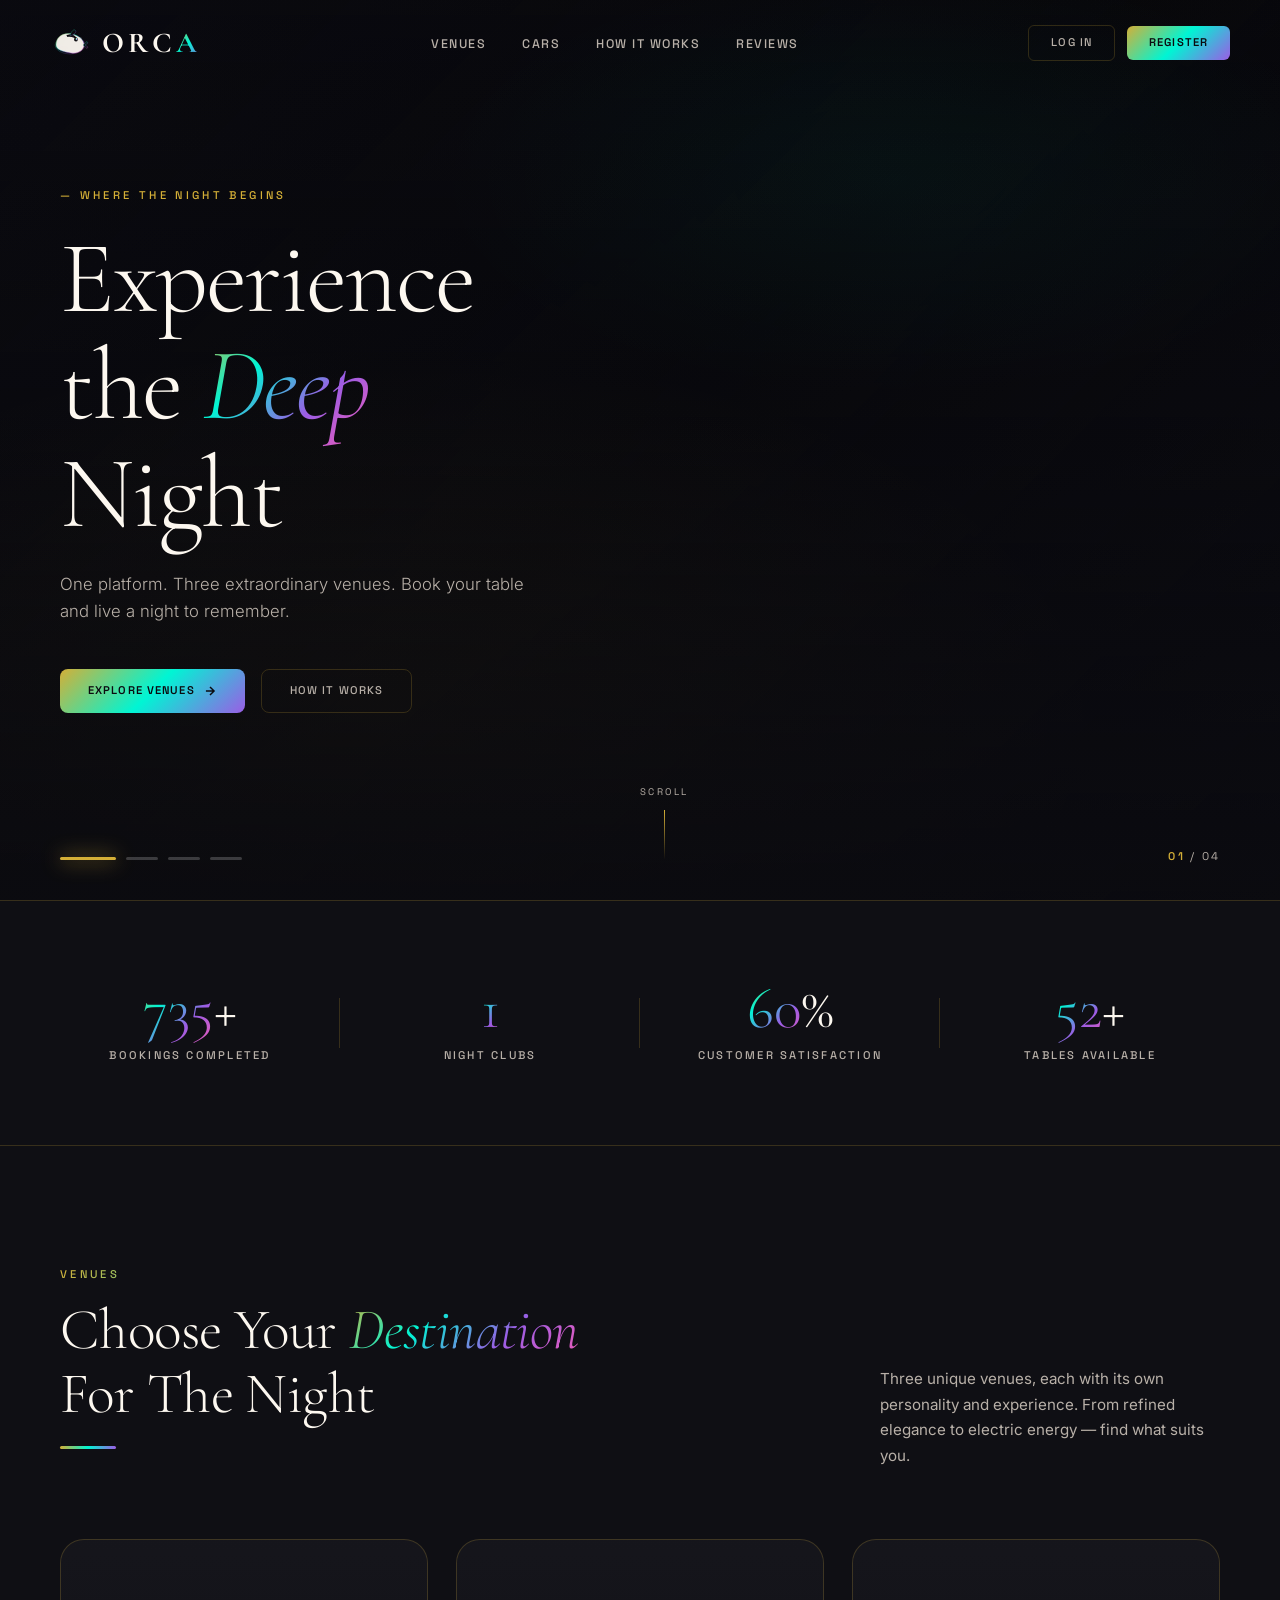
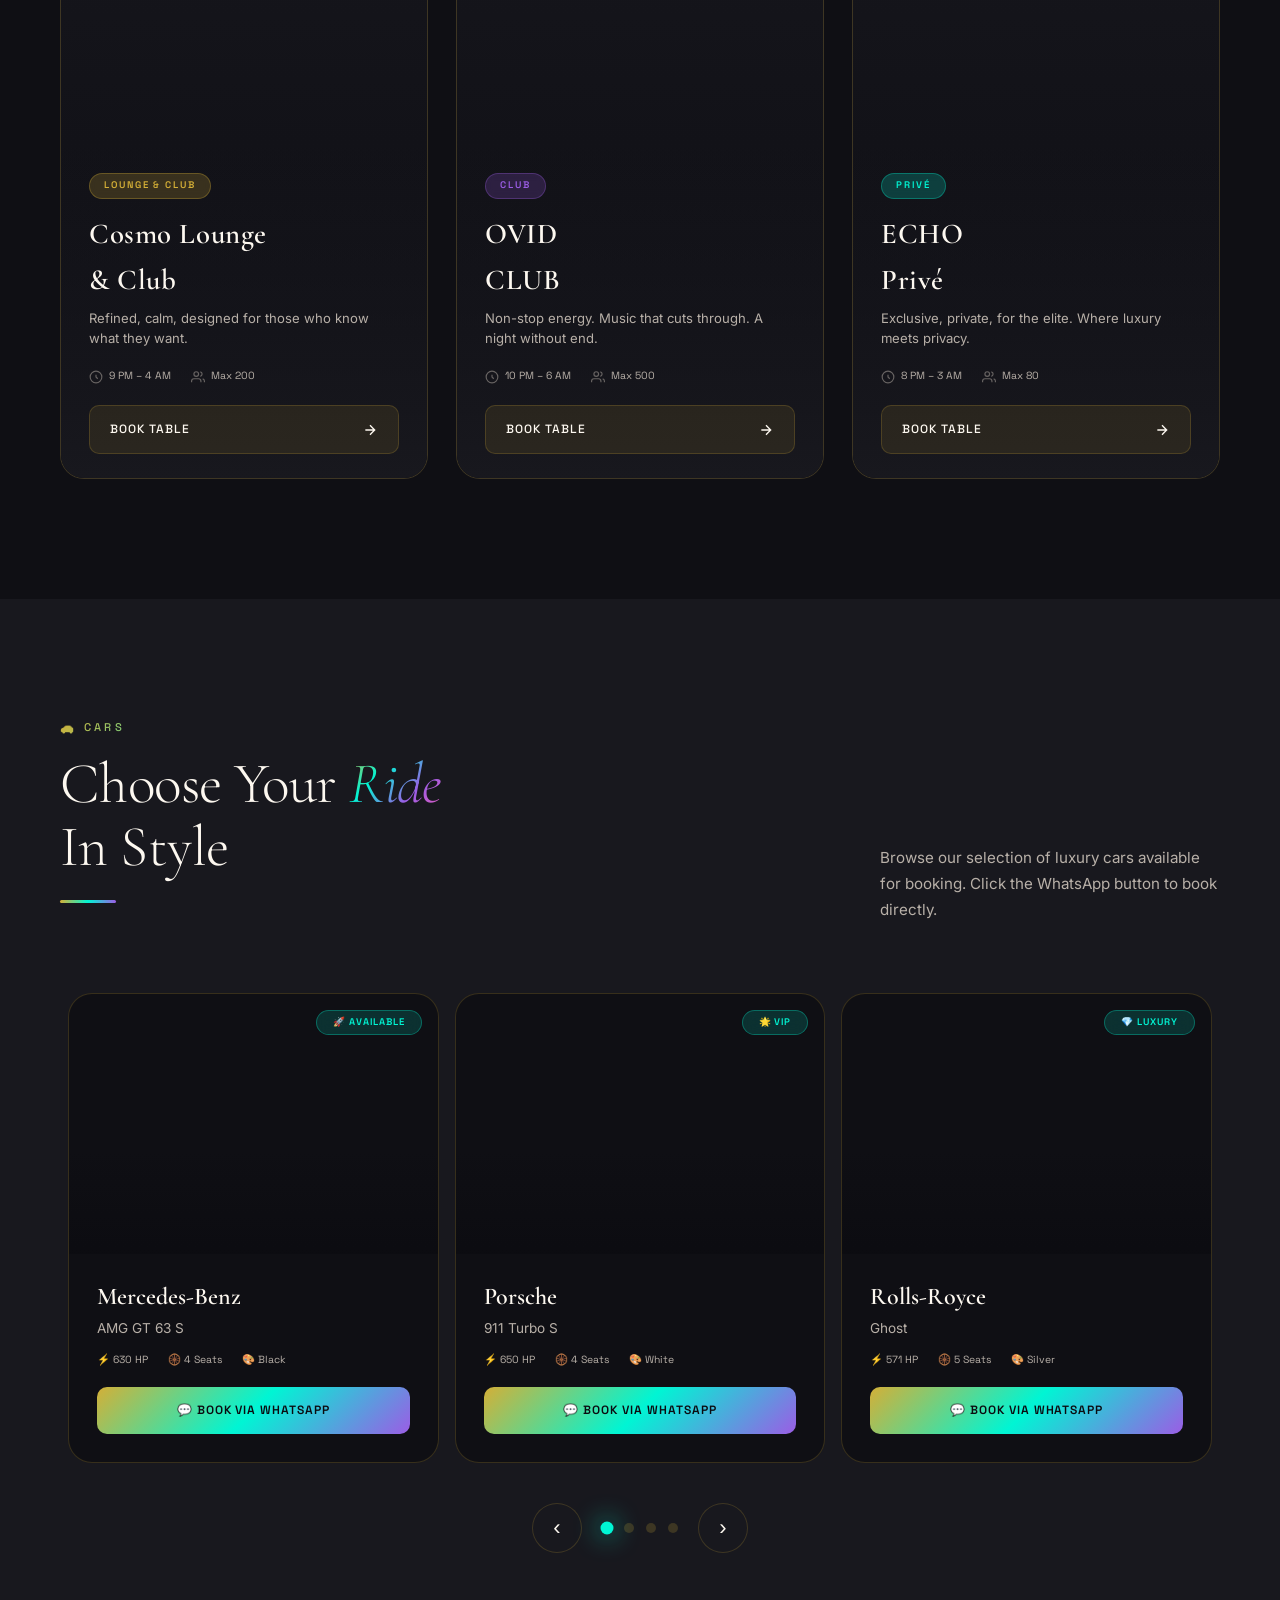
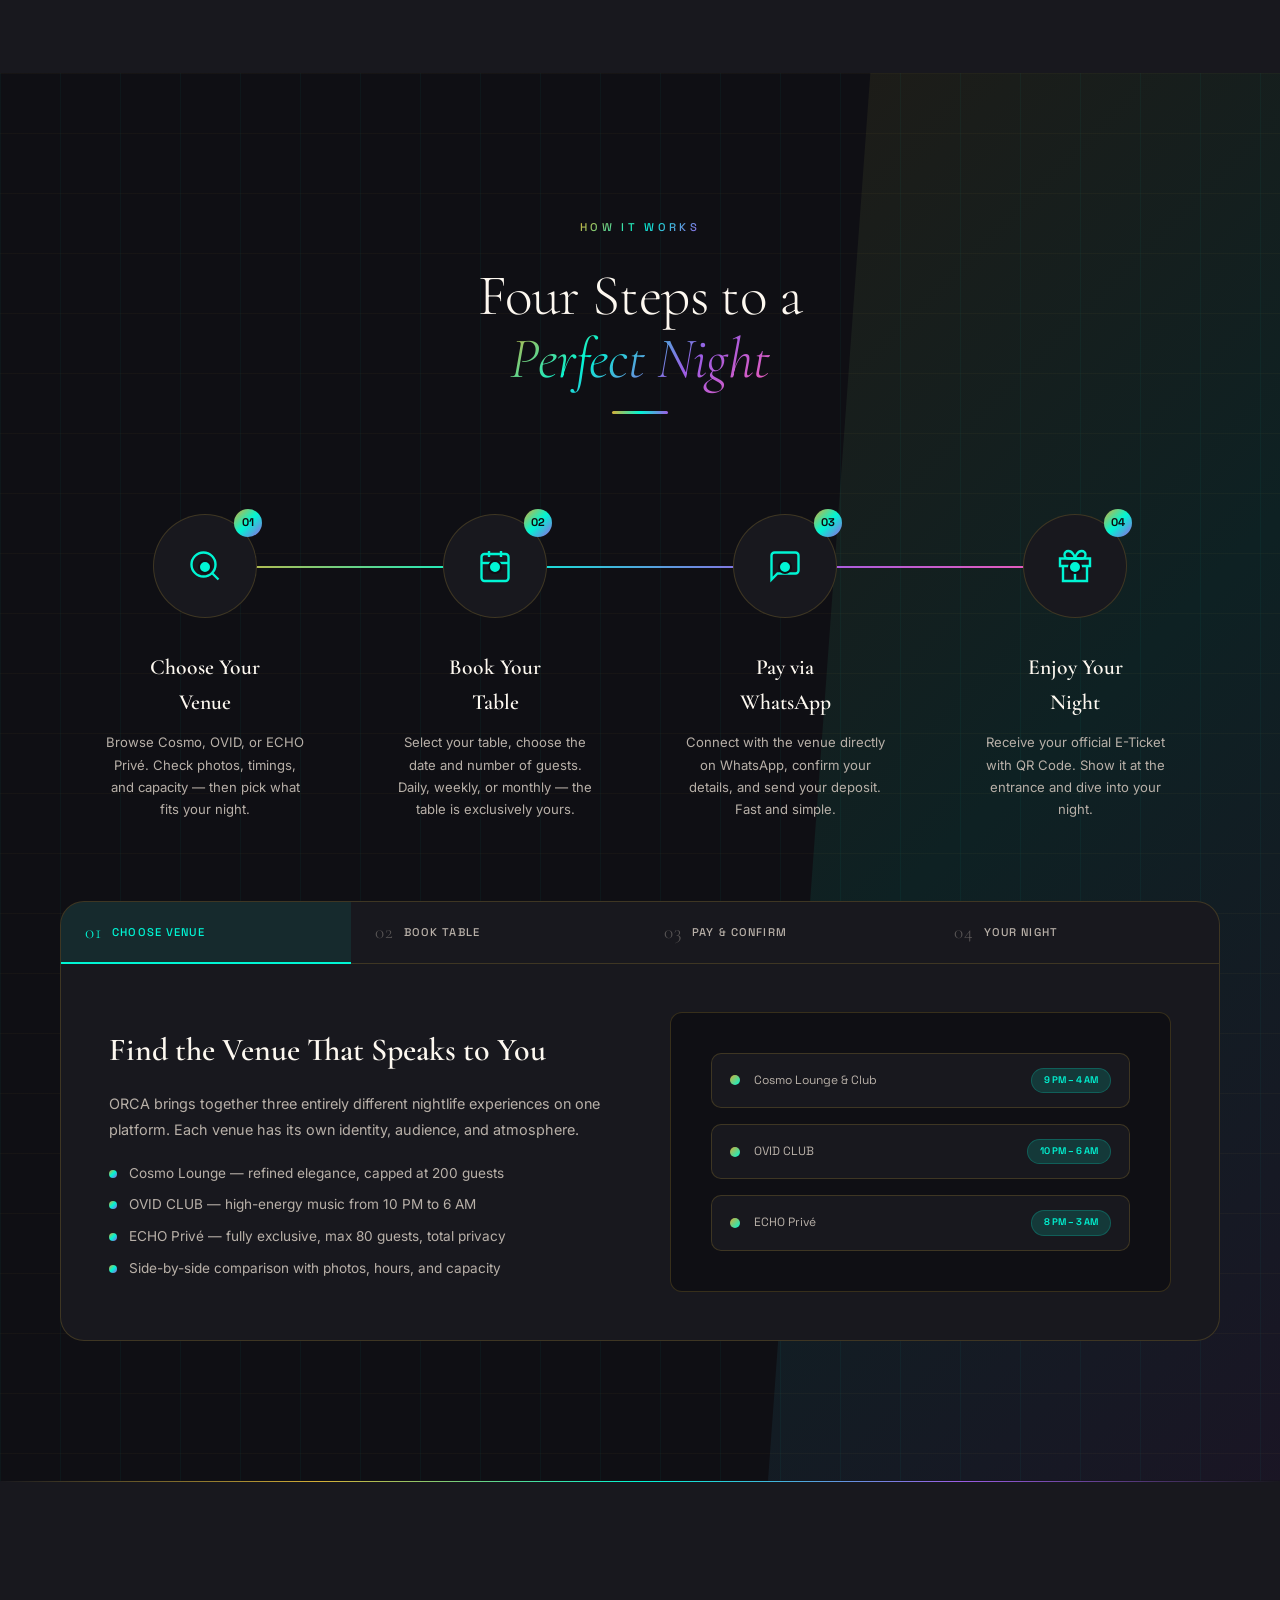
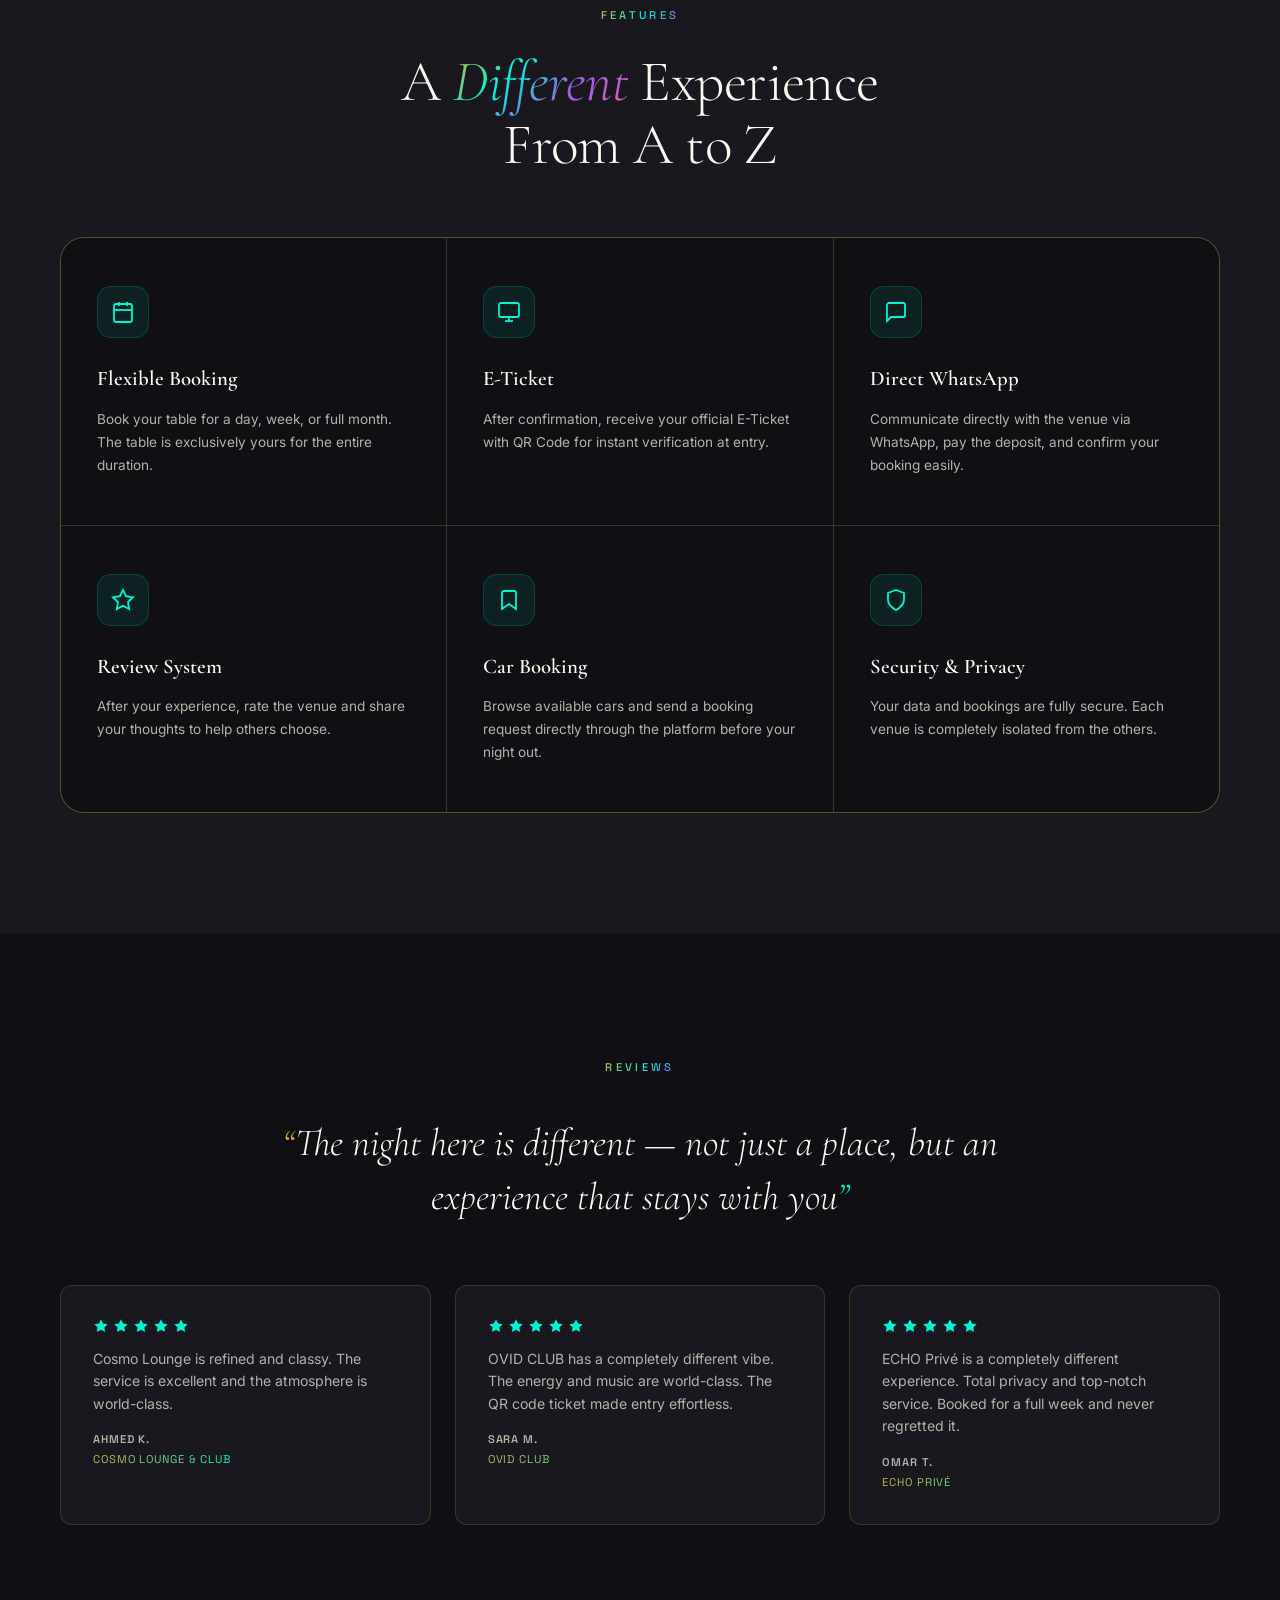
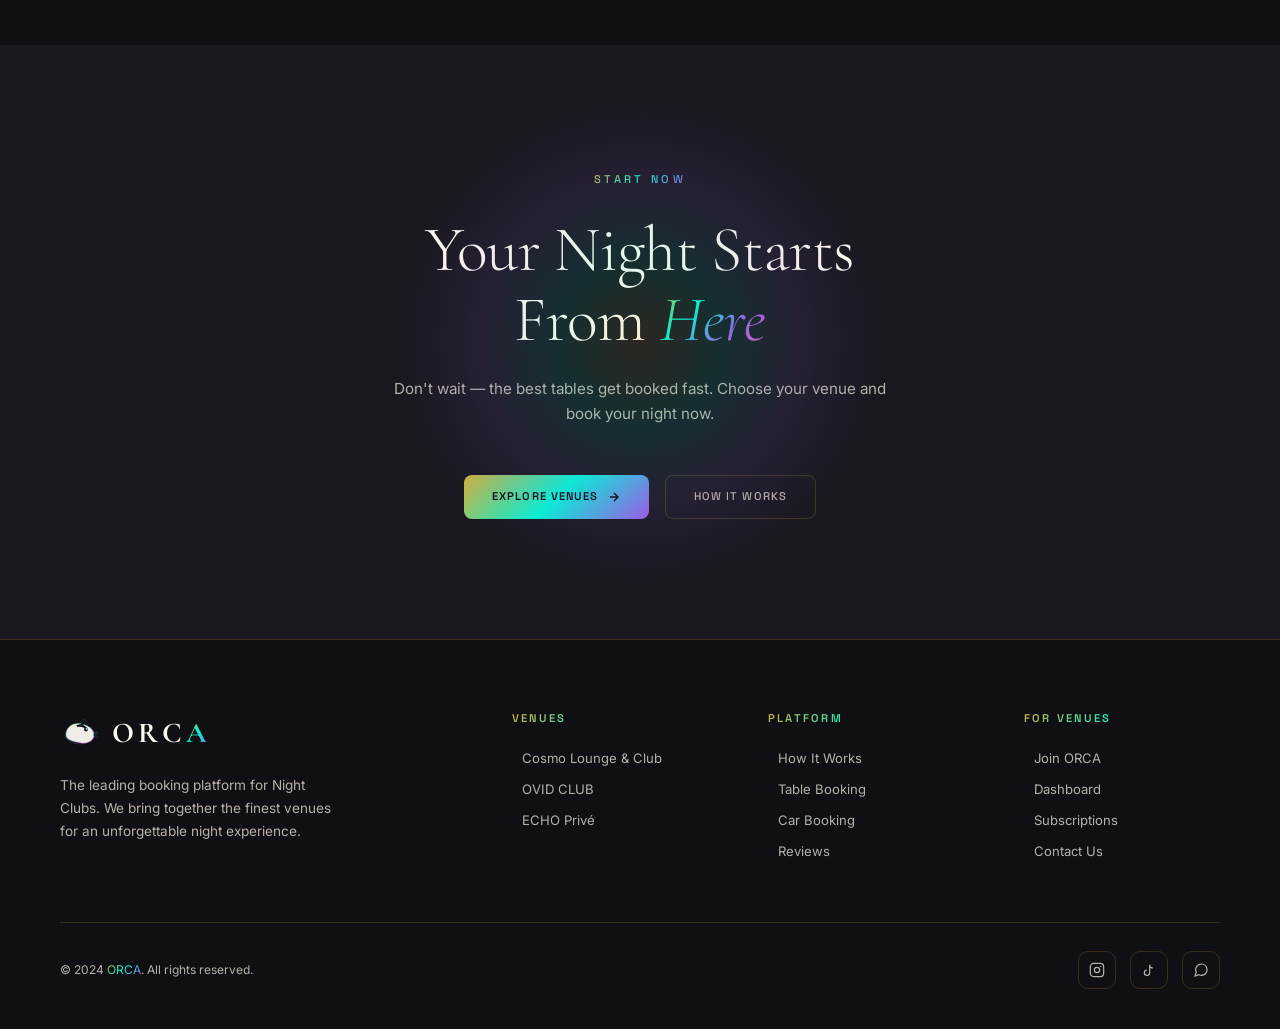
==== index.html @ ff44cca9 "Initial commit" ====
<!DOCTYPE html>
<html lang="en">
<head>
  <meta charset="UTF-8" />
  <meta name="viewport" content="width=device-width, initial-scale=1.0" />
  <title>🐋 ORCA – Night Club Platform</title>
  <link rel="preconnect" href="https://fonts.googleapis.com" />
  <link rel="preconnect" href="https://fonts.gstatic.com" crossorigin />
  <link href="https://fonts.googleapis.com/css2?family=Cormorant+Garamond:wght@300;400;600;700&family=Inter:wght@300;400;500;600&family=Space+Grotesk:wght@300;400;500;600;700&display=swap" rel="stylesheet" />
  <style>
    /* ─── RESET & BASE ─────────────────────────────── */
    * { margin: 0; padding: 0; box-sizing: border-box; }
    html { scroll-behavior: smooth; }
    body {
      background: #0b0b10;
      color: #f0ece6;
      font-family: 'Inter', sans-serif;
      overflow-x: hidden;
      line-height: 1.6;
    }
    ::-webkit-scrollbar { width: 6px; }
    ::-webkit-scrollbar-track { background: #0b0b10; }
    ::-webkit-scrollbar-thumb { background: #b8860b; border-radius: 8px; }

    /* ─── COLOR TOKENS ──────────────────────────────── */
    :root {
      --gold: #d4af37;
      --gold2: #f0c27a;
      --gold3: #b8860b;
      --rose: #e8a2b0;
      --teal: #2a9d8f;
      --teal2: #1b7a6e;
      --purple: #9b5de5;
      --purple2: #7b2cbf;
      --pink: #f15bb5;
      --orange: #fb8500;
      --blue: #00b4d8;
      --blue2: #0077b6;
      --neon: #00f5d4;
      --neon2: #00bb8c;
      --crimson: #9c1f3c;
      --cream: #fdf8f0;
      --grey: #b8b0a8;
      --dark: #0f0f14;
      --surface: #18181e;
      --surface2: #24242e;
      --border: rgba(212, 175, 55, 0.2);
      --border2: rgba(0, 245, 212, 0.15);
      --text: #f0ece6;
      --text-dim: #b8b0a8;
      --ff-display: 'Cormorant Garamond', serif;
      --ff-body: 'Inter', sans-serif;
      --ff-ui: 'Space Grotesk', sans-serif;
      --r: 12px;
      --r-lg: 24px;
    }

    /* ─── LOADER ────────────────────────────────────── */
    #loader {
      position: fixed;
      inset: 0;
      background: radial-gradient(circle at 30% 30%, #1a1a2e, #0b0b10);
      display: flex;
      flex-direction: column;
      align-items: center;
      justify-content: center;
      z-index: 99999;
      transition: opacity 0.8s ease, visibility 0.8s ease;
    }
    #loader.hidden {
      opacity: 0;
      visibility: hidden;
      pointer-events: none;
    }
    .loader-ring {
      width: 100px;
      height: 100px;
      border-radius: 50%;
      border: 3px solid transparent;
      border-top-color: var(--gold);
      border-right-color: var(--neon);
      border-bottom-color: var(--pink);
      border-left-color: var(--purple);
      animation: spinRing 1.6s cubic-bezier(0.45, 0.05, 0.55, 0.95) infinite;
      position: relative;
    }
    .loader-ring::after {
      content: '';
      position: absolute;
      inset: 10px;
      border-radius: 50%;
      border: 2px solid transparent;
      border-top-color: var(--gold2);
      border-right-color: var(--teal);
      animation: spinRing 2.2s linear infinite reverse;
    }
    .loader-ring::before {
      content: '✦';
      position: absolute;
      inset: 0;
      display: flex;
      align-items: center;
      justify-content: center;
      font-size: 2.8rem;
      color: var(--gold);
      animation: pulseStar 1.4s ease-in-out infinite;
    }
    @keyframes spinRing { to { transform: rotate(360deg); } }
    @keyframes pulseStar {
      0%, 100% { opacity: 0.4; transform: scale(0.9); }
      50% { opacity: 1; transform: scale(1.2); color: var(--neon); }
    }
    .loader-text {
      font-family: var(--ff-display);
      font-size: 2rem;
      font-weight: 300;
      letter-spacing: 0.3em;
      margin-top: 40px;
      background: linear-gradient(135deg, var(--gold), var(--neon), var(--purple), var(--pink));
      -webkit-background-clip: text;
      -webkit-text-fill-color: transparent;
      background-clip: text;
      animation: shimmer 2s ease-in-out infinite;
    }
    @keyframes shimmer { 0%, 100% { filter: brightness(1); } 50% { filter: brightness(1.4); } }
    .loader-dots {
      display: flex;
      gap: 14px;
      margin-top: 24px;
    }
    .loader-dot {
      width: 12px;
      height: 12px;
      border-radius: 50%;
      background: var(--gold);
      animation: dotJump 1.2s ease-in-out infinite;
    }
    .loader-dot:nth-child(2) { background: var(--neon); animation-delay: 0.15s; }
    .loader-dot:nth-child(3) { background: var(--purple); animation-delay: 0.3s; }
    .loader-dot:nth-child(4) { background: var(--pink); animation-delay: 0.45s; }
    .loader-dot:nth-child(5) { background: var(--teal); animation-delay: 0.6s; }
    @keyframes dotJump {
      0%, 80%, 100% { transform: translateY(0) scale(0.6); opacity: 0.3; }
      40% { transform: translateY(-20px) scale(1); opacity: 1; }
    }

    /* ─── NAVBAR ─────────────────────────────────────── */
    #navbar {
      position: fixed;
      top: 0; left: 0; right: 0;
      padding: 20px 50px;
      display: flex;
      align-items: center;
      justify-content: space-between;
      z-index: 1000;
      background: transparent;
      transition: background 0.4s, backdrop-filter 0.4s, padding 0.3s;
    }
    #navbar.scrolled {
      background: rgba(11, 11, 16, 0.92);
      backdrop-filter: blur(20px);
      padding: 12px 50px;
      border-bottom: 1px solid var(--border);
    }
    .orca-logo {
      display: flex;
      align-items: center;
      gap: 12px;
      text-decoration: none;
    }
    .orca-logo svg { width: 40px; height: 40px; flex-shrink: 0; }
    .orca-logo-text {
      font-family: var(--ff-display);
      font-size: 1.8rem;
      font-weight: 700;
      letter-spacing: 0.15em;
      color: var(--cream);
    }
    .orca-logo-text span { background: linear-gradient(135deg, var(--gold), var(--neon), var(--purple)); -webkit-background-clip: text; -webkit-text-fill-color: transparent; background-clip: text; }

    .nav-links {
      display: flex;
      align-items: center;
      gap: 36px;
      list-style: none;
    }
    .nav-links a {
      font-family: var(--ff-ui);
      font-size: 0.78rem;
      font-weight: 500;
      letter-spacing: 0.12em;
      text-transform: uppercase;
      color: var(--text-dim);
      text-decoration: none;
      position: relative;
      transition: color 0.3s;
    }
    .nav-links a::after {
      content: '';
      position: absolute;
      bottom: -4px;
      left: 0;
      width: 0;
      height: 2px;
      background: linear-gradient(90deg, var(--gold), var(--neon), var(--purple));
      transition: width 0.3s;
    }
    .nav-links a:hover { color: var(--cream); }
    .nav-links a:hover::after { width: 100%; }

    .nav-actions {
      display: flex;
      align-items: center;
      gap: 12px;
    }
    .nav-login {
      font-family: var(--ff-ui);
      font-size: 0.7rem;
      font-weight: 500;
      letter-spacing: 0.1em;
      text-transform: uppercase;
      color: var(--text-dim);
      background: transparent;
      border: 1px solid var(--border);
      border-radius: 6px;
      padding: 8px 22px;
      cursor: pointer;
      transition: all 0.3s;
      text-decoration: none;
    }
    .nav-login:hover { color: var(--neon); border-color: var(--neon); box-shadow: 0 0 20px rgba(0, 245, 212, 0.2); }
    .nav-register {
      font-family: var(--ff-ui);
      font-size: 0.7rem;
      font-weight: 600;
      letter-spacing: 0.1em;
      text-transform: uppercase;
      color: #0b0b10;
      background: linear-gradient(135deg, var(--gold), var(--neon), var(--purple));
      border: none;
      border-radius: 6px;
      padding: 8px 22px;
      cursor: pointer;
      transition: all 0.3s;
      text-decoration: none;
    }
    .nav-register:hover { transform: translateY(-2px); box-shadow: 0 8px 30px rgba(212, 175, 55, 0.3); }

    .hamburger {
      display: none;
      flex-direction: column;
      gap: 5px;
      cursor: pointer;
      padding: 4px;
    }
    .hamburger span {
      display: block;
      width: 26px;
      height: 2px;
      background: var(--cream);
      transition: all 0.3s;
    }

    /* ─── HERO ───────────────────────────────────────── */
    #hero {
      position: relative;
      width: 100%;
      height: 100vh;
      overflow: hidden;
    }
    .slide {
      position: absolute;
      inset: 0;
      background-size: cover;
      background-position: center;
      opacity: 0;
      transform: scale(1.08);
      transition: opacity 1.8s cubic-bezier(0.4, 0, 0.2, 1), transform 10s cubic-bezier(0.25, 0.46, 0.45, 0.94);
      will-change: opacity, transform;
    }
    .slide.active { opacity: 1; transform: scale(1); }
    .slide-1 { background: linear-gradient(135deg, rgba(10, 10, 16, 0.6), rgba(0, 0, 0, 0.3), rgba(10, 10, 16, 0.7)), url('https://images.unsplash.com/photo-1516450360452-9312f5e86fc7?w=1600&q=80') center/cover; }
    .slide-2 { background: linear-gradient(135deg, rgba(10, 10, 16, 0.6), rgba(0, 0, 0, 0.3), rgba(10, 10, 16, 0.7)), url('https://images.unsplash.com/photo-1566737236500-c8ac43014a67?w=1600&q=80') center/cover; }
    .slide-3 { background: linear-gradient(135deg, rgba(10, 10, 16, 0.6), rgba(0, 0, 0, 0.3), rgba(10, 10, 16, 0.7)), url('https://images.unsplash.com/photo-1524368535928-5b5e00ddc76b?w=1600&q=80') center/cover; }
    .slide-4 { background: linear-gradient(135deg, rgba(10, 10, 16, 0.6), rgba(0, 0, 0, 0.3), rgba(10, 10, 16, 0.7)), url('https://images.unsplash.com/photo-1516450360452-9312f5e86fc7?w=1600&q=80') center/cover; }
    .slide::after {
      content: '';
      position: absolute;
      inset: 0;
      background: radial-gradient(ellipse 80% 60% at 30% 80%, rgba(212, 175, 55, 0.08), transparent 70%),
                  radial-gradient(ellipse 60% 40% at 70% 20%, rgba(0, 245, 212, 0.05), transparent 60%);
      z-index: 0;
    }
    .hero-overlay {
      position: absolute;
      inset: 0;
      background: linear-gradient(to bottom, rgba(11, 11, 16, 0.1) 0%, rgba(11, 11, 16, 0.4) 50%, rgba(11, 11, 16, 0.9) 100%);
      z-index: 1;
    }
    .hero-content {
      position: absolute;
      inset: 0;
      z-index: 2;
      display: flex;
      flex-direction: column;
      justify-content: center;
      align-items: flex-start;
      padding: 0 60px;
      max-width: 800px;
    }
    .hero-eyebrow {
      font-family: var(--ff-ui);
      font-size: 0.7rem;
      font-weight: 500;
      letter-spacing: 0.3em;
      text-transform: uppercase;
      color: var(--gold);
      margin-bottom: 20px;
      opacity: 0;
      transform: translateY(20px);
      animation: fadeUp 0.8s 0.3s forwards;
    }
    .hero-title {
      font-family: var(--ff-display);
      font-size: clamp(3.2rem, 8vw, 6.5rem);
      font-weight: 300;
      line-height: 1.05;
      color: var(--cream);
      letter-spacing: -0.02em;
      margin-bottom: 24px;
      opacity: 0;
      transform: translateY(30px);
      animation: fadeUp 1s 0.5s forwards;
    }
    .hero-title em {
      font-style: italic;
      background: linear-gradient(135deg, var(--gold), var(--neon), var(--purple), var(--pink));
      -webkit-background-clip: text;
      -webkit-text-fill-color: transparent;
      background-clip: text;
    }
    .hero-subtitle {
      font-size: 1.05rem;
      font-weight: 300;
      color: var(--text-dim);
      max-width: 480px;
      margin-bottom: 44px;
      opacity: 0;
      transform: translateY(20px);
      animation: fadeUp 0.8s 0.7s forwards;
    }
    .hero-actions {
      display: flex;
      gap: 16px;
      opacity: 0;
      transform: translateY(20px);
      animation: fadeUp 0.8s 0.9s forwards;
    }
    @keyframes fadeUp { to { opacity: 1; transform: translateY(0); } }

    .btn-primary {
      font-family: var(--ff-ui);
      font-size: 0.7rem;
      font-weight: 600;
      letter-spacing: 0.1em;
      text-transform: uppercase;
      color: #0b0b10;
      background: linear-gradient(135deg, var(--gold), var(--neon), var(--purple));
      border: none;
      border-radius: 8px;
      padding: 12px 28px;
      cursor: pointer;
      text-decoration: none;
      display: inline-flex;
      align-items: center;
      gap: 8px;
      transition: all 0.3s;
    }
    .btn-primary:hover { transform: translateY(-3px); box-shadow: 0 12px 40px rgba(212, 175, 55, 0.35); }
    .btn-ghost {
      font-family: var(--ff-ui);
      font-size: 0.7rem;
      font-weight: 500;
      letter-spacing: 0.1em;
      text-transform: uppercase;
      color: var(--text-dim);
      background: transparent;
      border: 1px solid var(--border);
      border-radius: 8px;
      padding: 12px 28px;
      cursor: pointer;
      text-decoration: none;
      transition: all 0.3s;
      display: inline-flex;
      align-items: center;
      gap: 8px;
    }
    .btn-ghost:hover { color: var(--neon); border-color: var(--neon); box-shadow: 0 0 30px rgba(0, 245, 212, 0.15); }

    .slider-dots {
      position: absolute;
      bottom: 40px;
      left: 60px;
      z-index: 3;
      display: flex;
      gap: 10px;
      align-items: center;
    }
    .dot {
      width: 32px;
      height: 3px;
      background: rgba(255, 255, 255, 0.2);
      cursor: pointer;
      border-radius: 4px;
      transition: all 0.4s;
    }
    .dot.active { background: var(--gold); width: 56px; box-shadow: 0 0 20px var(--gold); }
    .slider-counter {
      position: absolute;
      bottom: 34px;
      right: 60px;
      z-index: 3;
      font-family: var(--ff-ui);
      font-size: 0.7rem;
      letter-spacing: 0.2em;
      color: var(--text-dim);
    }
    .slider-counter span { color: var(--gold); font-weight: 600; }
    .slide-progress {
      position: absolute;
      bottom: 0;
      left: 0;
      z-index: 4;
      height: 3px;
      background: linear-gradient(90deg, var(--gold), var(--neon), var(--purple));
      width: 0%;
      animation: progressBar 8s linear infinite;
    }
    @keyframes progressBar { from { width: 0%; } to { width: 100%; } }
    .scroll-indicator {
      position: absolute;
      bottom: 40px;
      left: 50%;
      transform: translateX(-50%);
      z-index: 3;
      display: flex;
      flex-direction: column;
      align-items: center;
      gap: 10px;
      opacity: 0;
      animation: fadeUp 1s 1.5s forwards;
    }
    .scroll-indicator span {
      font-family: var(--ff-ui);
      font-size: 0.6rem;
      letter-spacing: 0.25em;
      text-transform: uppercase;
      color: var(--text-dim);
    }
    .scroll-line {
      width: 1px;
      height: 50px;
      background: linear-gradient(to bottom, var(--gold), transparent);
      animation: scrollPulse 2s ease-in-out infinite;
    }
    @keyframes scrollPulse { 0%, 100% { opacity: 0.3; transform: scaleY(1); } 50% { opacity: 1; transform: scaleY(1.2); } }

    /* ─── SECTION BASE ───────────────────────────────── */
    section { position: relative; }
    .section-eyebrow {
      font-family: var(--ff-ui);
      font-size: 0.7rem;
      font-weight: 500;
      letter-spacing: 0.3em;
      text-transform: uppercase;
      background: linear-gradient(135deg, var(--gold), var(--neon), var(--purple));
      -webkit-background-clip: text;
      -webkit-text-fill-color: transparent;
      background-clip: text;
      margin-bottom: 16px;
    }
    .section-title {
      font-family: var(--ff-display);
      font-size: clamp(2.4rem, 4.5vw, 3.8rem);
      font-weight: 300;
      color: var(--cream);
      line-height: 1.1;
      letter-spacing: -0.01em;
    }
    .section-title em {
      font-style: italic;
      background: linear-gradient(135deg, var(--gold), var(--neon), var(--purple), var(--pink));
      -webkit-background-clip: text;
      -webkit-text-fill-color: transparent;
      background-clip: text;
    }
    .section-line {
      width: 56px;
      height: 3px;
      background: linear-gradient(90deg, var(--gold), var(--neon), var(--purple));
      margin-top: 20px;
      margin-bottom: 20px;
      border-radius: 4px;
    }

    /* ─── STATS ──────────────────────────────────────── */
    #stats {
      padding: 80px 60px;
      background: var(--dark);
      border-top: 1px solid var(--border);
      border-bottom: 1px solid var(--border);
    }
    .stats-grid {
      display: grid;
      grid-template-columns: repeat(4, 1fr);
      gap: 40px;
    }
    .stat-item {
      text-align: center;
      position: relative;
    }
    .stat-item::after {
      content: '';
      position: absolute;
      right: -20px;
      top: 20%;
      bottom: 20%;
      width: 1px;
      background: var(--border);
    }
    .stat-item:last-child::after { display: none; }
    .stat-num {
      font-family: var(--ff-display);
      font-size: 3.6rem;
      font-weight: 300;
      color: var(--cream);
      line-height: 1;
      margin-bottom: 8px;
    }
    .stat-num span {
      background: linear-gradient(135deg, var(--gold), var(--neon), var(--purple), var(--pink));
      -webkit-background-clip: text;
      -webkit-text-fill-color: transparent;
      background-clip: text;
    }
    .stat-label {
      font-family: var(--ff-ui);
      font-size: 0.7rem;
      font-weight: 500;
      letter-spacing: 0.2em;
      text-transform: uppercase;
      color: var(--grey);
    }

    /* ─── VENUES ─────────────────────────────────────── */
    #venues {
      padding: 120px 60px;
      background: var(--dark);
    }
    .venues-header {
      display: flex;
      justify-content: space-between;
      align-items: flex-end;
      margin-bottom: 70px;
    }
    .venues-intro {
      color: var(--grey);
      font-size: 0.95rem;
      max-width: 340px;
      line-height: 1.7;
    }
    .venues-grid {
      display: grid;
      grid-template-columns: repeat(3, 1fr);
      gap: 28px;
    }
    .venue-card {
      position: relative;
      border-radius: var(--r-lg);
      overflow: hidden;
      background: var(--surface);
      border: 1px solid var(--border);
      cursor: pointer;
      transition: transform 0.5s cubic-bezier(0.25, 0.46, 0.45, 0.94), box-shadow 0.5s, border-color 0.4s;
      height: 540px;
      display: flex;
      flex-direction: column;
    }
    .venue-card:hover {
      transform: translateY(-12px);
      box-shadow: 0 30px 80px rgba(0, 0, 0, 0.6), 0 0 0 1px var(--gold);
      border-color: var(--gold);
    }
    .venue-img {
      position: relative;
      flex: 1;
      overflow: hidden;
    }
    .venue-img-bg {
      position: absolute;
      inset: 0;
      background-size: cover;
      background-position: center;
      transition: transform 0.8s cubic-bezier(0.25, 0.46, 0.45, 0.94);
    }
    .venue-card:hover .venue-img-bg { transform: scale(1.06); }
    .cosmo-bg { background: linear-gradient(to bottom, rgba(10, 10, 16, 0.2), rgba(10, 10, 16, 0.8)), url('https://images.unsplash.com/photo-1566737236500-c8ac43014a67?w=800&q=80') center/cover; }
    .ovid-bg { background: linear-gradient(to bottom, rgba(10, 10, 16, 0.2), rgba(10, 10, 16, 0.8)), url('https://images.unsplash.com/photo-1516450360452-9312f5e86fc7?w=800&q=80') center/cover; }
    .echo-bg { background: linear-gradient(to bottom, rgba(10, 10, 16, 0.2), rgba(10, 10, 16, 0.8)), url('https://images.unsplash.com/photo-1524368535928-5b5e00ddc76b?w=800&q=80') center/cover; }
    .venue-glow {
      position: absolute;
      inset: 0;
      opacity: 0;
      transition: opacity 0.5s;
    }
    .venue-card:hover .venue-glow { opacity: 1; }
    .cosmo-glow { background: radial-gradient(ellipse 60% 50% at 50% 50%, rgba(212, 175, 55, 0.25), transparent 70%); }
    .ovid-glow { background: radial-gradient(ellipse 60% 50% at 50% 50%, rgba(155, 93, 229, 0.25), transparent 70%); }
    .echo-glow { background: radial-gradient(ellipse 60% 50% at 50% 50%, rgba(0, 245, 212, 0.25), transparent 70%); }
    .venue-info {
      padding: 28px 28px 24px;
      background: linear-gradient(to bottom, transparent, var(--surface));
      position: absolute;
      bottom: 0;
      left: 0;
      right: 0;
      z-index: 2;
    }
    .venue-tag {
      font-family: var(--ff-ui);
      font-size: 0.6rem;
      font-weight: 600;
      letter-spacing: 0.2em;
      text-transform: uppercase;
      padding: 4px 14px;
      border-radius: 50px;
      margin-bottom: 12px;
      display: inline-block;
      backdrop-filter: blur(4px);
    }
    .tag-cosmo { background: rgba(212, 175, 55, 0.2); color: var(--gold); border: 1px solid rgba(212, 175, 55, 0.3); }
    .tag-ovid { background: rgba(155, 93, 229, 0.2); color: var(--purple); border: 1px solid rgba(155, 93, 229, 0.3); }
    .tag-echo { background: rgba(0, 245, 212, 0.2); color: var(--neon); border: 1px solid rgba(0, 245, 212, 0.3); }
    .venue-name {
      font-family: var(--ff-display);
      font-size: 1.8rem;
      font-weight: 600;
      color: var(--cream);
      letter-spacing: 0.02em;
      margin-bottom: 6px;
    }
    .venue-desc {
      font-size: 0.82rem;
      color: var(--grey);
      margin-bottom: 20px;
      line-height: 1.5;
    }
    .venue-meta {
      display: flex;
      gap: 20px;
      margin-bottom: 20px;
    }
    .venue-meta-item {
      display: flex;
      align-items: center;
      gap: 6px;
      font-family: var(--ff-ui);
      font-size: 0.65rem;
      color: var(--grey);
    }
    .venue-meta-item svg { width: 14px; height: 14px; opacity: 0.5; }
    .venue-btn {
      width: 100%;
      display: flex;
      align-items: center;
      justify-content: space-between;
      padding: 14px 20px;
      background: rgba(212, 175, 55, 0.1);
      border: 1px solid var(--border);
      border-radius: 10px;
      color: var(--cream);
      font-family: var(--ff-ui);
      font-size: 0.75rem;
      font-weight: 500;
      letter-spacing: 0.08em;
      text-transform: uppercase;
      cursor: pointer;
      text-decoration: none;
      transition: all 0.3s;
    }
    .venue-btn:hover {
      background: linear-gradient(135deg, var(--gold), var(--neon), var(--purple));
      border-color: transparent;
      color: #0b0b10;
    }
    .venue-btn svg { width: 16px; height: 16px; transition: transform 0.3s; }
    .venue-btn:hover svg { transform: translateX(6px) rotate(-45deg); }

    /* ─── CARS ───────────────────────────────────────── */
    #cars {
      padding: 120px 60px;
      background: var(--surface);
    }
    .cars-header {
      display: flex;
      justify-content: space-between;
      align-items: flex-end;
      margin-bottom: 70px;
    }
    .cars-intro {
      color: var(--grey);
      font-size: 0.95rem;
      max-width: 340px;
      line-height: 1.7;
    }
    .cars-slider-wrapper {
      position: relative;
      overflow: hidden;
      border-radius: var(--r-lg);
    }
    .cars-track {
      display: flex;
      transition: transform 0.6s cubic-bezier(0.25, 0.46, 0.45, 0.94);
    }
    .car-card {
      min-width: calc(33.333% - 16px);
      margin: 0 8px;
      border-radius: var(--r-lg);
      overflow: hidden;
      background: var(--dark);
      border: 1px solid var(--border);
      transition: all 0.4s ease;
    }
    .car-card:hover {
      transform: translateY(-8px);
      border-color: var(--neon);
      box-shadow: 0 20px 60px rgba(0, 245, 212, 0.1);
    }
    .car-card .car-image {
      height: 260px;
      background-size: cover;
      background-position: center;
      position: relative;
    }
    .car-card .car-image .car-overlay {
      position: absolute;
      inset: 0;
      background: linear-gradient(to bottom, transparent 60%, rgba(11, 11, 16, 0.8) 100%);
    }
    .car-card .car-image .car-badge {
      position: absolute;
      top: 16px;
      right: 16px;
      padding: 4px 16px;
      border-radius: 50px;
      background: rgba(0, 245, 212, 0.15);
      border: 1px solid rgba(0, 245, 212, 0.3);
      color: var(--neon);
      font-family: var(--ff-ui);
      font-size: 0.6rem;
      font-weight: 600;
      letter-spacing: 0.1em;
      text-transform: uppercase;
      backdrop-filter: blur(8px);
    }
    .car-card .car-info { padding: 24px 28px 28px; }
    .car-card .car-info .car-name {
      font-family: var(--ff-display);
      font-size: 1.5rem;
      font-weight: 600;
      color: var(--cream);
      margin-bottom: 2px;
    }
    .car-card .car-info .car-model {
      font-size: 0.85rem;
      color: var(--grey);
      margin-bottom: 12px;
    }
    .car-card .car-info .car-specs {
      display: flex;
      gap: 20px;
      margin-bottom: 18px;
    }
    .car-card .car-info .car-specs span {
      font-family: var(--ff-ui);
      font-size: 0.65rem;
      color: var(--grey);
      display: flex;
      align-items: center;
      gap: 4px;
    }
    .car-card .car-info .car-whatsapp {
      width: 100%;
      padding: 14px;
      border: none;
      border-radius: 10px;
      background: linear-gradient(135deg, var(--gold), var(--neon), var(--purple));
      color: #0b0b10;
      font-family: var(--ff-ui);
      font-size: 0.75rem;
      font-weight: 600;
      letter-spacing: 0.08em;
      text-transform: uppercase;
      cursor: pointer;
      transition: all 0.3s;
      display: flex;
      align-items: center;
      justify-content: center;
      gap: 10px;
      text-decoration: none;
    }
    .car-card .car-info .car-whatsapp:hover {
      transform: translateY(-2px);
      box-shadow: 0 8px 30px rgba(212, 175, 55, 0.3);
    }
    .car-1 { background-image: url('https://images.unsplash.com/photo-1583121274602-3e2820c69888?w=800&q=80'); }
    .car-2 { background-image: url('https://images.unsplash.com/photo-1503376780353-7e6692767b70?w=800&q=80'); }
    .car-3 { background-image: url('https://images.unsplash.com/photo-1544636331-e26879cd4d9b?w=800&q=80'); }
    .car-4 { background-image: url('https://images.unsplash.com/photo-1580273916550-e323be2ae537?w=800&q=80'); }

    .cars-controls {
      display: flex;
      justify-content: center;
      gap: 20px;
      margin-top: 40px;
    }
    .cars-btn {
      width: 50px;
      height: 50px;
      border-radius: 50%;
      border: 1px solid var(--border);
      background: var(--surface);
      color: var(--cream);
      font-size: 22px;
      cursor: pointer;
      transition: all 0.3s;
      display: flex;
      align-items: center;
      justify-content: center;
    }
    .cars-btn:hover { border-color: var(--neon); background: rgba(0, 245, 212, 0.1); color: var(--neon); }
    .cars-dots {
      display: flex;
      gap: 12px;
      align-items: center;
    }
    .cars-dot {
      width: 10px;
      height: 10px;
      border-radius: 50%;
      background: var(--border);
      cursor: pointer;
      transition: all 0.3s;
    }
    .cars-dot.active { background: var(--neon); transform: scale(1.3); box-shadow: 0 0 20px var(--neon); }

    /* ─── HOW IT WORKS ────────────────────────────────── */
    #how {
      padding: 140px 60px;
      background: var(--dark);
      position: relative;
      overflow: hidden;
    }
    #how .how-diagonal {
      position: absolute;
      top: 0; right: 0; bottom: 0;
      width: 40%;
      background: linear-gradient(135deg, rgba(212, 175, 55, 0.08), rgba(0, 245, 212, 0.08), rgba(155, 93, 229, 0.08));
      clip-path: polygon(20% 0%, 100% 0%, 100% 100%, 0% 100%);
      pointer-events: none;
    }
    #how .how-grid-bg {
      position: absolute;
      inset: 0;
      background-image:
        linear-gradient(rgba(212, 175, 55, 0.04) 1px, transparent 1px),
        linear-gradient(90deg, rgba(0, 245, 212, 0.04) 1px, transparent 1px);
      background-size: 60px 60px;
      pointer-events: none;
    }
    .how-header { text-align: center; margin-bottom: 100px; position: relative; z-index: 1; }
    .how-timeline {
      position: relative;
      z-index: 1;
      display: grid;
      grid-template-columns: repeat(4, 1fr);
      gap: 0;
    }
    .how-timeline::before {
      content: '';
      position: absolute;
      top: 52px;
      left: 12.5%;
      right: 12.5%;
      height: 2px;
      background: linear-gradient(to right, var(--gold), var(--neon), var(--purple), var(--pink));
      z-index: 0;
      border-radius: 4px;
    }
    .how-step-card {
      display: flex;
      flex-direction: column;
      align-items: center;
      text-align: center;
      padding: 0 20px;
      position: relative;
    }
    .step-circle {
      width: 104px;
      height: 104px;
      border-radius: 50%;
      background: var(--surface);
      border: 1px solid var(--border);
      display: flex;
      align-items: center;
      justify-content: center;
      position: relative;
      z-index: 2;
      margin-bottom: 32px;
      transition: all 0.5s cubic-bezier(0.25, 0.46, 0.45, 0.94);
      flex-shrink: 0;
    }
    .step-circle::before {
      content: '';
      position: absolute;
      inset: -4px;
      border-radius: 50%;
      border: 1px solid transparent;
      transition: border-color 0.4s, transform 0.4s;
    }
    .how-step-card:hover .step-circle {
      border-color: var(--neon);
      background: var(--surface2);
      box-shadow: 0 0 50px rgba(0, 245, 212, 0.2), inset 0 0 30px rgba(212, 175, 55, 0.1);
      transform: translateY(-6px);
    }
    .how-step-card:hover .step-circle::before { border-color: var(--gold); transform: scale(1.1); }
    .step-circle svg {
      width: 36px;
      height: 36px;
      color: var(--neon);
      transition: transform 0.4s;
    }
    .how-step-card:hover .step-circle svg { transform: scale(1.2) rotate(4deg); }
    .step-circle-num {
      position: absolute;
      top: -6px; right: -6px;
      width: 28px; height: 28px;
      border-radius: 50%;
      background: linear-gradient(135deg, var(--gold), var(--neon), var(--purple));
      color: #0b0b10;
      font-family: var(--ff-ui);
      font-size: 0.7rem;
      font-weight: 700;
      display: flex;
      align-items: center;
      justify-content: center;
    }
    .step-line-dot {
      position: absolute;
      top: 46px;
      left: 50%;
      transform: translateX(-50%);
      width: 14px;
      height: 14px;
      border-radius: 50%;
      background: var(--neon);
      border: 2px solid var(--dark);
      z-index: 3;
      transition: transform 0.3s, box-shadow 0.3s;
    }
    .how-step-card:hover .step-line-dot {
      transform: translateX(-50%) scale(1.6);
      box-shadow: 0 0 30px var(--neon);
    }
    .step-card-title {
      font-family: var(--ff-display);
      font-size: 1.35rem;
      font-weight: 600;
      color: var(--cream);
      margin-bottom: 12px;
    }
    .step-card-desc {
      font-size: 0.82rem;
      color: var(--grey);
      line-height: 1.7;
      max-width: 200px;
      margin: 0 auto;
    }

    .how-detail {
      margin-top: 80px;
      position: relative;
      z-index: 1;
      border: 1px solid var(--border);
      border-radius: var(--r-lg);
      overflow: hidden;
      background: var(--surface);
    }
    .how-detail-tabs {
      display: flex;
      border-bottom: 1px solid var(--border);
    }
    .how-tab {
      flex: 1;
      padding: 18px 24px;
      font-family: var(--ff-ui);
      font-size: 0.7rem;
      font-weight: 500;
      letter-spacing: 0.1em;
      text-transform: uppercase;
      color: var(--grey);
      cursor: pointer;
      transition: all 0.3s;
      border-bottom: 2px solid transparent;
      margin-bottom: -1px;
      background: transparent;
      border-top: none; border-left: none; border-right: none;
      display: flex;
      align-items: center;
      gap: 10px;
    }
    .how-tab:hover { color: var(--neon); background: rgba(0, 245, 212, 0.05); }
    .how-tab.active { color: var(--neon); border-bottom-color: var(--neon); background: rgba(0, 245, 212, 0.08); }
    .how-tab .tab-num { font-family: var(--ff-display); font-size: 1.2rem; font-weight: 300; opacity: 0.4; }
    .how-tab.active .tab-num { opacity: 1; color: var(--neon); }
    .how-detail-content { display: none; padding: 48px; }
    .how-detail-content.active { display: grid; grid-template-columns: 1fr 1fr; gap: 60px; align-items: center; }
    .how-detail-text h3 {
      font-family: var(--ff-display);
      font-size: 2rem;
      font-weight: 600;
      color: var(--cream);
      margin-bottom: 16px;
    }
    .how-detail-text p { font-size: 0.9rem; color: var(--grey); line-height: 1.8; margin-bottom: 20px; }
    .how-detail-text ul { list-style: none; display: flex; flex-direction: column; gap: 10px; }
    .how-detail-text ul li {
      font-size: 0.85rem;
      color: var(--text-dim);
      display: flex;
      align-items: center;
      gap: 12px;
    }
    .how-detail-text ul li::before {
      content: '';
      width: 8px;
      height: 8px;
      border-radius: 50%;
      background: linear-gradient(135deg, var(--gold), var(--neon), var(--purple));
      flex-shrink: 0;
    }
    .how-detail-visual {
      background: var(--dark);
      border-radius: var(--r);
      border: 1px solid var(--border);
      padding: 40px;
      display: flex;
      flex-direction: column;
      gap: 16px;
      min-height: 240px;
      justify-content: center;
    }
    .mini-ui-row {
      display: flex;
      align-items: center;
      gap: 14px;
      padding: 14px 18px;
      background: var(--surface);
      border: 1px solid var(--border);
      border-radius: 10px;
      animation: miniFloat 3s ease-in-out infinite;
    }
    .mini-ui-row:nth-child(2) { animation-delay: 0.4s; }
    .mini-ui-row:nth-child(3) { animation-delay: 0.8s; }
    @keyframes miniFloat { 0%, 100% { transform: translateY(0); } 50% { transform: translateY(-4px); } }
    .mini-dot { width: 10px; height: 10px; border-radius: 50%; background: linear-gradient(135deg, var(--gold), var(--neon)); flex-shrink: 0; }
    .mini-label { font-family: var(--ff-ui); font-size: 0.75rem; color: var(--grey); flex: 1; }
    .mini-badge {
      font-family: var(--ff-ui);
      font-size: 0.6rem;
      font-weight: 600;
      padding: 4px 12px;
      border-radius: 50px;
      background: rgba(0, 245, 212, 0.15);
      color: var(--neon);
      border: 1px solid rgba(0, 245, 212, 0.2);
    }

    /* ─── EXPERIENCE ──────────────────────────────────── */
    #experience {
      padding: 120px 60px;
      background: var(--surface);
      position: relative;
    }
    #experience::after {
      content: '';
      position: absolute;
      top: 0;
      left: 0;
      right: 0;
      height: 1px;
      background: linear-gradient(to right, transparent, var(--gold), var(--neon), var(--purple), transparent);
    }
    .exp-grid {
      display: grid;
      grid-template-columns: repeat(3, 1fr);
      gap: 1px;
      background: var(--border);
      border: 1px solid var(--border);
      border-radius: var(--r-lg);
      overflow: hidden;
      margin-top: 60px;
      position: relative;
      z-index: 1;
    }
    .exp-item {
      background: var(--dark);
      padding: 48px 36px;
      transition: background 0.3s;
    }
    .exp-item:hover { background: var(--surface); }
    .exp-icon {
      width: 52px;
      height: 52px;
      border-radius: 14px;
      background: rgba(0, 245, 212, 0.08);
      border: 1px solid rgba(0, 245, 212, 0.15);
      display: flex;
      align-items: center;
      justify-content: center;
      margin-bottom: 24px;
    }
    .exp-icon svg { width: 24px; height: 24px; color: var(--neon); }
    .exp-item h3 {
      font-family: var(--ff-display);
      font-size: 1.3rem;
      font-weight: 600;
      color: var(--cream);
      margin-bottom: 12px;
    }
    .exp-item p { font-size: 0.85rem; color: var(--grey); line-height: 1.7; }

    /* ─── TESTIMONIALS ───────────────────────────────── */
    #vibe {
      padding: 120px 60px;
      background: var(--dark);
      text-align: center;
    }
    .vibe-quote {
      font-family: var(--ff-display);
      font-size: clamp(1.6rem, 3vw, 2.6rem);
      font-weight: 300;
      font-style: italic;
      color: var(--cream);
      max-width: 780px;
      margin: 0 auto 60px;
      line-height: 1.4;
    }
    .vibe-quote::before { content: '\201C'; color: var(--gold); }
    .vibe-quote::after { content: '\201D'; color: var(--neon); }
    .vibe-cards {
      display: grid;
      grid-template-columns: repeat(3, 1fr);
      gap: 24px;
      text-align: left;
    }
    .vibe-card {
      padding: 32px;
      background: var(--surface);
      border: 1px solid var(--border);
      border-radius: var(--r);
      transition: border-color 0.3s, transform 0.3s;
    }
    .vibe-card:hover {
      border-color: var(--gold);
      transform: translateY(-4px);
    }
    .vibe-stars { display: flex; gap: 4px; margin-bottom: 14px; }
    .vibe-stars svg { width: 16px; height: 16px; color: var(--neon); fill: var(--neon); }
    .vibe-text { font-size: 0.88rem; color: var(--grey); line-height: 1.6; margin-bottom: 16px; }
    .vibe-author {
      font-family: var(--ff-ui);
      font-size: 0.7rem;
      font-weight: 600;
      color: var(--grey);
      letter-spacing: 0.08em;
      text-transform: uppercase;
    }
    .vibe-author span {
      display: block;
      font-weight: 400;
      background: linear-gradient(135deg, var(--gold), var(--neon), var(--purple));
      -webkit-background-clip: text;
      -webkit-text-fill-color: transparent;
      background-clip: text;
      margin-top: 2px;
    }

    /* ─── CTA ─────────────────────────────────────────── */
    #cta {
      padding: 120px 60px;
      background: var(--surface);
      text-align: center;
      position: relative;
      overflow: hidden;
    }
    #cta::after {
      content: '';
      position: absolute;
      width: 500px;
      height: 500px;
      border-radius: 50%;
      background: radial-gradient(circle, rgba(212, 175, 55, 0.1), rgba(0, 245, 212, 0.1), rgba(155, 93, 229, 0.1), transparent 70%);
      top: 50%;
      left: 50%;
      transform: translate(-50%, -50%);
      pointer-events: none;
    }
    #cta .section-title { font-size: clamp(2.6rem, 5vw, 4.8rem); margin-bottom: 20px; position: relative; z-index: 1; }
    #cta p {
      color: var(--grey);
      max-width: 540px;
      margin: 0 auto 48px;
      font-size: 0.95rem;
      line-height: 1.7;
      position: relative;
      z-index: 1;
    }
    .cta-btns { display: flex; gap: 16px; justify-content: center; position: relative; z-index: 1; }

    /* ─── FOOTER ──────────────────────────────────────── */
    #footer {
      background: var(--dark);
      border-top: 1px solid var(--border);
      padding: 70px 60px 40px;
    }
    .footer-top {
      display: grid;
      grid-template-columns: 2fr 1fr 1fr 1fr;
      gap: 60px;
      margin-bottom: 60px;
    }
    .footer-brand p {
      font-size: 0.85rem;
      color: var(--grey);
      line-height: 1.7;
      margin-top: 18px;
      max-width: 280px;
    }
    .footer-col h4 {
      font-family: var(--ff-ui);
      font-size: 0.7rem;
      font-weight: 600;
      letter-spacing: 0.2em;
      text-transform: uppercase;
      background: linear-gradient(135deg, var(--gold), var(--neon), var(--purple));
      -webkit-background-clip: text;
      -webkit-text-fill-color: transparent;
      background-clip: text;
      margin-bottom: 20px;
    }
    .footer-links {
      list-style: none;
      display: flex;
      flex-direction: column;
      gap: 10px;
    }
    .footer-links a {
      font-size: 0.82rem;
      color: var(--grey);
      text-decoration: none;
      transition: color 0.3s;
      display: flex;
      align-items: center;
      gap: 6px;
    }
    .footer-links a::before {
      content: '';
      width: 4px;
      height: 2px;
      background: var(--neon);
      opacity: 0;
      transition: opacity 0.3s, width 0.3s;
    }
    .footer-links a:hover { color: var(--neon); }
    .footer-links a:hover::before { opacity: 1; width: 12px; }
    .footer-bottom {
      border-top: 1px solid var(--border);
      padding-top: 28px;
      display: flex;
      justify-content: space-between;
      align-items: center;
    }
    .footer-copy { font-size: 0.75rem; color: var(--grey); }
    .footer-copy span { background: linear-gradient(135deg, var(--gold), var(--neon), var(--purple)); -webkit-background-clip: text; -webkit-text-fill-color: transparent; background-clip: text; }
    .footer-social { display: flex; gap: 14px; }
    .social-btn {
      width: 38px;
      height: 38px;
      border: 1px solid var(--border);
      border-radius: 10px;
      display: flex;
      align-items: center;
      justify-content: center;
      color: var(--grey);
      cursor: pointer;
      transition: all 0.3s;
      background: transparent;
    }
    .social-btn:hover { border-color: var(--neon); color: var(--neon); background: rgba(0, 245, 212, 0.08); }
    .social-btn svg { width: 16px; height: 16px; }

    /* ─── REVEAL ANIMATIONS ──────────────────────────── */
    .reveal, .reveal-left, .reveal-right, .reveal-scale, .reveal-rotate {
      opacity: 0;
      transition: opacity 0.9s cubic-bezier(0.25, 0.46, 0.45, 0.94), transform 0.9s cubic-bezier(0.25, 0.46, 0.45, 0.94);
    }
    .reveal { transform: translateY(40px); }
    .reveal-left { transform: translateX(-60px); }
    .reveal-right { transform: translateX(60px); }
    .reveal-scale { transform: scale(0.88); }
    .reveal-rotate { transform: translateY(30px) rotate(-2deg); }
    .reveal.visible, .reveal-left.visible, .reveal-right.visible, .reveal-scale.visible, .reveal-rotate.visible {
      opacity: 1;
      transform: translateY(0) translateX(0) scale(1) rotate(0deg);
    }
    .reveal-delay-1 { transition-delay: 0.1s; }
    .reveal-delay-2 { transition-delay: 0.2s; }
    .reveal-delay-3 { transition-delay: 0.3s; }
    .reveal-delay-4 { transition-delay: 0.4s; }
    .reveal-delay-5 { transition-delay: 0.5s; }

    /* ─── RESPONSIVE ──────────────────────────────────── */
    @media (max-width: 1200px) {
      .how-timeline { grid-template-columns: repeat(2, 1fr); gap: 40px; }
      .how-timeline::before { display: none; }
      .step-line-dot { display: none; }
      .how-detail-content.active { grid-template-columns: 1fr; }
    }
    @media (max-width: 1024px) {
      #navbar { padding: 16px 30px; }
      #navbar.scrolled { padding: 10px 30px; }
      #hero .hero-content { padding: 0 30px; }
      #venues, #stats, #cars, #how, #experience, #vibe, #cta, #footer { padding-left: 30px; padding-right: 30px; }
      .venues-grid { grid-template-columns: 1fr 1fr; gap: 20px; }
      .stats-grid { grid-template-columns: repeat(2, 1fr); }
      .footer-top { grid-template-columns: 1fr 1fr; }
      .car-card { min-width: calc(50% - 16px); }
      .how-detail-tabs { flex-wrap: wrap; }
      .how-tab { flex: 1 1 50%; }
    }
    @media (max-width: 768px) {
      .nav-links, .nav-login { display: none; }
      .hamburger { display: flex; }
      .nav-links.mobile-open {
        display: flex !important;
        flex-direction: column;
        position: fixed;
        top: 70px;
        left: 0;
        right: 0;
        background: rgba(11, 11, 16, 0.97);
        backdrop-filter: blur(20px);
        padding: 30px;
        gap: 20px;
        border-bottom: 1px solid var(--border);
        z-index: 999;
        align-items: center;
      }
      .nav-links.mobile-open .mobile-auth {
        display: flex !important;
        flex-direction: column;
        gap: 14px;
        width: 100%;
        margin-top: 10px;
        padding-top: 20px;
        border-top: 1px solid var(--border);
      }
      .nav-links.mobile-open .mobile-auth a {
        width: 100%;
        text-align: center;
        padding: 14px;
        border-radius: 8px;
        text-decoration: none;
        font-family: var(--ff-ui);
        font-size: 0.75rem;
        font-weight: 500;
        letter-spacing: 0.08em;
        text-transform: uppercase;
        transition: all 0.3s;
      }
      .nav-links.mobile-open .mobile-auth .nav-login-mobile {
        border: 1px solid var(--border);
        color: var(--text-dim);
        background: transparent;
      }
      .nav-links.mobile-open .mobile-auth .nav-login-mobile:hover {
        border-color: var(--neon);
        background: rgba(0, 245, 212, 0.05);
        color: var(--neon);
      }
      .nav-links.mobile-open .mobile-auth .nav-register-mobile {
        background: linear-gradient(135deg, var(--gold), var(--neon), var(--purple));
        color: #0b0b10;
        border: none;
        font-weight: 600;
      }
      .nav-links.mobile-open .mobile-auth .nav-register-mobile:hover {
        transform: translateY(-2px);
        box-shadow: 0 8px 30px rgba(212, 175, 55, 0.3);
      }
      .venues-grid { grid-template-columns: 1fr; }
      .exp-grid { grid-template-columns: 1fr; }
      .vibe-cards { grid-template-columns: 1fr; }
      .footer-top { grid-template-columns: 1fr; }
      .cta-btns { flex-direction: column; align-items: center; }
      .hero-title { font-size: 2.6rem; }
      .slider-dots { left: 30px; }
      .slider-counter { right: 30px; }
      .car-card { min-width: calc(100% - 16px); }
      .cars-header { flex-direction: column; gap: 20px; align-items: flex-start; }
      .venues-header { flex-direction: column; gap: 20px; align-items: flex-start; }
      .how-timeline { grid-template-columns: 1fr; }
      .how-detail-content.active { grid-template-columns: 1fr; padding: 28px; gap: 30px; }
      .how-detail-tabs { flex-direction: column; }
      .how-tab { border-bottom: 1px solid var(--border); border-left: 2px solid transparent; }
      .how-tab.active { border-left-color: var(--neon); border-bottom-color: var(--border); background: rgba(0, 245, 212, 0.05); }
      .stats-grid { grid-template-columns: repeat(2, 1fr); }
      .step-circle { width: 80px; height: 80px; }
      .step-circle svg { width: 28px; height: 28px; }
      #how { padding: 80px 30px; }
      #how .how-header { margin-bottom: 60px; }
    }
    @media (max-width: 480px) {
      .stats-grid { grid-template-columns: 1fr 1fr; }
      .stat-item::after { display: none; }
      .hero-title { font-size: 2.2rem; }
      .section-title { font-size: 1.9rem; }
    }
    @media (prefers-reduced-motion: reduce) {
      .reveal, .reveal-left, .reveal-right, .reveal-scale, .reveal-rotate { transition: none; opacity: 1; transform: none; }
    }
  </style>
</head>
<body>

<!-- ═══════════ LOADER ═══════════ -->
<div id="loader">
  <div class="loader-ring"></div>
  <div class="loader-text">ORCA</div>
  <div class="loader-dots">
    <div class="loader-dot"></div>
    <div class="loader-dot"></div>
    <div class="loader-dot"></div>
    <div class="loader-dot"></div>
    <div class="loader-dot"></div>
  </div>
</div>

<!-- ═══════════ NAVBAR ═══════════ -->
<nav id="navbar">
  <a href="#" class="orca-logo">
    <svg viewBox="0 0 80 80" fill="none" xmlns="http://www.w3.org/2000/svg">
      <ellipse cx="40" cy="44" rx="30" ry="18" fill="#0b0b10" stroke="url(#navGrad)" stroke-width="1" opacity="0.4"/>
      <path d="M12 44 C12 28,26 18,44 22 C58 25,70 35,68 46 C66 56,54 62,42 60 C28 58,12 54,12 44Z" fill="#f0ece6" stroke="url(#navGrad)" stroke-width="0.8"/>
      <path d="M35 24 C42 20,52 25,56 34 C50 30,42 26,35 28 C32 25,33 23,35 24Z" fill="#0b0b10"/>
      <circle cx="52" cy="33" r="4" fill="#0b0b10"/>
      <circle cx="53" cy="32" r="1.8" fill="url(#navGrad)"/>
      <circle cx="53.5" cy="31.5" r="0.8" fill="#fff"/>
      <path d="M40 25 C43 15,50 9,52 18 C49 22,44 26,40 25Z" fill="#0b0b10" stroke="url(#navGrad)" stroke-width="0.5"/>
      <path d="M66 44 L74 37 L76 40 L70 44 L76 48 L74 51 L66 44Z" fill="#0b0b10" stroke="url(#navGrad)" stroke-width="0.5"/>
      <ellipse cx="22" cy="38" rx="7" ry="5" fill="#f0ece6" opacity="0.3"/>
      <ellipse cx="20" cy="46" rx="6" ry="4" fill="#f0ece6" opacity="0.2"/>
      <ellipse cx="28" cy="50" rx="8" ry="3.5" fill="#f0ece6" opacity="0.15"/>
      <ellipse cx="58" cy="32" rx="6" ry="4" fill="#f0ece6" opacity="0.25"/>
      <defs>
        <linearGradient id="navGrad" x1="0%" y1="0%" x2="100%" y2="100%">
          <stop offset="0%" stop-color="#d4af37"/>
          <stop offset="40%" stop-color="#00f5d4"/>
          <stop offset="70%" stop-color="#9b5de5"/>
          <stop offset="100%" stop-color="#f15bb5"/>
        </linearGradient>
      </defs>
    </svg>
    <span class="orca-logo-text">ORC<span>A</span></span>
  </a>
  <ul class="nav-links" id="navLinks">
    <li><a href="#venues">Venues</a></li>
    <li><a href="#cars">Cars</a></li>
    <li><a href="#how">How It Works</a></li>
    <li><a href="#vibe">Reviews</a></li>
    <!-- mobile-auth will be shown inside the menu on mobile -->
    <div class="mobile-auth" style="display:none; width:100%; flex-direction:column; gap:14px; margin-top:10px; padding-top:20px; border-top:1px solid rgba(212, 175, 55, 0.15);">
      <a href="#" class="nav-login-mobile">Log In</a>
      <a href="#" class="nav-register-mobile">Register</a>
    </div>
  </ul>
  <div class="nav-actions">
    <a href="#" class="nav-login">Log In</a>
    <a href="#" class="nav-register">Register</a>
    <div class="hamburger" onclick="toggleMenu()">
      <span></span><span></span><span></span>
    </div>
  </div>
</nav>

<!-- ═══════════ HERO ═══════════ -->
<section id="hero">
  <div class="slide slide-1 active"></div>
  <div class="slide slide-2"></div>
  <div class="slide slide-3"></div>
  <div class="slide slide-4"></div>
  <div class="hero-overlay"></div>
  <div class="hero-content">
    <p class="hero-eyebrow">— Where the Night Begins</p>
    <h1 class="hero-title">Experience<br>the <em>Deep</em><br>Night</h1>
    <p class="hero-subtitle">One platform. Three extraordinary venues. Book your table and live a night to remember.</p>
    <div class="hero-actions">
      <a href="#venues" class="btn-primary">
        Explore Venues
        <svg width="14" height="14" viewBox="0 0 24 24" fill="none" stroke="currentColor" stroke-width="2.5"><path d="M5 12h14M12 5l7 7-7 7"/></svg>
      </a>
      <a href="#how" class="btn-ghost">How It Works</a>
    </div>
  </div>
  <div class="slider-dots">
    <div class="dot active" onclick="goToSlide(0)"></div>
    <div class="dot" onclick="goToSlide(1)"></div>
    <div class="dot" onclick="goToSlide(2)"></div>
    <div class="dot" onclick="goToSlide(3)"></div>
  </div>
  <div class="slider-counter"><span id="slide-current">01</span> / 04</div>
  <div class="slide-progress" id="slide-progress"></div>
  <div class="scroll-indicator">
    <span>Scroll</span>
    <div class="scroll-line"></div>
  </div>
</section>

<!-- ═══════════ STATS ═══════════ -->
<section id="stats">
  <div class="stats-grid">
    <div class="stat-item reveal-left">
      <div class="stat-num"><span id="count1">0</span>+</div>
      <div class="stat-label">Bookings Completed</div>
    </div>
    <div class="stat-item reveal-left reveal-delay-1">
      <div class="stat-num"><span id="count2">0</span></div>
      <div class="stat-label">Night Clubs</div>
    </div>
    <div class="stat-item reveal-right reveal-delay-2">
      <div class="stat-num"><span id="count3">0</span>%</div>
      <div class="stat-label">Customer Satisfaction</div>
    </div>
    <div class="stat-item reveal-right reveal-delay-3">
      <div class="stat-num"><span id="count4">0</span>+</div>
      <div class="stat-label">Tables Available</div>
    </div>
  </div>
</section>

<!-- ═══════════ VENUES ═══════════ -->
<section id="venues">
  <div class="venues-header reveal">
    <div>
      <div class="section-eyebrow">Venues</div>
      <h2 class="section-title">Choose Your <em>Destination</em><br>For The Night</h2>
      <div class="section-line"></div>
    </div>
    <p class="venues-intro">Three unique venues, each with its own personality and experience. From refined elegance to electric energy — find what suits you.</p>
  </div>
  <div class="venues-grid">
    <div class="venue-card reveal-scale reveal-delay-1">
      <div class="venue-img">
        <div class="venue-img-bg cosmo-bg"></div>
        <div class="venue-glow cosmo-glow"></div>
        <div class="venue-info">
          <span class="venue-tag tag-cosmo">Lounge & Club</span>
          <div class="venue-name">Cosmo Lounge<br>&amp; Club</div>
          <div class="venue-desc">Refined, calm, designed for those who know what they want.</div>
          <div class="venue-meta">
            <div class="venue-meta-item"><svg viewBox="0 0 24 24" fill="none" stroke="currentColor" stroke-width="2"><circle cx="12" cy="12" r="10"/><path d="M12 8v4l3 3"/></svg>9 PM – 4 AM</div>
            <div class="venue-meta-item"><svg viewBox="0 0 24 24" fill="none" stroke="currentColor" stroke-width="2"><path d="M17 21v-2a4 4 0 0 0-4-4H5a4 4 0 0 0-4 4v2"/><circle cx="9" cy="7" r="4"/><path d="M23 21v-2a4 4 0 0 0-3-3.87"/><path d="M16 3.13a4 4 0 0 1 0 7.75"/></svg>Max 200</div>
          </div>
          <a href="#" class="venue-btn">Book Table <svg viewBox="0 0 24 24" fill="none" stroke="currentColor" stroke-width="2"><path d="M5 12h14M12 5l7 7-7 7"/></svg></a>
        </div>
      </div>
    </div>
    <div class="venue-card reveal-scale reveal-delay-2">
      <div class="venue-img">
        <div class="venue-img-bg ovid-bg"></div>
        <div class="venue-glow ovid-glow"></div>
        <div class="venue-info">
          <span class="venue-tag tag-ovid">Club</span>
          <div class="venue-name">OVID<br>CLUB</div>
          <div class="venue-desc">Non-stop energy. Music that cuts through. A night without end.</div>
          <div class="venue-meta">
            <div class="venue-meta-item"><svg viewBox="0 0 24 24" fill="none" stroke="currentColor" stroke-width="2"><circle cx="12" cy="12" r="10"/><path d="M12 8v4l3 3"/></svg>10 PM – 6 AM</div>
            <div class="venue-meta-item"><svg viewBox="0 0 24 24" fill="none" stroke="currentColor" stroke-width="2"><path d="M17 21v-2a4 4 0 0 0-4-4H5a4 4 0 0 0-4 4v2"/><circle cx="9" cy="7" r="4"/><path d="M23 21v-2a4 4 0 0 0-3-3.87"/><path d="M16 3.13a4 4 0 0 1 0 7.75"/></svg>Max 500</div>
          </div>
          <a href="#" class="venue-btn">Book Table <svg viewBox="0 0 24 24" fill="none" stroke="currentColor" stroke-width="2"><path d="M5 12h14M12 5l7 7-7 7"/></svg></a>
        </div>
      </div>
    </div>
    <div class="venue-card reveal-scale reveal-delay-3">
      <div class="venue-img">
        <div class="venue-img-bg echo-bg"></div>
        <div class="venue-glow echo-glow"></div>
        <div class="venue-info">
          <span class="venue-tag tag-echo">Privé</span>
          <div class="venue-name">ECHO<br>Privé</div>
          <div class="venue-desc">Exclusive, private, for the elite. Where luxury meets privacy.</div>
          <div class="venue-meta">
            <div class="venue-meta-item"><svg viewBox="0 0 24 24" fill="none" stroke="currentColor" stroke-width="2"><circle cx="12" cy="12" r="10"/><path d="M12 8v4l3 3"/></svg>8 PM – 3 AM</div>
            <div class="venue-meta-item"><svg viewBox="0 0 24 24" fill="none" stroke="currentColor" stroke-width="2"><path d="M17 21v-2a4 4 0 0 0-4-4H5a4 4 0 0 0-4 4v2"/><circle cx="9" cy="7" r="4"/><path d="M23 21v-2a4 4 0 0 0-3-3.87"/><path d="M16 3.13a4 4 0 0 1 0 7.75"/></svg>Max 80</div>
          </div>
          <a href="#" class="venue-btn">Book Table <svg viewBox="0 0 24 24" fill="none" stroke="currentColor" stroke-width="2"><path d="M5 12h14M12 5l7 7-7 7"/></svg></a>
        </div>
      </div>
    </div>
  </div>
</section>

<!-- ═══════════ CARS ═══════════ -->
<section id="cars">
  <div class="cars-header reveal-right">
    <div>
      <div class="section-eyebrow">🚗 Cars</div>
      <h2 class="section-title">Choose Your <em>Ride</em><br>In Style</h2>
      <div class="section-line"></div>
    </div>
    <p class="cars-intro">Browse our selection of luxury cars available for booking. Click the WhatsApp button to book directly.</p>
  </div>
  <div class="cars-slider-wrapper">
    <div class="cars-track" id="carsTrack">
      <div class="car-card">
        <div class="car-image car-1"><div class="car-overlay"></div><span class="car-badge">🚀 Available</span></div>
        <div class="car-info">
          <div class="car-name">Mercedes-Benz</div><div class="car-model">AMG GT 63 S</div>
          <div class="car-specs"><span>⚡ 630 HP</span><span>🛞 4 Seats</span><span>🎨 Black</span></div>
          <a href="https://wa.me/201234567890?text=I%20want%20to%20book%20Mercedes%20AMG%20GT" class="car-whatsapp" target="_blank">💬 Book via WhatsApp</a>
        </div>
      </div>
      <div class="car-card">
        <div class="car-image car-2"><div class="car-overlay"></div><span class="car-badge">🌟 VIP</span></div>
        <div class="car-info">
          <div class="car-name">Porsche</div><div class="car-model">911 Turbo S</div>
          <div class="car-specs"><span>⚡ 650 HP</span><span>🛞 4 Seats</span><span>🎨 White</span></div>
          <a href="https://wa.me/201234567890?text=I%20want%20to%20book%20Porsche%20911%20Turbo%20S" class="car-whatsapp" target="_blank">💬 Book via WhatsApp</a>
        </div>
      </div>
      <div class="car-card">
        <div class="car-image car-3"><div class="car-overlay"></div><span class="car-badge">💎 Luxury</span></div>
        <div class="car-info">
          <div class="car-name">Rolls-Royce</div><div class="car-model">Ghost</div>
          <div class="car-specs"><span>⚡ 571 HP</span><span>🛞 5 Seats</span><span>🎨 Silver</span></div>
          <a href="https://wa.me/201234567890?text=I%20want%20to%20book%20Rolls-Royce%20Ghost" class="car-whatsapp" target="_blank">💬 Book via WhatsApp</a>
        </div>
      </div>
      <div class="car-card">
        <div class="car-image car-4"><div class="car-overlay"></div><span class="car-badge">🔥 Exclusive</span></div>
        <div class="car-info">
          <div class="car-name">Lamborghini</div><div class="car-model">Huracán EVO</div>
          <div class="car-specs"><span>⚡ 640 HP</span><span>🛞 2 Seats</span><span>🎨 Green</span></div>
          <a href="https://wa.me/201234567890?text=I%20want%20to%20book%20Lamborghini%20Huracan%20EVO" class="car-whatsapp" target="_blank">💬 Book via WhatsApp</a>
        </div>
      </div>
    </div>
  </div>
  <div class="cars-controls">
    <button class="cars-btn" id="carsPrev">‹</button>
    <div class="cars-dots" id="carsDots">
      <span class="cars-dot active" data-index="0"></span>
      <span class="cars-dot" data-index="1"></span>
      <span class="cars-dot" data-index="2"></span>
      <span class="cars-dot" data-index="3"></span>
    </div>
    <button class="cars-btn" id="carsNext">›</button>
  </div>
</section>

<!-- ═══════════ HOW IT WORKS ═══════════ -->
<section id="how">
  <div class="how-diagonal"></div>
  <div class="how-grid-bg"></div>
  <div class="how-header">
    <div class="reveal">
      <div class="section-eyebrow" style="display:inline-block;">How It Works</div>
      <h2 class="section-title" style="margin-top:12px;">Four Steps to a<br><em>Perfect Night</em></h2>
      <div class="section-line" style="margin: 20px auto 0;"></div>
    </div>
  </div>
  <div class="how-timeline">
    <div class="how-step-card reveal reveal-delay-1">
      <div class="step-line-dot"></div>
      <div class="step-circle">
        <span class="step-circle-num">01</span>
        <svg viewBox="0 0 24 24" fill="none" stroke="currentColor" stroke-width="1.6"><circle cx="11" cy="11" r="8"/><path d="m21 21-4.35-4.35"/></svg>
      </div>
      <div class="step-card-title">Choose Your<br>Venue</div>
      <p class="step-card-desc">Browse Cosmo, OVID, or ECHO Privé. Check photos, timings, and capacity — then pick what fits your night.</p>
    </div>
    <div class="how-step-card reveal reveal-delay-2">
      <div class="step-line-dot"></div>
      <div class="step-circle">
        <span class="step-circle-num">02</span>
        <svg viewBox="0 0 24 24" fill="none" stroke="currentColor" stroke-width="1.6"><rect x="3" y="4" width="18" height="18" rx="2"/><line x1="16" y1="2" x2="16" y2="6"/><line x1="8" y1="2" x2="8" y2="6"/><line x1="3" y1="10" x2="21" y2="10"/></svg>
      </div>
      <div class="step-card-title">Book Your<br>Table</div>
      <p class="step-card-desc">Select your table, choose the date and number of guests. Daily, weekly, or monthly — the table is exclusively yours.</p>
    </div>
    <div class="how-step-card reveal reveal-delay-3">
      <div class="step-line-dot"></div>
      <div class="step-circle">
        <span class="step-circle-num">03</span>
        <svg viewBox="0 0 24 24" fill="none" stroke="currentColor" stroke-width="1.6"><path d="M21 15a2 2 0 0 1-2 2H7l-4 4V5a2 2 0 0 1 2-2h14a2 2 0 0 1 2 2z"/></svg>
      </div>
      <div class="step-card-title">Pay via<br>WhatsApp</div>
      <p class="step-card-desc">Connect with the venue directly on WhatsApp, confirm your details, and send your deposit. Fast and simple.</p>
    </div>
    <div class="how-step-card reveal reveal-delay-4">
      <div class="step-line-dot"></div>
      <div class="step-circle">
        <span class="step-circle-num">04</span>
        <svg viewBox="0 0 24 24" fill="none" stroke="currentColor" stroke-width="1.6"><path d="M20 12V22H4V12"/><path d="M22 7H2v5h20V7z"/><path d="M12 22V7"/><path d="M12 7H7.5a2.5 2.5 0 0 1 0-5C11 2 12 7 12 7z"/><path d="M12 7h4.5a2.5 2.5 0 0 0 0-5C13 2 12 7 12 7z"/></svg>
      </div>
      <div class="step-card-title">Enjoy Your<br>Night</div>
      <p class="step-card-desc">Receive your official E-Ticket with QR Code. Show it at the entrance and dive into your night.</p>
    </div>
  </div>

  <div class="how-detail reveal" style="margin-top:80px;">
    <div class="how-detail-tabs">
      <button class="how-tab active" onclick="switchTab(0)"><span class="tab-num">01</span> Choose Venue</button>
      <button class="how-tab" onclick="switchTab(1)"><span class="tab-num">02</span> Book Table</button>
      <button class="how-tab" onclick="switchTab(2)"><span class="tab-num">03</span> Pay & Confirm</button>
      <button class="how-tab" onclick="switchTab(3)"><span class="tab-num">04</span> Your Night</button>
    </div>
    <div class="how-detail-content active" id="tab-0">
      <div class="how-detail-text">
        <h3>Find the Venue That Speaks to You</h3>
        <p>ORCA brings together three entirely different nightlife experiences on one platform. Each venue has its own identity, audience, and atmosphere.</p>
        <ul>
          <li>Cosmo Lounge — refined elegance, capped at 200 guests</li>
          <li>OVID CLUB — high-energy music from 10 PM to 6 AM</li>
          <li>ECHO Privé — fully exclusive, max 80 guests, total privacy</li>
          <li>Side-by-side comparison with photos, hours, and capacity</li>
        </ul>
      </div>
      <div class="how-detail-visual">
        <div class="mini-ui-row"><div class="mini-dot"></div><span class="mini-label">Cosmo Lounge &amp; Club</span><span class="mini-badge">9 PM – 4 AM</span></div>
        <div class="mini-ui-row"><div class="mini-dot"></div><span class="mini-label">OVID CLUB</span><span class="mini-badge">10 PM – 6 AM</span></div>
        <div class="mini-ui-row"><div class="mini-dot"></div><span class="mini-label">ECHO Privé</span><span class="mini-badge">8 PM – 3 AM</span></div>
      </div>
    </div>
    <div class="how-detail-content" id="tab-1">
      <div class="how-detail-text">
        <h3>Your Table, Your Rules</h3>
        <p>Pick from available tables for the date you want. Every table is reserved exclusively for you — no surprises, no sharing.</p>
        <ul>
          <li>Choose any available date from the calendar</li>
          <li>Daily, weekly, or monthly bookings available</li>
          <li>Select number of guests up to table capacity</li>
          <li>Add special requests before confirming</li>
        </ul>
      </div>
      <div class="how-detail-visual">
        <div class="mini-ui-row"><div class="mini-dot"></div><span class="mini-label">Table 12 — VIP Area</span><span class="mini-badge">Available</span></div>
        <div class="mini-ui-row"><div class="mini-dot"></div><span class="mini-label">Sat 28 June — 4 Guests</span><span class="mini-badge">Selected</span></div>
        <div class="mini-ui-row"><div class="mini-dot"></div><span class="mini-label">Confirm via WhatsApp</span><span class="mini-badge">Next →</span></div>
      </div>
    </div>
    <div class="how-detail-content" id="tab-2">
      <div class="how-detail-text">
        <h3>Payment is Simple &amp; Instant</h3>
        <p>After selecting your table, you're connected directly to the venue on WhatsApp. No middlemen, no waiting — confirm and pay in minutes.</p>
        <ul>
          <li>Direct WhatsApp link opens automatically</li>
          <li>Send deposit to confirm your booking</li>
          <li>Venue confirms your reservation within minutes</li>
          <li>Remaining balance paid on arrival</li>
        </ul>
      </div>
      <div class="how-detail-visual">
        <div class="mini-ui-row"><div class="mini-dot"></div><span class="mini-label">WhatsApp Opened</span><span class="mini-badge">Connected</span></div>
        <div class="mini-ui-row"><div class="mini-dot"></div><span class="mini-label">Deposit Sent</span><span class="mini-badge">Processing</span></div>
        <div class="mini-ui-row"><div class="mini-dot"></div><span class="mini-label">Booking Confirmed ✓</span><span class="mini-badge">Done</span></div>
      </div>
    </div>
    <div class="how-detail-content" id="tab-3">
      <div class="how-detail-text">
        <h3>Walk In Like You Own the Night</h3>
        <p>Once confirmed, your E-Ticket arrives with a unique QR code. Show it at the entrance — no queues, no confusion.</p>
        <ul>
          <li>Official E-Ticket delivered instantly</li>
          <li>QR Code scanned at entry for instant verification</li>
          <li>Your table is waiting — no check-in hassle</li>
          <li>Leave a review after your experience</li>
        </ul>
      </div>
      <div class="how-detail-visual" style="align-items:center;">
        <div style="text-align:center;padding:20px;">
          <svg width="80" height="80" viewBox="0 0 80 80" fill="none" style="margin:0 auto 16px;display:block;">
            <rect x="4" y="4" width="28" height="28" rx="3" stroke="#d4af37" stroke-width="2" fill="none"/>
            <rect x="10" y="10" width="16" height="16" rx="1" fill="#d4af37" opacity="0.3"/>
            <rect x="48" y="4" width="28" height="28" rx="3" stroke="#d4af37" stroke-width="2" fill="none"/>
            <rect x="54" y="10" width="16" height="16" rx="1" fill="#d4af37" opacity="0.3"/>
            <rect x="4" y="48" width="28" height="28" rx="3" stroke="#d4af37" stroke-width="2" fill="none"/>
            <rect x="10" y="54" width="16" height="16" rx="1" fill="#d4af37" opacity="0.3"/>
            <rect x="48" y="48" width="8" height="8" rx="1" fill="#d4af37" opacity="0.5"/>
            <rect x="62" y="48" width="14" height="8" rx="1" fill="#d4af37" opacity="0.3"/>
            <rect x="48" y="62" width="28" height="14" rx="1" fill="#d4af37" opacity="0.2"/>
          </svg>
          <div style="font-family:var(--ff-ui);font-size:0.7rem;color:var(--gold);letter-spacing:0.1em;">YOUR E-TICKET QR CODE</div>
          <div style="font-family:var(--ff-ui);font-size:0.6rem;color:var(--grey);margin-top:6px;">Scan at entrance for instant access</div>
        </div>
      </div>
    </div>
  </div>
</section>

<!-- ═══════════ EXPERIENCE ═══════════ -->
<section id="experience">
  <div class="reveal" style="text-align:center;margin-bottom:0;position:relative;z-index:1;">
    <div class="section-eyebrow" style="display:inline-block;">Features</div>
    <h2 class="section-title" style="margin-top:10px;">A <em>Different</em> Experience<br>From A to Z</h2>
  </div>
  <div class="exp-grid">
    <div class="exp-item reveal reveal-delay-1">
      <div class="exp-icon"><svg viewBox="0 0 24 24" fill="none" stroke="currentColor" stroke-width="1.8"><rect x="3" y="4" width="18" height="18" rx="2"/><line x1="16" y1="2" x2="16" y2="6"/><line x1="8" y1="2" x2="8" y2="6"/><line x1="3" y1="10" x2="21" y2="10"/></svg></div>
      <h3>Flexible Booking</h3>
      <p>Book your table for a day, week, or full month. The table is exclusively yours for the entire duration.</p>
    </div>
    <div class="exp-item reveal reveal-delay-2">
      <div class="exp-icon"><svg viewBox="0 0 24 24" fill="none" stroke="currentColor" stroke-width="1.8"><rect x="2" y="3" width="20" height="14" rx="2"/><line x1="8" y1="21" x2="16" y2="21"/><line x1="12" y1="17" x2="12" y2="21"/></svg></div>
      <h3>E-Ticket</h3>
      <p>After confirmation, receive your official E-Ticket with QR Code for instant verification at entry.</p>
    </div>
    <div class="exp-item reveal reveal-delay-3">
      <div class="exp-icon"><svg viewBox="0 0 24 24" fill="none" stroke="currentColor" stroke-width="1.8"><path d="M21 15a2 2 0 0 1-2 2H7l-4 4V5a2 2 0 0 1 2-2h14a2 2 0 0 1 2 2z"/></svg></div>
      <h3>Direct WhatsApp</h3>
      <p>Communicate directly with the venue via WhatsApp, pay the deposit, and confirm your booking easily.</p>
    </div>
    <div class="exp-item reveal reveal-delay-1">
      <div class="exp-icon"><svg viewBox="0 0 24 24" fill="none" stroke="currentColor" stroke-width="1.8"><path d="M12 2l3.09 6.26L22 9.27l-5 4.87 1.18 6.88L12 17.77l-6.18 3.25L7 14.14 2 9.27l6.91-1.01L12 2z"/></svg></div>
      <h3>Review System</h3>
      <p>After your experience, rate the venue and share your thoughts to help others choose.</p>
    </div>
    <div class="exp-item reveal reveal-delay-2">
      <div class="exp-icon"><svg viewBox="0 0 24 24" fill="none" stroke="currentColor" stroke-width="1.8"><path d="M19 21l-7-5-7 5V5a2 2 0 0 1 2-2h10a2 2 0 0 1 2 2z"/></svg></div>
      <h3>Car Booking</h3>
      <p>Browse available cars and send a booking request directly through the platform before your night out.</p>
    </div>
    <div class="exp-item reveal reveal-delay-3">
      <div class="exp-icon"><svg viewBox="0 0 24 24" fill="none" stroke="currentColor" stroke-width="1.8"><path d="M12 22s8-4 8-10V5l-8-3-8 3v7c0 6 8 10 8 10z"/></svg></div>
      <h3>Security &amp; Privacy</h3>
      <p>Your data and bookings are fully secure. Each venue is completely isolated from the others.</p>
    </div>
  </div>
</section>

<!-- ═══════════ TESTIMONIALS ═══════════ -->
<section id="vibe">
  <div class="reveal">
    <div class="section-eyebrow" style="display:inline-block;">Reviews</div>
    <p class="vibe-quote" style="margin-top:24px;">The night here is different — not just a place, but an experience that stays with you</p>
  </div>
  <div class="vibe-cards">
    <div class="vibe-card reveal-rotate reveal-delay-1">
      <div class="vibe-stars"><svg viewBox="0 0 24 24"><path d="M12 2l3.09 6.26L22 9.27l-5 4.87 1.18 6.88L12 17.77l-6.18 3.25L7 14.14 2 9.27l6.91-1.01L12 2z"/></svg><svg viewBox="0 0 24 24"><path d="M12 2l3.09 6.26L22 9.27l-5 4.87 1.18 6.88L12 17.77l-6.18 3.25L7 14.14 2 9.27l6.91-1.01L12 2z"/></svg><svg viewBox="0 0 24 24"><path d="M12 2l3.09 6.26L22 9.27l-5 4.87 1.18 6.88L12 17.77l-6.18 3.25L7 14.14 2 9.27l6.91-1.01L12 2z"/></svg><svg viewBox="0 0 24 24"><path d="M12 2l3.09 6.26L22 9.27l-5 4.87 1.18 6.88L12 17.77l-6.18 3.25L7 14.14 2 9.27l6.91-1.01L12 2z"/></svg><svg viewBox="0 0 24 24"><path d="M12 2l3.09 6.26L22 9.27l-5 4.87 1.18 6.88L12 17.77l-6.18 3.25L7 14.14 2 9.27l6.91-1.01L12 2z"/></svg></div>
      <p class="vibe-text">Cosmo Lounge is refined and classy. The service is excellent and the atmosphere is world-class.</p>
      <div class="vibe-author">Ahmed K.<span>Cosmo Lounge &amp; Club</span></div>
    </div>
    <div class="vibe-card reveal-rotate reveal-delay-2">
      <div class="vibe-stars"><svg viewBox="0 0 24 24"><path d="M12 2l3.09 6.26L22 9.27l-5 4.87 1.18 6.88L12 17.77l-6.18 3.25L7 14.14 2 9.27l6.91-1.01L12 2z"/></svg><svg viewBox="0 0 24 24"><path d="M12 2l3.09 6.26L22 9.27l-5 4.87 1.18 6.88L12 17.77l-6.18 3.25L7 14.14 2 9.27l6.91-1.01L12 2z"/></svg><svg viewBox="0 0 24 24"><path d="M12 2l3.09 6.26L22 9.27l-5 4.87 1.18 6.88L12 17.77l-6.18 3.25L7 14.14 2 9.27l6.91-1.01L12 2z"/></svg><svg viewBox="0 0 24 24"><path d="M12 2l3.09 6.26L22 9.27l-5 4.87 1.18 6.88L12 17.77l-6.18 3.25L7 14.14 2 9.27l6.91-1.01L12 2z"/></svg><svg viewBox="0 0 24 24"><path d="M12 2l3.09 6.26L22 9.27l-5 4.87 1.18 6.88L12 17.77l-6.18 3.25L7 14.14 2 9.27l6.91-1.01L12 2z"/></svg></div>
      <p class="vibe-text">OVID CLUB has a completely different vibe. The energy and music are world-class. The QR code ticket made entry effortless.</p>
      <div class="vibe-author">Sara M.<span>OVID CLUB</span></div>
    </div>
    <div class="vibe-card reveal-rotate reveal-delay-3">
      <div class="vibe-stars"><svg viewBox="0 0 24 24"><path d="M12 2l3.09 6.26L22 9.27l-5 4.87 1.18 6.88L12 17.77l-6.18 3.25L7 14.14 2 9.27l6.91-1.01L12 2z"/></svg><svg viewBox="0 0 24 24"><path d="M12 2l3.09 6.26L22 9.27l-5 4.87 1.18 6.88L12 17.77l-6.18 3.25L7 14.14 2 9.27l6.91-1.01L12 2z"/></svg><svg viewBox="0 0 24 24"><path d="M12 2l3.09 6.26L22 9.27l-5 4.87 1.18 6.88L12 17.77l-6.18 3.25L7 14.14 2 9.27l6.91-1.01L12 2z"/></svg><svg viewBox="0 0 24 24"><path d="M12 2l3.09 6.26L22 9.27l-5 4.87 1.18 6.88L12 17.77l-6.18 3.25L7 14.14 2 9.27l6.91-1.01L12 2z"/></svg><svg viewBox="0 0 24 24"><path d="M12 2l3.09 6.26L22 9.27l-5 4.87 1.18 6.88L12 17.77l-6.18 3.25L7 14.14 2 9.27l6.91-1.01L12 2z"/></svg></div>
      <p class="vibe-text">ECHO Privé is a completely different experience. Total privacy and top-notch service. Booked for a full week and never regretted it.</p>
      <div class="vibe-author">Omar T.<span>ECHO Privé</span></div>
    </div>
  </div>
</section>

<!-- ═══════════ CTA ═══════════ -->
<section id="cta">
  <div class="reveal-scale">
    <div class="section-eyebrow" style="display:inline-block;">Start Now</div>
    <h2 class="section-title" style="margin-top:10px;">Your Night Starts<br>From <em>Here</em></h2>
    <p style="color:var(--grey);max-width:500px;margin:0 auto 48px;font-size:.95rem;line-height:1.7;position:relative;z-index:1;">Don't wait — the best tables get booked fast. Choose your venue and book your night now.</p>
    <div class="cta-btns">
      <a href="#venues" class="btn-primary">Explore Venues <svg width="14" height="14" viewBox="0 0 24 24" fill="none" stroke="currentColor" stroke-width="2.5"><path d="M5 12h14M12 5l7 7-7 7"/></svg></a>
      <a href="#how" class="btn-ghost">How It Works</a>
    </div>
  </div>
</section>

<!-- ═══════════ FOOTER ═══════════ -->
<footer id="footer">
  <div class="footer-top">
    <div class="footer-brand">
      <a href="#" class="orca-logo">
        <svg viewBox="0 0 80 80" fill="none" xmlns="http://www.w3.org/2000/svg" width="36" height="36">
          <ellipse cx="40" cy="44" rx="30" ry="18" fill="#0b0b10" stroke="url(#footerGrad)" stroke-width="1" opacity="0.4"/>
          <path d="M12 44 C12 28,26 18,44 22 C58 25,70 35,68 46 C66 56,54 62,42 60 C28 58,12 54,12 44Z" fill="#f0ece6" stroke="url(#footerGrad)" stroke-width="0.8"/>
          <path d="M35 24 C42 20,52 25,56 34 C50 30,42 26,35 28 C32 25,33 23,35 24Z" fill="#0b0b10"/>
          <circle cx="52" cy="33" r="4" fill="#0b0b10"/>
          <circle cx="53" cy="32" r="1.8" fill="url(#footerGrad)"/>
          <circle cx="53.5" cy="31.5" r="0.8" fill="#fff"/>
          <path d="M40 25 C43 15,50 9,52 18 C49 22,44 26,40 25Z" fill="#0b0b10" stroke="url(#footerGrad)" stroke-width="0.5"/>
          <path d="M66 44 L74 37 L76 40 L70 44 L76 48 L74 51 L66 44Z" fill="#0b0b10" stroke="url(#footerGrad)" stroke-width="0.5"/>
          <ellipse cx="22" cy="38" rx="7" ry="5" fill="#f0ece6" opacity="0.3"/>
          <ellipse cx="20" cy="46" rx="6" ry="4" fill="#f0ece6" opacity="0.2"/>
          <ellipse cx="28" cy="50" rx="8" ry="3.5" fill="#f0ece6" opacity="0.15"/>
          <ellipse cx="58" cy="32" rx="6" ry="4" fill="#f0ece6" opacity="0.25"/>
          <defs>
            <linearGradient id="footerGrad" x1="0%" y1="0%" x2="100%" y2="100%">
              <stop offset="0%" stop-color="#d4af37"/>
              <stop offset="40%" stop-color="#00f5d4"/>
              <stop offset="70%" stop-color="#9b5de5"/>
              <stop offset="100%" stop-color="#f15bb5"/>
            </linearGradient>
          </defs>
        </svg>
        <span class="orca-logo-text">ORC<span>A</span></span>
      </a>
      <p>The leading booking platform for Night Clubs. We bring together the finest venues for an unforgettable night experience.</p>
    </div>
    <div class="footer-col"><h4>Venues</h4><ul class="footer-links"><li><a href="#">Cosmo Lounge &amp; Club</a></li><li><a href="#">OVID CLUB</a></li><li><a href="#">ECHO Privé</a></li></ul></div>
    <div class="footer-col"><h4>Platform</h4><ul class="footer-links"><li><a href="#">How It Works</a></li><li><a href="#">Table Booking</a></li><li><a href="#">Car Booking</a></li><li><a href="#">Reviews</a></li></ul></div>
    <div class="footer-col"><h4>For Venues</h4><ul class="footer-links"><li><a href="#">Join ORCA</a></li><li><a href="#">Dashboard</a></li><li><a href="#">Subscriptions</a></li><li><a href="#">Contact Us</a></li></ul></div>
  </div>
  <div class="footer-bottom">
    <p class="footer-copy">© 2024 <span>ORCA</span>. All rights reserved.</p>
    <div class="footer-social">
      <button class="social-btn" aria-label="Instagram"><svg viewBox="0 0 24 24" fill="none" stroke="currentColor" stroke-width="1.8"><rect x="2" y="2" width="20" height="20" rx="5"/><circle cx="12" cy="12" r="4"/><circle cx="17.5" cy="6.5" r="1" fill="currentColor" stroke="none"/></svg></button>
      <button class="social-btn" aria-label="TikTok"><svg viewBox="0 0 24 24" fill="none" stroke="currentColor" stroke-width="1.8"><path d="M9 12a4 4 0 1 0 4 4V4a5 5 0 0 0 5 5"/></svg></button>
      <button class="social-btn" aria-label="WhatsApp"><svg viewBox="0 0 24 24" fill="none" stroke="currentColor" stroke-width="1.8"><path d="M21 11.5a8.38 8.38 0 0 1-.9 3.8 8.5 8.5 0 0 1-7.6 4.7 8.38 8.38 0 0 1-3.8-.9L3 21l1.9-5.7a8.38 8.38 0 0 1-.9-3.8 8.5 8.5 0 0 1 4.7-7.6 8.38 8.38 0 0 1 3.8-.9h.5a8.48 8.48 0 0 1 8 8v.5z"/></svg></button>
    </div>
  </div>
</footer>

<!-- ═══════════ JAVASCRIPT ═══════════ -->
<script>
  // ─── HIDE LOADER ─────────────────────────────────────
  window.addEventListener('load', function() {
    setTimeout(() => document.getElementById('loader').classList.add('hidden'), 1800);
  });

  // ─── HERO SLIDER ─────────────────────────────────────
  const slides = document.querySelectorAll('.slide');
  const dots = document.querySelectorAll('.dot');
  const counter = document.getElementById('slide-current');
  const progress = document.getElementById('slide-progress');
  let current = 0, timer = null;
  const slideTexts = [
    { eyebrow: '— Where the Night Begins', title: 'Experience<br>the <em>Deep</em><br>Night', sub: 'One platform. Three extraordinary venues. Book your table and live a night to remember.' },
    { eyebrow: '— Feel the Pulse', title: 'Let the<br><em>Music</em><br>Move You', sub: 'OVID CLUB — Non-stop energy, music that cuts through, a night without end.' },
    { eyebrow: '— Coastal Elegance', title: 'Where <em>Ocean</em><br>Meets<br>Night', sub: 'Cosmo Lounge — Refined elegance and calm in one place.' },
    { eyebrow: '— Exclusive Access', title: 'The <em>Private</em><br>World<br>Awaits', sub: 'ECHO Privé — Exclusive, private, for the elite. Where luxury meets privacy.' }
  ];
  function goToSlide(n) {
    slides[current].classList.remove('active'); slides[current].classList.add('prev');
    dots[current].classList.remove('active');
    setTimeout(() => slides[current].classList.remove('prev'), 1800);
    current = (n + slides.length) % slides.length;
    slides[current].classList.add('active'); dots[current].classList.add('active');
    counter.textContent = (current + 1).toString().padStart(2, '0');
    document.querySelector('.hero-eyebrow').textContent = slideTexts[current].eyebrow;
    document.querySelector('.hero-title').innerHTML = slideTexts[current].title;
    document.querySelector('.hero-subtitle').textContent = slideTexts[current].sub.replace(/<[^>]+>/g, '');
    progress.style.animation = 'none'; progress.offsetHeight;
    progress.style.animation = 'progressBar 8s linear infinite';
    resetTimer();
  }
  function resetTimer(){ clearInterval(timer); timer = setInterval(() => goToSlide(current + 1), 8000); }
  resetTimer();

  // ─── NAVBAR SCROLL ───────────────────────────────────
  const navbar = document.getElementById('navbar');
  window.addEventListener('scroll', () => navbar.classList.toggle('scrolled', window.scrollY > 60));

  // ─── MOBILE MENU ─────────────────────────────────────
  function toggleMenu() {
    const links = document.getElementById('navLinks');
    const mobileAuth = links.querySelector('.mobile-auth');
    if (links.classList.contains('mobile-open')) {
      links.classList.remove('mobile-open');
      mobileAuth.style.display = 'none';
    } else {
      links.classList.add('mobile-open');
      mobileAuth.style.display = 'flex';
    }
  }

  // ─── REVEAL OBSERVER ────────────────────────────────
  const allReveal = document.querySelectorAll('.reveal, .reveal-left, .reveal-right, .reveal-scale, .reveal-rotate');
  const obs = new IntersectionObserver((entries) => {
    entries.forEach(e => { if (e.isIntersecting) { e.target.classList.add('visible'); obs.unobserve(e.target); } });
  }, { threshold: 0.12 });
  allReveal.forEach(el => obs.observe(el));

  // ─── COUNT UP ────────────────────────────────────────
  function countUp(el, target, duration = 1800) {
    let start = 0; const step = target / (duration / 16);
    const run = () => { start += step; if (start >= target) { el.textContent = target; return; } el.textContent = Math.floor(start); requestAnimationFrame(run); };
    requestAnimationFrame(run);
  }
  const statsObs = new IntersectionObserver((entries) => {
    entries.forEach(e => {
      if (e.isIntersecting) {
        countUp(document.getElementById('count1'), 1200);
        countUp(document.getElementById('count2'), 3);
        countUp(document.getElementById('count3'), 98);
        countUp(document.getElementById('count4'), 85);
        statsObs.disconnect();
      }
    });
  }, { threshold: 0.3 });
  statsObs.observe(document.getElementById('stats'));

  // ─── VENUE CARD 3D ──────────────────────────────────
  document.querySelectorAll('.venue-card').forEach(card => {
    card.addEventListener('mousemove', (e) => {
      const r = card.getBoundingClientRect();
      const x = ((e.clientX - r.left) / r.width - 0.5) * 14;
      const y = ((e.clientY - r.top) / r.height - 0.5) * 14;
      card.style.transform = `translateY(-10px) perspective(800px) rotateY(${x}deg) rotateX(${-y}deg)`;
    });
    card.addEventListener('mouseleave', () => card.style.transform = '');
  });

  // ─── CARS SLIDER ─────────────────────────────────────
  const track = document.getElementById('carsTrack');
  const carCards = document.querySelectorAll('.car-card');
  const carDots = document.querySelectorAll('.cars-dot');
  const prevBtn = document.getElementById('carsPrev');
  const nextBtn = document.getElementById('carsNext');
  let carIndex = 0, carsPerView = 3, totalCars = carCards.length;
  function updateCarSlider() {
    carsPerView = window.innerWidth <= 768 ? 1 : window.innerWidth <= 1024 ? 2 : 3;
    const maxIndex = Math.max(0, totalCars - carsPerView);
    if (carIndex > maxIndex) carIndex = maxIndex;
    track.style.transform = `translateX(-${carIndex * (100 / carsPerView)}%)`;
    carDots.forEach((d, i) => d.classList.toggle('active', i === carIndex));
  }
  function nextCar() { const max = Math.max(0, totalCars - carsPerView); carIndex = carIndex < max ? carIndex + 1 : 0; updateCarSlider(); }
  function prevCar() { const max = Math.max(0, totalCars - carsPerView); carIndex = carIndex > 0 ? carIndex - 1 : max; updateCarSlider(); }
  carDots.forEach((d, i) => d.addEventListener('click', () => { carIndex = i; updateCarSlider(); }));
  prevBtn.addEventListener('click', prevCar);
  nextBtn.addEventListener('click', nextCar);
  window.addEventListener('resize', updateCarSlider);
  updateCarSlider();
  let carTimer = setInterval(nextCar, 6000);
  document.getElementById('cars').addEventListener('mouseenter', () => clearInterval(carTimer));
  document.getElementById('cars').addEventListener('mouseleave', () => { carTimer = setInterval(nextCar, 6000); });

  // ─── HOW IT WORKS TABS ──────────────────────────────
  function switchTab(index) {
    document.querySelectorAll('.how-tab').forEach((t, i) => t.classList.toggle('active', i === index));
    document.querySelectorAll('.how-detail-content').forEach((c, i) => c.classList.toggle('active', i === index));
  }
</script>
</body>
</html>
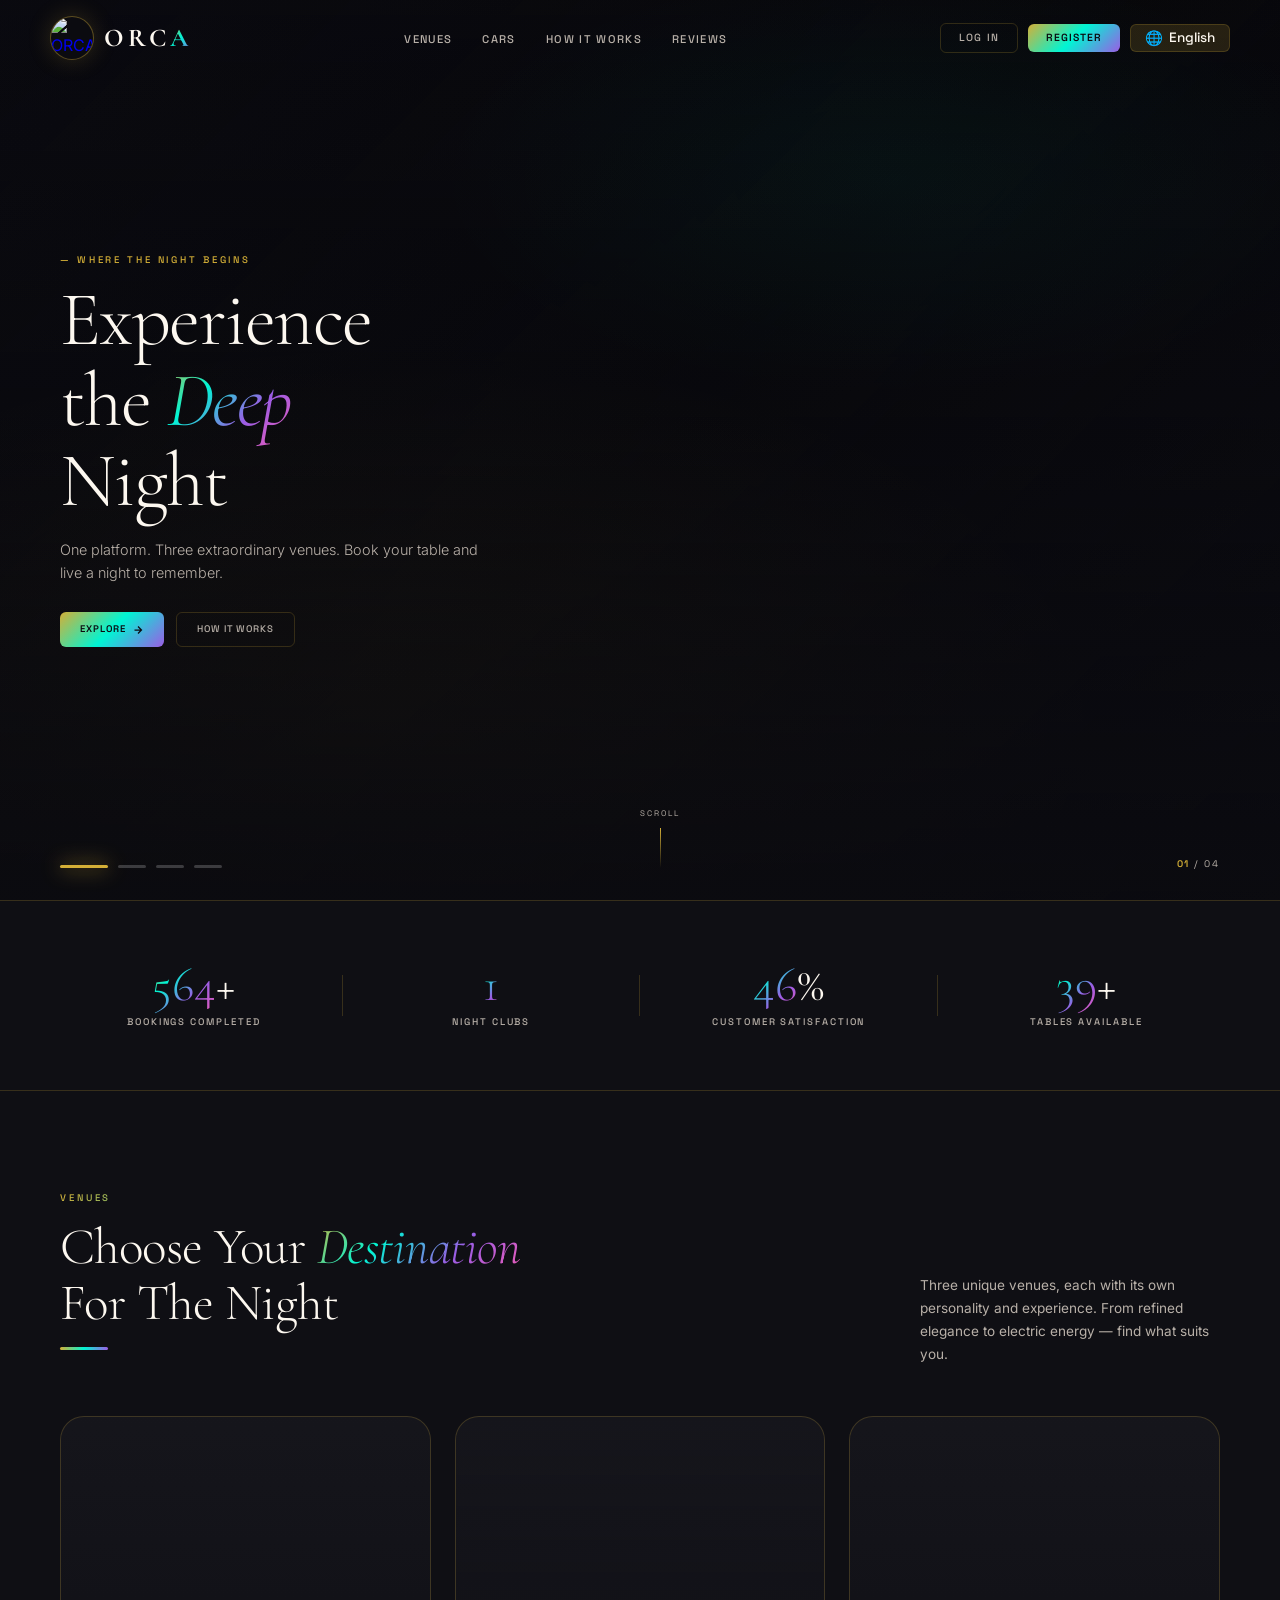
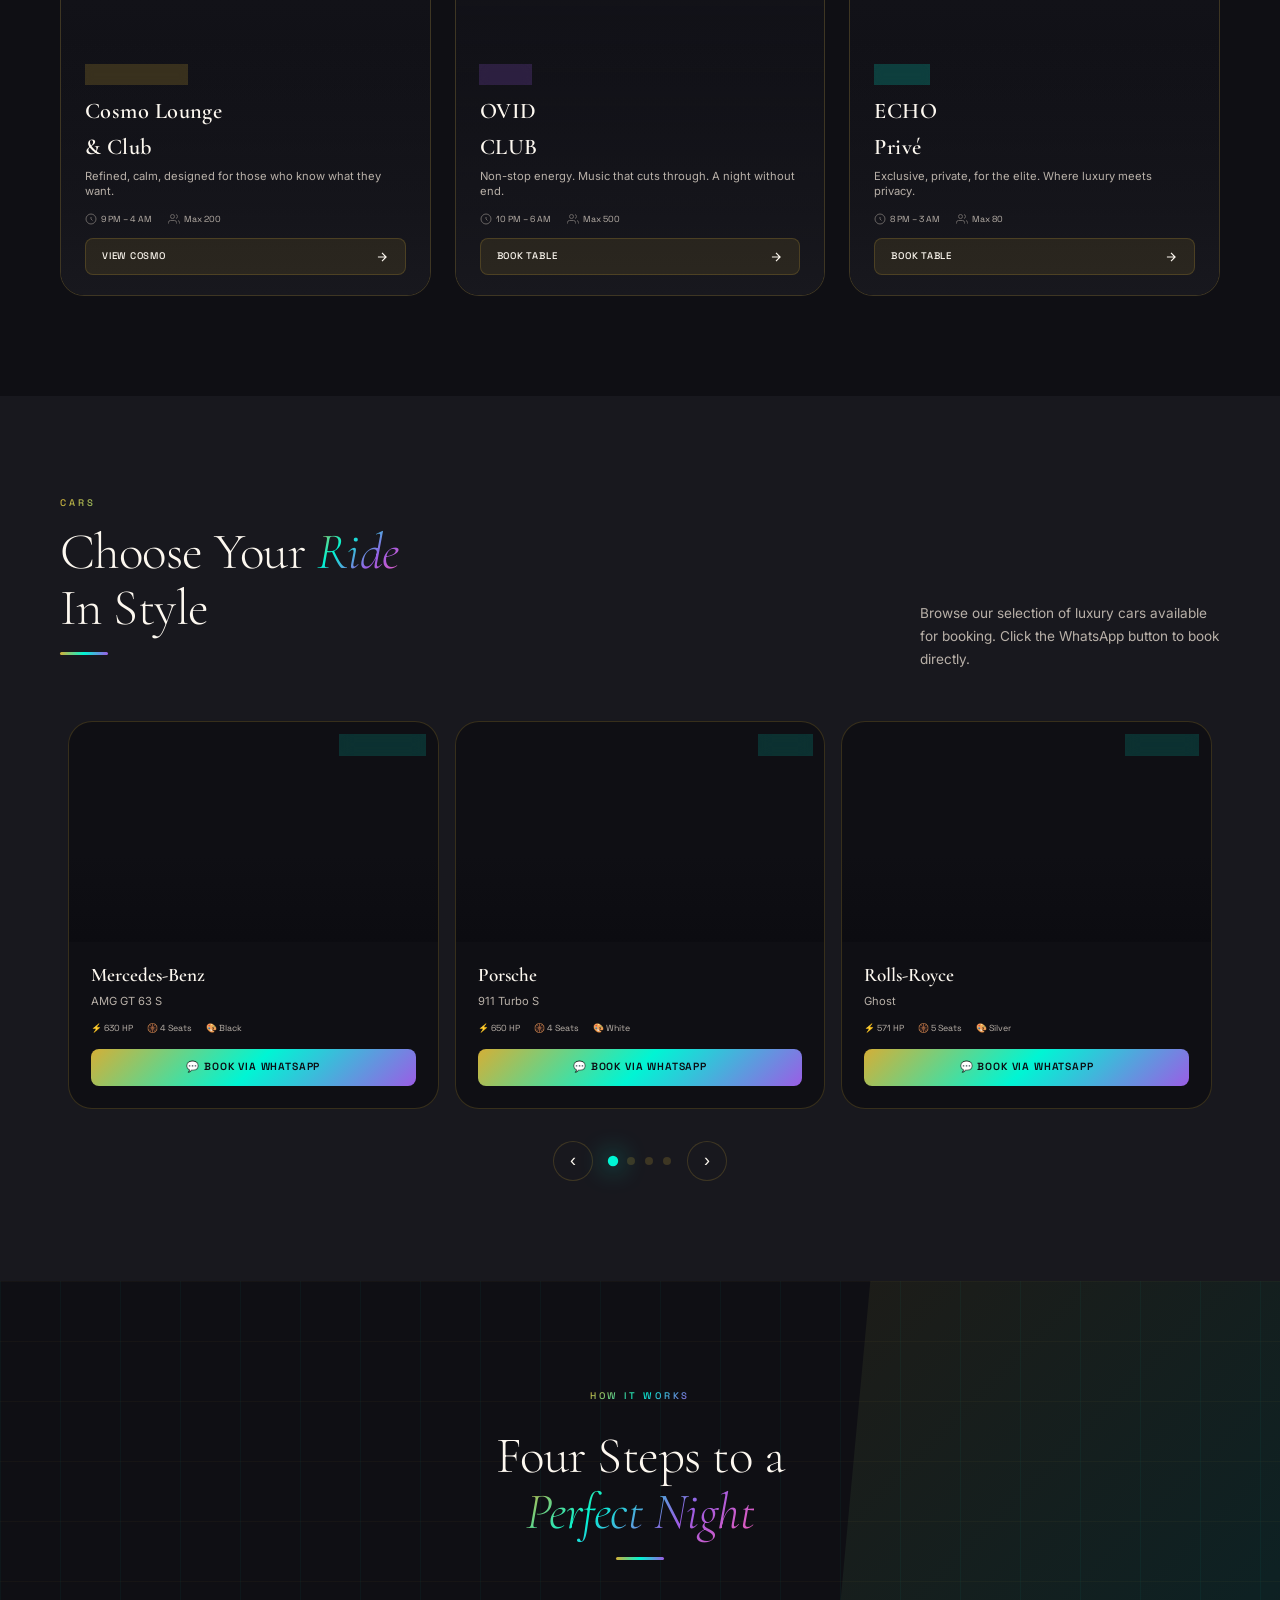
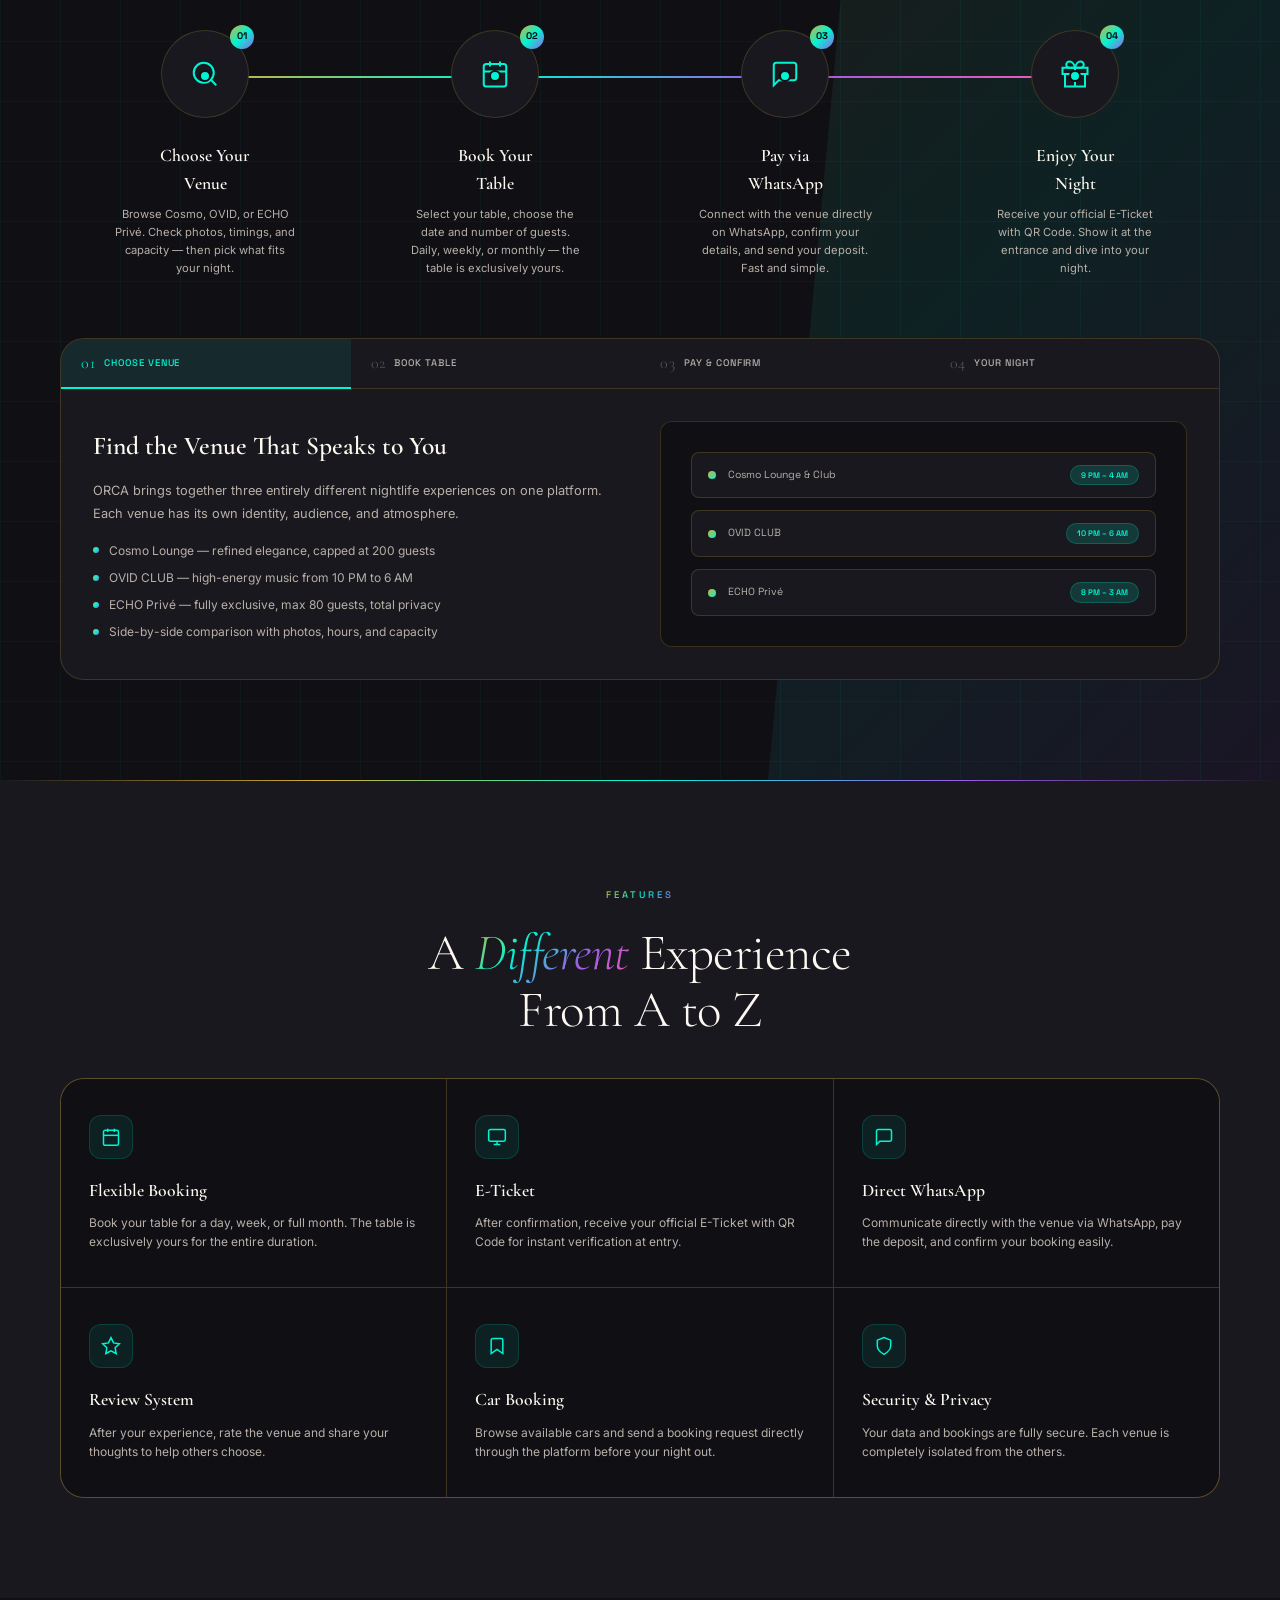
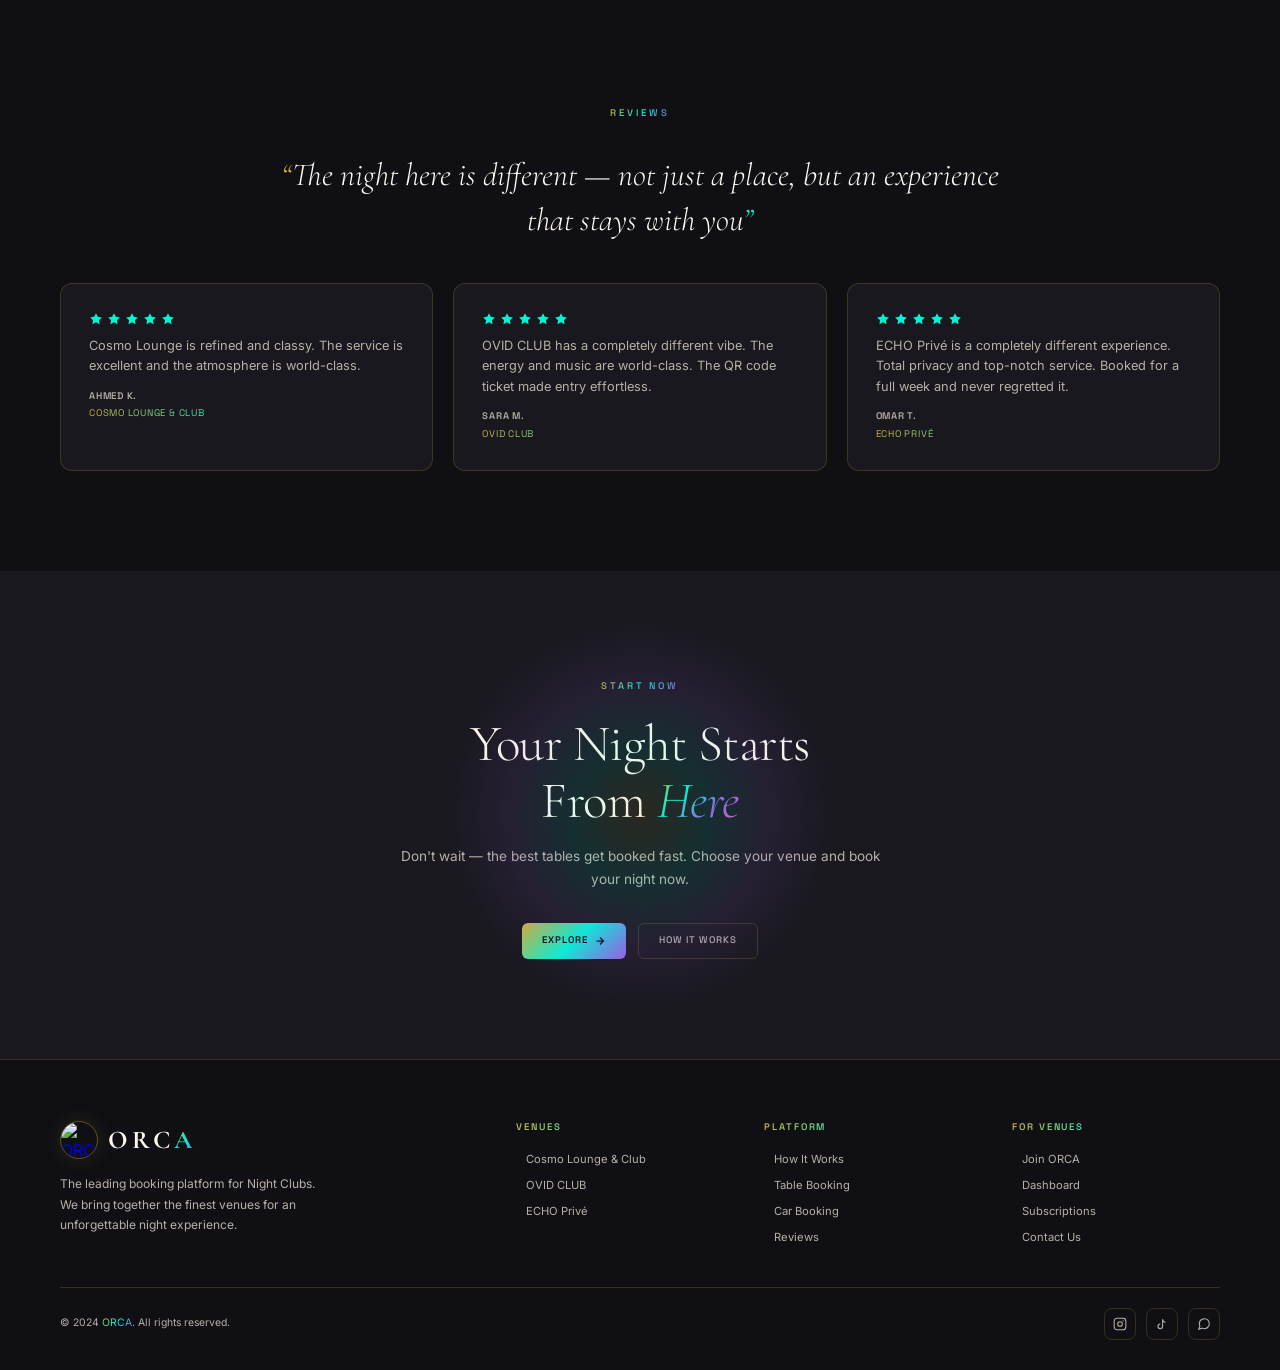
==== commit ea7c5e5b: "Update project" ====
--- a/index.html
+++ b/index.html
@@ -8,7 +8,6 @@
   <link rel="preconnect" href="https://fonts.gstatic.com" crossorigin />
   <link href="https://fonts.googleapis.com/css2?family=Cormorant+Garamond:wght@300;400;600;700&family=Inter:wght@300;400;500;600&family=Space+Grotesk:wght@300;400;500;600;700&display=swap" rel="stylesheet" />
   <style>
-    /* ─── RESET & BASE ─────────────────────────────── */
     * { margin: 0; padding: 0; box-sizing: border-box; }
     html { scroll-behavior: smooth; }
     body {
@@ -22,7 +21,6 @@
     ::-webkit-scrollbar-track { background: #0b0b10; }
     ::-webkit-scrollbar-thumb { background: #b8860b; border-radius: 8px; }
 
-    /* ─── COLOR TOKENS ──────────────────────────────── */
     :root {
       --gold: #d4af37;
       --gold2: #f0c27a;
@@ -55,7 +53,7 @@
       --r-lg: 24px;
     }
 
-    /* ─── LOADER ────────────────────────────────────── */
+    /* ─── LOADER (circular orca + spin) ────────────── */
     #loader {
       position: fixed;
       inset: 0;
@@ -73,60 +71,49 @@
       pointer-events: none;
     }
     .loader-ring {
-      width: 100px;
-      height: 100px;
+      position: relative;
+      width: 150px;
+      height: 150px;
       border-radius: 50%;
-      border: 3px solid transparent;
-      border-top-color: var(--gold);
-      border-right-color: var(--neon);
-      border-bottom-color: var(--pink);
-      border-left-color: var(--purple);
-      animation: spinRing 1.6s cubic-bezier(0.45, 0.05, 0.55, 0.95) infinite;
-      position: relative;
-    }
-    .loader-ring::after {
+      display: flex;
+      align-items: center;
+      justify-content: center;
+    }
+    .loader-ring::before {
       content: '';
       position: absolute;
-      inset: 10px;
+      inset: 0;
       border-radius: 50%;
-      border: 2px solid transparent;
-      border-top-color: var(--gold2);
-      border-right-color: var(--teal);
-      animation: spinRing 2.2s linear infinite reverse;
-    }
-    .loader-ring::before {
-      content: '✦';
-      position: absolute;
-      inset: 0;
-      display: flex;
-      align-items: center;
-      justify-content: center;
-      font-size: 2.8rem;
-      color: var(--gold);
-      animation: pulseStar 1.4s ease-in-out infinite;
-    }
-    @keyframes spinRing { to { transform: rotate(360deg); } }
-    @keyframes pulseStar {
-      0%, 100% { opacity: 0.4; transform: scale(0.9); }
-      50% { opacity: 1; transform: scale(1.2); color: var(--neon); }
-    }
-    .loader-text {
-      font-family: var(--ff-display);
-      font-size: 2rem;
-      font-weight: 300;
-      letter-spacing: 0.3em;
-      margin-top: 40px;
-      background: linear-gradient(135deg, var(--gold), var(--neon), var(--purple), var(--pink));
-      -webkit-background-clip: text;
-      -webkit-text-fill-color: transparent;
-      background-clip: text;
-      animation: shimmer 2s ease-in-out infinite;
-    }
-    @keyframes shimmer { 0%, 100% { filter: brightness(1); } 50% { filter: brightness(1.4); } }
+      padding: 4px;
+      background: conic-gradient(from 0deg, transparent, var(--gold), var(--neon), var(--purple), var(--pink), transparent);
+      -webkit-mask: linear-gradient(#fff 0 0) content-box, linear-gradient(#fff 0 0);
+      mask: linear-gradient(#fff 0 0) content-box, linear-gradient(#fff 0 0);
+      -webkit-mask-composite: xor;
+      mask-composite: exclude;
+      animation: spinRing 2.4s cubic-bezier(0.65, 0, 0.35, 1) infinite;
+    }
+    @keyframes spinRing {
+      0% { transform: rotate(0deg); }
+      100% { transform: rotate(360deg); }
+    }
+    .loader-ring img {
+      width: 90px;
+      height: 90px;
+      border-radius: 50%;
+      object-fit: cover;
+      border: 2px solid rgba(212, 175, 55, 0.25);
+      box-shadow: 0 0 40px rgba(212, 175, 55, 0.25);
+      animation: pulseOrca 2.2s ease-in-out infinite;
+      z-index: 2;
+    }
+    @keyframes pulseOrca {
+      0%, 100% { transform: scale(1); box-shadow: 0 0 30px rgba(212,175,55,0.2); }
+      50% { transform: scale(1.05); box-shadow: 0 0 60px rgba(212,175,55,0.4), 0 0 100px rgba(0,245,212,0.15); }
+    }
     .loader-dots {
       display: flex;
       gap: 14px;
-      margin-top: 24px;
+      margin-top: 30px;
     }
     .loader-dot {
       width: 12px;
@@ -143,12 +130,25 @@
       0%, 80%, 100% { transform: translateY(0) scale(0.6); opacity: 0.3; }
       40% { transform: translateY(-20px) scale(1); opacity: 1; }
     }
+    .loader-text {
+      font-family: var(--ff-display);
+      font-size: 1.8rem;
+      font-weight: 300;
+      letter-spacing: 0.4em;
+      margin-top: 24px;
+      background: linear-gradient(135deg, var(--gold), var(--neon), var(--purple), var(--pink));
+      -webkit-background-clip: text;
+      -webkit-text-fill-color: transparent;
+      background-clip: text;
+      animation: shimmer 2s ease-in-out infinite;
+    }
+    @keyframes shimmer { 0%, 100% { filter: brightness(1); } 50% { filter: brightness(1.5); } }
 
     /* ─── NAVBAR ─────────────────────────────────────── */
     #navbar {
       position: fixed;
       top: 0; left: 0; right: 0;
-      padding: 20px 50px;
+      padding: 16px 50px;
       display: flex;
       align-items: center;
       justify-content: space-between;
@@ -159,19 +159,33 @@
     #navbar.scrolled {
       background: rgba(11, 11, 16, 0.92);
       backdrop-filter: blur(20px);
-      padding: 12px 50px;
+      padding: 10px 50px;
       border-bottom: 1px solid var(--border);
     }
     .orca-logo {
       display: flex;
       align-items: center;
-      gap: 12px;
+      gap: 10px;
       text-decoration: none;
     }
-    .orca-logo svg { width: 40px; height: 40px; flex-shrink: 0; }
+    .orca-logo .logo-img {
+      width: 44px;
+      height: 44px;
+      border-radius: 50%;
+      object-fit: cover;
+      border: 1px solid rgba(212,175,55,0.4);
+      box-shadow: 0 0 25px rgba(212,175,55,0.2);
+      transition: transform 0.3s, box-shadow 0.3s;
+      image-rendering: auto;
+      background: #0b0b10;
+    }
+    .orca-logo:hover .logo-img {
+      transform: scale(1.06) rotate(-2deg);
+      box-shadow: 0 0 40px rgba(212,175,55,0.35);
+    }
     .orca-logo-text {
       font-family: var(--ff-display);
-      font-size: 1.8rem;
+      font-size: 1.6rem;
       font-weight: 700;
       letter-spacing: 0.15em;
       color: var(--cream);
@@ -181,12 +195,12 @@
     .nav-links {
       display: flex;
       align-items: center;
-      gap: 36px;
+      gap: 30px;
       list-style: none;
     }
     .nav-links a {
       font-family: var(--ff-ui);
-      font-size: 0.78rem;
+      font-size: 0.7rem;
       font-weight: 500;
       letter-spacing: 0.12em;
       text-transform: uppercase;
@@ -211,11 +225,11 @@
     .nav-actions {
       display: flex;
       align-items: center;
-      gap: 12px;
+      gap: 10px;
     }
     .nav-login {
       font-family: var(--ff-ui);
-      font-size: 0.7rem;
+      font-size: 0.65rem;
       font-weight: 500;
       letter-spacing: 0.1em;
       text-transform: uppercase;
@@ -223,7 +237,7 @@
       background: transparent;
       border: 1px solid var(--border);
       border-radius: 6px;
-      padding: 8px 22px;
+      padding: 6px 18px;
       cursor: pointer;
       transition: all 0.3s;
       text-decoration: none;
@@ -231,7 +245,7 @@
     .nav-login:hover { color: var(--neon); border-color: var(--neon); box-shadow: 0 0 20px rgba(0, 245, 212, 0.2); }
     .nav-register {
       font-family: var(--ff-ui);
-      font-size: 0.7rem;
+      font-size: 0.65rem;
       font-weight: 600;
       letter-spacing: 0.1em;
       text-transform: uppercase;
@@ -239,12 +253,38 @@
       background: linear-gradient(135deg, var(--gold), var(--neon), var(--purple));
       border: none;
       border-radius: 6px;
-      padding: 8px 22px;
+      padding: 6px 18px;
       cursor: pointer;
       transition: all 0.3s;
       text-decoration: none;
     }
     .nav-register:hover { transform: translateY(-2px); box-shadow: 0 8px 30px rgba(212, 175, 55, 0.3); }
+
+    /* ─── TRANSLATION BUTTON ─────────────────────────── */
+    .translate-btn {
+      font-family: var(--ff-ui);
+      font-size: 0.85rem;
+      font-weight: 500;
+      color: var(--cream);
+      background: rgba(212, 175, 55, 0.15);
+      border: 1px solid var(--border);
+      border-radius: 6px;
+      padding: 4px 14px;
+      cursor: pointer;
+      transition: all 0.3s;
+      display: flex;
+      align-items: center;
+      gap: 6px;
+      text-decoration: none;
+    }
+    .translate-btn:hover {
+      background: rgba(212, 175, 55, 0.25);
+      border-color: var(--gold);
+      box-shadow: 0 0 20px rgba(212, 175, 55, 0.15);
+    }
+    .translate-btn .lang-icon {
+      font-size: 0.9rem;
+    }
 
     .hamburger {
       display: none;
@@ -306,28 +346,28 @@
       justify-content: center;
       align-items: flex-start;
       padding: 0 60px;
-      max-width: 800px;
+      max-width: 700px;
     }
     .hero-eyebrow {
       font-family: var(--ff-ui);
-      font-size: 0.7rem;
+      font-size: 0.6rem;
       font-weight: 500;
       letter-spacing: 0.3em;
       text-transform: uppercase;
       color: var(--gold);
-      margin-bottom: 20px;
+      margin-bottom: 12px;
       opacity: 0;
       transform: translateY(20px);
       animation: fadeUp 0.8s 0.3s forwards;
     }
     .hero-title {
       font-family: var(--ff-display);
-      font-size: clamp(3.2rem, 8vw, 6.5rem);
+      font-size: clamp(2.6rem, 6vw, 4.8rem);
       font-weight: 300;
       line-height: 1.05;
       color: var(--cream);
       letter-spacing: -0.02em;
-      margin-bottom: 24px;
+      margin-bottom: 16px;
       opacity: 0;
       transform: translateY(30px);
       animation: fadeUp 1s 0.5s forwards;
@@ -340,18 +380,18 @@
       background-clip: text;
     }
     .hero-subtitle {
-      font-size: 1.05rem;
+      font-size: 0.9rem;
       font-weight: 300;
       color: var(--text-dim);
-      max-width: 480px;
-      margin-bottom: 44px;
+      max-width: 420px;
+      margin-bottom: 28px;
       opacity: 0;
       transform: translateY(20px);
       animation: fadeUp 0.8s 0.7s forwards;
     }
     .hero-actions {
       display: flex;
-      gap: 16px;
+      gap: 12px;
       opacity: 0;
       transform: translateY(20px);
       animation: fadeUp 0.8s 0.9s forwards;
@@ -360,46 +400,46 @@
 
     .btn-primary {
       font-family: var(--ff-ui);
-      font-size: 0.7rem;
+      font-size: 0.6rem;
       font-weight: 600;
       letter-spacing: 0.1em;
       text-transform: uppercase;
       color: #0b0b10;
       background: linear-gradient(135deg, var(--gold), var(--neon), var(--purple));
       border: none;
-      border-radius: 8px;
-      padding: 12px 28px;
+      border-radius: 6px;
+      padding: 9px 20px;
       cursor: pointer;
       text-decoration: none;
       display: inline-flex;
       align-items: center;
-      gap: 8px;
+      gap: 6px;
       transition: all 0.3s;
     }
-    .btn-primary:hover { transform: translateY(-3px); box-shadow: 0 12px 40px rgba(212, 175, 55, 0.35); }
+    .btn-primary:hover { transform: translateY(-2px); box-shadow: 0 10px 30px rgba(212, 175, 55, 0.35); }
     .btn-ghost {
       font-family: var(--ff-ui);
-      font-size: 0.7rem;
+      font-size: 0.6rem;
       font-weight: 500;
       letter-spacing: 0.1em;
       text-transform: uppercase;
       color: var(--text-dim);
       background: transparent;
       border: 1px solid var(--border);
-      border-radius: 8px;
-      padding: 12px 28px;
+      border-radius: 6px;
+      padding: 9px 20px;
       cursor: pointer;
       text-decoration: none;
       transition: all 0.3s;
       display: inline-flex;
       align-items: center;
-      gap: 8px;
+      gap: 6px;
     }
     .btn-ghost:hover { color: var(--neon); border-color: var(--neon); box-shadow: 0 0 30px rgba(0, 245, 212, 0.15); }
 
     .slider-dots {
       position: absolute;
-      bottom: 40px;
+      bottom: 32px;
       left: 60px;
       z-index: 3;
       display: flex;
@@ -407,21 +447,21 @@
       align-items: center;
     }
     .dot {
-      width: 32px;
+      width: 28px;
       height: 3px;
       background: rgba(255, 255, 255, 0.2);
       cursor: pointer;
       border-radius: 4px;
       transition: all 0.4s;
     }
-    .dot.active { background: var(--gold); width: 56px; box-shadow: 0 0 20px var(--gold); }
+    .dot.active { background: var(--gold); width: 48px; box-shadow: 0 0 20px var(--gold); }
     .slider-counter {
       position: absolute;
-      bottom: 34px;
+      bottom: 28px;
       right: 60px;
       z-index: 3;
       font-family: var(--ff-ui);
-      font-size: 0.7rem;
+      font-size: 0.6rem;
       letter-spacing: 0.2em;
       color: var(--text-dim);
     }
@@ -439,27 +479,27 @@
     @keyframes progressBar { from { width: 0%; } to { width: 100%; } }
     .scroll-indicator {
       position: absolute;
-      bottom: 40px;
+      bottom: 32px;
       left: 50%;
       transform: translateX(-50%);
       z-index: 3;
       display: flex;
       flex-direction: column;
       align-items: center;
-      gap: 10px;
+      gap: 8px;
       opacity: 0;
       animation: fadeUp 1s 1.5s forwards;
     }
     .scroll-indicator span {
       font-family: var(--ff-ui);
-      font-size: 0.6rem;
+      font-size: 0.5rem;
       letter-spacing: 0.25em;
       text-transform: uppercase;
       color: var(--text-dim);
     }
     .scroll-line {
       width: 1px;
-      height: 50px;
+      height: 40px;
       background: linear-gradient(to bottom, var(--gold), transparent);
       animation: scrollPulse 2s ease-in-out infinite;
     }
@@ -469,7 +509,7 @@
     section { position: relative; }
     .section-eyebrow {
       font-family: var(--ff-ui);
-      font-size: 0.7rem;
+      font-size: 0.6rem;
       font-weight: 500;
       letter-spacing: 0.3em;
       text-transform: uppercase;
@@ -477,11 +517,11 @@
       -webkit-background-clip: text;
       -webkit-text-fill-color: transparent;
       background-clip: text;
-      margin-bottom: 16px;
+      margin-bottom: 12px;
     }
     .section-title {
       font-family: var(--ff-display);
-      font-size: clamp(2.4rem, 4.5vw, 3.8rem);
+      font-size: clamp(2rem, 4vw, 3.2rem);
       font-weight: 300;
       color: var(--cream);
       line-height: 1.1;
@@ -495,17 +535,17 @@
       background-clip: text;
     }
     .section-line {
-      width: 56px;
+      width: 48px;
       height: 3px;
       background: linear-gradient(90deg, var(--gold), var(--neon), var(--purple));
-      margin-top: 20px;
-      margin-bottom: 20px;
+      margin-top: 16px;
+      margin-bottom: 16px;
       border-radius: 4px;
     }
 
     /* ─── STATS ──────────────────────────────────────── */
     #stats {
-      padding: 80px 60px;
+      padding: 60px 60px;
       background: var(--dark);
       border-top: 1px solid var(--border);
       border-bottom: 1px solid var(--border);
@@ -513,7 +553,7 @@
     .stats-grid {
       display: grid;
       grid-template-columns: repeat(4, 1fr);
-      gap: 40px;
+      gap: 30px;
     }
     .stat-item {
       text-align: center;
@@ -522,7 +562,7 @@
     .stat-item::after {
       content: '';
       position: absolute;
-      right: -20px;
+      right: -15px;
       top: 20%;
       bottom: 20%;
       width: 1px;
@@ -531,11 +571,11 @@
     .stat-item:last-child::after { display: none; }
     .stat-num {
       font-family: var(--ff-display);
-      font-size: 3.6rem;
+      font-size: 3rem;
       font-weight: 300;
       color: var(--cream);
       line-height: 1;
-      margin-bottom: 8px;
+      margin-bottom: 6px;
     }
     .stat-num span {
       background: linear-gradient(135deg, var(--gold), var(--neon), var(--purple), var(--pink));
@@ -545,7 +585,7 @@
     }
     .stat-label {
       font-family: var(--ff-ui);
-      font-size: 0.7rem;
+      font-size: 0.6rem;
       font-weight: 500;
       letter-spacing: 0.2em;
       text-transform: uppercase;
@@ -554,25 +594,25 @@
 
     /* ─── VENUES ─────────────────────────────────────── */
     #venues {
-      padding: 120px 60px;
+      padding: 100px 60px;
       background: var(--dark);
     }
     .venues-header {
       display: flex;
       justify-content: space-between;
       align-items: flex-end;
-      margin-bottom: 70px;
+      margin-bottom: 50px;
     }
     .venues-intro {
       color: var(--grey);
-      font-size: 0.95rem;
-      max-width: 340px;
+      font-size: 0.85rem;
+      max-width: 300px;
       line-height: 1.7;
     }
     .venues-grid {
       display: grid;
       grid-template-columns: repeat(3, 1fr);
-      gap: 28px;
+      gap: 24px;
     }
     .venue-card {
       position: relative;
@@ -582,12 +622,12 @@
       border: 1px solid var(--border);
       cursor: pointer;
       transition: transform 0.5s cubic-bezier(0.25, 0.46, 0.45, 0.94), box-shadow 0.5s, border-color 0.4s;
-      height: 540px;
+      height: 480px;
       display: flex;
       flex-direction: column;
     }
     .venue-card:hover {
-      transform: translateY(-12px);
+      transform: translateY(-10px);
       box-shadow: 0 30px 80px rgba(0, 0, 0, 0.6), 0 0 0 1px var(--gold);
       border-color: var(--gold);
     }
@@ -603,7 +643,7 @@
       background-position: center;
       transition: transform 0.8s cubic-bezier(0.25, 0.46, 0.45, 0.94);
     }
-    .venue-card:hover .venue-img-bg { transform: scale(1.06); }
+    .venue-card:hover .venue-img-bg { transform: scale(1.05); }
     .cosmo-bg { background: linear-gradient(to bottom, rgba(10, 10, 16, 0.2), rgba(10, 10, 16, 0.8)), url('https://images.unsplash.com/photo-1566737236500-c8ac43014a67?w=800&q=80') center/cover; }
     .ovid-bg { background: linear-gradient(to bottom, rgba(10, 10, 16, 0.2), rgba(10, 10, 16, 0.8)), url('https://images.unsplash.com/photo-1516450360452-9312f5e86fc7?w=800&q=80') center/cover; }
     .echo-bg { background: linear-gradient(to bottom, rgba(10, 10, 16, 0.2), rgba(10, 10, 16, 0.8)), url('https://images.unsplash.com/photo-1524368535928-5b5e00ddc76b?w=800&q=80') center/cover; }
@@ -614,11 +654,11 @@
       transition: opacity 0.5s;
     }
     .venue-card:hover .venue-glow { opacity: 1; }
-    .cosmo-glow { background: radial-gradient(ellipse 60% 50% at 50% 50%, rgba(212, 175, 55, 0.25), transparent 70%); }
-    .ovid-glow { background: radial-gradient(ellipse 60% 50% at 50% 50%, rgba(155, 93, 229, 0.25), transparent 70%); }
-    .echo-glow { background: radial-gradient(ellipse 60% 50% at 50% 50%, rgba(0, 245, 212, 0.25), transparent 70%); }
+    .cosmo-glow { background: radial-gradient(ellipse 60% 50% at 50% 50%, rgba(212, 175, 55, 0.2), transparent 70%); }
+    .ovid-glow { background: radial-gradient(ellipse 60% 50% at 50% 50%, rgba(155, 93, 229, 0.2), transparent 70%); }
+    .echo-glow { background: radial-gradient(ellipse 60% 50% at 50% 50%, rgba(0, 245, 212, 0.2), transparent 70%); }
     .venue-info {
-      padding: 28px 28px 24px;
+      padding: 20px 24px 20px;
       background: linear-gradient(to bottom, transparent, var(--surface));
       position: absolute;
       bottom: 0;
@@ -628,13 +668,13 @@
     }
     .venue-tag {
       font-family: var(--ff-ui);
-      font-size: 0.6rem;
+      font-size: 0.5rem;
       font-weight: 600;
       letter-spacing: 0.2em;
       text-transform: uppercase;
-      padding: 4px 14px;
+      padding: 3px 12px;
       border-radius: 50px;
-      margin-bottom: 12px;
+      margin-bottom: 8px;
       display: inline-block;
       backdrop-filter: blur(4px);
     }
@@ -643,44 +683,44 @@
     .tag-echo { background: rgba(0, 245, 212, 0.2); color: var(--neon); border: 1px solid rgba(0, 245, 212, 0.3); }
     .venue-name {
       font-family: var(--ff-display);
-      font-size: 1.8rem;
+      font-size: 1.4rem;
       font-weight: 600;
       color: var(--cream);
       letter-spacing: 0.02em;
-      margin-bottom: 6px;
+      margin-bottom: 4px;
     }
     .venue-desc {
-      font-size: 0.82rem;
+      font-size: 0.7rem;
       color: var(--grey);
-      margin-bottom: 20px;
-      line-height: 1.5;
+      margin-bottom: 12px;
+      line-height: 1.4;
     }
     .venue-meta {
       display: flex;
-      gap: 20px;
-      margin-bottom: 20px;
+      gap: 16px;
+      margin-bottom: 12px;
     }
     .venue-meta-item {
       display: flex;
       align-items: center;
-      gap: 6px;
+      gap: 4px;
       font-family: var(--ff-ui);
-      font-size: 0.65rem;
+      font-size: 0.55rem;
       color: var(--grey);
     }
-    .venue-meta-item svg { width: 14px; height: 14px; opacity: 0.5; }
+    .venue-meta-item svg { width: 12px; height: 12px; opacity: 0.5; }
     .venue-btn {
       width: 100%;
       display: flex;
       align-items: center;
       justify-content: space-between;
-      padding: 14px 20px;
+      padding: 10px 16px;
       background: rgba(212, 175, 55, 0.1);
       border: 1px solid var(--border);
-      border-radius: 10px;
+      border-radius: 8px;
       color: var(--cream);
       font-family: var(--ff-ui);
-      font-size: 0.75rem;
+      font-size: 0.6rem;
       font-weight: 500;
       letter-spacing: 0.08em;
       text-transform: uppercase;
@@ -693,24 +733,24 @@
       border-color: transparent;
       color: #0b0b10;
     }
-    .venue-btn svg { width: 16px; height: 16px; transition: transform 0.3s; }
+    .venue-btn svg { width: 14px; height: 14px; transition: transform 0.3s; }
     .venue-btn:hover svg { transform: translateX(6px) rotate(-45deg); }
 
     /* ─── CARS ───────────────────────────────────────── */
     #cars {
-      padding: 120px 60px;
+      padding: 100px 60px;
       background: var(--surface);
     }
     .cars-header {
       display: flex;
       justify-content: space-between;
       align-items: flex-end;
-      margin-bottom: 70px;
+      margin-bottom: 50px;
     }
     .cars-intro {
       color: var(--grey);
-      font-size: 0.95rem;
-      max-width: 340px;
+      font-size: 0.85rem;
+      max-width: 300px;
       line-height: 1.7;
     }
     .cars-slider-wrapper {
@@ -732,12 +772,12 @@
       transition: all 0.4s ease;
     }
     .car-card:hover {
-      transform: translateY(-8px);
+      transform: translateY(-6px);
       border-color: var(--neon);
       box-shadow: 0 20px 60px rgba(0, 245, 212, 0.1);
     }
     .car-card .car-image {
-      height: 260px;
+      height: 220px;
       background-size: cover;
       background-position: center;
       position: relative;
@@ -749,41 +789,41 @@
     }
     .car-card .car-image .car-badge {
       position: absolute;
-      top: 16px;
-      right: 16px;
-      padding: 4px 16px;
+      top: 12px;
+      right: 12px;
+      padding: 3px 12px;
       border-radius: 50px;
       background: rgba(0, 245, 212, 0.15);
       border: 1px solid rgba(0, 245, 212, 0.3);
       color: var(--neon);
       font-family: var(--ff-ui);
-      font-size: 0.6rem;
+      font-size: 0.5rem;
       font-weight: 600;
       letter-spacing: 0.1em;
       text-transform: uppercase;
       backdrop-filter: blur(8px);
     }
-    .car-card .car-info { padding: 24px 28px 28px; }
+    .car-card .car-info { padding: 18px 22px 22px; }
     .car-card .car-info .car-name {
       font-family: var(--ff-display);
-      font-size: 1.5rem;
+      font-size: 1.2rem;
       font-weight: 600;
       color: var(--cream);
       margin-bottom: 2px;
     }
     .car-card .car-info .car-model {
-      font-size: 0.85rem;
+      font-size: 0.7rem;
       color: var(--grey);
-      margin-bottom: 12px;
+      margin-bottom: 10px;
     }
     .car-card .car-info .car-specs {
       display: flex;
-      gap: 20px;
-      margin-bottom: 18px;
+      gap: 14px;
+      margin-bottom: 14px;
     }
     .car-card .car-info .car-specs span {
       font-family: var(--ff-ui);
-      font-size: 0.65rem;
+      font-size: 0.55rem;
       color: var(--grey);
       display: flex;
       align-items: center;
@@ -791,13 +831,13 @@
     }
     .car-card .car-info .car-whatsapp {
       width: 100%;
-      padding: 14px;
+      padding: 10px;
       border: none;
-      border-radius: 10px;
+      border-radius: 8px;
       background: linear-gradient(135deg, var(--gold), var(--neon), var(--purple));
       color: #0b0b10;
       font-family: var(--ff-ui);
-      font-size: 0.75rem;
+      font-size: 0.65rem;
       font-weight: 600;
       letter-spacing: 0.08em;
       text-transform: uppercase;
@@ -806,7 +846,7 @@
       display: flex;
       align-items: center;
       justify-content: center;
-      gap: 10px;
+      gap: 8px;
       text-decoration: none;
     }
     .car-card .car-info .car-whatsapp:hover {
@@ -821,17 +861,17 @@
     .cars-controls {
       display: flex;
       justify-content: center;
-      gap: 20px;
-      margin-top: 40px;
+      gap: 16px;
+      margin-top: 32px;
     }
     .cars-btn {
-      width: 50px;
-      height: 50px;
+      width: 40px;
+      height: 40px;
       border-radius: 50%;
       border: 1px solid var(--border);
       background: var(--surface);
       color: var(--cream);
-      font-size: 22px;
+      font-size: 18px;
       cursor: pointer;
       transition: all 0.3s;
       display: flex;
@@ -841,12 +881,12 @@
     .cars-btn:hover { border-color: var(--neon); background: rgba(0, 245, 212, 0.1); color: var(--neon); }
     .cars-dots {
       display: flex;
-      gap: 12px;
+      gap: 10px;
       align-items: center;
     }
     .cars-dot {
-      width: 10px;
-      height: 10px;
+      width: 8px;
+      height: 8px;
       border-radius: 50%;
       background: var(--border);
       cursor: pointer;
@@ -856,7 +896,7 @@
 
     /* ─── HOW IT WORKS ────────────────────────────────── */
     #how {
-      padding: 140px 60px;
+      padding: 100px 60px;
       background: var(--dark);
       position: relative;
       overflow: hidden;
@@ -878,7 +918,7 @@
       background-size: 60px 60px;
       pointer-events: none;
     }
-    .how-header { text-align: center; margin-bottom: 100px; position: relative; z-index: 1; }
+    .how-header { text-align: center; margin-bottom: 70px; position: relative; z-index: 1; }
     .how-timeline {
       position: relative;
       z-index: 1;
@@ -889,7 +929,7 @@
     .how-timeline::before {
       content: '';
       position: absolute;
-      top: 52px;
+      top: 46px;
       left: 12.5%;
       right: 12.5%;
       height: 2px;
@@ -902,12 +942,12 @@
       flex-direction: column;
       align-items: center;
       text-align: center;
-      padding: 0 20px;
+      padding: 0 16px;
       position: relative;
     }
     .step-circle {
-      width: 104px;
-      height: 104px;
+      width: 88px;
+      height: 88px;
       border-radius: 50%;
       background: var(--surface);
       border: 1px solid var(--border);
@@ -916,7 +956,7 @@
       justify-content: center;
       position: relative;
       z-index: 2;
-      margin-bottom: 32px;
+      margin-bottom: 24px;
       transition: all 0.5s cubic-bezier(0.25, 0.46, 0.45, 0.94);
       flex-shrink: 0;
     }
@@ -932,12 +972,12 @@
       border-color: var(--neon);
       background: var(--surface2);
       box-shadow: 0 0 50px rgba(0, 245, 212, 0.2), inset 0 0 30px rgba(212, 175, 55, 0.1);
-      transform: translateY(-6px);
+      transform: translateY(-4px);
     }
     .how-step-card:hover .step-circle::before { border-color: var(--gold); transform: scale(1.1); }
     .step-circle svg {
-      width: 36px;
-      height: 36px;
+      width: 30px;
+      height: 30px;
       color: var(--neon);
       transition: transform 0.4s;
     }
@@ -945,12 +985,12 @@
     .step-circle-num {
       position: absolute;
       top: -6px; right: -6px;
-      width: 28px; height: 28px;
+      width: 24px; height: 24px;
       border-radius: 50%;
       background: linear-gradient(135deg, var(--gold), var(--neon), var(--purple));
       color: #0b0b10;
       font-family: var(--ff-ui);
-      font-size: 0.7rem;
+      font-size: 0.6rem;
       font-weight: 700;
       display: flex;
       align-items: center;
@@ -958,11 +998,11 @@
     }
     .step-line-dot {
       position: absolute;
-      top: 46px;
+      top: 40px;
       left: 50%;
       transform: translateX(-50%);
-      width: 14px;
-      height: 14px;
+      width: 12px;
+      height: 12px;
       border-radius: 50%;
       background: var(--neon);
       border: 2px solid var(--dark);
@@ -970,26 +1010,26 @@
       transition: transform 0.3s, box-shadow 0.3s;
     }
     .how-step-card:hover .step-line-dot {
-      transform: translateX(-50%) scale(1.6);
+      transform: translateX(-50%) scale(1.5);
       box-shadow: 0 0 30px var(--neon);
     }
     .step-card-title {
       font-family: var(--ff-display);
-      font-size: 1.35rem;
+      font-size: 1.1rem;
       font-weight: 600;
       color: var(--cream);
-      margin-bottom: 12px;
+      margin-bottom: 8px;
     }
     .step-card-desc {
-      font-size: 0.82rem;
+      font-size: 0.7rem;
       color: var(--grey);
-      line-height: 1.7;
-      max-width: 200px;
+      line-height: 1.6;
+      max-width: 180px;
       margin: 0 auto;
     }
 
     .how-detail {
-      margin-top: 80px;
+      margin-top: 60px;
       position: relative;
       z-index: 1;
       border: 1px solid var(--border);
@@ -1003,9 +1043,9 @@
     }
     .how-tab {
       flex: 1;
-      padding: 18px 24px;
+      padding: 14px 20px;
       font-family: var(--ff-ui);
-      font-size: 0.7rem;
+      font-size: 0.6rem;
       font-weight: 500;
       letter-spacing: 0.1em;
       text-transform: uppercase;
@@ -1018,34 +1058,34 @@
       border-top: none; border-left: none; border-right: none;
       display: flex;
       align-items: center;
-      gap: 10px;
+      gap: 8px;
     }
     .how-tab:hover { color: var(--neon); background: rgba(0, 245, 212, 0.05); }
     .how-tab.active { color: var(--neon); border-bottom-color: var(--neon); background: rgba(0, 245, 212, 0.08); }
-    .how-tab .tab-num { font-family: var(--ff-display); font-size: 1.2rem; font-weight: 300; opacity: 0.4; }
+    .how-tab .tab-num { font-family: var(--ff-display); font-size: 1rem; font-weight: 300; opacity: 0.4; }
     .how-tab.active .tab-num { opacity: 1; color: var(--neon); }
-    .how-detail-content { display: none; padding: 48px; }
-    .how-detail-content.active { display: grid; grid-template-columns: 1fr 1fr; gap: 60px; align-items: center; }
+    .how-detail-content { display: none; padding: 32px; }
+    .how-detail-content.active { display: grid; grid-template-columns: 1fr 1fr; gap: 40px; align-items: center; }
     .how-detail-text h3 {
       font-family: var(--ff-display);
-      font-size: 2rem;
+      font-size: 1.6rem;
       font-weight: 600;
       color: var(--cream);
-      margin-bottom: 16px;
-    }
-    .how-detail-text p { font-size: 0.9rem; color: var(--grey); line-height: 1.8; margin-bottom: 20px; }
-    .how-detail-text ul { list-style: none; display: flex; flex-direction: column; gap: 10px; }
+      margin-bottom: 12px;
+    }
+    .how-detail-text p { font-size: 0.8rem; color: var(--grey); line-height: 1.8; margin-bottom: 16px; }
+    .how-detail-text ul { list-style: none; display: flex; flex-direction: column; gap: 8px; }
     .how-detail-text ul li {
-      font-size: 0.85rem;
+      font-size: 0.75rem;
       color: var(--text-dim);
       display: flex;
       align-items: center;
-      gap: 12px;
+      gap: 10px;
     }
     .how-detail-text ul li::before {
       content: '';
-      width: 8px;
-      height: 8px;
+      width: 6px;
+      height: 6px;
       border-radius: 50%;
       background: linear-gradient(135deg, var(--gold), var(--neon), var(--purple));
       flex-shrink: 0;
@@ -1054,33 +1094,33 @@
       background: var(--dark);
       border-radius: var(--r);
       border: 1px solid var(--border);
-      padding: 40px;
+      padding: 30px;
       display: flex;
       flex-direction: column;
-      gap: 16px;
-      min-height: 240px;
+      gap: 12px;
+      min-height: 200px;
       justify-content: center;
     }
     .mini-ui-row {
       display: flex;
       align-items: center;
-      gap: 14px;
-      padding: 14px 18px;
+      gap: 12px;
+      padding: 12px 16px;
       background: var(--surface);
       border: 1px solid var(--border);
-      border-radius: 10px;
+      border-radius: 8px;
       animation: miniFloat 3s ease-in-out infinite;
     }
     .mini-ui-row:nth-child(2) { animation-delay: 0.4s; }
     .mini-ui-row:nth-child(3) { animation-delay: 0.8s; }
-    @keyframes miniFloat { 0%, 100% { transform: translateY(0); } 50% { transform: translateY(-4px); } }
-    .mini-dot { width: 10px; height: 10px; border-radius: 50%; background: linear-gradient(135deg, var(--gold), var(--neon)); flex-shrink: 0; }
-    .mini-label { font-family: var(--ff-ui); font-size: 0.75rem; color: var(--grey); flex: 1; }
+    @keyframes miniFloat { 0%, 100% { transform: translateY(0); } 50% { transform: translateY(-3px); } }
+    .mini-dot { width: 8px; height: 8px; border-radius: 50%; background: linear-gradient(135deg, var(--gold), var(--neon)); flex-shrink: 0; }
+    .mini-label { font-family: var(--ff-ui); font-size: 0.65rem; color: var(--grey); flex: 1; }
     .mini-badge {
       font-family: var(--ff-ui);
-      font-size: 0.6rem;
+      font-size: 0.5rem;
       font-weight: 600;
-      padding: 4px 12px;
+      padding: 3px 10px;
       border-radius: 50px;
       background: rgba(0, 245, 212, 0.15);
       color: var(--neon);
@@ -1089,7 +1129,7 @@
 
     /* ─── EXPERIENCE ──────────────────────────────────── */
     #experience {
-      padding: 120px 60px;
+      padding: 100px 60px;
       background: var(--surface);
       position: relative;
     }
@@ -1110,51 +1150,51 @@
       border: 1px solid var(--border);
       border-radius: var(--r-lg);
       overflow: hidden;
-      margin-top: 60px;
+      margin-top: 40px;
       position: relative;
       z-index: 1;
     }
     .exp-item {
       background: var(--dark);
-      padding: 48px 36px;
+      padding: 36px 28px;
       transition: background 0.3s;
     }
     .exp-item:hover { background: var(--surface); }
     .exp-icon {
-      width: 52px;
-      height: 52px;
-      border-radius: 14px;
+      width: 44px;
+      height: 44px;
+      border-radius: 12px;
       background: rgba(0, 245, 212, 0.08);
       border: 1px solid rgba(0, 245, 212, 0.15);
       display: flex;
       align-items: center;
       justify-content: center;
-      margin-bottom: 24px;
-    }
-    .exp-icon svg { width: 24px; height: 24px; color: var(--neon); }
+      margin-bottom: 18px;
+    }
+    .exp-icon svg { width: 20px; height: 20px; color: var(--neon); }
     .exp-item h3 {
       font-family: var(--ff-display);
-      font-size: 1.3rem;
+      font-size: 1.1rem;
       font-weight: 600;
       color: var(--cream);
-      margin-bottom: 12px;
-    }
-    .exp-item p { font-size: 0.85rem; color: var(--grey); line-height: 1.7; }
+      margin-bottom: 8px;
+    }
+    .exp-item p { font-size: 0.75rem; color: var(--grey); line-height: 1.6; }
 
     /* ─── TESTIMONIALS ───────────────────────────────── */
     #vibe {
-      padding: 120px 60px;
+      padding: 100px 60px;
       background: var(--dark);
       text-align: center;
     }
     .vibe-quote {
       font-family: var(--ff-display);
-      font-size: clamp(1.6rem, 3vw, 2.6rem);
+      font-size: clamp(1.4rem, 2.5vw, 2.2rem);
       font-weight: 300;
       font-style: italic;
       color: var(--cream);
-      max-width: 780px;
-      margin: 0 auto 60px;
+      max-width: 720px;
+      margin: 0 auto 40px;
       line-height: 1.4;
     }
     .vibe-quote::before { content: '\201C'; color: var(--gold); }
@@ -1162,11 +1202,11 @@
     .vibe-cards {
       display: grid;
       grid-template-columns: repeat(3, 1fr);
-      gap: 24px;
+      gap: 20px;
       text-align: left;
     }
     .vibe-card {
-      padding: 32px;
+      padding: 28px;
       background: var(--surface);
       border: 1px solid var(--border);
       border-radius: var(--r);
@@ -1174,14 +1214,14 @@
     }
     .vibe-card:hover {
       border-color: var(--gold);
-      transform: translateY(-4px);
-    }
-    .vibe-stars { display: flex; gap: 4px; margin-bottom: 14px; }
-    .vibe-stars svg { width: 16px; height: 16px; color: var(--neon); fill: var(--neon); }
-    .vibe-text { font-size: 0.88rem; color: var(--grey); line-height: 1.6; margin-bottom: 16px; }
+      transform: translateY(-3px);
+    }
+    .vibe-stars { display: flex; gap: 4px; margin-bottom: 10px; }
+    .vibe-stars svg { width: 14px; height: 14px; color: var(--neon); fill: var(--neon); }
+    .vibe-text { font-size: 0.8rem; color: var(--grey); line-height: 1.6; margin-bottom: 12px; }
     .vibe-author {
       font-family: var(--ff-ui);
-      font-size: 0.7rem;
+      font-size: 0.6rem;
       font-weight: 600;
       color: var(--grey);
       letter-spacing: 0.08em;
@@ -1199,7 +1239,7 @@
 
     /* ─── CTA ─────────────────────────────────────────── */
     #cta {
-      padding: 120px 60px;
+      padding: 100px 60px;
       background: var(--surface);
       text-align: center;
       position: relative;
@@ -1208,8 +1248,8 @@
     #cta::after {
       content: '';
       position: absolute;
-      width: 500px;
-      height: 500px;
+      width: 400px;
+      height: 400px;
       border-radius: 50%;
       background: radial-gradient(circle, rgba(212, 175, 55, 0.1), rgba(0, 245, 212, 0.1), rgba(155, 93, 229, 0.1), transparent 70%);
       top: 50%;
@@ -1217,40 +1257,40 @@
       transform: translate(-50%, -50%);
       pointer-events: none;
     }
-    #cta .section-title { font-size: clamp(2.6rem, 5vw, 4.8rem); margin-bottom: 20px; position: relative; z-index: 1; }
+    #cta .section-title { font-size: clamp(2.2rem, 4vw, 4rem); margin-bottom: 16px; position: relative; z-index: 1; }
     #cta p {
       color: var(--grey);
-      max-width: 540px;
-      margin: 0 auto 48px;
-      font-size: 0.95rem;
+      max-width: 480px;
+      margin: 0 auto 32px;
+      font-size: 0.85rem;
       line-height: 1.7;
       position: relative;
       z-index: 1;
     }
-    .cta-btns { display: flex; gap: 16px; justify-content: center; position: relative; z-index: 1; }
+    .cta-btns { display: flex; gap: 12px; justify-content: center; position: relative; z-index: 1; }
 
     /* ─── FOOTER ──────────────────────────────────────── */
     #footer {
       background: var(--dark);
       border-top: 1px solid var(--border);
-      padding: 70px 60px 40px;
+      padding: 60px 60px 30px;
     }
     .footer-top {
       display: grid;
       grid-template-columns: 2fr 1fr 1fr 1fr;
-      gap: 60px;
-      margin-bottom: 60px;
+      gap: 40px;
+      margin-bottom: 40px;
     }
     .footer-brand p {
-      font-size: 0.85rem;
+      font-size: 0.75rem;
       color: var(--grey);
       line-height: 1.7;
-      margin-top: 18px;
-      max-width: 280px;
+      margin-top: 14px;
+      max-width: 260px;
     }
     .footer-col h4 {
       font-family: var(--ff-ui);
-      font-size: 0.7rem;
+      font-size: 0.6rem;
       font-weight: 600;
       letter-spacing: 0.2em;
       text-transform: uppercase;
@@ -1258,16 +1298,16 @@
       -webkit-background-clip: text;
       -webkit-text-fill-color: transparent;
       background-clip: text;
-      margin-bottom: 20px;
+      margin-bottom: 16px;
     }
     .footer-links {
       list-style: none;
       display: flex;
       flex-direction: column;
-      gap: 10px;
+      gap: 8px;
     }
     .footer-links a {
-      font-size: 0.82rem;
+      font-size: 0.7rem;
       color: var(--grey);
       text-decoration: none;
       transition: color 0.3s;
@@ -1284,22 +1324,22 @@
       transition: opacity 0.3s, width 0.3s;
     }
     .footer-links a:hover { color: var(--neon); }
-    .footer-links a:hover::before { opacity: 1; width: 12px; }
+    .footer-links a:hover::before { opacity: 1; width: 10px; }
     .footer-bottom {
       border-top: 1px solid var(--border);
-      padding-top: 28px;
+      padding-top: 20px;
       display: flex;
       justify-content: space-between;
       align-items: center;
     }
-    .footer-copy { font-size: 0.75rem; color: var(--grey); }
+    .footer-copy { font-size: 0.65rem; color: var(--grey); }
     .footer-copy span { background: linear-gradient(135deg, var(--gold), var(--neon), var(--purple)); -webkit-background-clip: text; -webkit-text-fill-color: transparent; background-clip: text; }
-    .footer-social { display: flex; gap: 14px; }
+    .footer-social { display: flex; gap: 10px; }
     .social-btn {
-      width: 38px;
-      height: 38px;
+      width: 32px;
+      height: 32px;
       border: 1px solid var(--border);
-      border-radius: 10px;
+      border-radius: 8px;
       display: flex;
       align-items: center;
       justify-content: center;
@@ -1309,7 +1349,7 @@
       background: transparent;
     }
     .social-btn:hover { border-color: var(--neon); color: var(--neon); background: rgba(0, 245, 212, 0.08); }
-    .social-btn svg { width: 16px; height: 16px; }
+    .social-btn svg { width: 14px; height: 14px; }
 
     /* ─── REVEAL ANIMATIONS ──────────────────────────── */
     .reveal, .reveal-left, .reveal-right, .reveal-scale, .reveal-rotate {
@@ -1339,8 +1379,8 @@
       .how-detail-content.active { grid-template-columns: 1fr; }
     }
     @media (max-width: 1024px) {
-      #navbar { padding: 16px 30px; }
-      #navbar.scrolled { padding: 10px 30px; }
+      #navbar { padding: 14px 30px; }
+      #navbar.scrolled { padding: 8px 30px; }
       #hero .hero-content { padding: 0 30px; }
       #venues, #stats, #cars, #how, #experience, #vibe, #cta, #footer { padding-left: 30px; padding-right: 30px; }
       .venues-grid { grid-template-columns: 1fr 1fr; gap: 20px; }
@@ -1357,13 +1397,13 @@
         display: flex !important;
         flex-direction: column;
         position: fixed;
-        top: 70px;
+        top: 64px;
         left: 0;
         right: 0;
         background: rgba(11, 11, 16, 0.97);
         backdrop-filter: blur(20px);
-        padding: 30px;
-        gap: 20px;
+        padding: 24px;
+        gap: 16px;
         border-bottom: 1px solid var(--border);
         z-index: 999;
         align-items: center;
@@ -1371,20 +1411,20 @@
       .nav-links.mobile-open .mobile-auth {
         display: flex !important;
         flex-direction: column;
-        gap: 14px;
+        gap: 12px;
         width: 100%;
-        margin-top: 10px;
-        padding-top: 20px;
+        margin-top: 8px;
+        padding-top: 16px;
         border-top: 1px solid var(--border);
       }
       .nav-links.mobile-open .mobile-auth a {
         width: 100%;
         text-align: center;
-        padding: 14px;
+        padding: 12px;
         border-radius: 8px;
         text-decoration: none;
         font-family: var(--ff-ui);
-        font-size: 0.75rem;
+        font-size: 0.7rem;
         font-weight: 500;
         letter-spacing: 0.08em;
         text-transform: uppercase;
@@ -1415,28 +1455,28 @@
       .vibe-cards { grid-template-columns: 1fr; }
       .footer-top { grid-template-columns: 1fr; }
       .cta-btns { flex-direction: column; align-items: center; }
-      .hero-title { font-size: 2.6rem; }
+      .hero-title { font-size: 2.2rem; }
       .slider-dots { left: 30px; }
       .slider-counter { right: 30px; }
       .car-card { min-width: calc(100% - 16px); }
-      .cars-header { flex-direction: column; gap: 20px; align-items: flex-start; }
-      .venues-header { flex-direction: column; gap: 20px; align-items: flex-start; }
+      .cars-header { flex-direction: column; gap: 16px; align-items: flex-start; }
+      .venues-header { flex-direction: column; gap: 16px; align-items: flex-start; }
       .how-timeline { grid-template-columns: 1fr; }
-      .how-detail-content.active { grid-template-columns: 1fr; padding: 28px; gap: 30px; }
+      .how-detail-content.active { grid-template-columns: 1fr; padding: 24px; gap: 24px; }
       .how-detail-tabs { flex-direction: column; }
       .how-tab { border-bottom: 1px solid var(--border); border-left: 2px solid transparent; }
       .how-tab.active { border-left-color: var(--neon); border-bottom-color: var(--border); background: rgba(0, 245, 212, 0.05); }
       .stats-grid { grid-template-columns: repeat(2, 1fr); }
-      .step-circle { width: 80px; height: 80px; }
-      .step-circle svg { width: 28px; height: 28px; }
-      #how { padding: 80px 30px; }
-      #how .how-header { margin-bottom: 60px; }
+      .step-circle { width: 72px; height: 72px; }
+      .step-circle svg { width: 24px; height: 24px; }
+      #how { padding: 60px 30px; }
+      #how .how-header { margin-bottom: 40px; }
     }
     @media (max-width: 480px) {
       .stats-grid { grid-template-columns: 1fr 1fr; }
       .stat-item::after { display: none; }
-      .hero-title { font-size: 2.2rem; }
-      .section-title { font-size: 1.9rem; }
+      .hero-title { font-size: 1.8rem; }
+      .section-title { font-size: 1.6rem; }
     }
     @media (prefers-reduced-motion: reduce) {
       .reveal, .reveal-left, .reveal-right, .reveal-scale, .reveal-rotate { transition: none; opacity: 1; transform: none; }
@@ -1445,9 +1485,11 @@
 </head>
 <body>
 
-<!-- ═══════════ LOADER ═══════════ -->
+<!-- ═══════════ LOADER (circular orca with spin) ═══════════ -->
 <div id="loader">
-  <div class="loader-ring"></div>
+  <div class="loader-ring">
+    <img src="img/7f5b4615-e644-46d6-a93b-3c5192e1a5cf.jfif" alt="ORCA" />
+  </div>
   <div class="loader-text">ORCA</div>
   <div class="loader-dots">
     <div class="loader-dot"></div>
@@ -1461,44 +1503,26 @@
 <!-- ═══════════ NAVBAR ═══════════ -->
 <nav id="navbar">
   <a href="#" class="orca-logo">
-    <svg viewBox="0 0 80 80" fill="none" xmlns="http://www.w3.org/2000/svg">
-      <ellipse cx="40" cy="44" rx="30" ry="18" fill="#0b0b10" stroke="url(#navGrad)" stroke-width="1" opacity="0.4"/>
-      <path d="M12 44 C12 28,26 18,44 22 C58 25,70 35,68 46 C66 56,54 62,42 60 C28 58,12 54,12 44Z" fill="#f0ece6" stroke="url(#navGrad)" stroke-width="0.8"/>
-      <path d="M35 24 C42 20,52 25,56 34 C50 30,42 26,35 28 C32 25,33 23,35 24Z" fill="#0b0b10"/>
-      <circle cx="52" cy="33" r="4" fill="#0b0b10"/>
-      <circle cx="53" cy="32" r="1.8" fill="url(#navGrad)"/>
-      <circle cx="53.5" cy="31.5" r="0.8" fill="#fff"/>
-      <path d="M40 25 C43 15,50 9,52 18 C49 22,44 26,40 25Z" fill="#0b0b10" stroke="url(#navGrad)" stroke-width="0.5"/>
-      <path d="M66 44 L74 37 L76 40 L70 44 L76 48 L74 51 L66 44Z" fill="#0b0b10" stroke="url(#navGrad)" stroke-width="0.5"/>
-      <ellipse cx="22" cy="38" rx="7" ry="5" fill="#f0ece6" opacity="0.3"/>
-      <ellipse cx="20" cy="46" rx="6" ry="4" fill="#f0ece6" opacity="0.2"/>
-      <ellipse cx="28" cy="50" rx="8" ry="3.5" fill="#f0ece6" opacity="0.15"/>
-      <ellipse cx="58" cy="32" rx="6" ry="4" fill="#f0ece6" opacity="0.25"/>
-      <defs>
-        <linearGradient id="navGrad" x1="0%" y1="0%" x2="100%" y2="100%">
-          <stop offset="0%" stop-color="#d4af37"/>
-          <stop offset="40%" stop-color="#00f5d4"/>
-          <stop offset="70%" stop-color="#9b5de5"/>
-          <stop offset="100%" stop-color="#f15bb5"/>
-        </linearGradient>
-      </defs>
-    </svg>
+    <img src="img/7f5b4615-e644-46d6-a93b-3c5192e1a5cf.jfif" alt="ORCA Logo" class="logo-img" />
     <span class="orca-logo-text">ORC<span>A</span></span>
   </a>
   <ul class="nav-links" id="navLinks">
-    <li><a href="#venues">Venues</a></li>
-    <li><a href="#cars">Cars</a></li>
-    <li><a href="#how">How It Works</a></li>
-    <li><a href="#vibe">Reviews</a></li>
-    <!-- mobile-auth will be shown inside the menu on mobile -->
-    <div class="mobile-auth" style="display:none; width:100%; flex-direction:column; gap:14px; margin-top:10px; padding-top:20px; border-top:1px solid rgba(212, 175, 55, 0.15);">
-      <a href="#" class="nav-login-mobile">Log In</a>
-      <a href="#" class="nav-register-mobile">Register</a>
+    <li><a href="#venues" data-en="Venues" data-ar="الأماكن">Venues</a></li>
+    <li><a href="#cars" data-en="Cars" data-ar="السيارات">Cars</a></li>
+    <li><a href="#how" data-en="How It Works" data-ar="طريقة العمل">How It Works</a></li>
+    <li><a href="#vibe" data-en="Reviews" data-ar="التقييمات">Reviews</a></li>
+    <div class="mobile-auth" style="display:none; width:100%; flex-direction:column; gap:12px; margin-top:8px; padding-top:16px; border-top:1px solid rgba(212, 175, 55, 0.15);">
+      <a href="#" class="nav-login-mobile" data-en="Log In" data-ar="تسجيل الدخول">Log In</a>
+      <a href="#" class="nav-register-mobile" data-en="Register" data-ar="إنشاء حساب">Register</a>
     </div>
   </ul>
   <div class="nav-actions">
-    <a href="#" class="nav-login">Log In</a>
-    <a href="#" class="nav-register">Register</a>
+    <a href="#" class="nav-login" data-en="Log In" data-ar="تسجيل الدخول">Log In</a>
+    <a href="#" class="nav-register" data-en="Register" data-ar="إنشاء حساب">Register</a>
+    <button class="translate-btn" id="translateBtn" onclick="toggleTranslation()">
+      <span class="lang-icon">🌐</span>
+      <span id="langLabel">English</span>
+    </button>
     <div class="hamburger" onclick="toggleMenu()">
       <span></span><span></span><span></span>
     </div>
@@ -1513,15 +1537,15 @@
   <div class="slide slide-4"></div>
   <div class="hero-overlay"></div>
   <div class="hero-content">
-    <p class="hero-eyebrow">— Where the Night Begins</p>
-    <h1 class="hero-title">Experience<br>the <em>Deep</em><br>Night</h1>
-    <p class="hero-subtitle">One platform. Three extraordinary venues. Book your table and live a night to remember.</p>
+    <p class="hero-eyebrow" data-en="— Where the Night Begins" data-ar="— حيث يبدأ الليل">— Where the Night Begins</p>
+    <h1 class="hero-title" data-en="Experience<br>the <em>Deep</em><br>Night" data-ar="اختبر<br><em>الليل</em><br>العميق">Experience<br>the <em>Deep</em><br>Night</h1>
+    <p class="hero-subtitle" data-en="One platform. Three extraordinary venues. Book your table and live a night to remember." data-ar="منصة واحدة. ثلاث أماكن استثنائية. احجز طاولتك وعش ليلة لا تُنسى.">One platform. Three extraordinary venues. Book your table and live a night to remember.</p>
     <div class="hero-actions">
-      <a href="#venues" class="btn-primary">
-        Explore Venues
-        <svg width="14" height="14" viewBox="0 0 24 24" fill="none" stroke="currentColor" stroke-width="2.5"><path d="M5 12h14M12 5l7 7-7 7"/></svg>
+      <a href="#venues" class="btn-primary" data-en="Explore" data-ar="استكشف">
+        Explore
+        <svg width="12" height="12" viewBox="0 0 24 24" fill="none" stroke="currentColor" stroke-width="2.5"><path d="M5 12h14M12 5l7 7-7 7"/></svg>
       </a>
-      <a href="#how" class="btn-ghost">How It Works</a>
+      <a href="#how" class="btn-ghost" data-en="How It Works" data-ar="طريقة العمل">How It Works</a>
     </div>
   </div>
   <div class="slider-dots">
@@ -1533,7 +1557,7 @@
   <div class="slider-counter"><span id="slide-current">01</span> / 04</div>
   <div class="slide-progress" id="slide-progress"></div>
   <div class="scroll-indicator">
-    <span>Scroll</span>
+    <span data-en="Scroll" data-ar="تمرير">Scroll</span>
     <div class="scroll-line"></div>
   </div>
 </section>
@@ -1543,19 +1567,19 @@
   <div class="stats-grid">
     <div class="stat-item reveal-left">
       <div class="stat-num"><span id="count1">0</span>+</div>
-      <div class="stat-label">Bookings Completed</div>
+      <div class="stat-label" data-en="Bookings Completed" data-ar="حجوزات مكتملة">Bookings Completed</div>
     </div>
     <div class="stat-item reveal-left reveal-delay-1">
       <div class="stat-num"><span id="count2">0</span></div>
-      <div class="stat-label">Night Clubs</div>
+      <div class="stat-label" data-en="Night Clubs" data-ar="نوادي ليلية">Night Clubs</div>
     </div>
     <div class="stat-item reveal-right reveal-delay-2">
       <div class="stat-num"><span id="count3">0</span>%</div>
-      <div class="stat-label">Customer Satisfaction</div>
+      <div class="stat-label" data-en="Customer Satisfaction" data-ar="رضا العملاء">Customer Satisfaction</div>
     </div>
     <div class="stat-item reveal-right reveal-delay-3">
       <div class="stat-num"><span id="count4">0</span>+</div>
-      <div class="stat-label">Tables Available</div>
+      <div class="stat-label" data-en="Tables Available" data-ar="طاولات متاحة">Tables Available</div>
     </div>
   </div>
 </section>
@@ -1564,11 +1588,11 @@
 <section id="venues">
   <div class="venues-header reveal">
     <div>
-      <div class="section-eyebrow">Venues</div>
-      <h2 class="section-title">Choose Your <em>Destination</em><br>For The Night</h2>
+      <div class="section-eyebrow" data-en="Venues" data-ar="الأماكن">Venues</div>
+      <h2 class="section-title" data-en="Choose Your <em>Destination</em><br>For The Night" data-ar="اختر <em>وجهتك</em><br>لهذه الليلة">Choose Your <em>Destination</em><br>For The Night</h2>
       <div class="section-line"></div>
     </div>
-    <p class="venues-intro">Three unique venues, each with its own personality and experience. From refined elegance to electric energy — find what suits you.</p>
+    <p class="venues-intro" data-en="Three unique venues, each with its own personality and experience. From refined elegance to electric energy — find what suits you." data-ar="ثلاثة أماكن فريدة، لكل منها شخصيتها وتجربتها الخاصة. من الأناقة الراقية إلى الطاقة الكهربائية — ابحث عن ما يناسبك.">Three unique venues, each with its own personality and experience. From refined elegance to electric energy — find what suits you.</p>
   </div>
   <div class="venues-grid">
     <div class="venue-card reveal-scale reveal-delay-1">
@@ -1576,30 +1600,31 @@
         <div class="venue-img-bg cosmo-bg"></div>
         <div class="venue-glow cosmo-glow"></div>
         <div class="venue-info">
-          <span class="venue-tag tag-cosmo">Lounge & Club</span>
+          <span class="venue-tag tag-cosmo" data-en="Lounge & Club" data-ar="لاونج ونادي">Lounge & Club</span>
           <div class="venue-name">Cosmo Lounge<br>&amp; Club</div>
-          <div class="venue-desc">Refined, calm, designed for those who know what they want.</div>
+          <div class="venue-desc" data-en="Refined, calm, designed for those who know what they want." data-ar="راقي، هادئ، مصمم لأولئك الذين يعرفون ما يريدون.">Refined, calm, designed for those who know what they want.</div>
           <div class="venue-meta">
             <div class="venue-meta-item"><svg viewBox="0 0 24 24" fill="none" stroke="currentColor" stroke-width="2"><circle cx="12" cy="12" r="10"/><path d="M12 8v4l3 3"/></svg>9 PM – 4 AM</div>
             <div class="venue-meta-item"><svg viewBox="0 0 24 24" fill="none" stroke="currentColor" stroke-width="2"><path d="M17 21v-2a4 4 0 0 0-4-4H5a4 4 0 0 0-4 4v2"/><circle cx="9" cy="7" r="4"/><path d="M23 21v-2a4 4 0 0 0-3-3.87"/><path d="M16 3.13a4 4 0 0 1 0 7.75"/></svg>Max 200</div>
           </div>
-          <a href="#" class="venue-btn">Book Table <svg viewBox="0 0 24 24" fill="none" stroke="currentColor" stroke-width="2"><path d="M5 12h14M12 5l7 7-7 7"/></svg></a>
+          <a href="COSMO.html" class="venue-btn" data-en="View Cosmo" data-ar="عرض كوزمو">View Cosmo <svg viewBox="0 0 24 24" fill="none" stroke="currentColor" stroke-width="2"><path d="M5 12h14M12 5l7 7-7 7"/></svg></a>
         </div>
       </div>
     </div>
+
     <div class="venue-card reveal-scale reveal-delay-2">
       <div class="venue-img">
         <div class="venue-img-bg ovid-bg"></div>
         <div class="venue-glow ovid-glow"></div>
         <div class="venue-info">
-          <span class="venue-tag tag-ovid">Club</span>
+          <span class="venue-tag tag-ovid" data-en="Club" data-ar="نادي">Club</span>
           <div class="venue-name">OVID<br>CLUB</div>
-          <div class="venue-desc">Non-stop energy. Music that cuts through. A night without end.</div>
+          <div class="venue-desc" data-en="Non-stop energy. Music that cuts through. A night without end." data-ar="طاقة لا تتوقف. موسيقى تخترق القلب. ليلة بلا نهاية.">Non-stop energy. Music that cuts through. A night without end.</div>
           <div class="venue-meta">
             <div class="venue-meta-item"><svg viewBox="0 0 24 24" fill="none" stroke="currentColor" stroke-width="2"><circle cx="12" cy="12" r="10"/><path d="M12 8v4l3 3"/></svg>10 PM – 6 AM</div>
             <div class="venue-meta-item"><svg viewBox="0 0 24 24" fill="none" stroke="currentColor" stroke-width="2"><path d="M17 21v-2a4 4 0 0 0-4-4H5a4 4 0 0 0-4 4v2"/><circle cx="9" cy="7" r="4"/><path d="M23 21v-2a4 4 0 0 0-3-3.87"/><path d="M16 3.13a4 4 0 0 1 0 7.75"/></svg>Max 500</div>
           </div>
-          <a href="#" class="venue-btn">Book Table <svg viewBox="0 0 24 24" fill="none" stroke="currentColor" stroke-width="2"><path d="M5 12h14M12 5l7 7-7 7"/></svg></a>
+          <a href="#" class="venue-btn" data-en="Book Table" data-ar="احجز طاولة">Book Table <svg viewBox="0 0 24 24" fill="none" stroke="currentColor" stroke-width="2"><path d="M5 12h14M12 5l7 7-7 7"/></svg></a>
         </div>
       </div>
     </div>
@@ -1608,14 +1633,14 @@
         <div class="venue-img-bg echo-bg"></div>
         <div class="venue-glow echo-glow"></div>
         <div class="venue-info">
-          <span class="venue-tag tag-echo">Privé</span>
+          <span class="venue-tag tag-echo" data-en="Privé" data-ar="خاص">Privé</span>
           <div class="venue-name">ECHO<br>Privé</div>
-          <div class="venue-desc">Exclusive, private, for the elite. Where luxury meets privacy.</div>
+          <div class="venue-desc" data-en="Exclusive, private, for the elite. Where luxury meets privacy." data-ar="حصري، خاص، للنخبة. حيث يلتقي الفخامة بالخصوصية.">Exclusive, private, for the elite. Where luxury meets privacy.</div>
           <div class="venue-meta">
             <div class="venue-meta-item"><svg viewBox="0 0 24 24" fill="none" stroke="currentColor" stroke-width="2"><circle cx="12" cy="12" r="10"/><path d="M12 8v4l3 3"/></svg>8 PM – 3 AM</div>
             <div class="venue-meta-item"><svg viewBox="0 0 24 24" fill="none" stroke="currentColor" stroke-width="2"><path d="M17 21v-2a4 4 0 0 0-4-4H5a4 4 0 0 0-4 4v2"/><circle cx="9" cy="7" r="4"/><path d="M23 21v-2a4 4 0 0 0-3-3.87"/><path d="M16 3.13a4 4 0 0 1 0 7.75"/></svg>Max 80</div>
           </div>
-          <a href="#" class="venue-btn">Book Table <svg viewBox="0 0 24 24" fill="none" stroke="currentColor" stroke-width="2"><path d="M5 12h14M12 5l7 7-7 7"/></svg></a>
+          <a href="#" class="venue-btn" data-en="Book Table" data-ar="احجز طاولة">Book Table <svg viewBox="0 0 24 24" fill="none" stroke="currentColor" stroke-width="2"><path d="M5 12h14M12 5l7 7-7 7"/></svg></a>
         </div>
       </div>
     </div>
@@ -1626,44 +1651,44 @@
 <section id="cars">
   <div class="cars-header reveal-right">
     <div>
-      <div class="section-eyebrow">🚗 Cars</div>
-      <h2 class="section-title">Choose Your <em>Ride</em><br>In Style</h2>
+      <div class="section-eyebrow" data-en="Cars" data-ar="السيارات">Cars</div>
+      <h2 class="section-title" data-en="Choose Your <em>Ride</em><br>In Style" data-ar="اختر <em>رحلتك</em><br>بأناقة">Choose Your <em>Ride</em><br>In Style</h2>
       <div class="section-line"></div>
     </div>
-    <p class="cars-intro">Browse our selection of luxury cars available for booking. Click the WhatsApp button to book directly.</p>
+    <p class="cars-intro" data-en="Browse our selection of luxury cars available for booking. Click the WhatsApp button to book directly." data-ar="تصفح مجموعتنا من السيارات الفاخرة المتاحة للحجز. انقر على زر واتساب للحجز مباشرة.">Browse our selection of luxury cars available for booking. Click the WhatsApp button to book directly.</p>
   </div>
   <div class="cars-slider-wrapper">
     <div class="cars-track" id="carsTrack">
       <div class="car-card">
-        <div class="car-image car-1"><div class="car-overlay"></div><span class="car-badge">🚀 Available</span></div>
+        <div class="car-image car-1"><div class="car-overlay"></div><span class="car-badge" data-en="🚀 Available" data-ar="🚀 متاحة">🚀 Available</span></div>
         <div class="car-info">
           <div class="car-name">Mercedes-Benz</div><div class="car-model">AMG GT 63 S</div>
           <div class="car-specs"><span>⚡ 630 HP</span><span>🛞 4 Seats</span><span>🎨 Black</span></div>
-          <a href="https://wa.me/201234567890?text=I%20want%20to%20book%20Mercedes%20AMG%20GT" class="car-whatsapp" target="_blank">💬 Book via WhatsApp</a>
+          <a href="https://wa.me/201234567890?text=I%20want%20to%20book%20Mercedes%20AMG%20GT" class="car-whatsapp" target="_blank" data-en="💬 Book via WhatsApp" data-ar="💬 احجز عبر واتساب">💬 Book via WhatsApp</a>
         </div>
       </div>
       <div class="car-card">
-        <div class="car-image car-2"><div class="car-overlay"></div><span class="car-badge">🌟 VIP</span></div>
+        <div class="car-image car-2"><div class="car-overlay"></div><span class="car-badge" data-en="🌟 VIP" data-ar="🌟 كبار الشخصيات">🌟 VIP</span></div>
         <div class="car-info">
           <div class="car-name">Porsche</div><div class="car-model">911 Turbo S</div>
           <div class="car-specs"><span>⚡ 650 HP</span><span>🛞 4 Seats</span><span>🎨 White</span></div>
-          <a href="https://wa.me/201234567890?text=I%20want%20to%20book%20Porsche%20911%20Turbo%20S" class="car-whatsapp" target="_blank">💬 Book via WhatsApp</a>
+          <a href="https://wa.me/201234567890?text=I%20want%20to%20book%20Porsche%20911%20Turbo%20S" class="car-whatsapp" target="_blank" data-en="💬 Book via WhatsApp" data-ar="💬 احجز عبر واتساب">💬 Book via WhatsApp</a>
         </div>
       </div>
       <div class="car-card">
-        <div class="car-image car-3"><div class="car-overlay"></div><span class="car-badge">💎 Luxury</span></div>
+        <div class="car-image car-3"><div class="car-overlay"></div><span class="car-badge" data-en="💎 Luxury" data-ar="💎 فاخرة">💎 Luxury</span></div>
         <div class="car-info">
           <div class="car-name">Rolls-Royce</div><div class="car-model">Ghost</div>
           <div class="car-specs"><span>⚡ 571 HP</span><span>🛞 5 Seats</span><span>🎨 Silver</span></div>
-          <a href="https://wa.me/201234567890?text=I%20want%20to%20book%20Rolls-Royce%20Ghost" class="car-whatsapp" target="_blank">💬 Book via WhatsApp</a>
+          <a href="https://wa.me/201234567890?text=I%20want%20to%20book%20Rolls-Royce%20Ghost" class="car-whatsapp" target="_blank" data-en="💬 Book via WhatsApp" data-ar="💬 احجز عبر واتساب">💬 Book via WhatsApp</a>
         </div>
       </div>
       <div class="car-card">
-        <div class="car-image car-4"><div class="car-overlay"></div><span class="car-badge">🔥 Exclusive</span></div>
+        <div class="car-image car-4"><div class="car-overlay"></div><span class="car-badge" data-en="🔥 Exclusive" data-ar="🔥 حصرية">🔥 Exclusive</span></div>
         <div class="car-info">
           <div class="car-name">Lamborghini</div><div class="car-model">Huracán EVO</div>
           <div class="car-specs"><span>⚡ 640 HP</span><span>🛞 2 Seats</span><span>🎨 Green</span></div>
-          <a href="https://wa.me/201234567890?text=I%20want%20to%20book%20Lamborghini%20Huracan%20EVO" class="car-whatsapp" target="_blank">💬 Book via WhatsApp</a>
+          <a href="https://wa.me/201234567890?text=I%20want%20to%20book%20Lamborghini%20Huracan%20EVO" class="car-whatsapp" target="_blank" data-en="💬 Book via WhatsApp" data-ar="💬 احجز عبر واتساب">💬 Book via WhatsApp</a>
         </div>
       </div>
     </div>
@@ -1686,9 +1711,9 @@
   <div class="how-grid-bg"></div>
   <div class="how-header">
     <div class="reveal">
-      <div class="section-eyebrow" style="display:inline-block;">How It Works</div>
-      <h2 class="section-title" style="margin-top:12px;">Four Steps to a<br><em>Perfect Night</em></h2>
-      <div class="section-line" style="margin: 20px auto 0;"></div>
+      <div class="section-eyebrow" style="display:inline-block;" data-en="How It Works" data-ar="طريقة العمل">How It Works</div>
+      <h2 class="section-title" style="margin-top:12px;" data-en="Four Steps to a<br><em>Perfect Night</em>" data-ar="أربع خطوات<br>لـ<em>ليلة مثالية</em>">Four Steps to a<br><em>Perfect Night</em></h2>
+      <div class="section-line" style="margin: 16px auto 0;"></div>
     </div>
   </div>
   <div class="how-timeline">
@@ -1698,8 +1723,8 @@
         <span class="step-circle-num">01</span>
         <svg viewBox="0 0 24 24" fill="none" stroke="currentColor" stroke-width="1.6"><circle cx="11" cy="11" r="8"/><path d="m21 21-4.35-4.35"/></svg>
       </div>
-      <div class="step-card-title">Choose Your<br>Venue</div>
-      <p class="step-card-desc">Browse Cosmo, OVID, or ECHO Privé. Check photos, timings, and capacity — then pick what fits your night.</p>
+      <div class="step-card-title" data-en="Choose Your<br>Venue" data-ar="اختر<br>مكانك">Choose Your<br>Venue</div>
+      <p class="step-card-desc" data-en="Browse Cosmo, OVID, or ECHO Privé. Check photos, timings, and capacity — then pick what fits your night." data-ar="تصفح كوزمو، أوفيد، أو إيكو بريفيه. تحقق من الصور، المواعيد، والسعة — ثم اختر ما يناسب ليلتك.">Browse Cosmo, OVID, or ECHO Privé. Check photos, timings, and capacity — then pick what fits your night.</p>
     </div>
     <div class="how-step-card reveal reveal-delay-2">
       <div class="step-line-dot"></div>
@@ -1707,8 +1732,8 @@
         <span class="step-circle-num">02</span>
         <svg viewBox="0 0 24 24" fill="none" stroke="currentColor" stroke-width="1.6"><rect x="3" y="4" width="18" height="18" rx="2"/><line x1="16" y1="2" x2="16" y2="6"/><line x1="8" y1="2" x2="8" y2="6"/><line x1="3" y1="10" x2="21" y2="10"/></svg>
       </div>
-      <div class="step-card-title">Book Your<br>Table</div>
-      <p class="step-card-desc">Select your table, choose the date and number of guests. Daily, weekly, or monthly — the table is exclusively yours.</p>
+      <div class="step-card-title" data-en="Book Your<br>Table" data-ar="احجز<br>طاولتك">Book Your<br>Table</div>
+      <p class="step-card-desc" data-en="Select your table, choose the date and number of guests. Daily, weekly, or monthly — the table is exclusively yours." data-ar="اختر طاولتك، حدد التاريخ وعدد الضيوف. يوميًا، أسبوعيًا، أو شهريًا — الطاولة ملكك حصريًا.">Select your table, choose the date and number of guests. Daily, weekly, or monthly — the table is exclusively yours.</p>
     </div>
     <div class="how-step-card reveal reveal-delay-3">
       <div class="step-line-dot"></div>
@@ -1716,8 +1741,8 @@
         <span class="step-circle-num">03</span>
         <svg viewBox="0 0 24 24" fill="none" stroke="currentColor" stroke-width="1.6"><path d="M21 15a2 2 0 0 1-2 2H7l-4 4V5a2 2 0 0 1 2-2h14a2 2 0 0 1 2 2z"/></svg>
       </div>
-      <div class="step-card-title">Pay via<br>WhatsApp</div>
-      <p class="step-card-desc">Connect with the venue directly on WhatsApp, confirm your details, and send your deposit. Fast and simple.</p>
+      <div class="step-card-title" data-en="Pay via<br>WhatsApp" data-ar="ادفع عبر<br>واتساب">Pay via<br>WhatsApp</div>
+      <p class="step-card-desc" data-en="Connect with the venue directly on WhatsApp, confirm your details, and send your deposit. Fast and simple." data-ar="تواصل مع المكان مباشرة عبر واتساب، أكد تفاصيلك، وأرسل الإيداع. سريع وبسيط.">Connect with the venue directly on WhatsApp, confirm your details, and send your deposit. Fast and simple.</p>
     </div>
     <div class="how-step-card reveal reveal-delay-4">
       <div class="step-line-dot"></div>
@@ -1725,83 +1750,83 @@
         <span class="step-circle-num">04</span>
         <svg viewBox="0 0 24 24" fill="none" stroke="currentColor" stroke-width="1.6"><path d="M20 12V22H4V12"/><path d="M22 7H2v5h20V7z"/><path d="M12 22V7"/><path d="M12 7H7.5a2.5 2.5 0 0 1 0-5C11 2 12 7 12 7z"/><path d="M12 7h4.5a2.5 2.5 0 0 0 0-5C13 2 12 7 12 7z"/></svg>
       </div>
-      <div class="step-card-title">Enjoy Your<br>Night</div>
-      <p class="step-card-desc">Receive your official E-Ticket with QR Code. Show it at the entrance and dive into your night.</p>
+      <div class="step-card-title" data-en="Enjoy Your<br>Night" data-ar="استمتع<br>بليلتك">Enjoy Your<br>Night</div>
+      <p class="step-card-desc" data-en="Receive your official E-Ticket with QR Code. Show it at the entrance and dive into your night." data-ar="استلم تذكرتك الإلكترونية الرسمية مع رمز QR. اعرضها عند المدخل وانطلق في ليلتك.">Receive your official E-Ticket with QR Code. Show it at the entrance and dive into your night.</p>
     </div>
   </div>
 
-  <div class="how-detail reveal" style="margin-top:80px;">
+  <div class="how-detail reveal" style="margin-top:60px;">
     <div class="how-detail-tabs">
-      <button class="how-tab active" onclick="switchTab(0)"><span class="tab-num">01</span> Choose Venue</button>
-      <button class="how-tab" onclick="switchTab(1)"><span class="tab-num">02</span> Book Table</button>
-      <button class="how-tab" onclick="switchTab(2)"><span class="tab-num">03</span> Pay & Confirm</button>
-      <button class="how-tab" onclick="switchTab(3)"><span class="tab-num">04</span> Your Night</button>
+      <button class="how-tab active" onclick="switchTab(0)"><span class="tab-num">01</span> <span data-en="Choose Venue" data-ar="اختر مكان">Choose Venue</span></button>
+      <button class="how-tab" onclick="switchTab(1)"><span class="tab-num">02</span> <span data-en="Book Table" data-ar="احجز طاولة">Book Table</span></button>
+      <button class="how-tab" onclick="switchTab(2)"><span class="tab-num">03</span> <span data-en="Pay & Confirm" data-ar="ادفع وأكد">Pay & Confirm</span></button>
+      <button class="how-tab" onclick="switchTab(3)"><span class="tab-num">04</span> <span data-en="Your Night" data-ar="ليلتك">Your Night</span></button>
     </div>
     <div class="how-detail-content active" id="tab-0">
       <div class="how-detail-text">
-        <h3>Find the Venue That Speaks to You</h3>
-        <p>ORCA brings together three entirely different nightlife experiences on one platform. Each venue has its own identity, audience, and atmosphere.</p>
+        <h3 data-en="Find the Venue That Speaks to You" data-ar="ابحث عن المكان الذي يناسبك">Find the Venue That Speaks to You</h3>
+        <p data-en="ORCA brings together three entirely different nightlife experiences on one platform. Each venue has its own identity, audience, and atmosphere." data-ar="تجمع ORCA ثلاث تجارب حياة ليلية مختلفة تمامًا على منصة واحدة. لكل مكان هويته وجمهوره وأجوائه الخاصة.">ORCA brings together three entirely different nightlife experiences on one platform. Each venue has its own identity, audience, and atmosphere.</p>
         <ul>
-          <li>Cosmo Lounge — refined elegance, capped at 200 guests</li>
-          <li>OVID CLUB — high-energy music from 10 PM to 6 AM</li>
-          <li>ECHO Privé — fully exclusive, max 80 guests, total privacy</li>
-          <li>Side-by-side comparison with photos, hours, and capacity</li>
+          <li data-en="Cosmo Lounge — refined elegance, capped at 200 guests" data-ar="كوزمو لاونج — أناقة راقية، بسعة 200 ضيف">Cosmo Lounge — refined elegance, capped at 200 guests</li>
+          <li data-en="OVID CLUB — high-energy music from 10 PM to 6 AM" data-ar="أوفيد كلوب — موسيقى عالية الطاقة من 10 مساءً إلى 6 صباحًا">OVID CLUB — high-energy music from 10 PM to 6 AM</li>
+          <li data-en="ECHO Privé — fully exclusive, max 80 guests, total privacy" data-ar="إيكو بريفيه — حصري بالكامل، حد أقصى 80 ضيف، خصوصية تامة">ECHO Privé — fully exclusive, max 80 guests, total privacy</li>
+          <li data-en="Side-by-side comparison with photos, hours, and capacity" data-ar="مقارنة جنبًا إلى جنب مع الصور، الساعات، والسعة">Side-by-side comparison with photos, hours, and capacity</li>
         </ul>
       </div>
       <div class="how-detail-visual">
-        <div class="mini-ui-row"><div class="mini-dot"></div><span class="mini-label">Cosmo Lounge &amp; Club</span><span class="mini-badge">9 PM – 4 AM</span></div>
-        <div class="mini-ui-row"><div class="mini-dot"></div><span class="mini-label">OVID CLUB</span><span class="mini-badge">10 PM – 6 AM</span></div>
-        <div class="mini-ui-row"><div class="mini-dot"></div><span class="mini-label">ECHO Privé</span><span class="mini-badge">8 PM – 3 AM</span></div>
+        <div class="mini-ui-row"><div class="mini-dot"></div><span class="mini-label" data-en="Cosmo Lounge &amp; Club" data-ar="كوزمو لاونج ونادي">Cosmo Lounge &amp; Club</span><span class="mini-badge">9 PM – 4 AM</span></div>
+        <div class="mini-ui-row"><div class="mini-dot"></div><span class="mini-label" data-en="OVID CLUB" data-ar="أوفيد كلوب">OVID CLUB</span><span class="mini-badge">10 PM – 6 AM</span></div>
+        <div class="mini-ui-row"><div class="mini-dot"></div><span class="mini-label" data-en="ECHO Privé" data-ar="إيكو بريفيه">ECHO Privé</span><span class="mini-badge">8 PM – 3 AM</span></div>
       </div>
     </div>
     <div class="how-detail-content" id="tab-1">
       <div class="how-detail-text">
-        <h3>Your Table, Your Rules</h3>
-        <p>Pick from available tables for the date you want. Every table is reserved exclusively for you — no surprises, no sharing.</p>
+        <h3 data-en="Your Table, Your Rules" data-ar="طاولتك، قواعدك">Your Table, Your Rules</h3>
+        <p data-en="Pick from available tables for the date you want. Every table is reserved exclusively for you — no surprises, no sharing." data-ar="اختر من الطاولات المتاحة للتاريخ الذي تريده. كل طاولة محجوزة لك حصريًا — لا مفاجآت، لا مشاركة.">Pick from available tables for the date you want. Every table is reserved exclusively for you — no surprises, no sharing.</p>
         <ul>
-          <li>Choose any available date from the calendar</li>
-          <li>Daily, weekly, or monthly bookings available</li>
-          <li>Select number of guests up to table capacity</li>
-          <li>Add special requests before confirming</li>
+          <li data-en="Choose any available date from the calendar" data-ar="اختر أي تاريخ متاح من التقويم">Choose any available date from the calendar</li>
+          <li data-en="Daily, weekly, or monthly bookings available" data-ar="حجوزات يومية، أسبوعية، أو شهرية متاحة">Daily, weekly, or monthly bookings available</li>
+          <li data-en="Select number of guests up to table capacity" data-ar="حدد عدد الضيوف حتى سعة الطاولة">Select number of guests up to table capacity</li>
+          <li data-en="Add special requests before confirming" data-ar="أضف طلبات خاصة قبل التأكيد">Add special requests before confirming</li>
         </ul>
       </div>
       <div class="how-detail-visual">
-        <div class="mini-ui-row"><div class="mini-dot"></div><span class="mini-label">Table 12 — VIP Area</span><span class="mini-badge">Available</span></div>
-        <div class="mini-ui-row"><div class="mini-dot"></div><span class="mini-label">Sat 28 June — 4 Guests</span><span class="mini-badge">Selected</span></div>
-        <div class="mini-ui-row"><div class="mini-dot"></div><span class="mini-label">Confirm via WhatsApp</span><span class="mini-badge">Next →</span></div>
+        <div class="mini-ui-row"><div class="mini-dot"></div><span class="mini-label" data-en="Table 12 — VIP Area" data-ar="طاولة 12 — منطقة كبار الشخصيات">Table 12 — VIP Area</span><span class="mini-badge" data-en="Available" data-ar="متاحة">Available</span></div>
+        <div class="mini-ui-row"><div class="mini-dot"></div><span class="mini-label" data-en="Sat 28 June — 4 Guests" data-ar="السبت 28 يونيو — 4 ضيوف">Sat 28 June — 4 Guests</span><span class="mini-badge" data-en="Selected" data-ar="مختارة">Selected</span></div>
+        <div class="mini-ui-row"><div class="mini-dot"></div><span class="mini-label" data-en="Confirm via WhatsApp" data-ar="أكد عبر واتساب">Confirm via WhatsApp</span><span class="mini-badge" data-en="Next →" data-ar="التالي ←">Next →</span></div>
       </div>
     </div>
     <div class="how-detail-content" id="tab-2">
       <div class="how-detail-text">
-        <h3>Payment is Simple &amp; Instant</h3>
-        <p>After selecting your table, you're connected directly to the venue on WhatsApp. No middlemen, no waiting — confirm and pay in minutes.</p>
+        <h3 data-en="Payment is Simple &amp; Instant" data-ar="الدفع سهل وفوري">Payment is Simple &amp; Instant</h3>
+        <p data-en="After selecting your table, you're connected directly to the venue on WhatsApp. No middlemen, no waiting — confirm and pay in minutes." data-ar="بعد اختيار طاولتك، يتم توصيلك مباشرة بالمكان عبر واتساب. لا وسطاء، لا انتظار — أكد وادفع في دقائق.">After selecting your table, you're connected directly to the venue on WhatsApp. No middlemen, no waiting — confirm and pay in minutes.</p>
         <ul>
-          <li>Direct WhatsApp link opens automatically</li>
-          <li>Send deposit to confirm your booking</li>
-          <li>Venue confirms your reservation within minutes</li>
-          <li>Remaining balance paid on arrival</li>
+          <li data-en="Direct WhatsApp link opens automatically" data-ar="رابط واتساب المباشر يفتح تلقائيًا">Direct WhatsApp link opens automatically</li>
+          <li data-en="Send deposit to confirm your booking" data-ar="أرسل الإيداع لتأكيد حجزك">Send deposit to confirm your booking</li>
+          <li data-en="Venue confirms your reservation within minutes" data-ar="يؤكد المكان حجزك في دقائق">Venue confirms your reservation within minutes</li>
+          <li data-en="Remaining balance paid on arrival" data-ar="الرصيد المتبقي يُدفع عند الوصول">Remaining balance paid on arrival</li>
         </ul>
       </div>
       <div class="how-detail-visual">
-        <div class="mini-ui-row"><div class="mini-dot"></div><span class="mini-label">WhatsApp Opened</span><span class="mini-badge">Connected</span></div>
-        <div class="mini-ui-row"><div class="mini-dot"></div><span class="mini-label">Deposit Sent</span><span class="mini-badge">Processing</span></div>
-        <div class="mini-ui-row"><div class="mini-dot"></div><span class="mini-label">Booking Confirmed ✓</span><span class="mini-badge">Done</span></div>
+        <div class="mini-ui-row"><div class="mini-dot"></div><span class="mini-label" data-en="WhatsApp Opened" data-ar="تم فتح واتساب">WhatsApp Opened</span><span class="mini-badge" data-en="Connected" data-ar="متصل">Connected</span></div>
+        <div class="mini-ui-row"><div class="mini-dot"></div><span class="mini-label" data-en="Deposit Sent" data-ar="تم إرسال الإيداع">Deposit Sent</span><span class="mini-badge" data-en="Processing" data-ar="قيد المعالجة">Processing</span></div>
+        <div class="mini-ui-row"><div class="mini-dot"></div><span class="mini-label" data-en="Booking Confirmed ✓" data-ar="تم تأكيد الحجز ✓">Booking Confirmed ✓</span><span class="mini-badge" data-en="Done" data-ar="تم">Done</span></div>
       </div>
     </div>
     <div class="how-detail-content" id="tab-3">
       <div class="how-detail-text">
-        <h3>Walk In Like You Own the Night</h3>
-        <p>Once confirmed, your E-Ticket arrives with a unique QR code. Show it at the entrance — no queues, no confusion.</p>
+        <h3 data-en="Walk In Like You Own the Night" data-ar="ادخل وكأنك تملك الليل">Walk In Like You Own the Night</h3>
+        <p data-en="Once confirmed, your E-Ticket arrives with a unique QR code. Show it at the entrance — no queues, no confusion." data-ar="بمجرد التأكيد، تصل تذكرتك الإلكترونية مع رمز QR فريد. اعرضها عند المدخل — لا طوابير، لا ارتباك.">Once confirmed, your E-Ticket arrives with a unique QR code. Show it at the entrance — no queues, no confusion.</p>
         <ul>
-          <li>Official E-Ticket delivered instantly</li>
-          <li>QR Code scanned at entry for instant verification</li>
-          <li>Your table is waiting — no check-in hassle</li>
-          <li>Leave a review after your experience</li>
+          <li data-en="Official E-Ticket delivered instantly" data-ar="تذكرة إلكترونية رسمية يتم تسليمها فورًا">Official E-Ticket delivered instantly</li>
+          <li data-en="QR Code scanned at entry for instant verification" data-ar="يتم مسح رمز QR عند الدخول للتحقق الفوري">QR Code scanned at entry for instant verification</li>
+          <li data-en="Your table is waiting — no check-in hassle" data-ar="طاولتك في انتظارك — لا عناء تسجيل الدخول">Your table is waiting — no check-in hassle</li>
+          <li data-en="Leave a review after your experience" data-ar="اترك تقييمًا بعد تجربتك">Leave a review after your experience</li>
         </ul>
       </div>
       <div class="how-detail-visual" style="align-items:center;">
-        <div style="text-align:center;padding:20px;">
-          <svg width="80" height="80" viewBox="0 0 80 80" fill="none" style="margin:0 auto 16px;display:block;">
+        <div style="text-align:center;padding:16px;">
+          <svg width="72" height="72" viewBox="0 0 80 80" fill="none" style="margin:0 auto 12px;display:block;">
             <rect x="4" y="4" width="28" height="28" rx="3" stroke="#d4af37" stroke-width="2" fill="none"/>
             <rect x="10" y="10" width="16" height="16" rx="1" fill="#d4af37" opacity="0.3"/>
             <rect x="48" y="4" width="28" height="28" rx="3" stroke="#d4af37" stroke-width="2" fill="none"/>
@@ -1812,8 +1837,8 @@
             <rect x="62" y="48" width="14" height="8" rx="1" fill="#d4af37" opacity="0.3"/>
             <rect x="48" y="62" width="28" height="14" rx="1" fill="#d4af37" opacity="0.2"/>
           </svg>
-          <div style="font-family:var(--ff-ui);font-size:0.7rem;color:var(--gold);letter-spacing:0.1em;">YOUR E-TICKET QR CODE</div>
-          <div style="font-family:var(--ff-ui);font-size:0.6rem;color:var(--grey);margin-top:6px;">Scan at entrance for instant access</div>
+          <div style="font-family:var(--ff-ui);font-size:0.6rem;color:var(--gold);letter-spacing:0.1em;" data-en="YOUR E-TICKET QR CODE" data-ar="رمز QR للتذكرتك الإلكترونية">YOUR E-TICKET QR CODE</div>
+          <div style="font-family:var(--ff-ui);font-size:0.5rem;color:var(--grey);margin-top:4px;" data-en="Scan at entrance for instant access" data-ar="امسح عند المدخل للدخول الفوري">Scan at entrance for instant access</div>
         </div>
       </div>
     </div>
@@ -1823,39 +1848,39 @@
 <!-- ═══════════ EXPERIENCE ═══════════ -->
 <section id="experience">
   <div class="reveal" style="text-align:center;margin-bottom:0;position:relative;z-index:1;">
-    <div class="section-eyebrow" style="display:inline-block;">Features</div>
-    <h2 class="section-title" style="margin-top:10px;">A <em>Different</em> Experience<br>From A to Z</h2>
+    <div class="section-eyebrow" style="display:inline-block;" data-en="Features" data-ar="المميزات">Features</div>
+    <h2 class="section-title" style="margin-top:10px;" data-en="A <em>Different</em> Experience<br>From A to Z" data-ar="تجربة <em>مختلفة</em><br>من الألف إلى الياء">A <em>Different</em> Experience<br>From A to Z</h2>
   </div>
   <div class="exp-grid">
     <div class="exp-item reveal reveal-delay-1">
       <div class="exp-icon"><svg viewBox="0 0 24 24" fill="none" stroke="currentColor" stroke-width="1.8"><rect x="3" y="4" width="18" height="18" rx="2"/><line x1="16" y1="2" x2="16" y2="6"/><line x1="8" y1="2" x2="8" y2="6"/><line x1="3" y1="10" x2="21" y2="10"/></svg></div>
-      <h3>Flexible Booking</h3>
-      <p>Book your table for a day, week, or full month. The table is exclusively yours for the entire duration.</p>
+      <h3 data-en="Flexible Booking" data-ar="حجز مرن">Flexible Booking</h3>
+      <p data-en="Book your table for a day, week, or full month. The table is exclusively yours for the entire duration." data-ar="احجز طاولتك ليوم، أسبوع، أو شهر كامل. الطاولة ملكك حصريًا طوال المدة.">Book your table for a day, week, or full month. The table is exclusively yours for the entire duration.</p>
     </div>
     <div class="exp-item reveal reveal-delay-2">
       <div class="exp-icon"><svg viewBox="0 0 24 24" fill="none" stroke="currentColor" stroke-width="1.8"><rect x="2" y="3" width="20" height="14" rx="2"/><line x1="8" y1="21" x2="16" y2="21"/><line x1="12" y1="17" x2="12" y2="21"/></svg></div>
-      <h3>E-Ticket</h3>
-      <p>After confirmation, receive your official E-Ticket with QR Code for instant verification at entry.</p>
+      <h3 data-en="E-Ticket" data-ar="تذكرة إلكترونية">E-Ticket</h3>
+      <p data-en="After confirmation, receive your official E-Ticket with QR Code for instant verification at entry." data-ar="بعد التأكيد، استلم تذكرتك الإلكترونية الرسمية مع رمز QR للتحقق الفوري عند الدخول.">After confirmation, receive your official E-Ticket with QR Code for instant verification at entry.</p>
     </div>
     <div class="exp-item reveal reveal-delay-3">
       <div class="exp-icon"><svg viewBox="0 0 24 24" fill="none" stroke="currentColor" stroke-width="1.8"><path d="M21 15a2 2 0 0 1-2 2H7l-4 4V5a2 2 0 0 1 2-2h14a2 2 0 0 1 2 2z"/></svg></div>
-      <h3>Direct WhatsApp</h3>
-      <p>Communicate directly with the venue via WhatsApp, pay the deposit, and confirm your booking easily.</p>
+      <h3 data-en="Direct WhatsApp" data-ar="واتساب مباشر">Direct WhatsApp</h3>
+      <p data-en="Communicate directly with the venue via WhatsApp, pay the deposit, and confirm your booking easily." data-ar="تواصل مباشرة مع المكان عبر واتساب، ادفع الإيداع، وأكد حجزك بسهولة.">Communicate directly with the venue via WhatsApp, pay the deposit, and confirm your booking easily.</p>
     </div>
     <div class="exp-item reveal reveal-delay-1">
       <div class="exp-icon"><svg viewBox="0 0 24 24" fill="none" stroke="currentColor" stroke-width="1.8"><path d="M12 2l3.09 6.26L22 9.27l-5 4.87 1.18 6.88L12 17.77l-6.18 3.25L7 14.14 2 9.27l6.91-1.01L12 2z"/></svg></div>
-      <h3>Review System</h3>
-      <p>After your experience, rate the venue and share your thoughts to help others choose.</p>
+      <h3 data-en="Review System" data-ar="نظام التقييم">Review System</h3>
+      <p data-en="After your experience, rate the venue and share your thoughts to help others choose." data-ar="بعد تجربتك، قيم المكان وشارك رأيك لمساعدة الآخرين في الاختيار.">After your experience, rate the venue and share your thoughts to help others choose.</p>
     </div>
     <div class="exp-item reveal reveal-delay-2">
       <div class="exp-icon"><svg viewBox="0 0 24 24" fill="none" stroke="currentColor" stroke-width="1.8"><path d="M19 21l-7-5-7 5V5a2 2 0 0 1 2-2h10a2 2 0 0 1 2 2z"/></svg></div>
-      <h3>Car Booking</h3>
-      <p>Browse available cars and send a booking request directly through the platform before your night out.</p>
+      <h3 data-en="Car Booking" data-ar="حجز سيارة">Car Booking</h3>
+      <p data-en="Browse available cars and send a booking request directly through the platform before your night out." data-ar="تصفح السيارات المتاحة وأرسل طلب حجز مباشر عبر المنصة قبل خروجك ليلاً.">Browse available cars and send a booking request directly through the platform before your night out.</p>
     </div>
     <div class="exp-item reveal reveal-delay-3">
       <div class="exp-icon"><svg viewBox="0 0 24 24" fill="none" stroke="currentColor" stroke-width="1.8"><path d="M12 22s8-4 8-10V5l-8-3-8 3v7c0 6 8 10 8 10z"/></svg></div>
-      <h3>Security &amp; Privacy</h3>
-      <p>Your data and bookings are fully secure. Each venue is completely isolated from the others.</p>
+      <h3 data-en="Security &amp; Privacy" data-ar="الأمان والخصوصية">Security &amp; Privacy</h3>
+      <p data-en="Your data and bookings are fully secure. Each venue is completely isolated from the others." data-ar="بياناتك وحجوزاتك آمنة بالكامل. كل مكان معزول تمامًا عن الآخرين.">Your data and bookings are fully secure. Each venue is completely isolated from the others.</p>
     </div>
   </div>
 </section>
@@ -1863,24 +1888,24 @@
 <!-- ═══════════ TESTIMONIALS ═══════════ -->
 <section id="vibe">
   <div class="reveal">
-    <div class="section-eyebrow" style="display:inline-block;">Reviews</div>
-    <p class="vibe-quote" style="margin-top:24px;">The night here is different — not just a place, but an experience that stays with you</p>
+    <div class="section-eyebrow" style="display:inline-block;" data-en="Reviews" data-ar="التقييمات">Reviews</div>
+    <p class="vibe-quote" style="margin-top:20px;" data-en="The night here is different — not just a place, but an experience that stays with you" data-ar="الليل هنا مختلف — ليس مجرد مكان، بل تجربة تبقى معك">The night here is different — not just a place, but an experience that stays with you</p>
   </div>
   <div class="vibe-cards">
     <div class="vibe-card reveal-rotate reveal-delay-1">
       <div class="vibe-stars"><svg viewBox="0 0 24 24"><path d="M12 2l3.09 6.26L22 9.27l-5 4.87 1.18 6.88L12 17.77l-6.18 3.25L7 14.14 2 9.27l6.91-1.01L12 2z"/></svg><svg viewBox="0 0 24 24"><path d="M12 2l3.09 6.26L22 9.27l-5 4.87 1.18 6.88L12 17.77l-6.18 3.25L7 14.14 2 9.27l6.91-1.01L12 2z"/></svg><svg viewBox="0 0 24 24"><path d="M12 2l3.09 6.26L22 9.27l-5 4.87 1.18 6.88L12 17.77l-6.18 3.25L7 14.14 2 9.27l6.91-1.01L12 2z"/></svg><svg viewBox="0 0 24 24"><path d="M12 2l3.09 6.26L22 9.27l-5 4.87 1.18 6.88L12 17.77l-6.18 3.25L7 14.14 2 9.27l6.91-1.01L12 2z"/></svg><svg viewBox="0 0 24 24"><path d="M12 2l3.09 6.26L22 9.27l-5 4.87 1.18 6.88L12 17.77l-6.18 3.25L7 14.14 2 9.27l6.91-1.01L12 2z"/></svg></div>
-      <p class="vibe-text">Cosmo Lounge is refined and classy. The service is excellent and the atmosphere is world-class.</p>
-      <div class="vibe-author">Ahmed K.<span>Cosmo Lounge &amp; Club</span></div>
+      <p class="vibe-text" data-en="Cosmo Lounge is refined and classy. The service is excellent and the atmosphere is world-class." data-ar="كوزمو لاونج راقي وأنيق. الخدمة ممتازة والأجواء عالمية المستوى.">Cosmo Lounge is refined and classy. The service is excellent and the atmosphere is world-class.</p>
+      <div class="vibe-author">Ahmed K.<span data-en="Cosmo Lounge &amp; Club" data-ar="كوزمو لاونج ونادي">Cosmo Lounge &amp; Club</span></div>
     </div>
     <div class="vibe-card reveal-rotate reveal-delay-2">
       <div class="vibe-stars"><svg viewBox="0 0 24 24"><path d="M12 2l3.09 6.26L22 9.27l-5 4.87 1.18 6.88L12 17.77l-6.18 3.25L7 14.14 2 9.27l6.91-1.01L12 2z"/></svg><svg viewBox="0 0 24 24"><path d="M12 2l3.09 6.26L22 9.27l-5 4.87 1.18 6.88L12 17.77l-6.18 3.25L7 14.14 2 9.27l6.91-1.01L12 2z"/></svg><svg viewBox="0 0 24 24"><path d="M12 2l3.09 6.26L22 9.27l-5 4.87 1.18 6.88L12 17.77l-6.18 3.25L7 14.14 2 9.27l6.91-1.01L12 2z"/></svg><svg viewBox="0 0 24 24"><path d="M12 2l3.09 6.26L22 9.27l-5 4.87 1.18 6.88L12 17.77l-6.18 3.25L7 14.14 2 9.27l6.91-1.01L12 2z"/></svg><svg viewBox="0 0 24 24"><path d="M12 2l3.09 6.26L22 9.27l-5 4.87 1.18 6.88L12 17.77l-6.18 3.25L7 14.14 2 9.27l6.91-1.01L12 2z"/></svg></div>
-      <p class="vibe-text">OVID CLUB has a completely different vibe. The energy and music are world-class. The QR code ticket made entry effortless.</p>
-      <div class="vibe-author">Sara M.<span>OVID CLUB</span></div>
+      <p class="vibe-text" data-en="OVID CLUB has a completely different vibe. The energy and music are world-class. The QR code ticket made entry effortless." data-ar="أوفيد كلوب لديه أجواء مختلفة تمامًا. الطاقة والموسيقى عالمية المستوى. جعلت التذكرة برمز QR الدخول سلسًا.">OVID CLUB has a completely different vibe. The energy and music are world-class. The QR code ticket made entry effortless.</p>
+      <div class="vibe-author">Sara M.<span data-en="OVID CLUB" data-ar="أوفيد كلوب">OVID CLUB</span></div>
     </div>
     <div class="vibe-card reveal-rotate reveal-delay-3">
       <div class="vibe-stars"><svg viewBox="0 0 24 24"><path d="M12 2l3.09 6.26L22 9.27l-5 4.87 1.18 6.88L12 17.77l-6.18 3.25L7 14.14 2 9.27l6.91-1.01L12 2z"/></svg><svg viewBox="0 0 24 24"><path d="M12 2l3.09 6.26L22 9.27l-5 4.87 1.18 6.88L12 17.77l-6.18 3.25L7 14.14 2 9.27l6.91-1.01L12 2z"/></svg><svg viewBox="0 0 24 24"><path d="M12 2l3.09 6.26L22 9.27l-5 4.87 1.18 6.88L12 17.77l-6.18 3.25L7 14.14 2 9.27l6.91-1.01L12 2z"/></svg><svg viewBox="0 0 24 24"><path d="M12 2l3.09 6.26L22 9.27l-5 4.87 1.18 6.88L12 17.77l-6.18 3.25L7 14.14 2 9.27l6.91-1.01L12 2z"/></svg><svg viewBox="0 0 24 24"><path d="M12 2l3.09 6.26L22 9.27l-5 4.87 1.18 6.88L12 17.77l-6.18 3.25L7 14.14 2 9.27l6.91-1.01L12 2z"/></svg></div>
-      <p class="vibe-text">ECHO Privé is a completely different experience. Total privacy and top-notch service. Booked for a full week and never regretted it.</p>
-      <div class="vibe-author">Omar T.<span>ECHO Privé</span></div>
+      <p class="vibe-text" data-en="ECHO Privé is a completely different experience. Total privacy and top-notch service. Booked for a full week and never regretted it." data-ar="إيكو بريفيه تجربة مختلفة تمامًا. خصوصية تامة وخدمة من الدرجة الأولى. حجزت لمدة أسبوع كامل ولم أندم أبدًا.">ECHO Privé is a completely different experience. Total privacy and top-notch service. Booked for a full week and never regretted it.</p>
+      <div class="vibe-author">Omar T.<span data-en="ECHO Privé" data-ar="إيكو بريفيه">ECHO Privé</span></div>
     </div>
   </div>
 </section>
@@ -1888,12 +1913,12 @@
 <!-- ═══════════ CTA ═══════════ -->
 <section id="cta">
   <div class="reveal-scale">
-    <div class="section-eyebrow" style="display:inline-block;">Start Now</div>
-    <h2 class="section-title" style="margin-top:10px;">Your Night Starts<br>From <em>Here</em></h2>
-    <p style="color:var(--grey);max-width:500px;margin:0 auto 48px;font-size:.95rem;line-height:1.7;position:relative;z-index:1;">Don't wait — the best tables get booked fast. Choose your venue and book your night now.</p>
+    <div class="section-eyebrow" style="display:inline-block;" data-en="Start Now" data-ar="ابدأ الآن">Start Now</div>
+    <h2 class="section-title" style="margin-top:10px;" data-en="Your Night Starts<br>From <em>Here</em>" data-ar="ليلتك تبدأ<br>من <em>هنا</em>">Your Night Starts<br>From <em>Here</em></h2>
+    <p data-en="Don't wait — the best tables get booked fast. Choose your venue and book your night now." data-ar="لا تنتظر — أفضل الطاولات يتم حجزها بسرعة. اختر مكانك واحجز ليلتك الآن.">Don't wait — the best tables get booked fast. Choose your venue and book your night now.</p>
     <div class="cta-btns">
-      <a href="#venues" class="btn-primary">Explore Venues <svg width="14" height="14" viewBox="0 0 24 24" fill="none" stroke="currentColor" stroke-width="2.5"><path d="M5 12h14M12 5l7 7-7 7"/></svg></a>
-      <a href="#how" class="btn-ghost">How It Works</a>
+      <a href="#venues" class="btn-primary" data-en="Explore" data-ar="استكشف">Explore <svg width="12" height="12" viewBox="0 0 24 24" fill="none" stroke="currentColor" stroke-width="2.5"><path d="M5 12h14M12 5l7 7-7 7"/></svg></a>
+      <a href="#how" class="btn-ghost" data-en="How It Works" data-ar="طريقة العمل">How It Works</a>
     </div>
   </div>
 </section>
@@ -1903,35 +1928,14 @@
   <div class="footer-top">
     <div class="footer-brand">
       <a href="#" class="orca-logo">
-        <svg viewBox="0 0 80 80" fill="none" xmlns="http://www.w3.org/2000/svg" width="36" height="36">
-          <ellipse cx="40" cy="44" rx="30" ry="18" fill="#0b0b10" stroke="url(#footerGrad)" stroke-width="1" opacity="0.4"/>
-          <path d="M12 44 C12 28,26 18,44 22 C58 25,70 35,68 46 C66 56,54 62,42 60 C28 58,12 54,12 44Z" fill="#f0ece6" stroke="url(#footerGrad)" stroke-width="0.8"/>
-          <path d="M35 24 C42 20,52 25,56 34 C50 30,42 26,35 28 C32 25,33 23,35 24Z" fill="#0b0b10"/>
-          <circle cx="52" cy="33" r="4" fill="#0b0b10"/>
-          <circle cx="53" cy="32" r="1.8" fill="url(#footerGrad)"/>
-          <circle cx="53.5" cy="31.5" r="0.8" fill="#fff"/>
-          <path d="M40 25 C43 15,50 9,52 18 C49 22,44 26,40 25Z" fill="#0b0b10" stroke="url(#footerGrad)" stroke-width="0.5"/>
-          <path d="M66 44 L74 37 L76 40 L70 44 L76 48 L74 51 L66 44Z" fill="#0b0b10" stroke="url(#footerGrad)" stroke-width="0.5"/>
-          <ellipse cx="22" cy="38" rx="7" ry="5" fill="#f0ece6" opacity="0.3"/>
-          <ellipse cx="20" cy="46" rx="6" ry="4" fill="#f0ece6" opacity="0.2"/>
-          <ellipse cx="28" cy="50" rx="8" ry="3.5" fill="#f0ece6" opacity="0.15"/>
-          <ellipse cx="58" cy="32" rx="6" ry="4" fill="#f0ece6" opacity="0.25"/>
-          <defs>
-            <linearGradient id="footerGrad" x1="0%" y1="0%" x2="100%" y2="100%">
-              <stop offset="0%" stop-color="#d4af37"/>
-              <stop offset="40%" stop-color="#00f5d4"/>
-              <stop offset="70%" stop-color="#9b5de5"/>
-              <stop offset="100%" stop-color="#f15bb5"/>
-            </linearGradient>
-          </defs>
-        </svg>
+        <img src="img/7f5b4615-e644-46d6-a93b-3c5192e1a5cf.jfif" alt="ORCA" style="width:38px;height:38px;border-radius:50%;object-fit:cover;border:1px solid rgba(212,175,55,0.4);box-shadow:0 0 20px rgba(212,175,55,0.15);">
         <span class="orca-logo-text">ORC<span>A</span></span>
       </a>
-      <p>The leading booking platform for Night Clubs. We bring together the finest venues for an unforgettable night experience.</p>
-    </div>
-    <div class="footer-col"><h4>Venues</h4><ul class="footer-links"><li><a href="#">Cosmo Lounge &amp; Club</a></li><li><a href="#">OVID CLUB</a></li><li><a href="#">ECHO Privé</a></li></ul></div>
-    <div class="footer-col"><h4>Platform</h4><ul class="footer-links"><li><a href="#">How It Works</a></li><li><a href="#">Table Booking</a></li><li><a href="#">Car Booking</a></li><li><a href="#">Reviews</a></li></ul></div>
-    <div class="footer-col"><h4>For Venues</h4><ul class="footer-links"><li><a href="#">Join ORCA</a></li><li><a href="#">Dashboard</a></li><li><a href="#">Subscriptions</a></li><li><a href="#">Contact Us</a></li></ul></div>
+      <p data-en="The leading booking platform for Night Clubs. We bring together the finest venues for an unforgettable night experience." data-ar="منصة الحجز الرائدة للنوادي الليلية. نجمع أفضل الأماكن لتجربة ليلة لا تُنسى.">The leading booking platform for Night Clubs. We bring together the finest venues for an unforgettable night experience.</p>
+    </div>
+    <div class="footer-col"><h4 data-en="Venues" data-ar="الأماكن">Venues</h4><ul class="footer-links"><li><a href="#" data-en="Cosmo Lounge &amp; Club" data-ar="كوزمو لاونج ونادي">Cosmo Lounge &amp; Club</a></li><li><a href="#" data-en="OVID CLUB" data-ar="أوفيد كلوب">OVID CLUB</a></li><li><a href="#" data-en="ECHO Privé" data-ar="إيكو بريفيه">ECHO Privé</a></li></ul></div>
+    <div class="footer-col"><h4 data-en="Platform" data-ar="المنصة">Platform</h4><ul class="footer-links"><li><a href="#" data-en="How It Works" data-ar="طريقة العمل">How It Works</a></li><li><a href="#" data-en="Table Booking" data-ar="حجز طاولة">Table Booking</a></li><li><a href="#" data-en="Car Booking" data-ar="حجز سيارة">Car Booking</a></li><li><a href="#" data-en="Reviews" data-ar="التقييمات">Reviews</a></li></ul></div>
+    <div class="footer-col"><h4 data-en="For Venues" data-ar="للأماكن">For Venues</h4><ul class="footer-links"><li><a href="#" data-en="Join ORCA" data-ar="انضم إلى ORCA">Join ORCA</a></li><li><a href="#" data-en="Dashboard" data-ar="لوحة التحكم">Dashboard</a></li><li><a href="#" data-en="Subscriptions" data-ar="الاشتراكات">Subscriptions</a></li><li><a href="#" data-en="Contact Us" data-ar="اتصل بنا">Contact Us</a></li></ul></div>
   </div>
   <div class="footer-bottom">
     <p class="footer-copy">© 2024 <span>ORCA</span>. All rights reserved.</p>
@@ -2004,7 +2008,7 @@
   allReveal.forEach(el => obs.observe(el));
 
   // ─── COUNT UP ────────────────────────────────────────
-  function countUp(el, target, duration = 1800) {
+  function countUp(el, target, duration = 1600) {
     let start = 0; const step = target / (duration / 16);
     const run = () => { start += step; if (start >= target) { el.textContent = target; return; } el.textContent = Math.floor(start); requestAnimationFrame(run); };
     requestAnimationFrame(run);
@@ -2026,9 +2030,9 @@
   document.querySelectorAll('.venue-card').forEach(card => {
     card.addEventListener('mousemove', (e) => {
       const r = card.getBoundingClientRect();
-      const x = ((e.clientX - r.left) / r.width - 0.5) * 14;
-      const y = ((e.clientY - r.top) / r.height - 0.5) * 14;
-      card.style.transform = `translateY(-10px) perspective(800px) rotateY(${x}deg) rotateX(${-y}deg)`;
+      const x = ((e.clientX - r.left) / r.width - 0.5) * 12;
+      const y = ((e.clientY - r.top) / r.height - 0.5) * 12;
+      card.style.transform = `translateY(-8px) perspective(800px) rotateY(${x}deg) rotateX(${-y}deg)`;
     });
     card.addEventListener('mouseleave', () => card.style.transform = '');
   });
@@ -2063,6 +2067,49 @@
     document.querySelectorAll('.how-tab').forEach((t, i) => t.classList.toggle('active', i === index));
     document.querySelectorAll('.how-detail-content').forEach((c, i) => c.classList.toggle('active', i === index));
   }
+
+  // ─── TRANSLATION TOGGLE ─────────────────────────────
+  let isArabic = false;
+
+  function toggleTranslation() {
+    isArabic = !isArabic;
+    const langLabel = document.getElementById('langLabel');
+    langLabel.textContent = isArabic ? 'عربي' : 'English';
+    
+    // ترجمة جميع العناصر التي تحتوي على data-en و data-ar
+    document.querySelectorAll('[data-en][data-ar]').forEach(el => {
+      if (isArabic) {
+        el.textContent = el.getAttribute('data-ar');
+      } else {
+        el.textContent = el.getAttribute('data-en');
+      }
+    });
+
+    // ترجمة العناصر التي تحتوي على innerHTML (مثل hero-title و section-title)
+    document.querySelectorAll('[data-en][data-ar]').forEach(el => {
+      if (el.innerHTML.includes('<br>') || el.innerHTML.includes('<em>')) {
+        if (isArabic) {
+          el.innerHTML = el.getAttribute('data-ar');
+        } else {
+          el.innerHTML = el.getAttribute('data-en');
+        }
+      }
+    });
+
+    // تحديث اتجاه النص للعربية
+    document.body.style.direction = isArabic ? 'rtl' : 'ltr';
+    document.body.style.textAlign = isArabic ? 'right' : 'left';
+    
+    // تحديث hero-title بشكل خاص
+    const heroTitle = document.querySelector('.hero-title');
+    if (heroTitle) {
+      if (isArabic) {
+        heroTitle.innerHTML = heroTitle.getAttribute('data-ar');
+      } else {
+        heroTitle.innerHTML = heroTitle.getAttribute('data-en');
+      }
+    }
+  }
 </script>
 </body>
 </html>
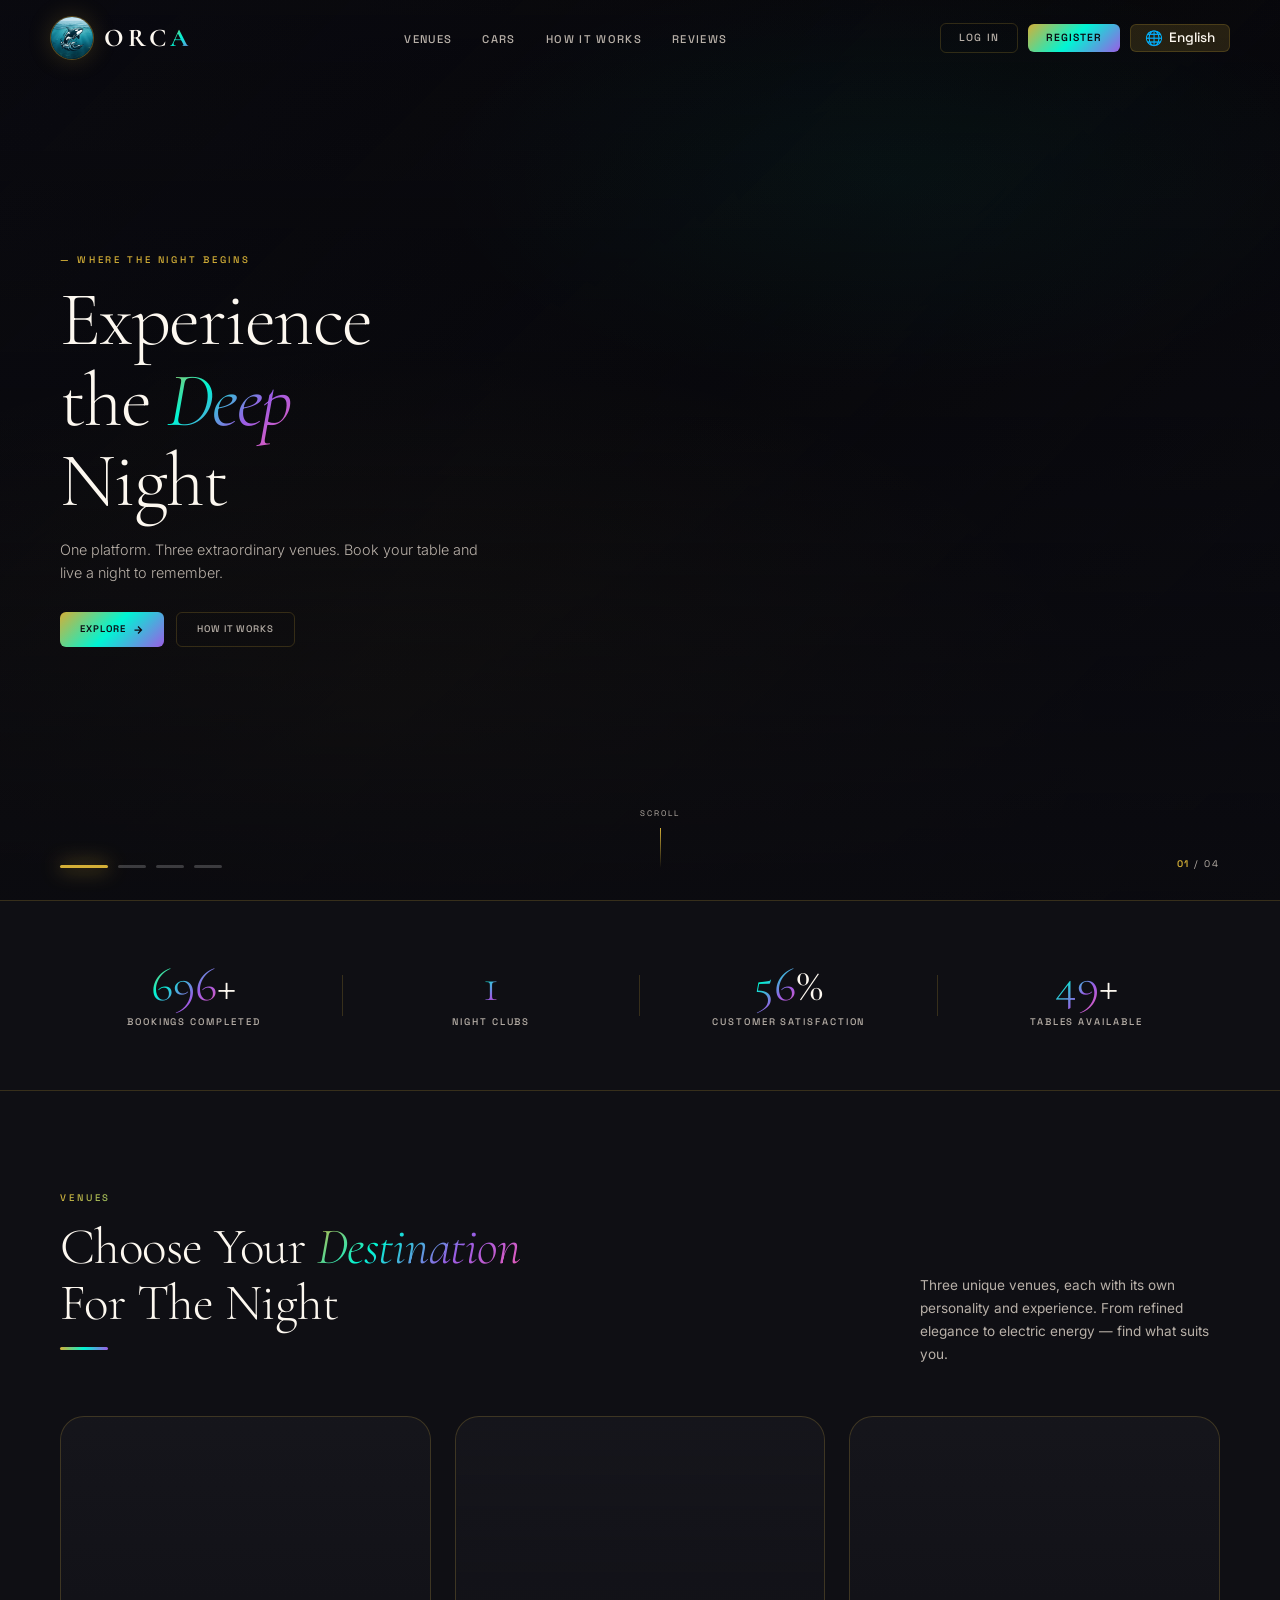
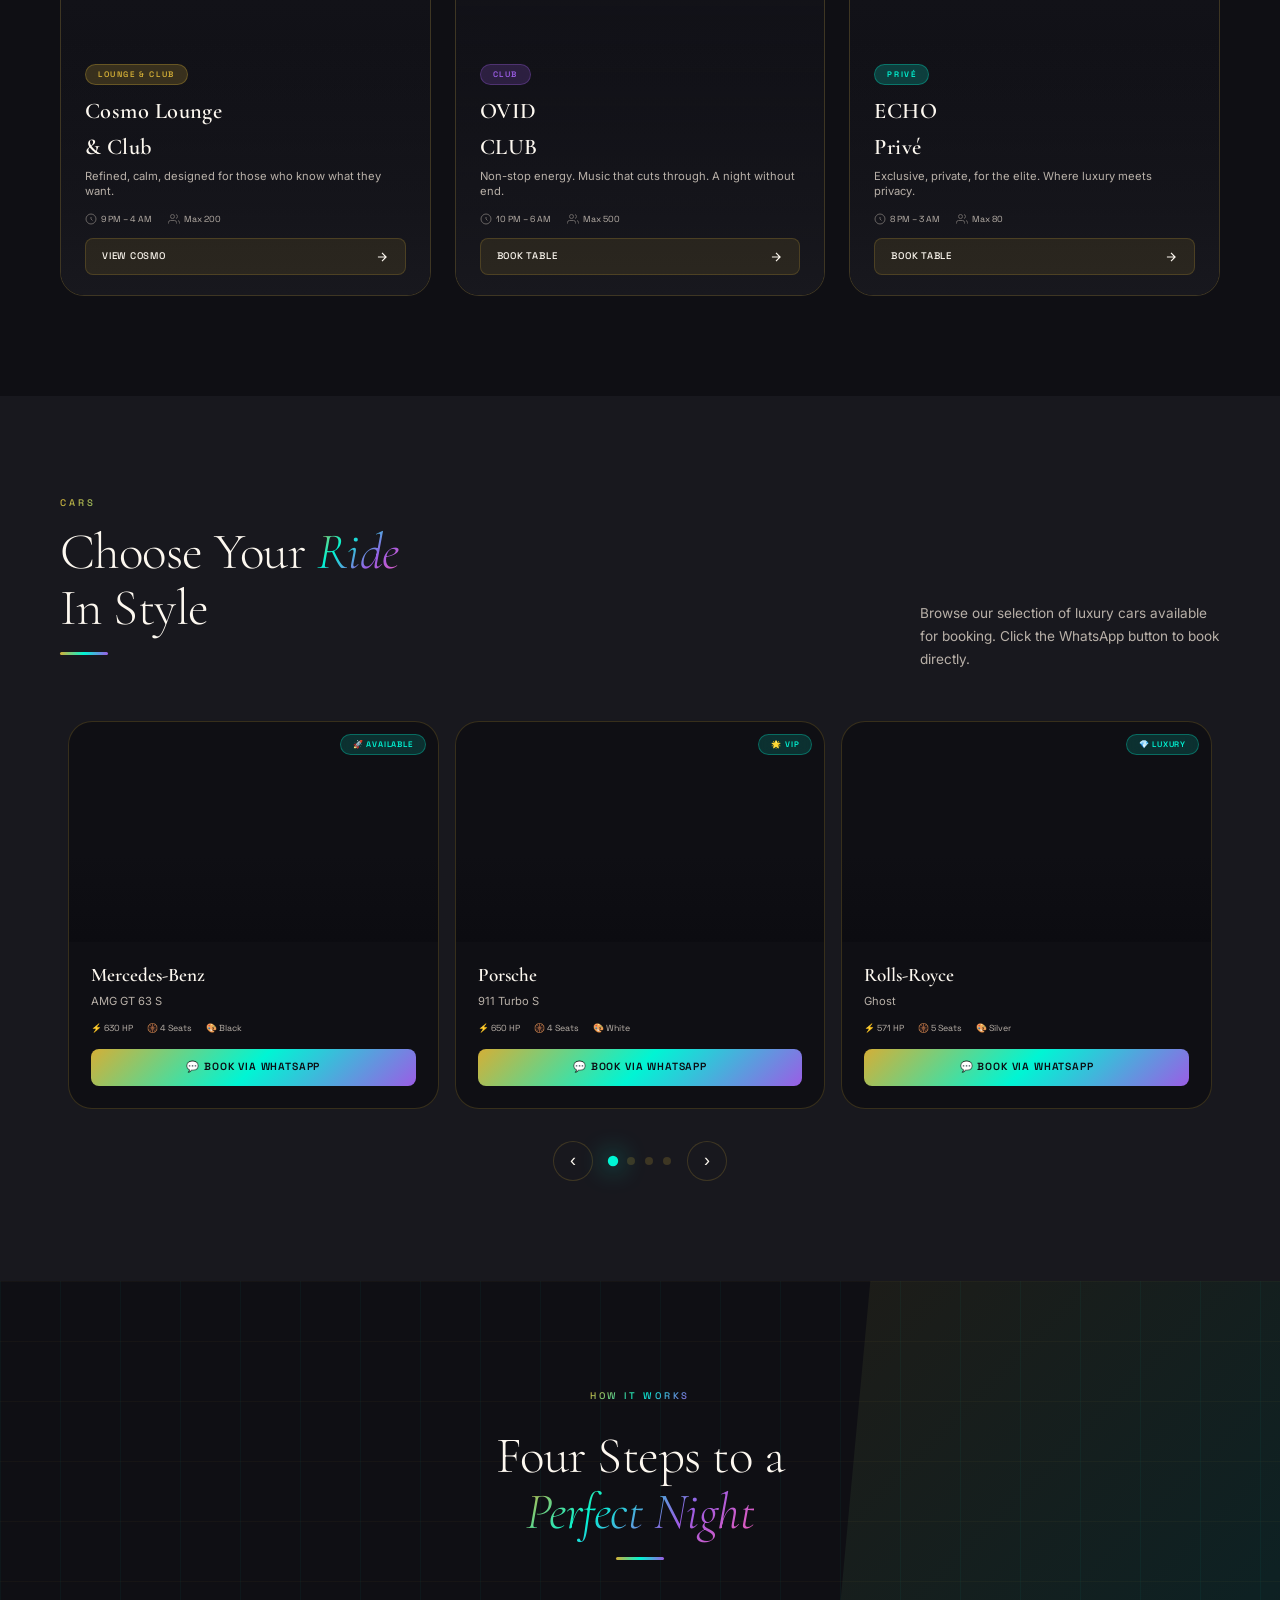
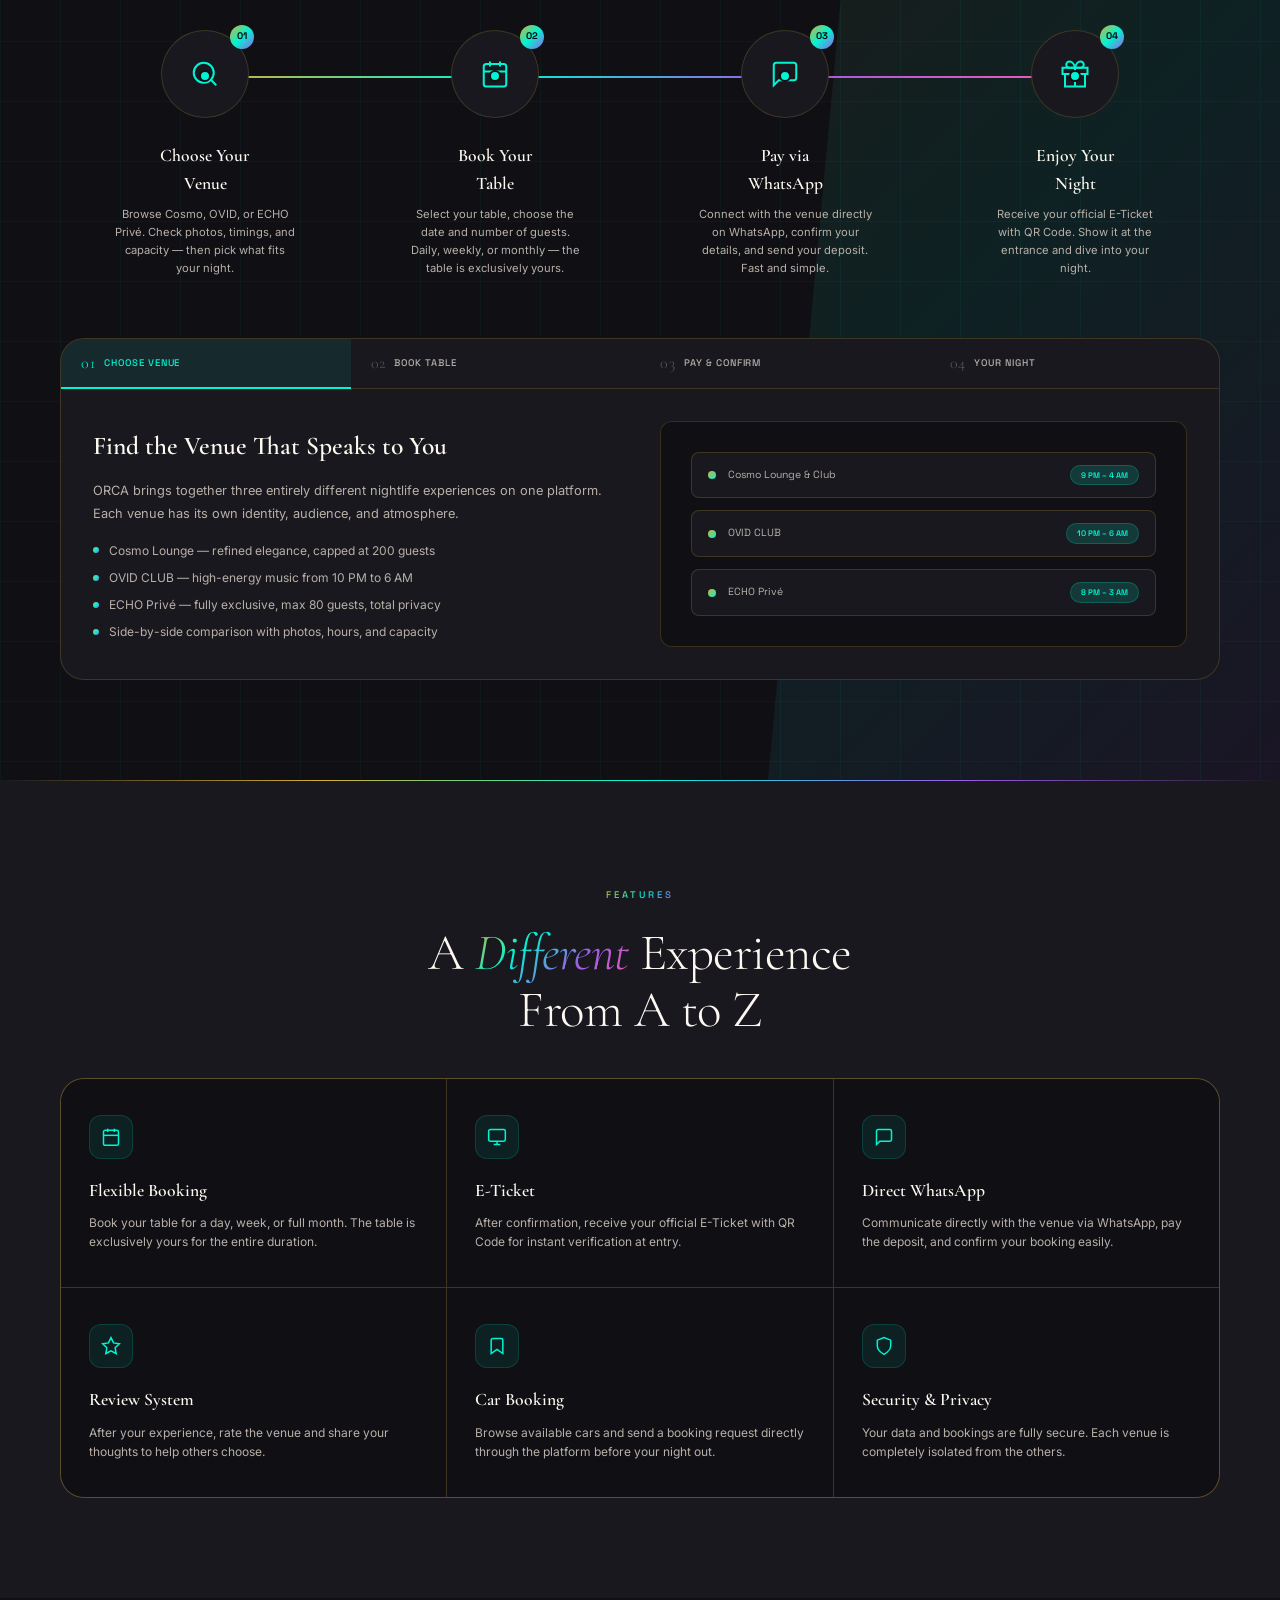
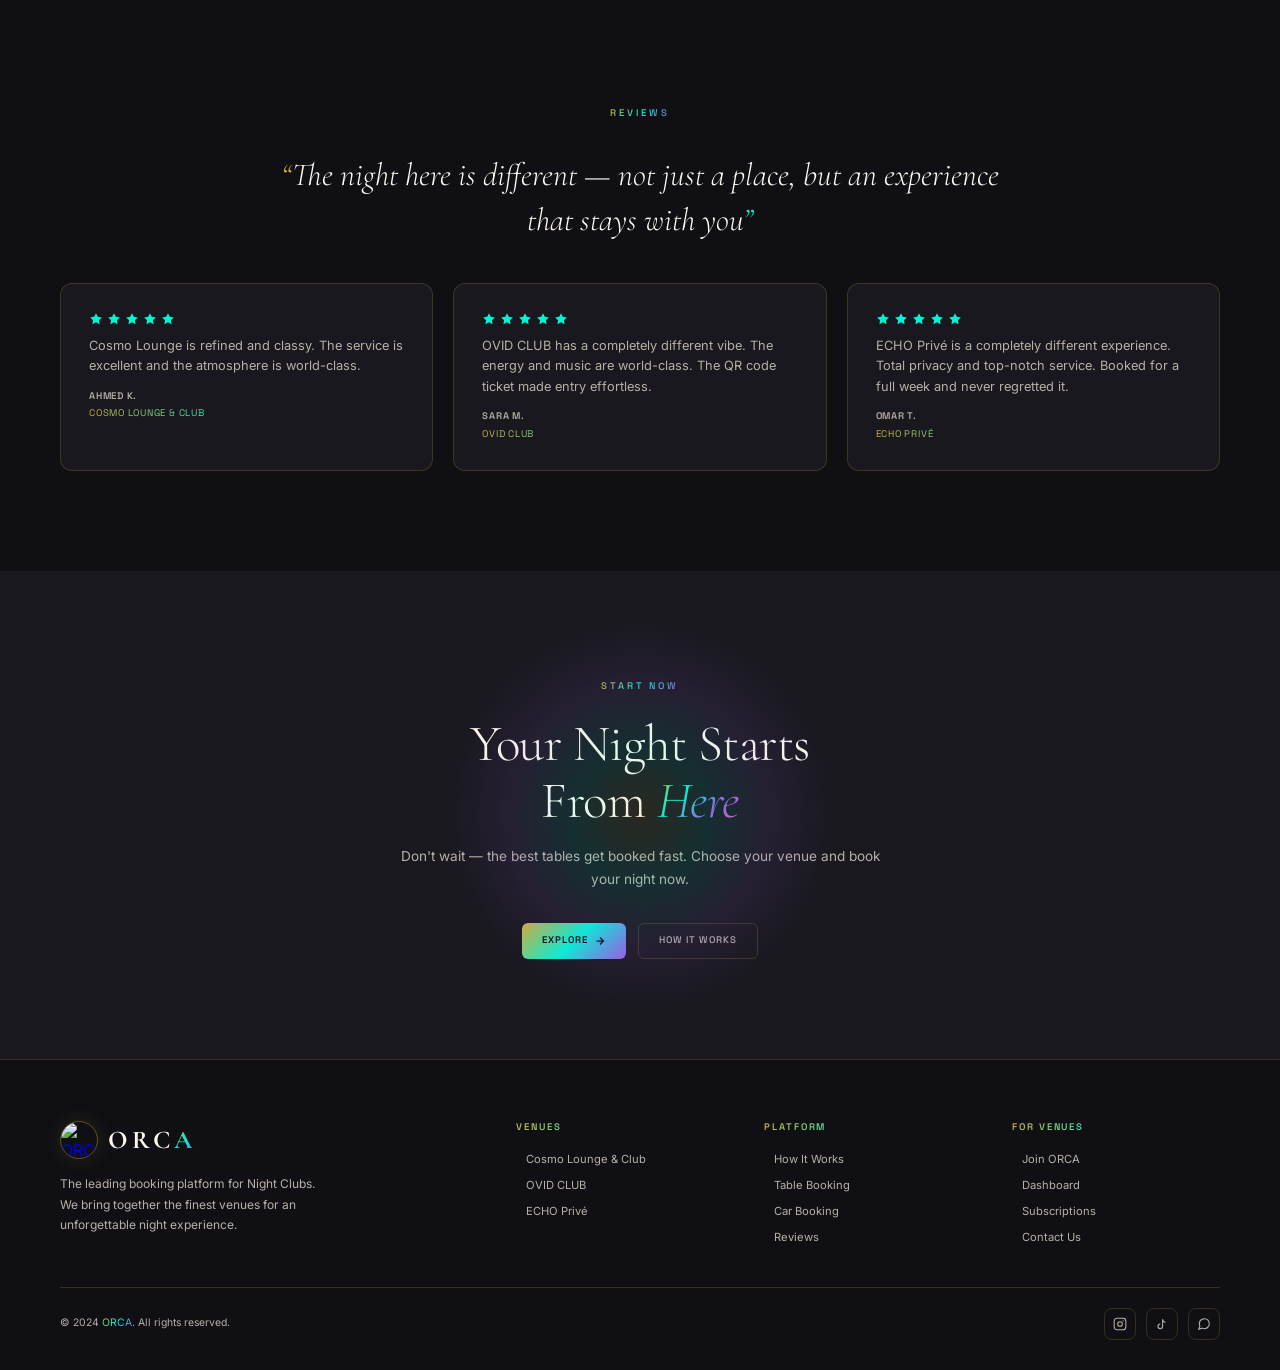
==== commit 58cdbace: "Update project with images" ====
--- a/index.html
+++ b/index.html
@@ -1503,7 +1503,7 @@
 <!-- ═══════════ NAVBAR ═══════════ -->
 <nav id="navbar">
   <a href="#" class="orca-logo">
-    <img src="img/7f5b4615-e644-46d6-a93b-3c5192e1a5cf.jfif" alt="ORCA Logo" class="logo-img" />
+    <img src="IMG/logo.png" alt="ORCA Logo" class="logo-img" />
     <span class="orca-logo-text">ORC<span>A</span></span>
   </a>
   <ul class="nav-links" id="navLinks">
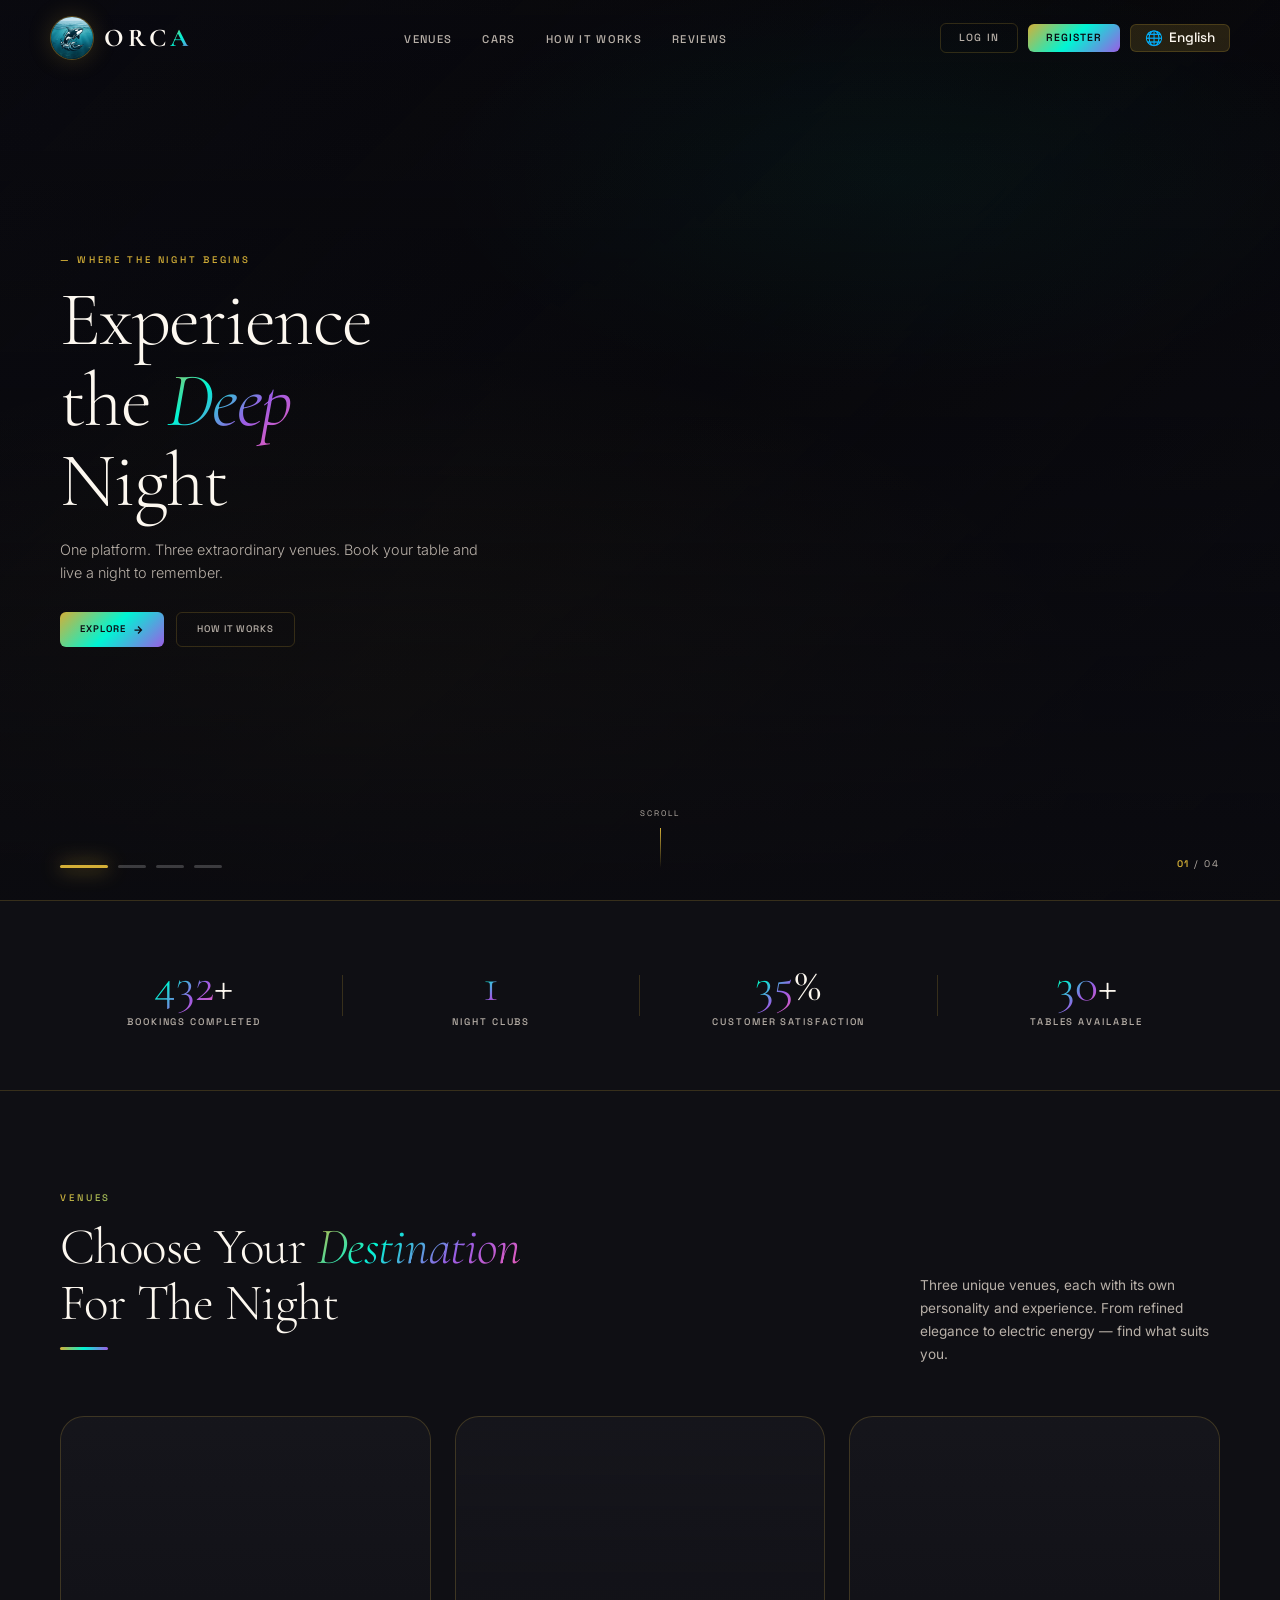
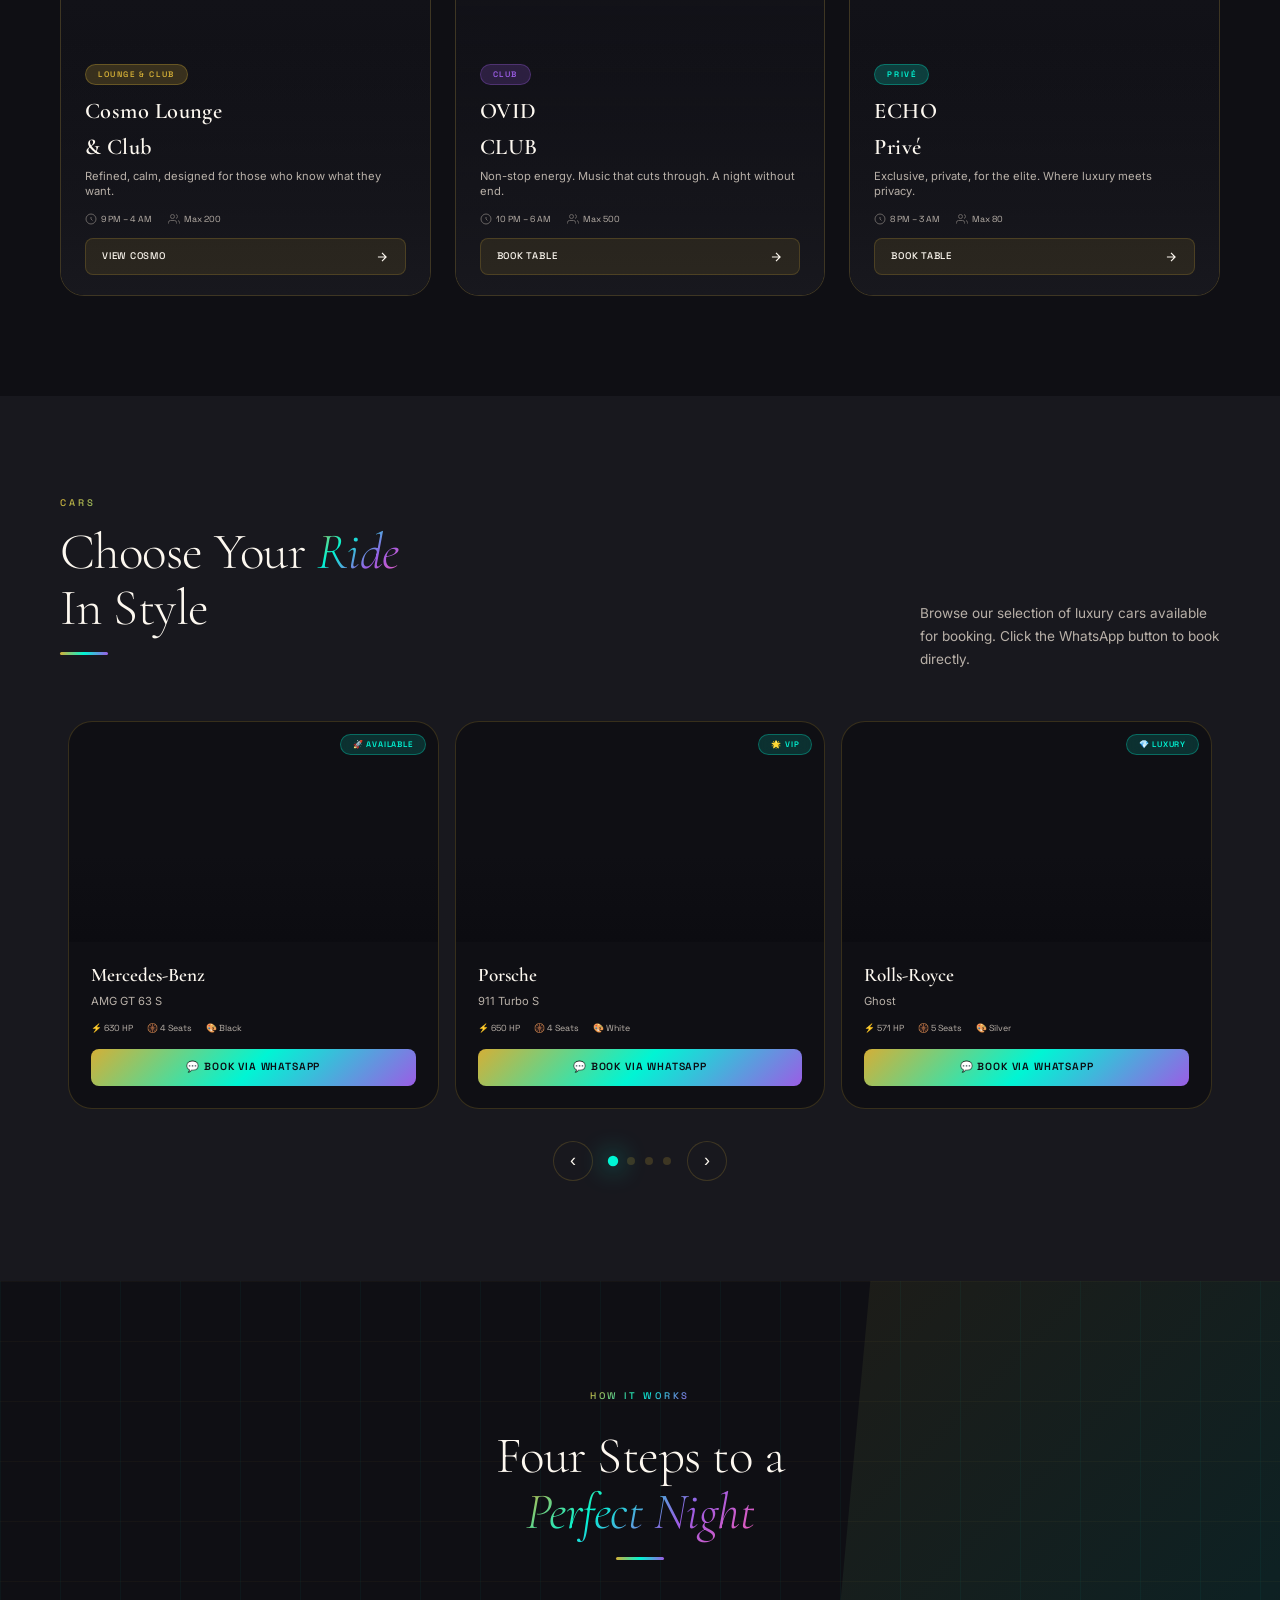
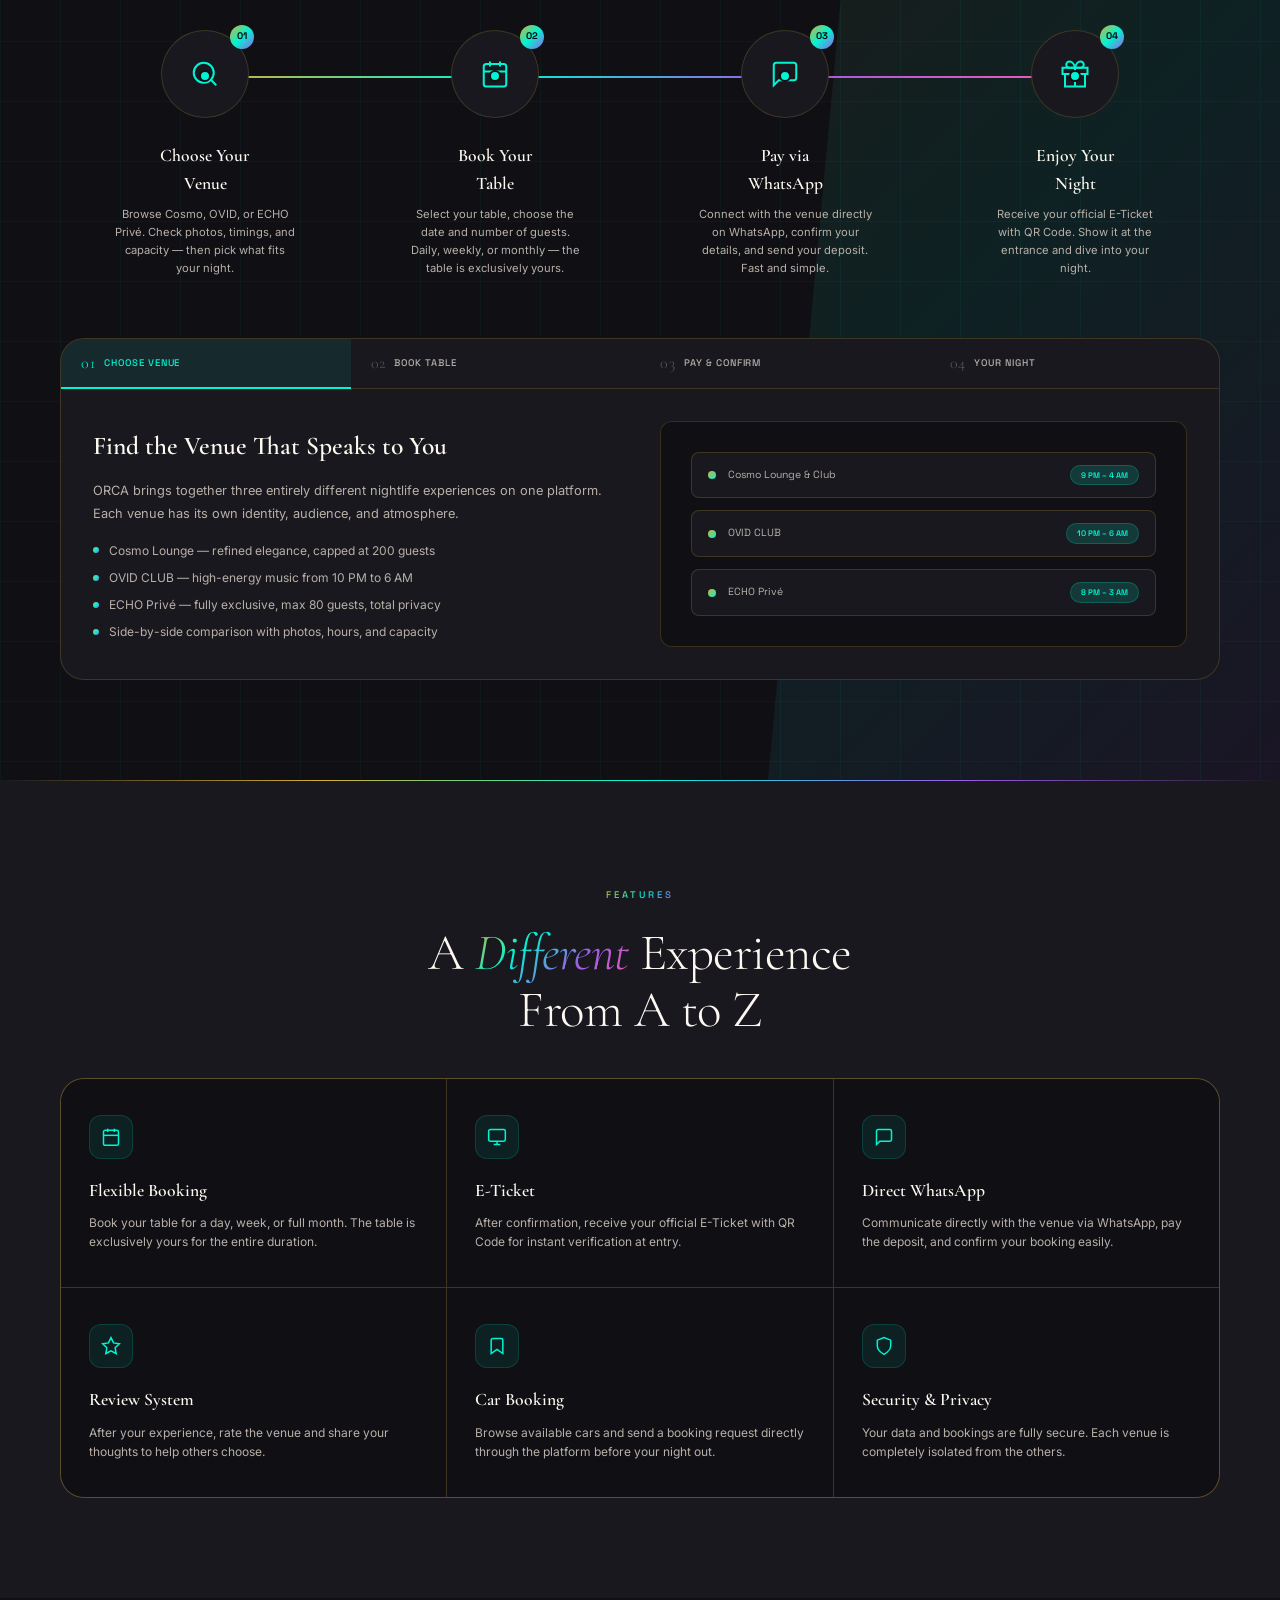
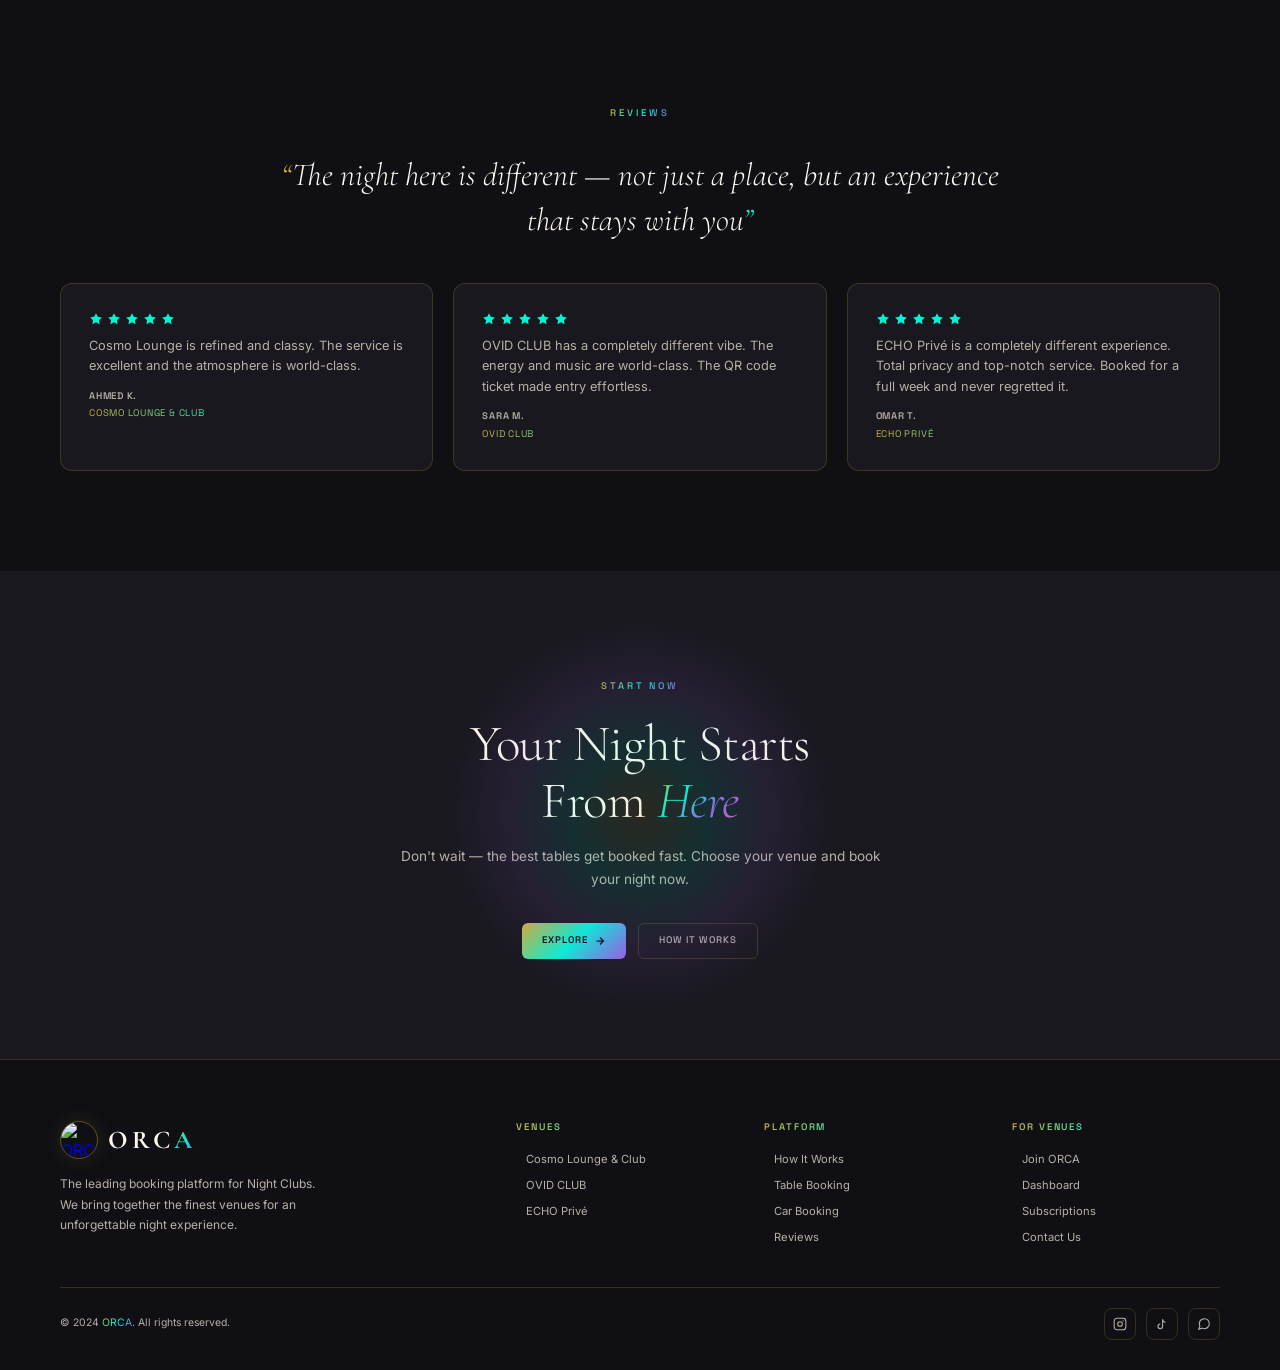
==== commit eac56900: "Update project with images" ====
--- a/index.html
+++ b/index.html
@@ -1488,7 +1488,7 @@
 <!-- ═══════════ LOADER (circular orca with spin) ═══════════ -->
 <div id="loader">
   <div class="loader-ring">
-    <img src="img/7f5b4615-e644-46d6-a93b-3c5192e1a5cf.jfif" alt="ORCA" />
+    <img src="IMG/logo.png" alt="ORCA" />
   </div>
   <div class="loader-text">ORCA</div>
   <div class="loader-dots">
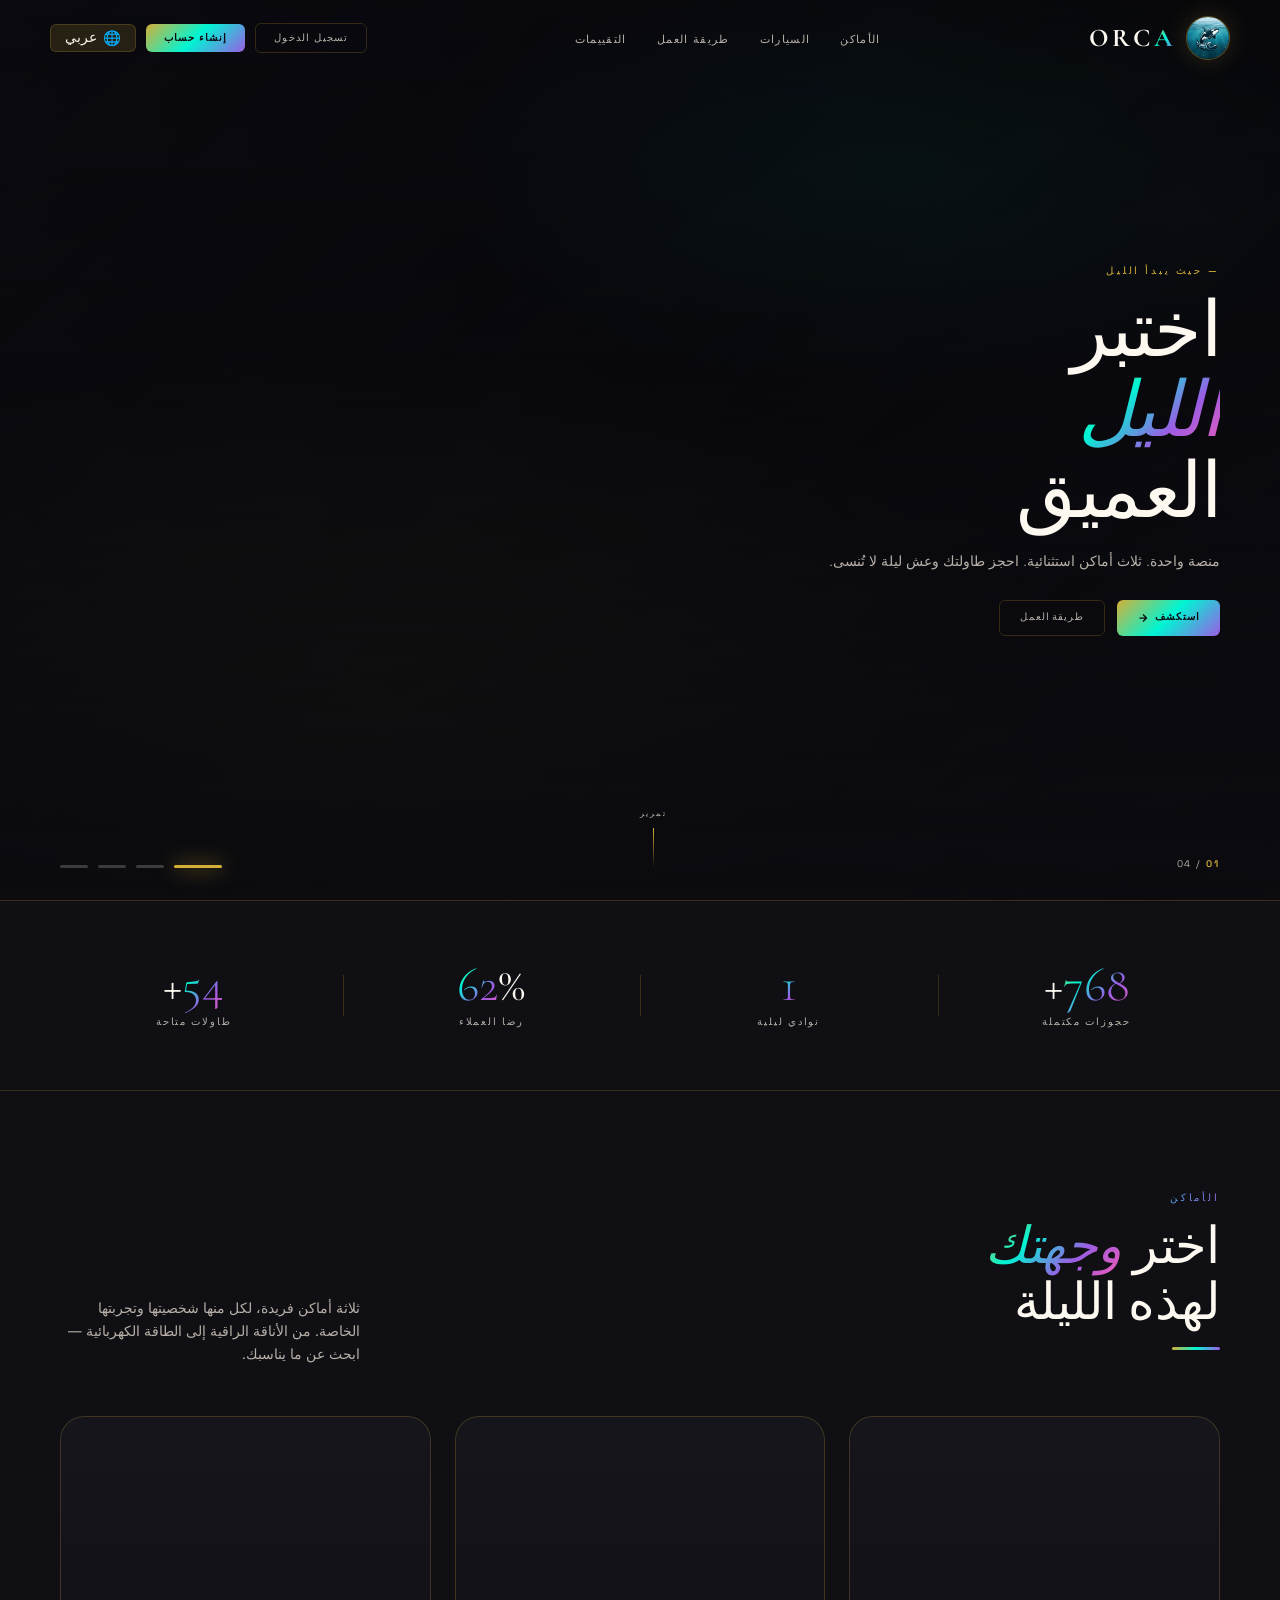
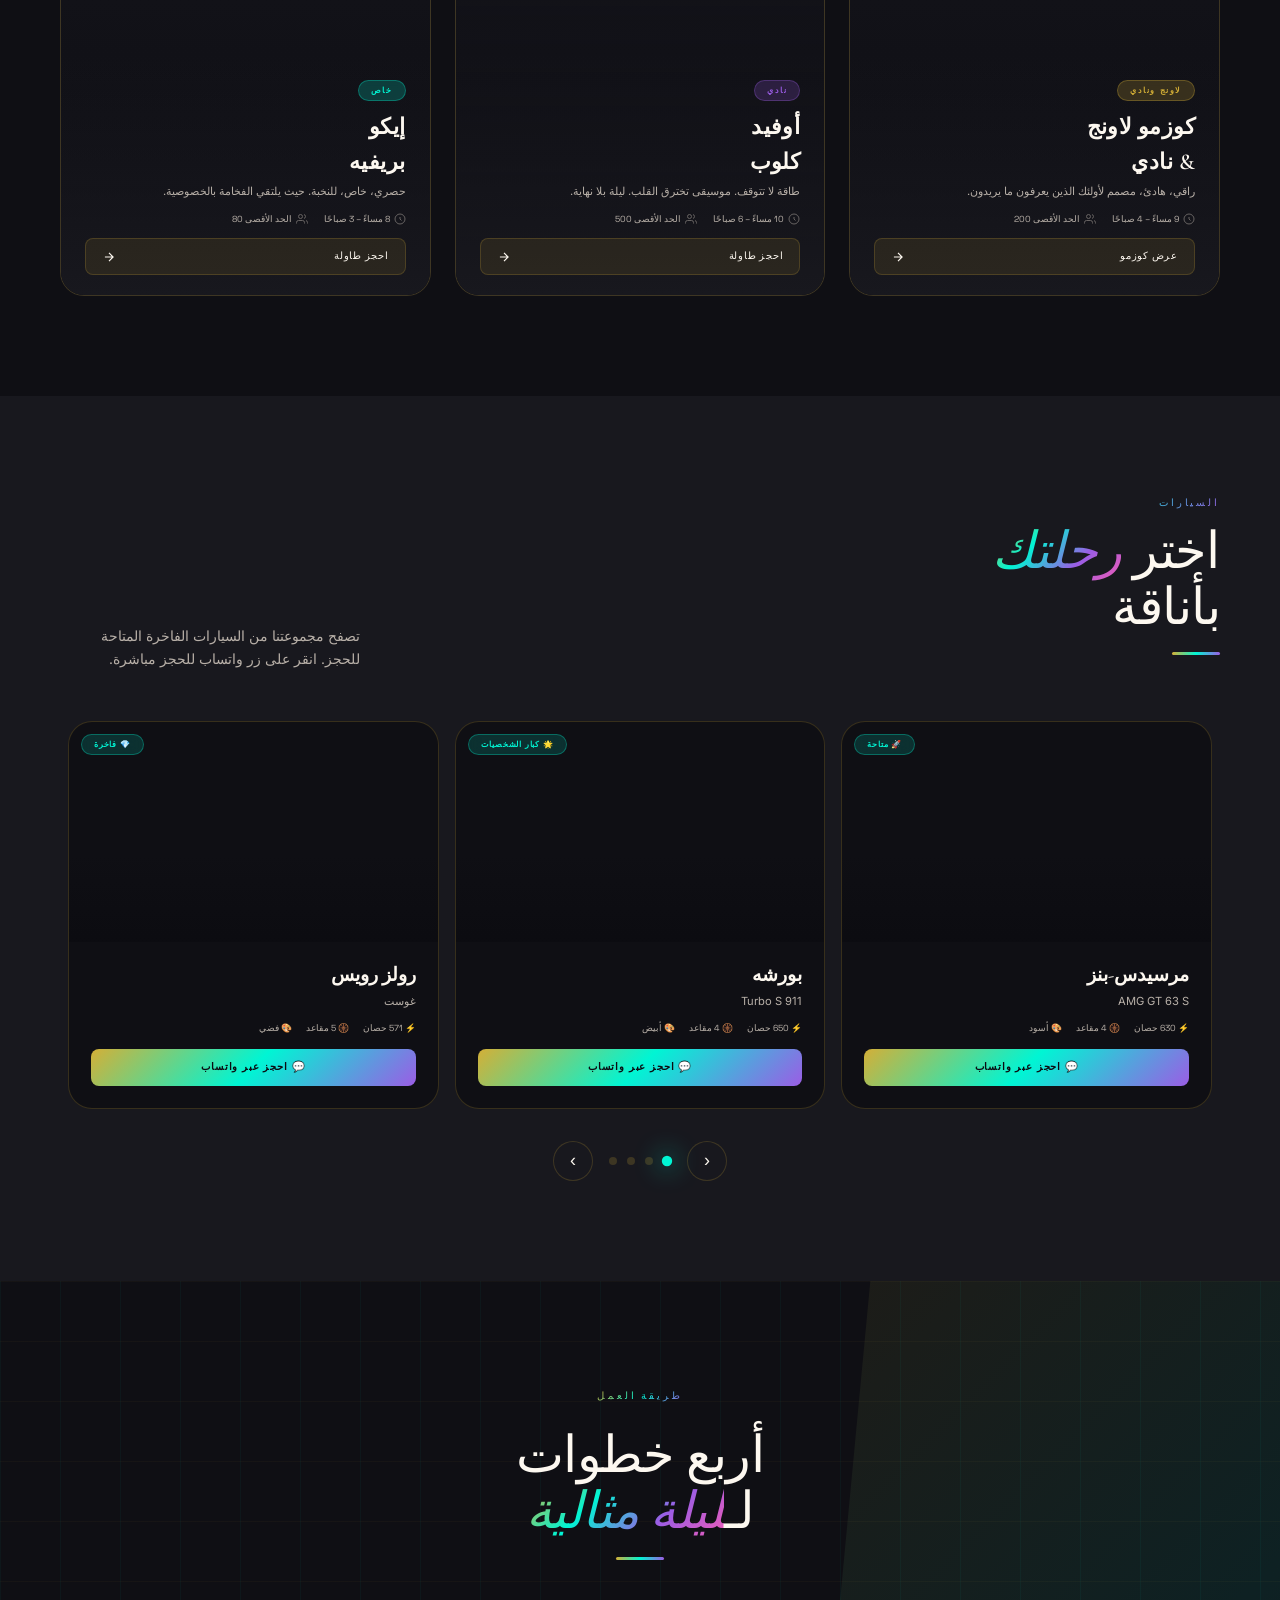
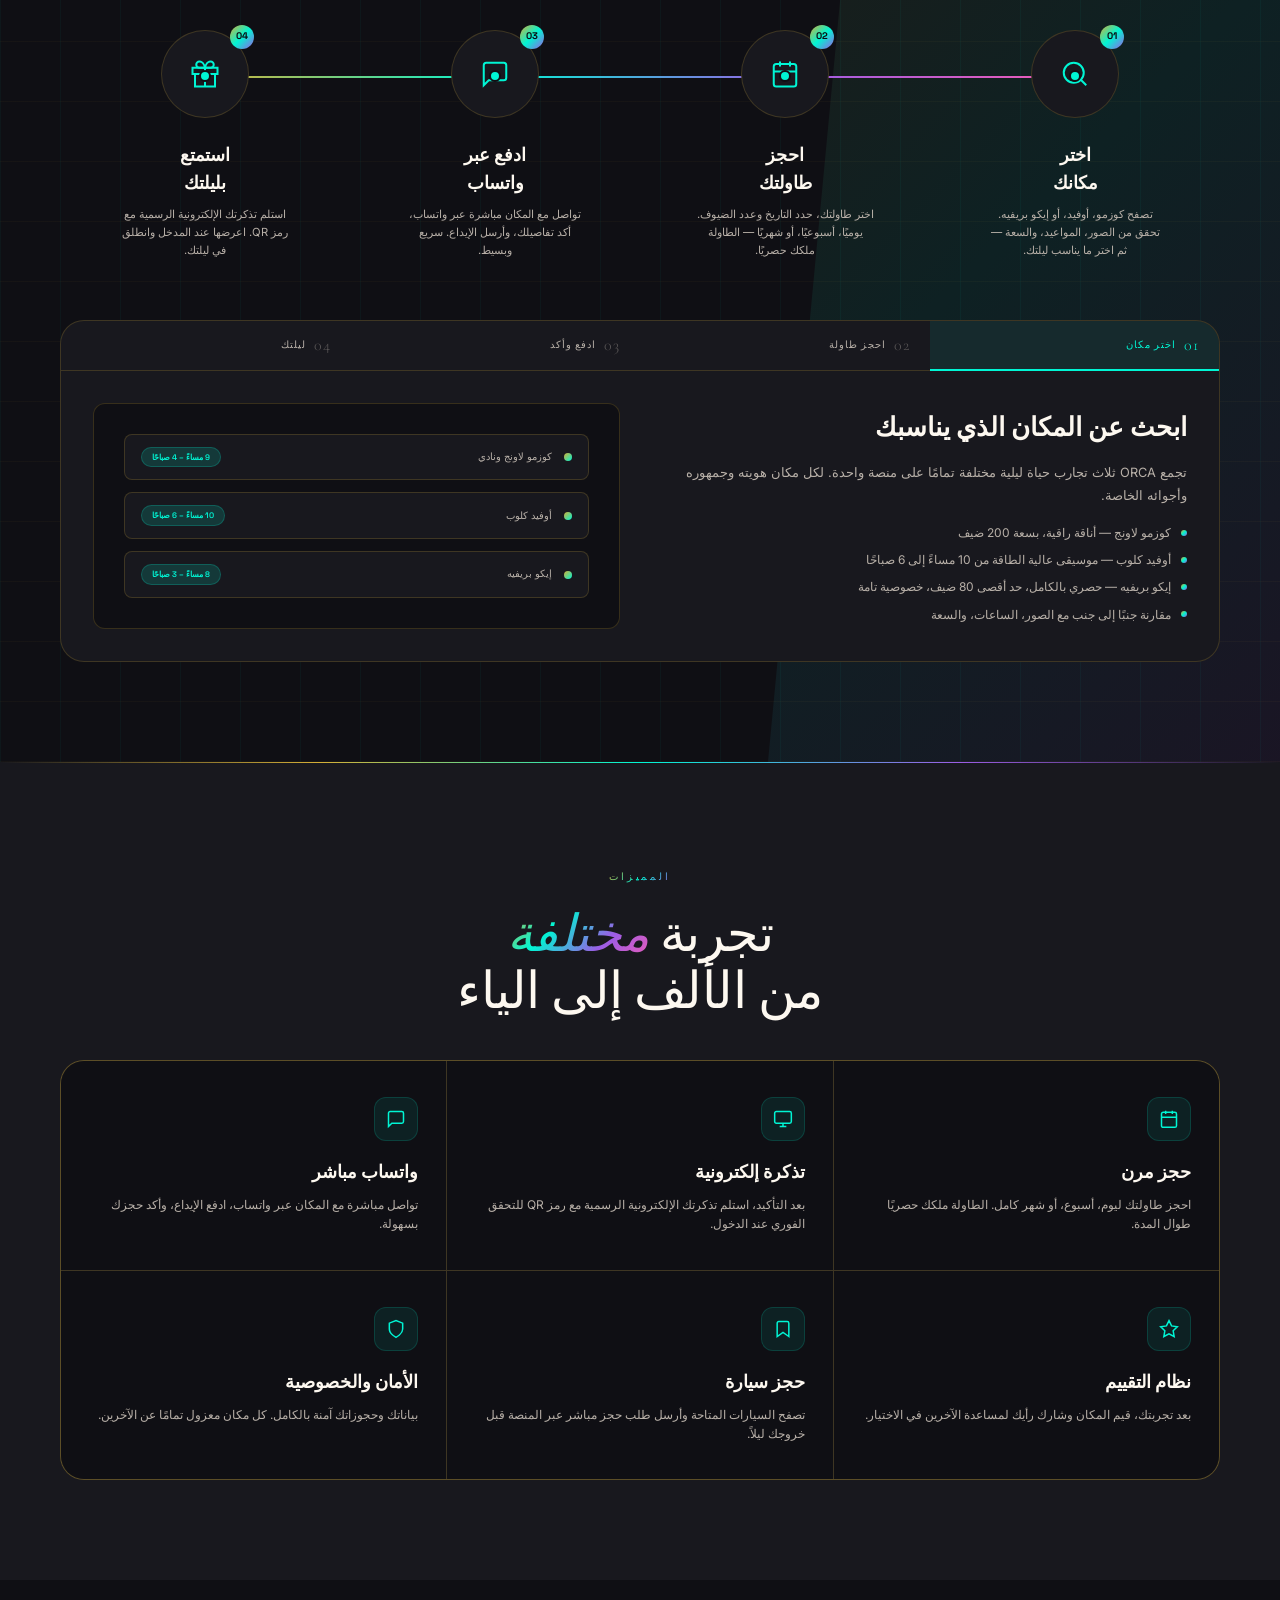
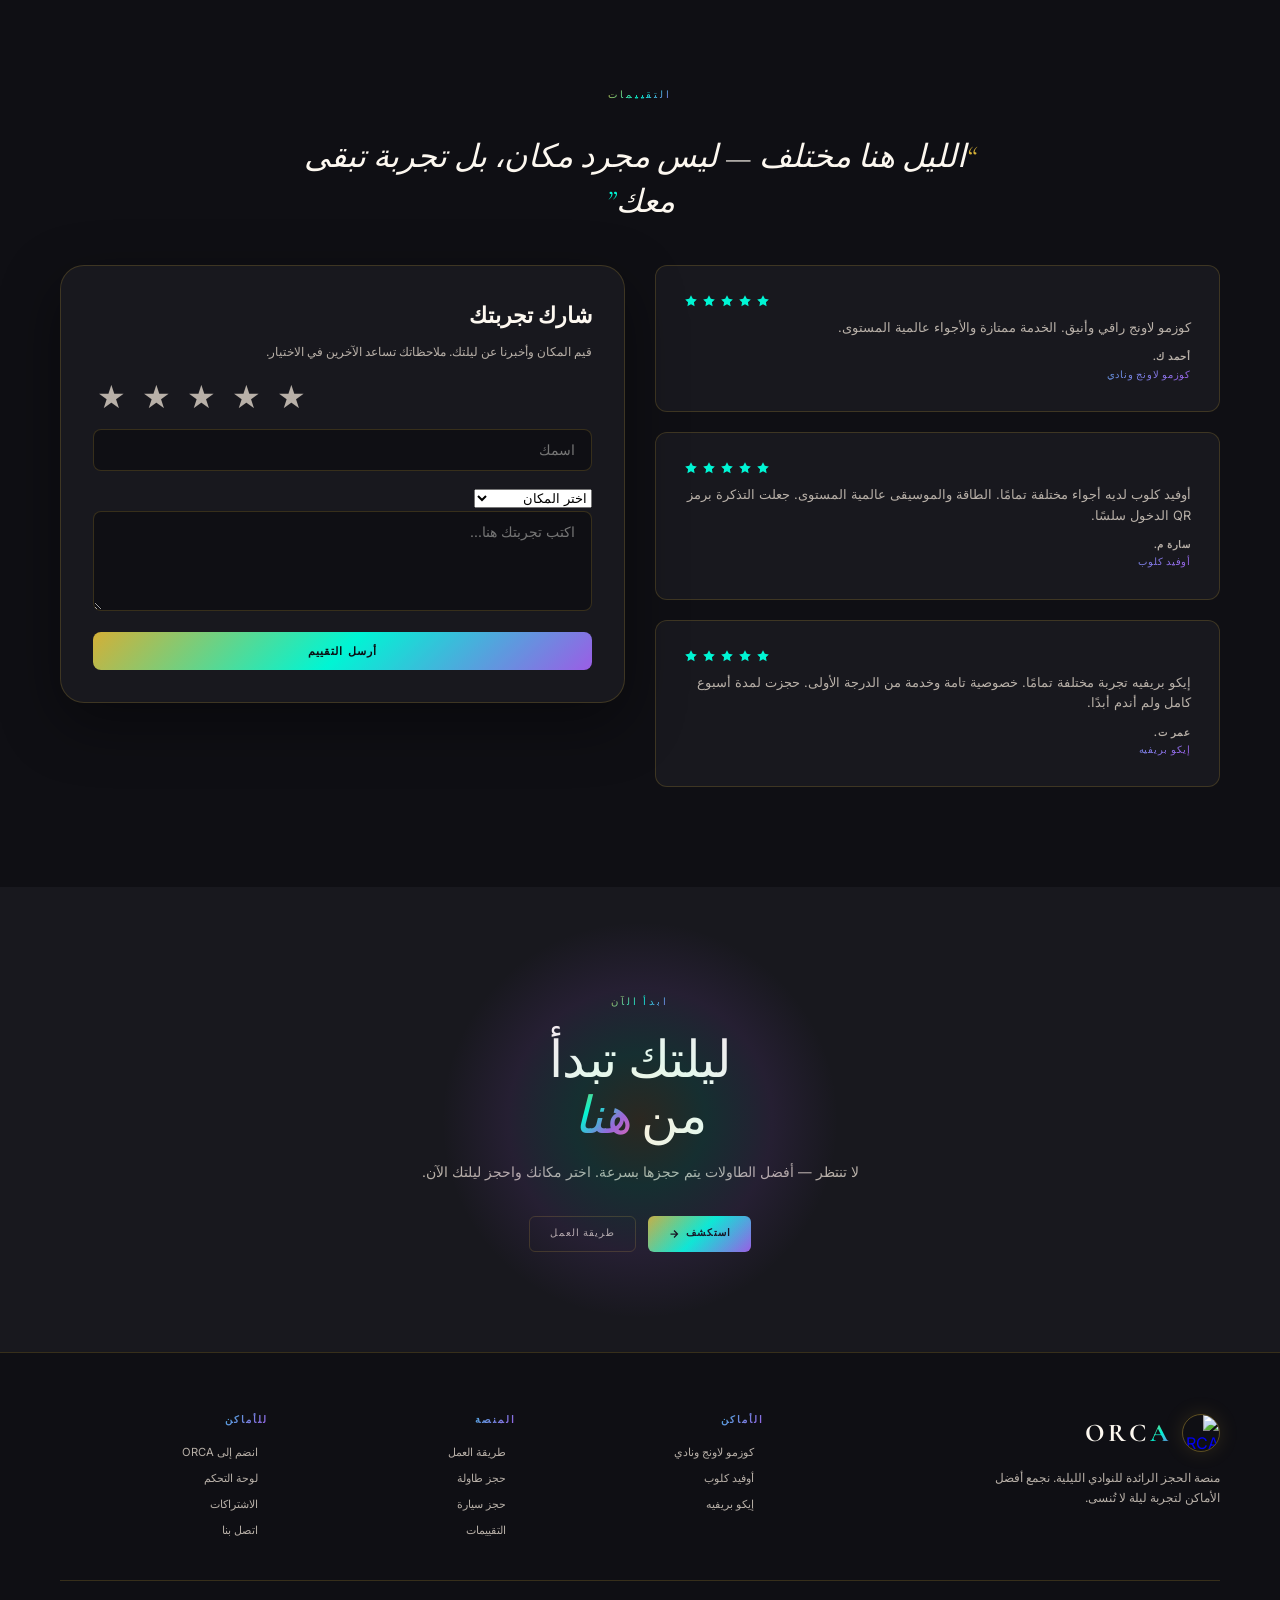
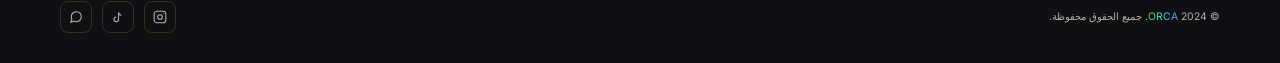
==== commit 58e03e88: "Update project" ====
--- a/index.html
+++ b/index.html
@@ -1,9 +1,9 @@
 <!DOCTYPE html>
-<html lang="en">
+<html lang="ar" dir="rtl">
 <head>
   <meta charset="UTF-8" />
   <meta name="viewport" content="width=device-width, initial-scale=1.0" />
-  <title>🐋 ORCA – Night Club Platform</title>
+  <title>🐋 ORCA – منصة النوادي الليلية</title>
   <link rel="preconnect" href="https://fonts.googleapis.com" />
   <link rel="preconnect" href="https://fonts.gstatic.com" crossorigin />
   <link href="https://fonts.googleapis.com/css2?family=Cormorant+Garamond:wght@300;400;600;700&family=Inter:wght@300;400;500;600&family=Space+Grotesk:wght@300;400;500;600;700&display=swap" rel="stylesheet" />
@@ -16,6 +16,8 @@
       font-family: 'Inter', sans-serif;
       overflow-x: hidden;
       line-height: 1.6;
+      direction: rtl;
+      text-align: right;
     }
     ::-webkit-scrollbar { width: 6px; }
     ::-webkit-scrollbar-track { background: #0b0b10; }
@@ -53,7 +55,7 @@
       --r-lg: 24px;
     }
 
-    /* ─── LOADER (circular orca + spin) ────────────── */
+    /* ─── LOADER ────────────────────────────── */
     #loader {
       position: fixed;
       inset: 0;
@@ -65,1127 +67,237 @@
       z-index: 99999;
       transition: opacity 0.8s ease, visibility 0.8s ease;
     }
-    #loader.hidden {
-      opacity: 0;
-      visibility: hidden;
-      pointer-events: none;
-    }
-    .loader-ring {
-      position: relative;
-      width: 150px;
-      height: 150px;
-      border-radius: 50%;
-      display: flex;
-      align-items: center;
-      justify-content: center;
-    }
+    #loader.hidden { opacity: 0; visibility: hidden; pointer-events: none; }
+    .loader-ring { position: relative; width: 150px; height: 150px; border-radius: 50%; display: flex; align-items: center; justify-content: center; }
     .loader-ring::before {
-      content: '';
-      position: absolute;
-      inset: 0;
-      border-radius: 50%;
-      padding: 4px;
+      content: ''; position: absolute; inset: 0; border-radius: 50%; padding: 4px;
       background: conic-gradient(from 0deg, transparent, var(--gold), var(--neon), var(--purple), var(--pink), transparent);
       -webkit-mask: linear-gradient(#fff 0 0) content-box, linear-gradient(#fff 0 0);
       mask: linear-gradient(#fff 0 0) content-box, linear-gradient(#fff 0 0);
-      -webkit-mask-composite: xor;
-      mask-composite: exclude;
+      -webkit-mask-composite: xor; mask-composite: exclude;
       animation: spinRing 2.4s cubic-bezier(0.65, 0, 0.35, 1) infinite;
     }
-    @keyframes spinRing {
-      0% { transform: rotate(0deg); }
-      100% { transform: rotate(360deg); }
-    }
-    .loader-ring img {
-      width: 90px;
-      height: 90px;
-      border-radius: 50%;
-      object-fit: cover;
-      border: 2px solid rgba(212, 175, 55, 0.25);
-      box-shadow: 0 0 40px rgba(212, 175, 55, 0.25);
-      animation: pulseOrca 2.2s ease-in-out infinite;
-      z-index: 2;
-    }
-    @keyframes pulseOrca {
-      0%, 100% { transform: scale(1); box-shadow: 0 0 30px rgba(212,175,55,0.2); }
-      50% { transform: scale(1.05); box-shadow: 0 0 60px rgba(212,175,55,0.4), 0 0 100px rgba(0,245,212,0.15); }
-    }
-    .loader-dots {
-      display: flex;
-      gap: 14px;
-      margin-top: 30px;
-    }
-    .loader-dot {
-      width: 12px;
-      height: 12px;
-      border-radius: 50%;
-      background: var(--gold);
-      animation: dotJump 1.2s ease-in-out infinite;
-    }
+    @keyframes spinRing { 0% { transform: rotate(0deg); } 100% { transform: rotate(360deg); } }
+    .loader-ring img { width: 90px; height: 90px; border-radius: 50%; object-fit: cover; border: 2px solid rgba(212, 175, 55, 0.25); box-shadow: 0 0 40px rgba(212, 175, 55, 0.25); animation: pulseOrca 2.2s ease-in-out infinite; z-index: 2; }
+    @keyframes pulseOrca { 0%, 100% { transform: scale(1); box-shadow: 0 0 30px rgba(212,175,55,0.2); } 50% { transform: scale(1.05); box-shadow: 0 0 60px rgba(212,175,55,0.4), 0 0 100px rgba(0,245,212,0.15); } }
+    .loader-dots { display: flex; gap: 14px; margin-top: 30px; }
+    .loader-dot { width: 12px; height: 12px; border-radius: 50%; background: var(--gold); animation: dotJump 1.2s ease-in-out infinite; }
     .loader-dot:nth-child(2) { background: var(--neon); animation-delay: 0.15s; }
     .loader-dot:nth-child(3) { background: var(--purple); animation-delay: 0.3s; }
     .loader-dot:nth-child(4) { background: var(--pink); animation-delay: 0.45s; }
     .loader-dot:nth-child(5) { background: var(--teal); animation-delay: 0.6s; }
-    @keyframes dotJump {
-      0%, 80%, 100% { transform: translateY(0) scale(0.6); opacity: 0.3; }
-      40% { transform: translateY(-20px) scale(1); opacity: 1; }
-    }
-    .loader-text {
-      font-family: var(--ff-display);
-      font-size: 1.8rem;
-      font-weight: 300;
-      letter-spacing: 0.4em;
-      margin-top: 24px;
-      background: linear-gradient(135deg, var(--gold), var(--neon), var(--purple), var(--pink));
-      -webkit-background-clip: text;
-      -webkit-text-fill-color: transparent;
-      background-clip: text;
-      animation: shimmer 2s ease-in-out infinite;
-    }
+    @keyframes dotJump { 0%, 80%, 100% { transform: translateY(0) scale(0.6); opacity: 0.3; } 40% { transform: translateY(-20px) scale(1); opacity: 1; } }
+    .loader-text { font-family: var(--ff-display); font-size: 1.8rem; font-weight: 300; letter-spacing: 0.4em; margin-top: 24px; background: linear-gradient(135deg, var(--gold), var(--neon), var(--purple), var(--pink)); -webkit-background-clip: text; -webkit-text-fill-color: transparent; background-clip: text; animation: shimmer 2s ease-in-out infinite; }
     @keyframes shimmer { 0%, 100% { filter: brightness(1); } 50% { filter: brightness(1.5); } }
 
     /* ─── NAVBAR ─────────────────────────────────────── */
     #navbar {
-      position: fixed;
-      top: 0; left: 0; right: 0;
+      position: fixed; top: 0; left: 0; right: 0;
       padding: 16px 50px;
-      display: flex;
-      align-items: center;
-      justify-content: space-between;
+      display: flex; align-items: center; justify-content: space-between;
       z-index: 1000;
       background: transparent;
       transition: background 0.4s, backdrop-filter 0.4s, padding 0.3s;
     }
-    #navbar.scrolled {
-      background: rgba(11, 11, 16, 0.92);
-      backdrop-filter: blur(20px);
-      padding: 10px 50px;
-      border-bottom: 1px solid var(--border);
-    }
-    .orca-logo {
-      display: flex;
-      align-items: center;
-      gap: 10px;
-      text-decoration: none;
-    }
-    .orca-logo .logo-img {
-      width: 44px;
-      height: 44px;
-      border-radius: 50%;
-      object-fit: cover;
-      border: 1px solid rgba(212,175,55,0.4);
-      box-shadow: 0 0 25px rgba(212,175,55,0.2);
-      transition: transform 0.3s, box-shadow 0.3s;
-      image-rendering: auto;
-      background: #0b0b10;
-    }
-    .orca-logo:hover .logo-img {
-      transform: scale(1.06) rotate(-2deg);
-      box-shadow: 0 0 40px rgba(212,175,55,0.35);
-    }
-    .orca-logo-text {
-      font-family: var(--ff-display);
-      font-size: 1.6rem;
-      font-weight: 700;
-      letter-spacing: 0.15em;
-      color: var(--cream);
-    }
+    #navbar.scrolled { background: rgba(11, 11, 16, 0.92); backdrop-filter: blur(20px); padding: 10px 50px; border-bottom: 1px solid var(--border); }
+    .orca-logo { display: flex; align-items: center; gap: 10px; text-decoration: none; }
+    .orca-logo .logo-img { width: 44px; height: 44px; border-radius: 50%; object-fit: cover; border: 1px solid rgba(212,175,55,0.4); box-shadow: 0 0 25px rgba(212,175,55,0.2); transition: transform 0.3s, box-shadow 0.3s; background: #0b0b10; }
+    .orca-logo:hover .logo-img { transform: scale(1.06) rotate(-2deg); box-shadow: 0 0 40px rgba(212,175,55,0.35); }
+    .orca-logo-text { font-family: var(--ff-display); font-size: 1.6rem; font-weight: 700; letter-spacing: 0.15em; color: var(--cream); }
     .orca-logo-text span { background: linear-gradient(135deg, var(--gold), var(--neon), var(--purple)); -webkit-background-clip: text; -webkit-text-fill-color: transparent; background-clip: text; }
 
-    .nav-links {
-      display: flex;
-      align-items: center;
-      gap: 30px;
-      list-style: none;
-    }
-    .nav-links a {
-      font-family: var(--ff-ui);
-      font-size: 0.7rem;
-      font-weight: 500;
-      letter-spacing: 0.12em;
-      text-transform: uppercase;
-      color: var(--text-dim);
-      text-decoration: none;
-      position: relative;
-      transition: color 0.3s;
-    }
-    .nav-links a::after {
-      content: '';
-      position: absolute;
-      bottom: -4px;
-      left: 0;
-      width: 0;
-      height: 2px;
-      background: linear-gradient(90deg, var(--gold), var(--neon), var(--purple));
-      transition: width 0.3s;
-    }
+    .nav-links { display: flex; align-items: center; gap: 30px; list-style: none; }
+    .nav-links a { font-family: var(--ff-ui); font-size: 0.7rem; font-weight: 500; letter-spacing: 0.12em; text-transform: uppercase; color: var(--text-dim); text-decoration: none; position: relative; transition: color 0.3s; }
+    .nav-links a::after { content: ''; position: absolute; bottom: -4px; left: 0; width: 0; height: 2px; background: linear-gradient(90deg, var(--gold), var(--neon), var(--purple)); transition: width 0.3s; }
     .nav-links a:hover { color: var(--cream); }
     .nav-links a:hover::after { width: 100%; }
 
-    .nav-actions {
-      display: flex;
-      align-items: center;
-      gap: 10px;
-    }
-    .nav-login {
-      font-family: var(--ff-ui);
-      font-size: 0.65rem;
-      font-weight: 500;
-      letter-spacing: 0.1em;
-      text-transform: uppercase;
-      color: var(--text-dim);
-      background: transparent;
-      border: 1px solid var(--border);
-      border-radius: 6px;
-      padding: 6px 18px;
-      cursor: pointer;
-      transition: all 0.3s;
-      text-decoration: none;
-    }
+    .nav-actions { display: flex; align-items: center; gap: 10px; }
+    .nav-login { font-family: var(--ff-ui); font-size: 0.65rem; font-weight: 500; letter-spacing: 0.1em; text-transform: uppercase; color: var(--text-dim); background: transparent; border: 1px solid var(--border); border-radius: 6px; padding: 6px 18px; cursor: pointer; transition: all 0.3s; text-decoration: none; }
     .nav-login:hover { color: var(--neon); border-color: var(--neon); box-shadow: 0 0 20px rgba(0, 245, 212, 0.2); }
-    .nav-register {
-      font-family: var(--ff-ui);
-      font-size: 0.65rem;
-      font-weight: 600;
-      letter-spacing: 0.1em;
-      text-transform: uppercase;
-      color: #0b0b10;
-      background: linear-gradient(135deg, var(--gold), var(--neon), var(--purple));
-      border: none;
-      border-radius: 6px;
-      padding: 6px 18px;
-      cursor: pointer;
-      transition: all 0.3s;
-      text-decoration: none;
-    }
+    .nav-register { font-family: var(--ff-ui); font-size: 0.65rem; font-weight: 600; letter-spacing: 0.1em; text-transform: uppercase; color: #0b0b10; background: linear-gradient(135deg, var(--gold), var(--neon), var(--purple)); border: none; border-radius: 6px; padding: 6px 18px; cursor: pointer; transition: all 0.3s; text-decoration: none; }
     .nav-register:hover { transform: translateY(-2px); box-shadow: 0 8px 30px rgba(212, 175, 55, 0.3); }
 
-    /* ─── TRANSLATION BUTTON ─────────────────────────── */
-    .translate-btn {
-      font-family: var(--ff-ui);
-      font-size: 0.85rem;
-      font-weight: 500;
-      color: var(--cream);
-      background: rgba(212, 175, 55, 0.15);
-      border: 1px solid var(--border);
-      border-radius: 6px;
-      padding: 4px 14px;
-      cursor: pointer;
-      transition: all 0.3s;
-      display: flex;
-      align-items: center;
-      gap: 6px;
-      text-decoration: none;
-    }
-    .translate-btn:hover {
-      background: rgba(212, 175, 55, 0.25);
-      border-color: var(--gold);
-      box-shadow: 0 0 20px rgba(212, 175, 55, 0.15);
-    }
-    .translate-btn .lang-icon {
-      font-size: 0.9rem;
-    }
-
-    .hamburger {
-      display: none;
-      flex-direction: column;
-      gap: 5px;
-      cursor: pointer;
-      padding: 4px;
-    }
-    .hamburger span {
-      display: block;
-      width: 26px;
-      height: 2px;
-      background: var(--cream);
-      transition: all 0.3s;
-    }
+    .translate-btn { font-family: var(--ff-ui); font-size: 0.85rem; font-weight: 500; color: var(--cream); background: rgba(212, 175, 55, 0.15); border: 1px solid var(--border); border-radius: 6px; padding: 4px 14px; cursor: pointer; transition: all 0.3s; display: flex; align-items: center; gap: 6px; text-decoration: none; }
+    .translate-btn:hover { background: rgba(212, 175, 55, 0.25); border-color: var(--gold); box-shadow: 0 0 20px rgba(212, 175, 55, 0.15); }
+    .translate-btn .lang-icon { font-size: 0.9rem; }
+
+    .hamburger { display: none; flex-direction: column; gap: 5px; cursor: pointer; padding: 4px; }
+    .hamburger span { display: block; width: 26px; height: 2px; background: var(--cream); transition: all 0.3s; }
 
     /* ─── HERO ───────────────────────────────────────── */
-    #hero {
-      position: relative;
-      width: 100%;
-      height: 100vh;
-      overflow: hidden;
-    }
-    .slide {
-      position: absolute;
-      inset: 0;
-      background-size: cover;
-      background-position: center;
-      opacity: 0;
-      transform: scale(1.08);
-      transition: opacity 1.8s cubic-bezier(0.4, 0, 0.2, 1), transform 10s cubic-bezier(0.25, 0.46, 0.45, 0.94);
-      will-change: opacity, transform;
-    }
+    #hero { position: relative; width: 100%; height: 100vh; overflow: hidden; }
+    .slide { position: absolute; inset: 0; background-size: cover; background-position: center; opacity: 0; transform: scale(1.08); transition: opacity 1.8s cubic-bezier(0.4, 0, 0.2, 1), transform 10s cubic-bezier(0.25, 0.46, 0.45, 0.94); will-change: opacity, transform; }
     .slide.active { opacity: 1; transform: scale(1); }
     .slide-1 { background: linear-gradient(135deg, rgba(10, 10, 16, 0.6), rgba(0, 0, 0, 0.3), rgba(10, 10, 16, 0.7)), url('https://images.unsplash.com/photo-1516450360452-9312f5e86fc7?w=1600&q=80') center/cover; }
     .slide-2 { background: linear-gradient(135deg, rgba(10, 10, 16, 0.6), rgba(0, 0, 0, 0.3), rgba(10, 10, 16, 0.7)), url('https://images.unsplash.com/photo-1566737236500-c8ac43014a67?w=1600&q=80') center/cover; }
     .slide-3 { background: linear-gradient(135deg, rgba(10, 10, 16, 0.6), rgba(0, 0, 0, 0.3), rgba(10, 10, 16, 0.7)), url('https://images.unsplash.com/photo-1524368535928-5b5e00ddc76b?w=1600&q=80') center/cover; }
     .slide-4 { background: linear-gradient(135deg, rgba(10, 10, 16, 0.6), rgba(0, 0, 0, 0.3), rgba(10, 10, 16, 0.7)), url('https://images.unsplash.com/photo-1516450360452-9312f5e86fc7?w=1600&q=80') center/cover; }
-    .slide::after {
-      content: '';
-      position: absolute;
-      inset: 0;
-      background: radial-gradient(ellipse 80% 60% at 30% 80%, rgba(212, 175, 55, 0.08), transparent 70%),
-                  radial-gradient(ellipse 60% 40% at 70% 20%, rgba(0, 245, 212, 0.05), transparent 60%);
-      z-index: 0;
-    }
-    .hero-overlay {
-      position: absolute;
-      inset: 0;
-      background: linear-gradient(to bottom, rgba(11, 11, 16, 0.1) 0%, rgba(11, 11, 16, 0.4) 50%, rgba(11, 11, 16, 0.9) 100%);
-      z-index: 1;
-    }
-    .hero-content {
-      position: absolute;
-      inset: 0;
-      z-index: 2;
-      display: flex;
-      flex-direction: column;
-      justify-content: center;
-      align-items: flex-start;
-      padding: 0 60px;
-      max-width: 700px;
-    }
-    .hero-eyebrow {
-      font-family: var(--ff-ui);
-      font-size: 0.6rem;
-      font-weight: 500;
-      letter-spacing: 0.3em;
-      text-transform: uppercase;
-      color: var(--gold);
-      margin-bottom: 12px;
-      opacity: 0;
-      transform: translateY(20px);
-      animation: fadeUp 0.8s 0.3s forwards;
-    }
-    .hero-title {
-      font-family: var(--ff-display);
-      font-size: clamp(2.6rem, 6vw, 4.8rem);
-      font-weight: 300;
-      line-height: 1.05;
-      color: var(--cream);
-      letter-spacing: -0.02em;
-      margin-bottom: 16px;
-      opacity: 0;
-      transform: translateY(30px);
-      animation: fadeUp 1s 0.5s forwards;
-    }
-    .hero-title em {
-      font-style: italic;
-      background: linear-gradient(135deg, var(--gold), var(--neon), var(--purple), var(--pink));
-      -webkit-background-clip: text;
-      -webkit-text-fill-color: transparent;
-      background-clip: text;
-    }
-    .hero-subtitle {
-      font-size: 0.9rem;
-      font-weight: 300;
-      color: var(--text-dim);
-      max-width: 420px;
-      margin-bottom: 28px;
-      opacity: 0;
-      transform: translateY(20px);
-      animation: fadeUp 0.8s 0.7s forwards;
-    }
-    .hero-actions {
-      display: flex;
-      gap: 12px;
-      opacity: 0;
-      transform: translateY(20px);
-      animation: fadeUp 0.8s 0.9s forwards;
-    }
+    .slide::after { content: ''; position: absolute; inset: 0; background: radial-gradient(ellipse 80% 60% at 30% 80%, rgba(212, 175, 55, 0.08), transparent 70%), radial-gradient(ellipse 60% 40% at 70% 20%, rgba(0, 245, 212, 0.05), transparent 60%); z-index: 0; }
+    .hero-overlay { position: absolute; inset: 0; background: linear-gradient(to bottom, rgba(11, 11, 16, 0.1) 0%, rgba(11, 11, 16, 0.4) 50%, rgba(11, 11, 16, 0.9) 100%); z-index: 1; }
+    .hero-content { position: absolute; inset: 0; z-index: 2; display: flex; flex-direction: column; justify-content: center; align-items: flex-start; padding: 0 60px; max-width: 700px; }
+    .hero-eyebrow { font-family: var(--ff-ui); font-size: 0.6rem; font-weight: 500; letter-spacing: 0.3em; text-transform: uppercase; color: var(--gold); margin-bottom: 12px; opacity: 0; transform: translateY(20px); animation: fadeUp 0.8s 0.3s forwards; }
+    .hero-title { font-family: var(--ff-display); font-size: clamp(2.6rem, 6vw, 4.8rem); font-weight: 300; line-height: 1.05; color: var(--cream); letter-spacing: -0.02em; margin-bottom: 16px; opacity: 0; transform: translateY(30px); animation: fadeUp 1s 0.5s forwards; }
+    .hero-title em { font-style: italic; background: linear-gradient(135deg, var(--gold), var(--neon), var(--purple), var(--pink)); -webkit-background-clip: text; -webkit-text-fill-color: transparent; background-clip: text; }
+    .hero-subtitle { font-size: 0.9rem; font-weight: 300; color: var(--text-dim); max-width: 420px; margin-bottom: 28px; opacity: 0; transform: translateY(20px); animation: fadeUp 0.8s 0.7s forwards; }
+    .hero-actions { display: flex; gap: 12px; opacity: 0; transform: translateY(20px); animation: fadeUp 0.8s 0.9s forwards; }
     @keyframes fadeUp { to { opacity: 1; transform: translateY(0); } }
 
-    .btn-primary {
-      font-family: var(--ff-ui);
-      font-size: 0.6rem;
-      font-weight: 600;
-      letter-spacing: 0.1em;
-      text-transform: uppercase;
-      color: #0b0b10;
-      background: linear-gradient(135deg, var(--gold), var(--neon), var(--purple));
-      border: none;
-      border-radius: 6px;
-      padding: 9px 20px;
-      cursor: pointer;
-      text-decoration: none;
-      display: inline-flex;
-      align-items: center;
-      gap: 6px;
-      transition: all 0.3s;
-    }
+    .btn-primary { font-family: var(--ff-ui); font-size: 0.6rem; font-weight: 600; letter-spacing: 0.1em; text-transform: uppercase; color: #0b0b10; background: linear-gradient(135deg, var(--gold), var(--neon), var(--purple)); border: none; border-radius: 6px; padding: 9px 20px; cursor: pointer; text-decoration: none; display: inline-flex; align-items: center; gap: 6px; transition: all 0.3s; }
     .btn-primary:hover { transform: translateY(-2px); box-shadow: 0 10px 30px rgba(212, 175, 55, 0.35); }
-    .btn-ghost {
-      font-family: var(--ff-ui);
-      font-size: 0.6rem;
-      font-weight: 500;
-      letter-spacing: 0.1em;
-      text-transform: uppercase;
-      color: var(--text-dim);
-      background: transparent;
-      border: 1px solid var(--border);
-      border-radius: 6px;
-      padding: 9px 20px;
-      cursor: pointer;
-      text-decoration: none;
-      transition: all 0.3s;
-      display: inline-flex;
-      align-items: center;
-      gap: 6px;
-    }
+    .btn-ghost { font-family: var(--ff-ui); font-size: 0.6rem; font-weight: 500; letter-spacing: 0.1em; text-transform: uppercase; color: var(--text-dim); background: transparent; border: 1px solid var(--border); border-radius: 6px; padding: 9px 20px; cursor: pointer; text-decoration: none; transition: all 0.3s; display: inline-flex; align-items: center; gap: 6px; }
     .btn-ghost:hover { color: var(--neon); border-color: var(--neon); box-shadow: 0 0 30px rgba(0, 245, 212, 0.15); }
 
-    .slider-dots {
-      position: absolute;
-      bottom: 32px;
-      left: 60px;
-      z-index: 3;
-      display: flex;
-      gap: 10px;
-      align-items: center;
-    }
-    .dot {
-      width: 28px;
-      height: 3px;
-      background: rgba(255, 255, 255, 0.2);
-      cursor: pointer;
-      border-radius: 4px;
-      transition: all 0.4s;
-    }
+    .slider-dots { position: absolute; bottom: 32px; left: 60px; z-index: 3; display: flex; gap: 10px; align-items: center; }
+    .dot { width: 28px; height: 3px; background: rgba(255, 255, 255, 0.2); cursor: pointer; border-radius: 4px; transition: all 0.4s; }
     .dot.active { background: var(--gold); width: 48px; box-shadow: 0 0 20px var(--gold); }
-    .slider-counter {
-      position: absolute;
-      bottom: 28px;
-      right: 60px;
-      z-index: 3;
-      font-family: var(--ff-ui);
-      font-size: 0.6rem;
-      letter-spacing: 0.2em;
-      color: var(--text-dim);
-    }
+    .slider-counter { position: absolute; bottom: 28px; right: 60px; z-index: 3; font-family: var(--ff-ui); font-size: 0.6rem; letter-spacing: 0.2em; color: var(--text-dim); }
     .slider-counter span { color: var(--gold); font-weight: 600; }
-    .slide-progress {
-      position: absolute;
-      bottom: 0;
-      left: 0;
-      z-index: 4;
-      height: 3px;
-      background: linear-gradient(90deg, var(--gold), var(--neon), var(--purple));
-      width: 0%;
-      animation: progressBar 8s linear infinite;
-    }
+    .slide-progress { position: absolute; bottom: 0; left: 0; z-index: 4; height: 3px; background: linear-gradient(90deg, var(--gold), var(--neon), var(--purple)); width: 0%; animation: progressBar 8s linear infinite; }
     @keyframes progressBar { from { width: 0%; } to { width: 100%; } }
-    .scroll-indicator {
-      position: absolute;
-      bottom: 32px;
-      left: 50%;
-      transform: translateX(-50%);
-      z-index: 3;
-      display: flex;
-      flex-direction: column;
-      align-items: center;
-      gap: 8px;
-      opacity: 0;
-      animation: fadeUp 1s 1.5s forwards;
-    }
-    .scroll-indicator span {
-      font-family: var(--ff-ui);
-      font-size: 0.5rem;
-      letter-spacing: 0.25em;
-      text-transform: uppercase;
-      color: var(--text-dim);
-    }
-    .scroll-line {
-      width: 1px;
-      height: 40px;
-      background: linear-gradient(to bottom, var(--gold), transparent);
-      animation: scrollPulse 2s ease-in-out infinite;
-    }
+    .scroll-indicator { position: absolute; bottom: 32px; left: 50%; transform: translateX(-50%); z-index: 3; display: flex; flex-direction: column; align-items: center; gap: 8px; opacity: 0; animation: fadeUp 1s 1.5s forwards; }
+    .scroll-indicator span { font-family: var(--ff-ui); font-size: 0.5rem; letter-spacing: 0.25em; text-transform: uppercase; color: var(--text-dim); }
+    .scroll-line { width: 1px; height: 40px; background: linear-gradient(to bottom, var(--gold), transparent); animation: scrollPulse 2s ease-in-out infinite; }
     @keyframes scrollPulse { 0%, 100% { opacity: 0.3; transform: scaleY(1); } 50% { opacity: 1; transform: scaleY(1.2); } }
 
     /* ─── SECTION BASE ───────────────────────────────── */
     section { position: relative; }
-    .section-eyebrow {
-      font-family: var(--ff-ui);
-      font-size: 0.6rem;
-      font-weight: 500;
-      letter-spacing: 0.3em;
-      text-transform: uppercase;
-      background: linear-gradient(135deg, var(--gold), var(--neon), var(--purple));
-      -webkit-background-clip: text;
-      -webkit-text-fill-color: transparent;
-      background-clip: text;
-      margin-bottom: 12px;
-    }
-    .section-title {
-      font-family: var(--ff-display);
-      font-size: clamp(2rem, 4vw, 3.2rem);
-      font-weight: 300;
-      color: var(--cream);
-      line-height: 1.1;
-      letter-spacing: -0.01em;
-    }
-    .section-title em {
-      font-style: italic;
-      background: linear-gradient(135deg, var(--gold), var(--neon), var(--purple), var(--pink));
-      -webkit-background-clip: text;
-      -webkit-text-fill-color: transparent;
-      background-clip: text;
-    }
-    .section-line {
-      width: 48px;
-      height: 3px;
-      background: linear-gradient(90deg, var(--gold), var(--neon), var(--purple));
-      margin-top: 16px;
-      margin-bottom: 16px;
-      border-radius: 4px;
-    }
+    .section-eyebrow { font-family: var(--ff-ui); font-size: 0.6rem; font-weight: 500; letter-spacing: 0.3em; text-transform: uppercase; background: linear-gradient(135deg, var(--gold), var(--neon), var(--purple)); -webkit-background-clip: text; -webkit-text-fill-color: transparent; background-clip: text; margin-bottom: 12px; }
+    .section-title { font-family: var(--ff-display); font-size: clamp(2rem, 4vw, 3.2rem); font-weight: 300; color: var(--cream); line-height: 1.1; letter-spacing: -0.01em; }
+    .section-title em { font-style: italic; background: linear-gradient(135deg, var(--gold), var(--neon), var(--purple), var(--pink)); -webkit-background-clip: text; -webkit-text-fill-color: transparent; background-clip: text; }
+    .section-line { width: 48px; height: 3px; background: linear-gradient(90deg, var(--gold), var(--neon), var(--purple)); margin-top: 16px; margin-bottom: 16px; border-radius: 4px; }
 
     /* ─── STATS ──────────────────────────────────────── */
-    #stats {
-      padding: 60px 60px;
-      background: var(--dark);
-      border-top: 1px solid var(--border);
-      border-bottom: 1px solid var(--border);
-    }
-    .stats-grid {
-      display: grid;
-      grid-template-columns: repeat(4, 1fr);
-      gap: 30px;
-    }
-    .stat-item {
-      text-align: center;
-      position: relative;
-    }
-    .stat-item::after {
-      content: '';
-      position: absolute;
-      right: -15px;
-      top: 20%;
-      bottom: 20%;
-      width: 1px;
-      background: var(--border);
-    }
+    #stats { padding: 60px 60px; background: var(--dark); border-top: 1px solid var(--border); border-bottom: 1px solid var(--border); }
+    .stats-grid { display: grid; grid-template-columns: repeat(4, 1fr); gap: 30px; }
+    .stat-item { text-align: center; position: relative; }
+    .stat-item::after { content: ''; position: absolute; left: -15px; top: 20%; bottom: 20%; width: 1px; background: var(--border); }
     .stat-item:last-child::after { display: none; }
-    .stat-num {
-      font-family: var(--ff-display);
-      font-size: 3rem;
-      font-weight: 300;
-      color: var(--cream);
-      line-height: 1;
-      margin-bottom: 6px;
-    }
-    .stat-num span {
-      background: linear-gradient(135deg, var(--gold), var(--neon), var(--purple), var(--pink));
-      -webkit-background-clip: text;
-      -webkit-text-fill-color: transparent;
-      background-clip: text;
-    }
-    .stat-label {
-      font-family: var(--ff-ui);
-      font-size: 0.6rem;
-      font-weight: 500;
-      letter-spacing: 0.2em;
-      text-transform: uppercase;
-      color: var(--grey);
-    }
+    .stat-num { font-family: var(--ff-display); font-size: 3rem; font-weight: 300; color: var(--cream); line-height: 1; margin-bottom: 6px; }
+    .stat-num span { background: linear-gradient(135deg, var(--gold), var(--neon), var(--purple), var(--pink)); -webkit-background-clip: text; -webkit-text-fill-color: transparent; background-clip: text; }
+    .stat-label { font-family: var(--ff-ui); font-size: 0.6rem; font-weight: 500; letter-spacing: 0.2em; text-transform: uppercase; color: var(--grey); }
 
     /* ─── VENUES ─────────────────────────────────────── */
-    #venues {
-      padding: 100px 60px;
-      background: var(--dark);
-    }
-    .venues-header {
-      display: flex;
-      justify-content: space-between;
-      align-items: flex-end;
-      margin-bottom: 50px;
-    }
-    .venues-intro {
-      color: var(--grey);
-      font-size: 0.85rem;
-      max-width: 300px;
-      line-height: 1.7;
-    }
-    .venues-grid {
-      display: grid;
-      grid-template-columns: repeat(3, 1fr);
-      gap: 24px;
-    }
-    .venue-card {
-      position: relative;
-      border-radius: var(--r-lg);
-      overflow: hidden;
-      background: var(--surface);
-      border: 1px solid var(--border);
-      cursor: pointer;
-      transition: transform 0.5s cubic-bezier(0.25, 0.46, 0.45, 0.94), box-shadow 0.5s, border-color 0.4s;
-      height: 480px;
-      display: flex;
-      flex-direction: column;
-    }
-    .venue-card:hover {
-      transform: translateY(-10px);
-      box-shadow: 0 30px 80px rgba(0, 0, 0, 0.6), 0 0 0 1px var(--gold);
-      border-color: var(--gold);
-    }
-    .venue-img {
-      position: relative;
-      flex: 1;
-      overflow: hidden;
-    }
-    .venue-img-bg {
-      position: absolute;
-      inset: 0;
-      background-size: cover;
-      background-position: center;
-      transition: transform 0.8s cubic-bezier(0.25, 0.46, 0.45, 0.94);
-    }
+    #venues { padding: 100px 60px; background: var(--dark); }
+    .venues-header { display: flex; justify-content: space-between; align-items: flex-end; margin-bottom: 50px; }
+    .venues-intro { color: var(--grey); font-size: 0.85rem; max-width: 300px; line-height: 1.7; }
+    .venues-grid { display: grid; grid-template-columns: repeat(3, 1fr); gap: 24px; }
+    .venue-card { position: relative; border-radius: var(--r-lg); overflow: hidden; background: var(--surface); border: 1px solid var(--border); cursor: pointer; transition: transform 0.5s cubic-bezier(0.25, 0.46, 0.45, 0.94), box-shadow 0.5s, border-color 0.4s; height: 480px; display: flex; flex-direction: column; }
+    .venue-card:hover { transform: translateY(-10px); box-shadow: 0 30px 80px rgba(0, 0, 0, 0.6), 0 0 0 1px var(--gold); border-color: var(--gold); }
+    .venue-img { position: relative; flex: 1; overflow: hidden; }
+    .venue-img-bg { position: absolute; inset: 0; background-size: cover; background-position: center; transition: transform 0.8s cubic-bezier(0.25, 0.46, 0.45, 0.94); }
     .venue-card:hover .venue-img-bg { transform: scale(1.05); }
     .cosmo-bg { background: linear-gradient(to bottom, rgba(10, 10, 16, 0.2), rgba(10, 10, 16, 0.8)), url('https://images.unsplash.com/photo-1566737236500-c8ac43014a67?w=800&q=80') center/cover; }
     .ovid-bg { background: linear-gradient(to bottom, rgba(10, 10, 16, 0.2), rgba(10, 10, 16, 0.8)), url('https://images.unsplash.com/photo-1516450360452-9312f5e86fc7?w=800&q=80') center/cover; }
     .echo-bg { background: linear-gradient(to bottom, rgba(10, 10, 16, 0.2), rgba(10, 10, 16, 0.8)), url('https://images.unsplash.com/photo-1524368535928-5b5e00ddc76b?w=800&q=80') center/cover; }
-    .venue-glow {
-      position: absolute;
-      inset: 0;
-      opacity: 0;
-      transition: opacity 0.5s;
-    }
+    .venue-glow { position: absolute; inset: 0; opacity: 0; transition: opacity 0.5s; }
     .venue-card:hover .venue-glow { opacity: 1; }
     .cosmo-glow { background: radial-gradient(ellipse 60% 50% at 50% 50%, rgba(212, 175, 55, 0.2), transparent 70%); }
     .ovid-glow { background: radial-gradient(ellipse 60% 50% at 50% 50%, rgba(155, 93, 229, 0.2), transparent 70%); }
     .echo-glow { background: radial-gradient(ellipse 60% 50% at 50% 50%, rgba(0, 245, 212, 0.2), transparent 70%); }
-    .venue-info {
-      padding: 20px 24px 20px;
-      background: linear-gradient(to bottom, transparent, var(--surface));
-      position: absolute;
-      bottom: 0;
-      left: 0;
-      right: 0;
-      z-index: 2;
-    }
-    .venue-tag {
-      font-family: var(--ff-ui);
-      font-size: 0.5rem;
-      font-weight: 600;
-      letter-spacing: 0.2em;
-      text-transform: uppercase;
-      padding: 3px 12px;
-      border-radius: 50px;
-      margin-bottom: 8px;
-      display: inline-block;
-      backdrop-filter: blur(4px);
-    }
+    .venue-info { padding: 20px 24px 20px; background: linear-gradient(to bottom, transparent, var(--surface)); position: absolute; bottom: 0; left: 0; right: 0; z-index: 2; }
+    .venue-tag { font-family: var(--ff-ui); font-size: 0.5rem; font-weight: 600; letter-spacing: 0.2em; text-transform: uppercase; padding: 3px 12px; border-radius: 50px; margin-bottom: 8px; display: inline-block; backdrop-filter: blur(4px); }
     .tag-cosmo { background: rgba(212, 175, 55, 0.2); color: var(--gold); border: 1px solid rgba(212, 175, 55, 0.3); }
     .tag-ovid { background: rgba(155, 93, 229, 0.2); color: var(--purple); border: 1px solid rgba(155, 93, 229, 0.3); }
     .tag-echo { background: rgba(0, 245, 212, 0.2); color: var(--neon); border: 1px solid rgba(0, 245, 212, 0.3); }
-    .venue-name {
-      font-family: var(--ff-display);
-      font-size: 1.4rem;
-      font-weight: 600;
-      color: var(--cream);
-      letter-spacing: 0.02em;
-      margin-bottom: 4px;
-    }
-    .venue-desc {
-      font-size: 0.7rem;
-      color: var(--grey);
-      margin-bottom: 12px;
-      line-height: 1.4;
-    }
-    .venue-meta {
-      display: flex;
-      gap: 16px;
-      margin-bottom: 12px;
-    }
-    .venue-meta-item {
-      display: flex;
-      align-items: center;
-      gap: 4px;
-      font-family: var(--ff-ui);
-      font-size: 0.55rem;
-      color: var(--grey);
-    }
+    .venue-name { font-family: var(--ff-display); font-size: 1.4rem; font-weight: 600; color: var(--cream); letter-spacing: 0.02em; margin-bottom: 4px; }
+    .venue-desc { font-size: 0.7rem; color: var(--grey); margin-bottom: 12px; line-height: 1.4; }
+    .venue-meta { display: flex; gap: 16px; margin-bottom: 12px; }
+    .venue-meta-item { display: flex; align-items: center; gap: 4px; font-family: var(--ff-ui); font-size: 0.55rem; color: var(--grey); }
     .venue-meta-item svg { width: 12px; height: 12px; opacity: 0.5; }
-    .venue-btn {
-      width: 100%;
-      display: flex;
-      align-items: center;
-      justify-content: space-between;
-      padding: 10px 16px;
-      background: rgba(212, 175, 55, 0.1);
-      border: 1px solid var(--border);
-      border-radius: 8px;
-      color: var(--cream);
-      font-family: var(--ff-ui);
-      font-size: 0.6rem;
-      font-weight: 500;
-      letter-spacing: 0.08em;
-      text-transform: uppercase;
-      cursor: pointer;
-      text-decoration: none;
-      transition: all 0.3s;
-    }
-    .venue-btn:hover {
-      background: linear-gradient(135deg, var(--gold), var(--neon), var(--purple));
-      border-color: transparent;
-      color: #0b0b10;
-    }
+    .venue-btn { width: 100%; display: flex; align-items: center; justify-content: space-between; padding: 10px 16px; background: rgba(212, 175, 55, 0.1); border: 1px solid var(--border); border-radius: 8px; color: var(--cream); font-family: var(--ff-ui); font-size: 0.6rem; font-weight: 500; letter-spacing: 0.08em; text-transform: uppercase; cursor: pointer; text-decoration: none; transition: all 0.3s; }
+    .venue-btn:hover { background: linear-gradient(135deg, var(--gold), var(--neon), var(--purple)); border-color: transparent; color: #0b0b10; }
     .venue-btn svg { width: 14px; height: 14px; transition: transform 0.3s; }
     .venue-btn:hover svg { transform: translateX(6px) rotate(-45deg); }
 
     /* ─── CARS ───────────────────────────────────────── */
-    #cars {
-      padding: 100px 60px;
-      background: var(--surface);
-    }
-    .cars-header {
-      display: flex;
-      justify-content: space-between;
-      align-items: flex-end;
-      margin-bottom: 50px;
-    }
-    .cars-intro {
-      color: var(--grey);
-      font-size: 0.85rem;
-      max-width: 300px;
-      line-height: 1.7;
-    }
-    .cars-slider-wrapper {
-      position: relative;
-      overflow: hidden;
-      border-radius: var(--r-lg);
-    }
-    .cars-track {
-      display: flex;
-      transition: transform 0.6s cubic-bezier(0.25, 0.46, 0.45, 0.94);
-    }
-    .car-card {
-      min-width: calc(33.333% - 16px);
-      margin: 0 8px;
-      border-radius: var(--r-lg);
-      overflow: hidden;
-      background: var(--dark);
-      border: 1px solid var(--border);
-      transition: all 0.4s ease;
-    }
-    .car-card:hover {
-      transform: translateY(-6px);
-      border-color: var(--neon);
-      box-shadow: 0 20px 60px rgba(0, 245, 212, 0.1);
-    }
-    .car-card .car-image {
-      height: 220px;
-      background-size: cover;
-      background-position: center;
-      position: relative;
-    }
-    .car-card .car-image .car-overlay {
-      position: absolute;
-      inset: 0;
-      background: linear-gradient(to bottom, transparent 60%, rgba(11, 11, 16, 0.8) 100%);
-    }
-    .car-card .car-image .car-badge {
-      position: absolute;
-      top: 12px;
-      right: 12px;
-      padding: 3px 12px;
-      border-radius: 50px;
-      background: rgba(0, 245, 212, 0.15);
-      border: 1px solid rgba(0, 245, 212, 0.3);
-      color: var(--neon);
-      font-family: var(--ff-ui);
-      font-size: 0.5rem;
-      font-weight: 600;
-      letter-spacing: 0.1em;
-      text-transform: uppercase;
-      backdrop-filter: blur(8px);
-    }
+    #cars { padding: 100px 60px; background: var(--surface); }
+    .cars-header { display: flex; justify-content: space-between; align-items: flex-end; margin-bottom: 50px; }
+    .cars-intro { color: var(--grey); font-size: 0.85rem; max-width: 300px; line-height: 1.7; }
+    .cars-slider-wrapper { position: relative; overflow: hidden; border-radius: var(--r-lg); }
+    .cars-track { display: flex; transition: transform 0.6s cubic-bezier(0.25, 0.46, 0.45, 0.94); }
+    .car-card { min-width: calc(33.333% - 16px); margin: 0 8px; border-radius: var(--r-lg); overflow: hidden; background: var(--dark); border: 1px solid var(--border); transition: all 0.4s ease; }
+    .car-card:hover { transform: translateY(-6px); border-color: var(--neon); box-shadow: 0 20px 60px rgba(0, 245, 212, 0.1); }
+    .car-card .car-image { height: 220px; background-size: cover; background-position: center; position: relative; }
+    .car-card .car-image .car-overlay { position: absolute; inset: 0; background: linear-gradient(to bottom, transparent 60%, rgba(11, 11, 16, 0.8) 100%); }
+    .car-card .car-image .car-badge { position: absolute; top: 12px; left: 12px; padding: 3px 12px; border-radius: 50px; background: rgba(0, 245, 212, 0.15); border: 1px solid rgba(0, 245, 212, 0.3); color: var(--neon); font-family: var(--ff-ui); font-size: 0.5rem; font-weight: 600; letter-spacing: 0.1em; text-transform: uppercase; backdrop-filter: blur(8px); }
     .car-card .car-info { padding: 18px 22px 22px; }
-    .car-card .car-info .car-name {
-      font-family: var(--ff-display);
-      font-size: 1.2rem;
-      font-weight: 600;
-      color: var(--cream);
-      margin-bottom: 2px;
-    }
-    .car-card .car-info .car-model {
-      font-size: 0.7rem;
-      color: var(--grey);
-      margin-bottom: 10px;
-    }
-    .car-card .car-info .car-specs {
-      display: flex;
-      gap: 14px;
-      margin-bottom: 14px;
-    }
-    .car-card .car-info .car-specs span {
-      font-family: var(--ff-ui);
-      font-size: 0.55rem;
-      color: var(--grey);
-      display: flex;
-      align-items: center;
-      gap: 4px;
-    }
-    .car-card .car-info .car-whatsapp {
-      width: 100%;
-      padding: 10px;
-      border: none;
-      border-radius: 8px;
-      background: linear-gradient(135deg, var(--gold), var(--neon), var(--purple));
-      color: #0b0b10;
-      font-family: var(--ff-ui);
-      font-size: 0.65rem;
-      font-weight: 600;
-      letter-spacing: 0.08em;
-      text-transform: uppercase;
-      cursor: pointer;
-      transition: all 0.3s;
-      display: flex;
-      align-items: center;
-      justify-content: center;
-      gap: 8px;
-      text-decoration: none;
-    }
-    .car-card .car-info .car-whatsapp:hover {
-      transform: translateY(-2px);
-      box-shadow: 0 8px 30px rgba(212, 175, 55, 0.3);
-    }
+    .car-card .car-info .car-name { font-family: var(--ff-display); font-size: 1.2rem; font-weight: 600; color: var(--cream); margin-bottom: 2px; }
+    .car-card .car-info .car-model { font-size: 0.7rem; color: var(--grey); margin-bottom: 10px; }
+    .car-card .car-info .car-specs { display: flex; gap: 14px; margin-bottom: 14px; }
+    .car-card .car-info .car-specs span { font-family: var(--ff-ui); font-size: 0.55rem; color: var(--grey); display: flex; align-items: center; gap: 4px; }
+    .car-card .car-info .car-whatsapp { width: 100%; padding: 10px; border: none; border-radius: 8px; background: linear-gradient(135deg, var(--gold), var(--neon), var(--purple)); color: #0b0b10; font-family: var(--ff-ui); font-size: 0.65rem; font-weight: 600; letter-spacing: 0.08em; text-transform: uppercase; cursor: pointer; transition: all 0.3s; display: flex; align-items: center; justify-content: center; gap: 8px; text-decoration: none; }
+    .car-card .car-info .car-whatsapp:hover { transform: translateY(-2px); box-shadow: 0 8px 30px rgba(212, 175, 55, 0.3); }
     .car-1 { background-image: url('https://images.unsplash.com/photo-1583121274602-3e2820c69888?w=800&q=80'); }
     .car-2 { background-image: url('https://images.unsplash.com/photo-1503376780353-7e6692767b70?w=800&q=80'); }
     .car-3 { background-image: url('https://images.unsplash.com/photo-1544636331-e26879cd4d9b?w=800&q=80'); }
     .car-4 { background-image: url('https://images.unsplash.com/photo-1580273916550-e323be2ae537?w=800&q=80'); }
 
-    .cars-controls {
-      display: flex;
-      justify-content: center;
-      gap: 16px;
-      margin-top: 32px;
-    }
-    .cars-btn {
-      width: 40px;
-      height: 40px;
-      border-radius: 50%;
-      border: 1px solid var(--border);
-      background: var(--surface);
-      color: var(--cream);
-      font-size: 18px;
-      cursor: pointer;
-      transition: all 0.3s;
-      display: flex;
-      align-items: center;
-      justify-content: center;
-    }
+    .cars-controls { display: flex; justify-content: center; gap: 16px; margin-top: 32px; }
+    .cars-btn { width: 40px; height: 40px; border-radius: 50%; border: 1px solid var(--border); background: var(--surface); color: var(--cream); font-size: 18px; cursor: pointer; transition: all 0.3s; display: flex; align-items: center; justify-content: center; }
     .cars-btn:hover { border-color: var(--neon); background: rgba(0, 245, 212, 0.1); color: var(--neon); }
-    .cars-dots {
-      display: flex;
-      gap: 10px;
-      align-items: center;
-    }
-    .cars-dot {
-      width: 8px;
-      height: 8px;
-      border-radius: 50%;
-      background: var(--border);
-      cursor: pointer;
-      transition: all 0.3s;
-    }
+    .cars-dots { display: flex; gap: 10px; align-items: center; }
+    .cars-dot { width: 8px; height: 8px; border-radius: 50%; background: var(--border); cursor: pointer; transition: all 0.3s; }
     .cars-dot.active { background: var(--neon); transform: scale(1.3); box-shadow: 0 0 20px var(--neon); }
 
     /* ─── HOW IT WORKS ────────────────────────────────── */
-    #how {
-      padding: 100px 60px;
-      background: var(--dark);
-      position: relative;
-      overflow: hidden;
-    }
-    #how .how-diagonal {
-      position: absolute;
-      top: 0; right: 0; bottom: 0;
-      width: 40%;
-      background: linear-gradient(135deg, rgba(212, 175, 55, 0.08), rgba(0, 245, 212, 0.08), rgba(155, 93, 229, 0.08));
-      clip-path: polygon(20% 0%, 100% 0%, 100% 100%, 0% 100%);
-      pointer-events: none;
-    }
-    #how .how-grid-bg {
-      position: absolute;
-      inset: 0;
-      background-image:
-        linear-gradient(rgba(212, 175, 55, 0.04) 1px, transparent 1px),
-        linear-gradient(90deg, rgba(0, 245, 212, 0.04) 1px, transparent 1px);
-      background-size: 60px 60px;
-      pointer-events: none;
-    }
+    #how { padding: 100px 60px; background: var(--dark); position: relative; overflow: hidden; }
+    #how .how-diagonal { position: absolute; top: 0; right: 0; bottom: 0; width: 40%; background: linear-gradient(135deg, rgba(212, 175, 55, 0.08), rgba(0, 245, 212, 0.08), rgba(155, 93, 229, 0.08)); clip-path: polygon(20% 0%, 100% 0%, 100% 100%, 0% 100%); pointer-events: none; }
+    #how .how-grid-bg { position: absolute; inset: 0; background-image: linear-gradient(rgba(212, 175, 55, 0.04) 1px, transparent 1px), linear-gradient(90deg, rgba(0, 245, 212, 0.04) 1px, transparent 1px); background-size: 60px 60px; pointer-events: none; }
     .how-header { text-align: center; margin-bottom: 70px; position: relative; z-index: 1; }
-    .how-timeline {
-      position: relative;
-      z-index: 1;
-      display: grid;
-      grid-template-columns: repeat(4, 1fr);
-      gap: 0;
-    }
-    .how-timeline::before {
-      content: '';
-      position: absolute;
-      top: 46px;
-      left: 12.5%;
-      right: 12.5%;
-      height: 2px;
-      background: linear-gradient(to right, var(--gold), var(--neon), var(--purple), var(--pink));
-      z-index: 0;
-      border-radius: 4px;
-    }
-    .how-step-card {
-      display: flex;
-      flex-direction: column;
-      align-items: center;
-      text-align: center;
-      padding: 0 16px;
-      position: relative;
-    }
-    .step-circle {
-      width: 88px;
-      height: 88px;
-      border-radius: 50%;
-      background: var(--surface);
-      border: 1px solid var(--border);
-      display: flex;
-      align-items: center;
-      justify-content: center;
-      position: relative;
-      z-index: 2;
-      margin-bottom: 24px;
-      transition: all 0.5s cubic-bezier(0.25, 0.46, 0.45, 0.94);
-      flex-shrink: 0;
-    }
-    .step-circle::before {
-      content: '';
-      position: absolute;
-      inset: -4px;
-      border-radius: 50%;
-      border: 1px solid transparent;
-      transition: border-color 0.4s, transform 0.4s;
-    }
-    .how-step-card:hover .step-circle {
-      border-color: var(--neon);
-      background: var(--surface2);
-      box-shadow: 0 0 50px rgba(0, 245, 212, 0.2), inset 0 0 30px rgba(212, 175, 55, 0.1);
-      transform: translateY(-4px);
-    }
+    .how-timeline { position: relative; z-index: 1; display: grid; grid-template-columns: repeat(4, 1fr); gap: 0; }
+    .how-timeline::before { content: ''; position: absolute; top: 46px; left: 12.5%; right: 12.5%; height: 2px; background: linear-gradient(to right, var(--gold), var(--neon), var(--purple), var(--pink)); z-index: 0; border-radius: 4px; }
+    .how-step-card { display: flex; flex-direction: column; align-items: center; text-align: center; padding: 0 16px; position: relative; }
+    .step-circle { width: 88px; height: 88px; border-radius: 50%; background: var(--surface); border: 1px solid var(--border); display: flex; align-items: center; justify-content: center; position: relative; z-index: 2; margin-bottom: 24px; transition: all 0.5s cubic-bezier(0.25, 0.46, 0.45, 0.94); flex-shrink: 0; }
+    .step-circle::before { content: ''; position: absolute; inset: -4px; border-radius: 50%; border: 1px solid transparent; transition: border-color 0.4s, transform 0.4s; }
+    .how-step-card:hover .step-circle { border-color: var(--neon); background: var(--surface2); box-shadow: 0 0 50px rgba(0, 245, 212, 0.2), inset 0 0 30px rgba(212, 175, 55, 0.1); transform: translateY(-4px); }
     .how-step-card:hover .step-circle::before { border-color: var(--gold); transform: scale(1.1); }
-    .step-circle svg {
-      width: 30px;
-      height: 30px;
-      color: var(--neon);
-      transition: transform 0.4s;
-    }
+    .step-circle svg { width: 30px; height: 30px; color: var(--neon); transition: transform 0.4s; }
     .how-step-card:hover .step-circle svg { transform: scale(1.2) rotate(4deg); }
-    .step-circle-num {
-      position: absolute;
-      top: -6px; right: -6px;
-      width: 24px; height: 24px;
-      border-radius: 50%;
-      background: linear-gradient(135deg, var(--gold), var(--neon), var(--purple));
-      color: #0b0b10;
-      font-family: var(--ff-ui);
-      font-size: 0.6rem;
-      font-weight: 700;
-      display: flex;
-      align-items: center;
-      justify-content: center;
-    }
-    .step-line-dot {
-      position: absolute;
-      top: 40px;
-      left: 50%;
-      transform: translateX(-50%);
-      width: 12px;
-      height: 12px;
-      border-radius: 50%;
-      background: var(--neon);
-      border: 2px solid var(--dark);
-      z-index: 3;
-      transition: transform 0.3s, box-shadow 0.3s;
-    }
-    .how-step-card:hover .step-line-dot {
-      transform: translateX(-50%) scale(1.5);
-      box-shadow: 0 0 30px var(--neon);
-    }
-    .step-card-title {
-      font-family: var(--ff-display);
-      font-size: 1.1rem;
-      font-weight: 600;
-      color: var(--cream);
-      margin-bottom: 8px;
-    }
-    .step-card-desc {
-      font-size: 0.7rem;
-      color: var(--grey);
-      line-height: 1.6;
-      max-width: 180px;
-      margin: 0 auto;
-    }
-
-    .how-detail {
-      margin-top: 60px;
-      position: relative;
-      z-index: 1;
-      border: 1px solid var(--border);
-      border-radius: var(--r-lg);
-      overflow: hidden;
-      background: var(--surface);
-    }
-    .how-detail-tabs {
-      display: flex;
-      border-bottom: 1px solid var(--border);
-    }
-    .how-tab {
-      flex: 1;
-      padding: 14px 20px;
-      font-family: var(--ff-ui);
-      font-size: 0.6rem;
-      font-weight: 500;
-      letter-spacing: 0.1em;
-      text-transform: uppercase;
-      color: var(--grey);
-      cursor: pointer;
-      transition: all 0.3s;
-      border-bottom: 2px solid transparent;
-      margin-bottom: -1px;
-      background: transparent;
-      border-top: none; border-left: none; border-right: none;
-      display: flex;
-      align-items: center;
-      gap: 8px;
-    }
+    .step-circle-num { position: absolute; top: -6px; right: -6px; width: 24px; height: 24px; border-radius: 50%; background: linear-gradient(135deg, var(--gold), var(--neon), var(--purple)); color: #0b0b10; font-family: var(--ff-ui); font-size: 0.6rem; font-weight: 700; display: flex; align-items: center; justify-content: center; }
+    .step-line-dot { position: absolute; top: 40px; left: 50%; transform: translateX(-50%); width: 12px; height: 12px; border-radius: 50%; background: var(--neon); border: 2px solid var(--dark); z-index: 3; transition: transform 0.3s, box-shadow 0.3s; }
+    .how-step-card:hover .step-line-dot { transform: translateX(-50%) scale(1.5); box-shadow: 0 0 30px var(--neon); }
+    .step-card-title { font-family: var(--ff-display); font-size: 1.1rem; font-weight: 600; color: var(--cream); margin-bottom: 8px; }
+    .step-card-desc { font-size: 0.7rem; color: var(--grey); line-height: 1.6; max-width: 180px; margin: 0 auto; }
+
+    .how-detail { margin-top: 60px; position: relative; z-index: 1; border: 1px solid var(--border); border-radius: var(--r-lg); overflow: hidden; background: var(--surface); }
+    .how-detail-tabs { display: flex; border-bottom: 1px solid var(--border); }
+    .how-tab { flex: 1; padding: 14px 20px; font-family: var(--ff-ui); font-size: 0.6rem; font-weight: 500; letter-spacing: 0.1em; text-transform: uppercase; color: var(--grey); cursor: pointer; transition: all 0.3s; border-bottom: 2px solid transparent; margin-bottom: -1px; background: transparent; border-top: none; border-left: none; border-right: none; display: flex; align-items: center; gap: 8px; }
     .how-tab:hover { color: var(--neon); background: rgba(0, 245, 212, 0.05); }
     .how-tab.active { color: var(--neon); border-bottom-color: var(--neon); background: rgba(0, 245, 212, 0.08); }
     .how-tab .tab-num { font-family: var(--ff-display); font-size: 1rem; font-weight: 300; opacity: 0.4; }
     .how-tab.active .tab-num { opacity: 1; color: var(--neon); }
     .how-detail-content { display: none; padding: 32px; }
     .how-detail-content.active { display: grid; grid-template-columns: 1fr 1fr; gap: 40px; align-items: center; }
-    .how-detail-text h3 {
-      font-family: var(--ff-display);
-      font-size: 1.6rem;
-      font-weight: 600;
-      color: var(--cream);
-      margin-bottom: 12px;
-    }
+    .how-detail-text h3 { font-family: var(--ff-display); font-size: 1.6rem; font-weight: 600; color: var(--cream); margin-bottom: 12px; }
     .how-detail-text p { font-size: 0.8rem; color: var(--grey); line-height: 1.8; margin-bottom: 16px; }
     .how-detail-text ul { list-style: none; display: flex; flex-direction: column; gap: 8px; }
-    .how-detail-text ul li {
-      font-size: 0.75rem;
-      color: var(--text-dim);
-      display: flex;
-      align-items: center;
-      gap: 10px;
-    }
-    .how-detail-text ul li::before {
-      content: '';
-      width: 6px;
-      height: 6px;
-      border-radius: 50%;
-      background: linear-gradient(135deg, var(--gold), var(--neon), var(--purple));
-      flex-shrink: 0;
-    }
-    .how-detail-visual {
-      background: var(--dark);
-      border-radius: var(--r);
-      border: 1px solid var(--border);
-      padding: 30px;
-      display: flex;
-      flex-direction: column;
-      gap: 12px;
-      min-height: 200px;
-      justify-content: center;
-    }
-    .mini-ui-row {
-      display: flex;
-      align-items: center;
-      gap: 12px;
-      padding: 12px 16px;
-      background: var(--surface);
-      border: 1px solid var(--border);
-      border-radius: 8px;
-      animation: miniFloat 3s ease-in-out infinite;
-    }
+    .how-detail-text ul li { font-size: 0.75rem; color: var(--text-dim); display: flex; align-items: center; gap: 10px; }
+    .how-detail-text ul li::before { content: ''; width: 6px; height: 6px; border-radius: 50%; background: linear-gradient(135deg, var(--gold), var(--neon), var(--purple)); flex-shrink: 0; }
+    .how-detail-visual { background: var(--dark); border-radius: var(--r); border: 1px solid var(--border); padding: 30px; display: flex; flex-direction: column; gap: 12px; min-height: 200px; justify-content: center; }
+    .mini-ui-row { display: flex; align-items: center; gap: 12px; padding: 12px 16px; background: var(--surface); border: 1px solid var(--border); border-radius: 8px; animation: miniFloat 3s ease-in-out infinite; }
     .mini-ui-row:nth-child(2) { animation-delay: 0.4s; }
     .mini-ui-row:nth-child(3) { animation-delay: 0.8s; }
     @keyframes miniFloat { 0%, 100% { transform: translateY(0); } 50% { transform: translateY(-3px); } }
     .mini-dot { width: 8px; height: 8px; border-radius: 50%; background: linear-gradient(135deg, var(--gold), var(--neon)); flex-shrink: 0; }
     .mini-label { font-family: var(--ff-ui); font-size: 0.65rem; color: var(--grey); flex: 1; }
-    .mini-badge {
-      font-family: var(--ff-ui);
-      font-size: 0.5rem;
-      font-weight: 600;
-      padding: 3px 10px;
-      border-radius: 50px;
-      background: rgba(0, 245, 212, 0.15);
-      color: var(--neon);
-      border: 1px solid rgba(0, 245, 212, 0.2);
-    }
+    .mini-badge { font-family: var(--ff-ui); font-size: 0.5rem; font-weight: 600; padding: 3px 10px; border-radius: 50px; background: rgba(0, 245, 212, 0.15); color: var(--neon); border: 1px solid rgba(0, 245, 212, 0.2); }
 
     /* ─── EXPERIENCE ──────────────────────────────────── */
-    #experience {
-      padding: 100px 60px;
-      background: var(--surface);
-      position: relative;
-    }
-    #experience::after {
-      content: '';
-      position: absolute;
-      top: 0;
-      left: 0;
-      right: 0;
-      height: 1px;
-      background: linear-gradient(to right, transparent, var(--gold), var(--neon), var(--purple), transparent);
-    }
-    .exp-grid {
-      display: grid;
-      grid-template-columns: repeat(3, 1fr);
-      gap: 1px;
-      background: var(--border);
-      border: 1px solid var(--border);
-      border-radius: var(--r-lg);
-      overflow: hidden;
-      margin-top: 40px;
-      position: relative;
-      z-index: 1;
-    }
-    .exp-item {
-      background: var(--dark);
-      padding: 36px 28px;
-      transition: background 0.3s;
-    }
+    #experience { padding: 100px 60px; background: var(--surface); position: relative; }
+    #experience::after { content: ''; position: absolute; top: 0; left: 0; right: 0; height: 1px; background: linear-gradient(to right, transparent, var(--gold), var(--neon), var(--purple), transparent); }
+    .exp-grid { display: grid; grid-template-columns: repeat(3, 1fr); gap: 1px; background: var(--border); border: 1px solid var(--border); border-radius: var(--r-lg); overflow: hidden; margin-top: 40px; position: relative; z-index: 1; }
+    .exp-item { background: var(--dark); padding: 36px 28px; transition: background 0.3s; }
     .exp-item:hover { background: var(--surface); }
-    .exp-icon {
-      width: 44px;
-      height: 44px;
-      border-radius: 12px;
-      background: rgba(0, 245, 212, 0.08);
-      border: 1px solid rgba(0, 245, 212, 0.15);
-      display: flex;
-      align-items: center;
-      justify-content: center;
-      margin-bottom: 18px;
-    }
+    .exp-icon { width: 44px; height: 44px; border-radius: 12px; background: rgba(0, 245, 212, 0.08); border: 1px solid rgba(0, 245, 212, 0.15); display: flex; align-items: center; justify-content: center; margin-bottom: 18px; }
     .exp-icon svg { width: 20px; height: 20px; color: var(--neon); }
-    .exp-item h3 {
-      font-family: var(--ff-display);
-      font-size: 1.1rem;
-      font-weight: 600;
-      color: var(--cream);
-      margin-bottom: 8px;
-    }
+    .exp-item h3 { font-family: var(--ff-display); font-size: 1.1rem; font-weight: 600; color: var(--cream); margin-bottom: 8px; }
     .exp-item p { font-size: 0.75rem; color: var(--grey); line-height: 1.6; }
 
-    /* ─── TESTIMONIALS ───────────────────────────────── */
+    /* ─── REVIEWS (مع الفورم) ───────────────────────── */
     #vibe {
       padding: 100px 60px;
       background: var(--dark);
-      text-align: center;
     }
     .vibe-quote {
       font-family: var(--ff-display);
@@ -1196,14 +308,22 @@
       max-width: 720px;
       margin: 0 auto 40px;
       line-height: 1.4;
+      text-align: center;
     }
     .vibe-quote::before { content: '\201C'; color: var(--gold); }
     .vibe-quote::after { content: '\201D'; color: var(--neon); }
+    .vibe-grid {
+      display: grid;
+      grid-template-columns: 1fr 1fr;
+      gap: 30px;
+      align-items: start;
+      max-width: 1200px;
+      margin: 0 auto;
+    }
     .vibe-cards {
-      display: grid;
-      grid-template-columns: repeat(3, 1fr);
+      display: flex;
+      flex-direction: column;
       gap: 20px;
-      text-align: left;
     }
     .vibe-card {
       padding: 28px;
@@ -1216,138 +336,130 @@
       border-color: var(--gold);
       transform: translateY(-3px);
     }
-    .vibe-stars { display: flex; gap: 4px; margin-bottom: 10px; }
+    .vibe-stars { display: flex; gap: 4px; margin-bottom: 10px; direction: ltr; }
     .vibe-stars svg { width: 14px; height: 14px; color: var(--neon); fill: var(--neon); }
     .vibe-text { font-size: 0.8rem; color: var(--grey); line-height: 1.6; margin-bottom: 12px; }
-    .vibe-author {
-      font-family: var(--ff-ui);
-      font-size: 0.6rem;
+    .vibe-author { font-family: var(--ff-ui); font-size: 0.6rem; font-weight: 600; color: var(--grey); letter-spacing: 0.08em; text-transform: uppercase; }
+    .vibe-author span { display: block; font-weight: 400; background: linear-gradient(135deg, var(--gold), var(--neon), var(--purple)); -webkit-background-clip: text; -webkit-text-fill-color: transparent; background-clip: text; margin-top: 2px; }
+
+    /* ─── REVIEW FORM ────────────────────────────────── */
+    .review-form-wrapper {
+      background: var(--surface);
+      border: 1px solid var(--border);
+      border-radius: var(--r-lg);
+      padding: 32px;
+      box-shadow: 0 20px 60px rgba(0,0,0,0.4);
+    }
+    .review-form-wrapper h3 {
+      font-family: var(--ff-display);
+      font-size: 1.4rem;
       font-weight: 600;
-      color: var(--grey);
-      letter-spacing: 0.08em;
-      text-transform: uppercase;
-    }
-    .vibe-author span {
-      display: block;
-      font-weight: 400;
-      background: linear-gradient(135deg, var(--gold), var(--neon), var(--purple));
-      -webkit-background-clip: text;
-      -webkit-text-fill-color: transparent;
-      background-clip: text;
-      margin-top: 2px;
-    }
-
-    /* ─── CTA ─────────────────────────────────────────── */
-    #cta {
-      padding: 100px 60px;
-      background: var(--surface);
-      text-align: center;
-      position: relative;
-      overflow: hidden;
-    }
-    #cta::after {
-      content: '';
-      position: absolute;
-      width: 400px;
-      height: 400px;
-      border-radius: 50%;
-      background: radial-gradient(circle, rgba(212, 175, 55, 0.1), rgba(0, 245, 212, 0.1), rgba(155, 93, 229, 0.1), transparent 70%);
-      top: 50%;
-      left: 50%;
-      transform: translate(-50%, -50%);
-      pointer-events: none;
-    }
-    #cta .section-title { font-size: clamp(2.2rem, 4vw, 4rem); margin-bottom: 16px; position: relative; z-index: 1; }
-    #cta p {
-      color: var(--grey);
-      max-width: 480px;
-      margin: 0 auto 32px;
-      font-size: 0.85rem;
-      line-height: 1.7;
-      position: relative;
-      z-index: 1;
-    }
-    .cta-btns { display: flex; gap: 12px; justify-content: center; position: relative; z-index: 1; }
-
-    /* ─── FOOTER ──────────────────────────────────────── */
-    #footer {
-      background: var(--dark);
-      border-top: 1px solid var(--border);
-      padding: 60px 60px 30px;
-    }
-    .footer-top {
-      display: grid;
-      grid-template-columns: 2fr 1fr 1fr 1fr;
-      gap: 40px;
-      margin-bottom: 40px;
-    }
-    .footer-brand p {
+      color: var(--cream);
+      margin-bottom: 8px;
+    }
+    .review-form-wrapper .subtitle {
       font-size: 0.75rem;
       color: var(--grey);
-      line-height: 1.7;
-      margin-top: 14px;
-      max-width: 260px;
-    }
-    .footer-col h4 {
+      margin-bottom: 20px;
+    }
+    .star-rating {
+      display: flex;
+      gap: 8px;
+      margin-bottom: 16px;
+      direction: ltr;
+      justify-content: flex-start;
+    }
+    .star-rating button {
+      background: transparent;
+      border: none;
+      font-size: 2rem;
+      color: var(--grey);
+      cursor: pointer;
+      transition: color 0.2s, transform 0.2s;
+      padding: 0 4px;
+      line-height: 1;
+    }
+    .star-rating button.active {
+      color: var(--neon);
+      text-shadow: 0 0 20px var(--neon);
+    }
+    .star-rating button:hover {
+      transform: scale(1.2);
+      color: var(--gold);
+    }
+    .review-form input,
+    .review-form textarea {
+      width: 100%;
+      padding: 12px 16px;
+      margin-bottom: 14px;
+      border-radius: 8px;
+      border: 1px solid var(--border);
+      background: var(--dark);
+      color: var(--cream);
+      font-family: var(--ff-body);
+      font-size: 0.85rem;
+      transition: border-color 0.3s;
+      outline: none;
+    }
+    .review-form input:focus,
+    .review-form textarea:focus {
+      border-color: var(--neon);
+      box-shadow: 0 0 20px rgba(0, 245, 212, 0.1);
+    }
+    .review-form textarea { resize: vertical; min-height: 100px; }
+    .review-form .submit-btn {
+      width: 100%;
+      padding: 12px;
+      border: none;
+      border-radius: 8px;
+      background: linear-gradient(135deg, var(--gold), var(--neon), var(--purple));
+      color: #0b0b10;
       font-family: var(--ff-ui);
-      font-size: 0.6rem;
+      font-size: 0.7rem;
       font-weight: 600;
-      letter-spacing: 0.2em;
+      letter-spacing: 0.1em;
       text-transform: uppercase;
-      background: linear-gradient(135deg, var(--gold), var(--neon), var(--purple));
-      -webkit-background-clip: text;
-      -webkit-text-fill-color: transparent;
-      background-clip: text;
-      margin-bottom: 16px;
-    }
-    .footer-links {
-      list-style: none;
-      display: flex;
-      flex-direction: column;
-      gap: 8px;
-    }
-    .footer-links a {
-      font-size: 0.7rem;
-      color: var(--grey);
-      text-decoration: none;
-      transition: color 0.3s;
-      display: flex;
-      align-items: center;
-      gap: 6px;
-    }
-    .footer-links a::before {
-      content: '';
-      width: 4px;
-      height: 2px;
-      background: var(--neon);
-      opacity: 0;
-      transition: opacity 0.3s, width 0.3s;
-    }
+      cursor: pointer;
+      transition: all 0.3s;
+    }
+    .review-form .submit-btn:hover {
+      transform: translateY(-2px);
+      box-shadow: 0 8px 30px rgba(212, 175, 55, 0.3);
+    }
+    .form-success {
+      display: none;
+      padding: 16px;
+      background: rgba(0, 245, 212, 0.1);
+      border: 1px solid var(--neon);
+      border-radius: 8px;
+      color: var(--neon);
+      text-align: center;
+      margin-top: 12px;
+    }
+    .form-success.show { display: block; }
+
+    /* ─── CTA ─────────────────────────────────────────── */
+    #cta { padding: 100px 60px; background: var(--surface); text-align: center; position: relative; overflow: hidden; }
+    #cta::after { content: ''; position: absolute; width: 400px; height: 400px; border-radius: 50%; background: radial-gradient(circle, rgba(212, 175, 55, 0.1), rgba(0, 245, 212, 0.1), rgba(155, 93, 229, 0.1), transparent 70%); top: 50%; left: 50%; transform: translate(-50%, -50%); pointer-events: none; }
+    #cta .section-title { font-size: clamp(2.2rem, 4vw, 4rem); margin-bottom: 16px; position: relative; z-index: 1; }
+    #cta p { color: var(--grey); max-width: 480px; margin: 0 auto 32px; font-size: 0.85rem; line-height: 1.7; position: relative; z-index: 1; }
+    .cta-btns { display: flex; gap: 12px; justify-content: center; position: relative; z-index: 1; }
+
+    /* ─── FOOTER ──────────────────────────────────────── */
+    #footer { background: var(--dark); border-top: 1px solid var(--border); padding: 60px 60px 30px; }
+    .footer-top { display: grid; grid-template-columns: 2fr 1fr 1fr 1fr; gap: 40px; margin-bottom: 40px; }
+    .footer-brand p { font-size: 0.75rem; color: var(--grey); line-height: 1.7; margin-top: 14px; max-width: 260px; }
+    .footer-col h4 { font-family: var(--ff-ui); font-size: 0.6rem; font-weight: 600; letter-spacing: 0.2em; text-transform: uppercase; background: linear-gradient(135deg, var(--gold), var(--neon), var(--purple)); -webkit-background-clip: text; -webkit-text-fill-color: transparent; background-clip: text; margin-bottom: 16px; }
+    .footer-links { list-style: none; display: flex; flex-direction: column; gap: 8px; }
+    .footer-links a { font-size: 0.7rem; color: var(--grey); text-decoration: none; transition: color 0.3s; display: flex; align-items: center; gap: 6px; }
+    .footer-links a::before { content: ''; width: 4px; height: 2px; background: var(--neon); opacity: 0; transition: opacity 0.3s, width 0.3s; }
     .footer-links a:hover { color: var(--neon); }
     .footer-links a:hover::before { opacity: 1; width: 10px; }
-    .footer-bottom {
-      border-top: 1px solid var(--border);
-      padding-top: 20px;
-      display: flex;
-      justify-content: space-between;
-      align-items: center;
-    }
+    .footer-bottom { border-top: 1px solid var(--border); padding-top: 20px; display: flex; justify-content: space-between; align-items: center; }
     .footer-copy { font-size: 0.65rem; color: var(--grey); }
     .footer-copy span { background: linear-gradient(135deg, var(--gold), var(--neon), var(--purple)); -webkit-background-clip: text; -webkit-text-fill-color: transparent; background-clip: text; }
     .footer-social { display: flex; gap: 10px; }
-    .social-btn {
-      width: 32px;
-      height: 32px;
-      border: 1px solid var(--border);
-      border-radius: 8px;
-      display: flex;
-      align-items: center;
-      justify-content: center;
-      color: var(--grey);
-      cursor: pointer;
-      transition: all 0.3s;
-      background: transparent;
-    }
+    .social-btn { width: 32px; height: 32px; border: 1px solid var(--border); border-radius: 8px; display: flex; align-items: center; justify-content: center; color: var(--grey); cursor: pointer; transition: all 0.3s; background: transparent; }
     .social-btn:hover { border-color: var(--neon); color: var(--neon); background: rgba(0, 245, 212, 0.08); }
     .social-btn svg { width: 14px; height: 14px; }
 
@@ -1389,6 +501,7 @@
       .car-card { min-width: calc(50% - 16px); }
       .how-detail-tabs { flex-wrap: wrap; }
       .how-tab { flex: 1 1 50%; }
+      .vibe-grid { grid-template-columns: 1fr; }
     }
     @media (max-width: 768px) {
       .nav-links, .nav-login { display: none; }
@@ -1452,7 +565,6 @@
       }
       .venues-grid { grid-template-columns: 1fr; }
       .exp-grid { grid-template-columns: 1fr; }
-      .vibe-cards { grid-template-columns: 1fr; }
       .footer-top { grid-template-columns: 1fr; }
       .cta-btns { flex-direction: column; align-items: center; }
       .hero-title { font-size: 2.2rem; }
@@ -1471,6 +583,8 @@
       .step-circle svg { width: 24px; height: 24px; }
       #how { padding: 60px 30px; }
       #how .how-header { margin-bottom: 40px; }
+      .vibe-grid { grid-template-columns: 1fr; }
+      .review-form-wrapper { padding: 24px; }
     }
     @media (max-width: 480px) {
       .stats-grid { grid-template-columns: 1fr 1fr; }
@@ -1485,7 +599,7 @@
 </head>
 <body>
 
-<!-- ═══════════ LOADER (circular orca with spin) ═══════════ -->
+<!-- ═══════════ LOADER ═══════════ -->
 <div id="loader">
   <div class="loader-ring">
     <img src="IMG/logo.png" alt="ORCA" />
@@ -1507,21 +621,21 @@
     <span class="orca-logo-text">ORC<span>A</span></span>
   </a>
   <ul class="nav-links" id="navLinks">
-    <li><a href="#venues" data-en="Venues" data-ar="الأماكن">Venues</a></li>
-    <li><a href="#cars" data-en="Cars" data-ar="السيارات">Cars</a></li>
-    <li><a href="#how" data-en="How It Works" data-ar="طريقة العمل">How It Works</a></li>
-    <li><a href="#vibe" data-en="Reviews" data-ar="التقييمات">Reviews</a></li>
+    <li><a href="#venues" data-en="Venues" data-ar="الأماكن">الأماكن</a></li>
+    <li><a href="#cars" data-en="Cars" data-ar="السيارات">السيارات</a></li>
+    <li><a href="#how" data-en="How It Works" data-ar="طريقة العمل">طريقة العمل</a></li>
+    <li><a href="#vibe" data-en="Reviews" data-ar="التقييمات">التقييمات</a></li>
     <div class="mobile-auth" style="display:none; width:100%; flex-direction:column; gap:12px; margin-top:8px; padding-top:16px; border-top:1px solid rgba(212, 175, 55, 0.15);">
-      <a href="#" class="nav-login-mobile" data-en="Log In" data-ar="تسجيل الدخول">Log In</a>
-      <a href="#" class="nav-register-mobile" data-en="Register" data-ar="إنشاء حساب">Register</a>
+      <a href="#" class="nav-login-mobile" data-en="Log In" data-ar="تسجيل الدخول">تسجيل الدخول</a>
+      <a href="#" class="nav-register-mobile" data-en="Register" data-ar="إنشاء حساب">إنشاء حساب</a>
     </div>
   </ul>
   <div class="nav-actions">
-    <a href="#" class="nav-login" data-en="Log In" data-ar="تسجيل الدخول">Log In</a>
-    <a href="#" class="nav-register" data-en="Register" data-ar="إنشاء حساب">Register</a>
+    <a href="#" class="nav-login" data-en="Log In" data-ar="تسجيل الدخول">تسجيل الدخول</a>
+    <a href="#" class="nav-register" data-en="Register" data-ar="إنشاء حساب">إنشاء حساب</a>
     <button class="translate-btn" id="translateBtn" onclick="toggleTranslation()">
       <span class="lang-icon">🌐</span>
-      <span id="langLabel">English</span>
+      <span id="langLabel">عربي</span>
     </button>
     <div class="hamburger" onclick="toggleMenu()">
       <span></span><span></span><span></span>
@@ -1537,15 +651,15 @@
   <div class="slide slide-4"></div>
   <div class="hero-overlay"></div>
   <div class="hero-content">
-    <p class="hero-eyebrow" data-en="— Where the Night Begins" data-ar="— حيث يبدأ الليل">— Where the Night Begins</p>
-    <h1 class="hero-title" data-en="Experience<br>the <em>Deep</em><br>Night" data-ar="اختبر<br><em>الليل</em><br>العميق">Experience<br>the <em>Deep</em><br>Night</h1>
-    <p class="hero-subtitle" data-en="One platform. Three extraordinary venues. Book your table and live a night to remember." data-ar="منصة واحدة. ثلاث أماكن استثنائية. احجز طاولتك وعش ليلة لا تُنسى.">One platform. Three extraordinary venues. Book your table and live a night to remember.</p>
+    <p class="hero-eyebrow" data-en="— Where the Night Begins" data-ar="— حيث يبدأ الليل">— حيث يبدأ الليل</p>
+    <h1 class="hero-title" data-en="Experience<br>the <em>Deep</em><br>Night" data-ar="اختبر<br><em>الليل</em><br>العميق">اختبر<br><em>الليل</em><br>العميق</h1>
+    <p class="hero-subtitle" data-en="One platform. Three extraordinary venues. Book your table and live a night to remember." data-ar="منصة واحدة. ثلاث أماكن استثنائية. احجز طاولتك وعش ليلة لا تُنسى.">منصة واحدة. ثلاث أماكن استثنائية. احجز طاولتك وعش ليلة لا تُنسى.</p>
     <div class="hero-actions">
       <a href="#venues" class="btn-primary" data-en="Explore" data-ar="استكشف">
-        Explore
+        استكشف
         <svg width="12" height="12" viewBox="0 0 24 24" fill="none" stroke="currentColor" stroke-width="2.5"><path d="M5 12h14M12 5l7 7-7 7"/></svg>
       </a>
-      <a href="#how" class="btn-ghost" data-en="How It Works" data-ar="طريقة العمل">How It Works</a>
+      <a href="#how" class="btn-ghost" data-en="How It Works" data-ar="طريقة العمل">طريقة العمل</a>
     </div>
   </div>
   <div class="slider-dots">
@@ -1557,7 +671,7 @@
   <div class="slider-counter"><span id="slide-current">01</span> / 04</div>
   <div class="slide-progress" id="slide-progress"></div>
   <div class="scroll-indicator">
-    <span data-en="Scroll" data-ar="تمرير">Scroll</span>
+    <span data-en="Scroll" data-ar="تمرير">تمرير</span>
     <div class="scroll-line"></div>
   </div>
 </section>
@@ -1567,19 +681,19 @@
   <div class="stats-grid">
     <div class="stat-item reveal-left">
       <div class="stat-num"><span id="count1">0</span>+</div>
-      <div class="stat-label" data-en="Bookings Completed" data-ar="حجوزات مكتملة">Bookings Completed</div>
+      <div class="stat-label" data-en="Bookings Completed" data-ar="حجوزات مكتملة">حجوزات مكتملة</div>
     </div>
     <div class="stat-item reveal-left reveal-delay-1">
       <div class="stat-num"><span id="count2">0</span></div>
-      <div class="stat-label" data-en="Night Clubs" data-ar="نوادي ليلية">Night Clubs</div>
+      <div class="stat-label" data-en="Night Clubs" data-ar="نوادي ليلية">نوادي ليلية</div>
     </div>
     <div class="stat-item reveal-right reveal-delay-2">
       <div class="stat-num"><span id="count3">0</span>%</div>
-      <div class="stat-label" data-en="Customer Satisfaction" data-ar="رضا العملاء">Customer Satisfaction</div>
+      <div class="stat-label" data-en="Customer Satisfaction" data-ar="رضا العملاء">رضا العملاء</div>
     </div>
     <div class="stat-item reveal-right reveal-delay-3">
       <div class="stat-num"><span id="count4">0</span>+</div>
-      <div class="stat-label" data-en="Tables Available" data-ar="طاولات متاحة">Tables Available</div>
+      <div class="stat-label" data-en="Tables Available" data-ar="طاولات متاحة">طاولات متاحة</div>
     </div>
   </div>
 </section>
@@ -1588,11 +702,11 @@
 <section id="venues">
   <div class="venues-header reveal">
     <div>
-      <div class="section-eyebrow" data-en="Venues" data-ar="الأماكن">Venues</div>
-      <h2 class="section-title" data-en="Choose Your <em>Destination</em><br>For The Night" data-ar="اختر <em>وجهتك</em><br>لهذه الليلة">Choose Your <em>Destination</em><br>For The Night</h2>
+      <div class="section-eyebrow" data-en="Venues" data-ar="الأماكن">الأماكن</div>
+      <h2 class="section-title" data-en="Choose Your <em>Destination</em><br>For The Night" data-ar="اختر <em>وجهتك</em><br>لهذه الليلة">اختر <em>وجهتك</em><br>لهذه الليلة</h2>
       <div class="section-line"></div>
     </div>
-    <p class="venues-intro" data-en="Three unique venues, each with its own personality and experience. From refined elegance to electric energy — find what suits you." data-ar="ثلاثة أماكن فريدة، لكل منها شخصيتها وتجربتها الخاصة. من الأناقة الراقية إلى الطاقة الكهربائية — ابحث عن ما يناسبك.">Three unique venues, each with its own personality and experience. From refined elegance to electric energy — find what suits you.</p>
+    <p class="venues-intro" data-en="Three unique venues, each with its own personality and experience. From refined elegance to electric energy — find what suits you." data-ar="ثلاثة أماكن فريدة، لكل منها شخصيتها وتجربتها الخاصة. من الأناقة الراقية إلى الطاقة الكهربائية — ابحث عن ما يناسبك.">ثلاثة أماكن فريدة، لكل منها شخصيتها وتجربتها الخاصة. من الأناقة الراقية إلى الطاقة الكهربائية — ابحث عن ما يناسبك.</p>
   </div>
   <div class="venues-grid">
     <div class="venue-card reveal-scale reveal-delay-1">
@@ -1600,14 +714,14 @@
         <div class="venue-img-bg cosmo-bg"></div>
         <div class="venue-glow cosmo-glow"></div>
         <div class="venue-info">
-          <span class="venue-tag tag-cosmo" data-en="Lounge & Club" data-ar="لاونج ونادي">Lounge & Club</span>
-          <div class="venue-name">Cosmo Lounge<br>&amp; Club</div>
-          <div class="venue-desc" data-en="Refined, calm, designed for those who know what they want." data-ar="راقي، هادئ، مصمم لأولئك الذين يعرفون ما يريدون.">Refined, calm, designed for those who know what they want.</div>
+          <span class="venue-tag tag-cosmo" data-en="Lounge & Club" data-ar="لاونج ونادي">لاونج ونادي</span>
+          <div class="venue-name">كوزمو لاونج<br>&amp; نادي</div>
+          <div class="venue-desc" data-en="Refined, calm, designed for those who know what they want." data-ar="راقي، هادئ، مصمم لأولئك الذين يعرفون ما يريدون.">راقي، هادئ، مصمم لأولئك الذين يعرفون ما يريدون.</div>
           <div class="venue-meta">
-            <div class="venue-meta-item"><svg viewBox="0 0 24 24" fill="none" stroke="currentColor" stroke-width="2"><circle cx="12" cy="12" r="10"/><path d="M12 8v4l3 3"/></svg>9 PM – 4 AM</div>
-            <div class="venue-meta-item"><svg viewBox="0 0 24 24" fill="none" stroke="currentColor" stroke-width="2"><path d="M17 21v-2a4 4 0 0 0-4-4H5a4 4 0 0 0-4 4v2"/><circle cx="9" cy="7" r="4"/><path d="M23 21v-2a4 4 0 0 0-3-3.87"/><path d="M16 3.13a4 4 0 0 1 0 7.75"/></svg>Max 200</div>
+            <div class="venue-meta-item"><svg viewBox="0 0 24 24" fill="none" stroke="currentColor" stroke-width="2"><circle cx="12" cy="12" r="10"/><path d="M12 8v4l3 3"/></svg>9 مساءً – 4 صباحًا</div>
+            <div class="venue-meta-item"><svg viewBox="0 0 24 24" fill="none" stroke="currentColor" stroke-width="2"><path d="M17 21v-2a4 4 0 0 0-4-4H5a4 4 0 0 0-4 4v2"/><circle cx="9" cy="7" r="4"/><path d="M23 21v-2a4 4 0 0 0-3-3.87"/><path d="M16 3.13a4 4 0 0 1 0 7.75"/></svg>الحد الأقصى 200</div>
           </div>
-          <a href="COSMO.html" class="venue-btn" data-en="View Cosmo" data-ar="عرض كوزمو">View Cosmo <svg viewBox="0 0 24 24" fill="none" stroke="currentColor" stroke-width="2"><path d="M5 12h14M12 5l7 7-7 7"/></svg></a>
+          <a href="COSMO.html" class="venue-btn" data-en="View Cosmo" data-ar="عرض كوزمو">عرض كوزمو <svg viewBox="0 0 24 24" fill="none" stroke="currentColor" stroke-width="2"><path d="M5 12h14M12 5l7 7-7 7"/></svg></a>
         </div>
       </div>
     </div>
@@ -1617,14 +731,14 @@
         <div class="venue-img-bg ovid-bg"></div>
         <div class="venue-glow ovid-glow"></div>
         <div class="venue-info">
-          <span class="venue-tag tag-ovid" data-en="Club" data-ar="نادي">Club</span>
-          <div class="venue-name">OVID<br>CLUB</div>
-          <div class="venue-desc" data-en="Non-stop energy. Music that cuts through. A night without end." data-ar="طاقة لا تتوقف. موسيقى تخترق القلب. ليلة بلا نهاية.">Non-stop energy. Music that cuts through. A night without end.</div>
+          <span class="venue-tag tag-ovid" data-en="Club" data-ar="نادي">نادي</span>
+          <div class="venue-name">أوفيد<br>كلوب</div>
+          <div class="venue-desc" data-en="Non-stop energy. Music that cuts through. A night without end." data-ar="طاقة لا تتوقف. موسيقى تخترق القلب. ليلة بلا نهاية.">طاقة لا تتوقف. موسيقى تخترق القلب. ليلة بلا نهاية.</div>
           <div class="venue-meta">
-            <div class="venue-meta-item"><svg viewBox="0 0 24 24" fill="none" stroke="currentColor" stroke-width="2"><circle cx="12" cy="12" r="10"/><path d="M12 8v4l3 3"/></svg>10 PM – 6 AM</div>
-            <div class="venue-meta-item"><svg viewBox="0 0 24 24" fill="none" stroke="currentColor" stroke-width="2"><path d="M17 21v-2a4 4 0 0 0-4-4H5a4 4 0 0 0-4 4v2"/><circle cx="9" cy="7" r="4"/><path d="M23 21v-2a4 4 0 0 0-3-3.87"/><path d="M16 3.13a4 4 0 0 1 0 7.75"/></svg>Max 500</div>
+            <div class="venue-meta-item"><svg viewBox="0 0 24 24" fill="none" stroke="currentColor" stroke-width="2"><circle cx="12" cy="12" r="10"/><path d="M12 8v4l3 3"/></svg>10 مساءً – 6 صباحًا</div>
+            <div class="venue-meta-item"><svg viewBox="0 0 24 24" fill="none" stroke="currentColor" stroke-width="2"><path d="M17 21v-2a4 4 0 0 0-4-4H5a4 4 0 0 0-4 4v2"/><circle cx="9" cy="7" r="4"/><path d="M23 21v-2a4 4 0 0 0-3-3.87"/><path d="M16 3.13a4 4 0 0 1 0 7.75"/></svg>الحد الأقصى 500</div>
           </div>
-          <a href="#" class="venue-btn" data-en="Book Table" data-ar="احجز طاولة">Book Table <svg viewBox="0 0 24 24" fill="none" stroke="currentColor" stroke-width="2"><path d="M5 12h14M12 5l7 7-7 7"/></svg></a>
+          <a href="#" class="venue-btn" data-en="Book Table" data-ar="احجز طاولة">احجز طاولة <svg viewBox="0 0 24 24" fill="none" stroke="currentColor" stroke-width="2"><path d="M5 12h14M12 5l7 7-7 7"/></svg></a>
         </div>
       </div>
     </div>
@@ -1633,14 +747,14 @@
         <div class="venue-img-bg echo-bg"></div>
         <div class="venue-glow echo-glow"></div>
         <div class="venue-info">
-          <span class="venue-tag tag-echo" data-en="Privé" data-ar="خاص">Privé</span>
-          <div class="venue-name">ECHO<br>Privé</div>
-          <div class="venue-desc" data-en="Exclusive, private, for the elite. Where luxury meets privacy." data-ar="حصري، خاص، للنخبة. حيث يلتقي الفخامة بالخصوصية.">Exclusive, private, for the elite. Where luxury meets privacy.</div>
+          <span class="venue-tag tag-echo" data-en="Privé" data-ar="خاص">خاص</span>
+          <div class="venue-name">إيكو<br>بريفيه</div>
+          <div class="venue-desc" data-en="Exclusive, private, for the elite. Where luxury meets privacy." data-ar="حصري، خاص، للنخبة. حيث يلتقي الفخامة بالخصوصية.">حصري، خاص، للنخبة. حيث يلتقي الفخامة بالخصوصية.</div>
           <div class="venue-meta">
-            <div class="venue-meta-item"><svg viewBox="0 0 24 24" fill="none" stroke="currentColor" stroke-width="2"><circle cx="12" cy="12" r="10"/><path d="M12 8v4l3 3"/></svg>8 PM – 3 AM</div>
-            <div class="venue-meta-item"><svg viewBox="0 0 24 24" fill="none" stroke="currentColor" stroke-width="2"><path d="M17 21v-2a4 4 0 0 0-4-4H5a4 4 0 0 0-4 4v2"/><circle cx="9" cy="7" r="4"/><path d="M23 21v-2a4 4 0 0 0-3-3.87"/><path d="M16 3.13a4 4 0 0 1 0 7.75"/></svg>Max 80</div>
+            <div class="venue-meta-item"><svg viewBox="0 0 24 24" fill="none" stroke="currentColor" stroke-width="2"><circle cx="12" cy="12" r="10"/><path d="M12 8v4l3 3"/></svg>8 مساءً – 3 صباحًا</div>
+            <div class="venue-meta-item"><svg viewBox="0 0 24 24" fill="none" stroke="currentColor" stroke-width="2"><path d="M17 21v-2a4 4 0 0 0-4-4H5a4 4 0 0 0-4 4v2"/><circle cx="9" cy="7" r="4"/><path d="M23 21v-2a4 4 0 0 0-3-3.87"/><path d="M16 3.13a4 4 0 0 1 0 7.75"/></svg>الحد الأقصى 80</div>
           </div>
-          <a href="#" class="venue-btn" data-en="Book Table" data-ar="احجز طاولة">Book Table <svg viewBox="0 0 24 24" fill="none" stroke="currentColor" stroke-width="2"><path d="M5 12h14M12 5l7 7-7 7"/></svg></a>
+          <a href="#" class="venue-btn" data-en="Book Table" data-ar="احجز طاولة">احجز طاولة <svg viewBox="0 0 24 24" fill="none" stroke="currentColor" stroke-width="2"><path d="M5 12h14M12 5l7 7-7 7"/></svg></a>
         </div>
       </div>
     </div>
@@ -1651,44 +765,44 @@
 <section id="cars">
   <div class="cars-header reveal-right">
     <div>
-      <div class="section-eyebrow" data-en="Cars" data-ar="السيارات">Cars</div>
-      <h2 class="section-title" data-en="Choose Your <em>Ride</em><br>In Style" data-ar="اختر <em>رحلتك</em><br>بأناقة">Choose Your <em>Ride</em><br>In Style</h2>
+      <div class="section-eyebrow" data-en="Cars" data-ar="السيارات">السيارات</div>
+      <h2 class="section-title" data-en="Choose Your <em>Ride</em><br>In Style" data-ar="اختر <em>رحلتك</em><br>بأناقة">اختر <em>رحلتك</em><br>بأناقة</h2>
       <div class="section-line"></div>
     </div>
-    <p class="cars-intro" data-en="Browse our selection of luxury cars available for booking. Click the WhatsApp button to book directly." data-ar="تصفح مجموعتنا من السيارات الفاخرة المتاحة للحجز. انقر على زر واتساب للحجز مباشرة.">Browse our selection of luxury cars available for booking. Click the WhatsApp button to book directly.</p>
+    <p class="cars-intro" data-en="Browse our selection of luxury cars available for booking. Click the WhatsApp button to book directly." data-ar="تصفح مجموعتنا من السيارات الفاخرة المتاحة للحجز. انقر على زر واتساب للحجز مباشرة.">تصفح مجموعتنا من السيارات الفاخرة المتاحة للحجز. انقر على زر واتساب للحجز مباشرة.</p>
   </div>
   <div class="cars-slider-wrapper">
     <div class="cars-track" id="carsTrack">
       <div class="car-card">
-        <div class="car-image car-1"><div class="car-overlay"></div><span class="car-badge" data-en="🚀 Available" data-ar="🚀 متاحة">🚀 Available</span></div>
+        <div class="car-image car-1"><div class="car-overlay"></div><span class="car-badge" data-en="🚀 Available" data-ar="🚀 متاحة">🚀 متاحة</span></div>
         <div class="car-info">
-          <div class="car-name">Mercedes-Benz</div><div class="car-model">AMG GT 63 S</div>
-          <div class="car-specs"><span>⚡ 630 HP</span><span>🛞 4 Seats</span><span>🎨 Black</span></div>
-          <a href="https://wa.me/201234567890?text=I%20want%20to%20book%20Mercedes%20AMG%20GT" class="car-whatsapp" target="_blank" data-en="💬 Book via WhatsApp" data-ar="💬 احجز عبر واتساب">💬 Book via WhatsApp</a>
+          <div class="car-name">مرسيدس-بنز</div><div class="car-model">AMG GT 63 S</div>
+          <div class="car-specs"><span>⚡ 630 حصان</span><span>🛞 4 مقاعد</span><span>🎨 أسود</span></div>
+          <a href="https://wa.me/201234567890?text=I%20want%20to%20book%20Mercedes%20AMG%20GT" class="car-whatsapp" target="_blank" data-en="💬 Book via WhatsApp" data-ar="💬 احجز عبر واتساب">💬 احجز عبر واتساب</a>
         </div>
       </div>
       <div class="car-card">
-        <div class="car-image car-2"><div class="car-overlay"></div><span class="car-badge" data-en="🌟 VIP" data-ar="🌟 كبار الشخصيات">🌟 VIP</span></div>
+        <div class="car-image car-2"><div class="car-overlay"></div><span class="car-badge" data-en="🌟 VIP" data-ar="🌟 كبار الشخصيات">🌟 كبار الشخصيات</span></div>
         <div class="car-info">
-          <div class="car-name">Porsche</div><div class="car-model">911 Turbo S</div>
-          <div class="car-specs"><span>⚡ 650 HP</span><span>🛞 4 Seats</span><span>🎨 White</span></div>
-          <a href="https://wa.me/201234567890?text=I%20want%20to%20book%20Porsche%20911%20Turbo%20S" class="car-whatsapp" target="_blank" data-en="💬 Book via WhatsApp" data-ar="💬 احجز عبر واتساب">💬 Book via WhatsApp</a>
+          <div class="car-name">بورشه</div><div class="car-model">911 Turbo S</div>
+          <div class="car-specs"><span>⚡ 650 حصان</span><span>🛞 4 مقاعد</span><span>🎨 أبيض</span></div>
+          <a href="https://wa.me/201234567890?text=I%20want%20to%20book%20Porsche%20911%20Turbo%20S" class="car-whatsapp" target="_blank" data-en="💬 Book via WhatsApp" data-ar="💬 احجز عبر واتساب">💬 احجز عبر واتساب</a>
         </div>
       </div>
       <div class="car-card">
-        <div class="car-image car-3"><div class="car-overlay"></div><span class="car-badge" data-en="💎 Luxury" data-ar="💎 فاخرة">💎 Luxury</span></div>
+        <div class="car-image car-3"><div class="car-overlay"></div><span class="car-badge" data-en="💎 Luxury" data-ar="💎 فاخرة">💎 فاخرة</span></div>
         <div class="car-info">
-          <div class="car-name">Rolls-Royce</div><div class="car-model">Ghost</div>
-          <div class="car-specs"><span>⚡ 571 HP</span><span>🛞 5 Seats</span><span>🎨 Silver</span></div>
-          <a href="https://wa.me/201234567890?text=I%20want%20to%20book%20Rolls-Royce%20Ghost" class="car-whatsapp" target="_blank" data-en="💬 Book via WhatsApp" data-ar="💬 احجز عبر واتساب">💬 Book via WhatsApp</a>
+          <div class="car-name">رولز رويس</div><div class="car-model">غوست</div>
+          <div class="car-specs"><span>⚡ 571 حصان</span><span>🛞 5 مقاعد</span><span>🎨 فضي</span></div>
+          <a href="https://wa.me/201234567890?text=I%20want%20to%20book%20Rolls-Royce%20Ghost" class="car-whatsapp" target="_blank" data-en="💬 Book via WhatsApp" data-ar="💬 احجز عبر واتساب">💬 احجز عبر واتساب</a>
         </div>
       </div>
       <div class="car-card">
-        <div class="car-image car-4"><div class="car-overlay"></div><span class="car-badge" data-en="🔥 Exclusive" data-ar="🔥 حصرية">🔥 Exclusive</span></div>
+        <div class="car-image car-4"><div class="car-overlay"></div><span class="car-badge" data-en="🔥 Exclusive" data-ar="🔥 حصرية">🔥 حصرية</span></div>
         <div class="car-info">
-          <div class="car-name">Lamborghini</div><div class="car-model">Huracán EVO</div>
-          <div class="car-specs"><span>⚡ 640 HP</span><span>🛞 2 Seats</span><span>🎨 Green</span></div>
-          <a href="https://wa.me/201234567890?text=I%20want%20to%20book%20Lamborghini%20Huracan%20EVO" class="car-whatsapp" target="_blank" data-en="💬 Book via WhatsApp" data-ar="💬 احجز عبر واتساب">💬 Book via WhatsApp</a>
+          <div class="car-name">لامبورجيني</div><div class="car-model">هوراكان إيفو</div>
+          <div class="car-specs"><span>⚡ 640 حصان</span><span>🛞 2 مقاعد</span><span>🎨 أخضر</span></div>
+          <a href="https://wa.me/201234567890?text=I%20want%20to%20book%20Lamborghini%20Huracan%20EVO" class="car-whatsapp" target="_blank" data-en="💬 Book via WhatsApp" data-ar="💬 احجز عبر واتساب">💬 احجز عبر واتساب</a>
         </div>
       </div>
     </div>
@@ -1711,8 +825,8 @@
   <div class="how-grid-bg"></div>
   <div class="how-header">
     <div class="reveal">
-      <div class="section-eyebrow" style="display:inline-block;" data-en="How It Works" data-ar="طريقة العمل">How It Works</div>
-      <h2 class="section-title" style="margin-top:12px;" data-en="Four Steps to a<br><em>Perfect Night</em>" data-ar="أربع خطوات<br>لـ<em>ليلة مثالية</em>">Four Steps to a<br><em>Perfect Night</em></h2>
+      <div class="section-eyebrow" style="display:inline-block;" data-en="How It Works" data-ar="طريقة العمل">طريقة العمل</div>
+      <h2 class="section-title" style="margin-top:12px;" data-en="Four Steps to a<br><em>Perfect Night</em>" data-ar="أربع خطوات<br>لـ<em>ليلة مثالية</em>">أربع خطوات<br>لـ<em>ليلة مثالية</em></h2>
       <div class="section-line" style="margin: 16px auto 0;"></div>
     </div>
   </div>
@@ -1723,8 +837,8 @@
         <span class="step-circle-num">01</span>
         <svg viewBox="0 0 24 24" fill="none" stroke="currentColor" stroke-width="1.6"><circle cx="11" cy="11" r="8"/><path d="m21 21-4.35-4.35"/></svg>
       </div>
-      <div class="step-card-title" data-en="Choose Your<br>Venue" data-ar="اختر<br>مكانك">Choose Your<br>Venue</div>
-      <p class="step-card-desc" data-en="Browse Cosmo, OVID, or ECHO Privé. Check photos, timings, and capacity — then pick what fits your night." data-ar="تصفح كوزمو، أوفيد، أو إيكو بريفيه. تحقق من الصور، المواعيد، والسعة — ثم اختر ما يناسب ليلتك.">Browse Cosmo, OVID, or ECHO Privé. Check photos, timings, and capacity — then pick what fits your night.</p>
+      <div class="step-card-title" data-en="Choose Your<br>Venue" data-ar="اختر<br>مكانك">اختر<br>مكانك</div>
+      <p class="step-card-desc" data-en="Browse Cosmo, OVID, or ECHO Privé. Check photos, timings, and capacity — then pick what fits your night." data-ar="تصفح كوزمو، أوفيد، أو إيكو بريفيه. تحقق من الصور، المواعيد، والسعة — ثم اختر ما يناسب ليلتك.">تصفح كوزمو، أوفيد، أو إيكو بريفيه. تحقق من الصور، المواعيد، والسعة — ثم اختر ما يناسب ليلتك.</p>
     </div>
     <div class="how-step-card reveal reveal-delay-2">
       <div class="step-line-dot"></div>
@@ -1732,8 +846,8 @@
         <span class="step-circle-num">02</span>
         <svg viewBox="0 0 24 24" fill="none" stroke="currentColor" stroke-width="1.6"><rect x="3" y="4" width="18" height="18" rx="2"/><line x1="16" y1="2" x2="16" y2="6"/><line x1="8" y1="2" x2="8" y2="6"/><line x1="3" y1="10" x2="21" y2="10"/></svg>
       </div>
-      <div class="step-card-title" data-en="Book Your<br>Table" data-ar="احجز<br>طاولتك">Book Your<br>Table</div>
-      <p class="step-card-desc" data-en="Select your table, choose the date and number of guests. Daily, weekly, or monthly — the table is exclusively yours." data-ar="اختر طاولتك، حدد التاريخ وعدد الضيوف. يوميًا، أسبوعيًا، أو شهريًا — الطاولة ملكك حصريًا.">Select your table, choose the date and number of guests. Daily, weekly, or monthly — the table is exclusively yours.</p>
+      <div class="step-card-title" data-en="Book Your<br>Table" data-ar="احجز<br>طاولتك">احجز<br>طاولتك</div>
+      <p class="step-card-desc" data-en="Select your table, choose the date and number of guests. Daily, weekly, or monthly — the table is exclusively yours." data-ar="اختر طاولتك، حدد التاريخ وعدد الضيوف. يوميًا، أسبوعيًا، أو شهريًا — الطاولة ملكك حصريًا.">اختر طاولتك، حدد التاريخ وعدد الضيوف. يوميًا، أسبوعيًا، أو شهريًا — الطاولة ملكك حصريًا.</p>
     </div>
     <div class="how-step-card reveal reveal-delay-3">
       <div class="step-line-dot"></div>
@@ -1741,8 +855,8 @@
         <span class="step-circle-num">03</span>
         <svg viewBox="0 0 24 24" fill="none" stroke="currentColor" stroke-width="1.6"><path d="M21 15a2 2 0 0 1-2 2H7l-4 4V5a2 2 0 0 1 2-2h14a2 2 0 0 1 2 2z"/></svg>
       </div>
-      <div class="step-card-title" data-en="Pay via<br>WhatsApp" data-ar="ادفع عبر<br>واتساب">Pay via<br>WhatsApp</div>
-      <p class="step-card-desc" data-en="Connect with the venue directly on WhatsApp, confirm your details, and send your deposit. Fast and simple." data-ar="تواصل مع المكان مباشرة عبر واتساب، أكد تفاصيلك، وأرسل الإيداع. سريع وبسيط.">Connect with the venue directly on WhatsApp, confirm your details, and send your deposit. Fast and simple.</p>
+      <div class="step-card-title" data-en="Pay via<br>WhatsApp" data-ar="ادفع عبر<br>واتساب">ادفع عبر<br>واتساب</div>
+      <p class="step-card-desc" data-en="Connect with the venue directly on WhatsApp, confirm your details, and send your deposit. Fast and simple." data-ar="تواصل مع المكان مباشرة عبر واتساب، أكد تفاصيلك، وأرسل الإيداع. سريع وبسيط.">تواصل مع المكان مباشرة عبر واتساب، أكد تفاصيلك، وأرسل الإيداع. سريع وبسيط.</p>
     </div>
     <div class="how-step-card reveal reveal-delay-4">
       <div class="step-line-dot"></div>
@@ -1750,78 +864,78 @@
         <span class="step-circle-num">04</span>
         <svg viewBox="0 0 24 24" fill="none" stroke="currentColor" stroke-width="1.6"><path d="M20 12V22H4V12"/><path d="M22 7H2v5h20V7z"/><path d="M12 22V7"/><path d="M12 7H7.5a2.5 2.5 0 0 1 0-5C11 2 12 7 12 7z"/><path d="M12 7h4.5a2.5 2.5 0 0 0 0-5C13 2 12 7 12 7z"/></svg>
       </div>
-      <div class="step-card-title" data-en="Enjoy Your<br>Night" data-ar="استمتع<br>بليلتك">Enjoy Your<br>Night</div>
-      <p class="step-card-desc" data-en="Receive your official E-Ticket with QR Code. Show it at the entrance and dive into your night." data-ar="استلم تذكرتك الإلكترونية الرسمية مع رمز QR. اعرضها عند المدخل وانطلق في ليلتك.">Receive your official E-Ticket with QR Code. Show it at the entrance and dive into your night.</p>
+      <div class="step-card-title" data-en="Enjoy Your<br>Night" data-ar="استمتع<br>بليلتك">استمتع<br>بليلتك</div>
+      <p class="step-card-desc" data-en="Receive your official E-Ticket with QR Code. Show it at the entrance and dive into your night." data-ar="استلم تذكرتك الإلكترونية الرسمية مع رمز QR. اعرضها عند المدخل وانطلق في ليلتك.">استلم تذكرتك الإلكترونية الرسمية مع رمز QR. اعرضها عند المدخل وانطلق في ليلتك.</p>
     </div>
   </div>
 
   <div class="how-detail reveal" style="margin-top:60px;">
     <div class="how-detail-tabs">
-      <button class="how-tab active" onclick="switchTab(0)"><span class="tab-num">01</span> <span data-en="Choose Venue" data-ar="اختر مكان">Choose Venue</span></button>
-      <button class="how-tab" onclick="switchTab(1)"><span class="tab-num">02</span> <span data-en="Book Table" data-ar="احجز طاولة">Book Table</span></button>
-      <button class="how-tab" onclick="switchTab(2)"><span class="tab-num">03</span> <span data-en="Pay & Confirm" data-ar="ادفع وأكد">Pay & Confirm</span></button>
-      <button class="how-tab" onclick="switchTab(3)"><span class="tab-num">04</span> <span data-en="Your Night" data-ar="ليلتك">Your Night</span></button>
+      <button class="how-tab active" onclick="switchTab(0)"><span class="tab-num">01</span> <span data-en="Choose Venue" data-ar="اختر مكان">اختر مكان</span></button>
+      <button class="how-tab" onclick="switchTab(1)"><span class="tab-num">02</span> <span data-en="Book Table" data-ar="احجز طاولة">احجز طاولة</span></button>
+      <button class="how-tab" onclick="switchTab(2)"><span class="tab-num">03</span> <span data-en="Pay & Confirm" data-ar="ادفع وأكد">ادفع وأكد</span></button>
+      <button class="how-tab" onclick="switchTab(3)"><span class="tab-num">04</span> <span data-en="Your Night" data-ar="ليلتك">ليلتك</span></button>
     </div>
     <div class="how-detail-content active" id="tab-0">
       <div class="how-detail-text">
-        <h3 data-en="Find the Venue That Speaks to You" data-ar="ابحث عن المكان الذي يناسبك">Find the Venue That Speaks to You</h3>
-        <p data-en="ORCA brings together three entirely different nightlife experiences on one platform. Each venue has its own identity, audience, and atmosphere." data-ar="تجمع ORCA ثلاث تجارب حياة ليلية مختلفة تمامًا على منصة واحدة. لكل مكان هويته وجمهوره وأجوائه الخاصة.">ORCA brings together three entirely different nightlife experiences on one platform. Each venue has its own identity, audience, and atmosphere.</p>
+        <h3 data-en="Find the Venue That Speaks to You" data-ar="ابحث عن المكان الذي يناسبك">ابحث عن المكان الذي يناسبك</h3>
+        <p data-en="ORCA brings together three entirely different nightlife experiences on one platform. Each venue has its own identity, audience, and atmosphere." data-ar="تجمع ORCA ثلاث تجارب حياة ليلية مختلفة تمامًا على منصة واحدة. لكل مكان هويته وجمهوره وأجوائه الخاصة.">تجمع ORCA ثلاث تجارب حياة ليلية مختلفة تمامًا على منصة واحدة. لكل مكان هويته وجمهوره وأجوائه الخاصة.</p>
         <ul>
-          <li data-en="Cosmo Lounge — refined elegance, capped at 200 guests" data-ar="كوزمو لاونج — أناقة راقية، بسعة 200 ضيف">Cosmo Lounge — refined elegance, capped at 200 guests</li>
-          <li data-en="OVID CLUB — high-energy music from 10 PM to 6 AM" data-ar="أوفيد كلوب — موسيقى عالية الطاقة من 10 مساءً إلى 6 صباحًا">OVID CLUB — high-energy music from 10 PM to 6 AM</li>
-          <li data-en="ECHO Privé — fully exclusive, max 80 guests, total privacy" data-ar="إيكو بريفيه — حصري بالكامل، حد أقصى 80 ضيف، خصوصية تامة">ECHO Privé — fully exclusive, max 80 guests, total privacy</li>
-          <li data-en="Side-by-side comparison with photos, hours, and capacity" data-ar="مقارنة جنبًا إلى جنب مع الصور، الساعات، والسعة">Side-by-side comparison with photos, hours, and capacity</li>
+          <li data-en="Cosmo Lounge — refined elegance, capped at 200 guests" data-ar="كوزمو لاونج — أناقة راقية، بسعة 200 ضيف">كوزمو لاونج — أناقة راقية، بسعة 200 ضيف</li>
+          <li data-en="OVID CLUB — high-energy music from 10 PM to 6 AM" data-ar="أوفيد كلوب — موسيقى عالية الطاقة من 10 مساءً إلى 6 صباحًا">أوفيد كلوب — موسيقى عالية الطاقة من 10 مساءً إلى 6 صباحًا</li>
+          <li data-en="ECHO Privé — fully exclusive, max 80 guests, total privacy" data-ar="إيكو بريفيه — حصري بالكامل، حد أقصى 80 ضيف، خصوصية تامة">إيكو بريفيه — حصري بالكامل، حد أقصى 80 ضيف، خصوصية تامة</li>
+          <li data-en="Side-by-side comparison with photos, hours, and capacity" data-ar="مقارنة جنبًا إلى جنب مع الصور، الساعات، والسعة">مقارنة جنبًا إلى جنب مع الصور، الساعات، والسعة</li>
         </ul>
       </div>
       <div class="how-detail-visual">
-        <div class="mini-ui-row"><div class="mini-dot"></div><span class="mini-label" data-en="Cosmo Lounge &amp; Club" data-ar="كوزمو لاونج ونادي">Cosmo Lounge &amp; Club</span><span class="mini-badge">9 PM – 4 AM</span></div>
-        <div class="mini-ui-row"><div class="mini-dot"></div><span class="mini-label" data-en="OVID CLUB" data-ar="أوفيد كلوب">OVID CLUB</span><span class="mini-badge">10 PM – 6 AM</span></div>
-        <div class="mini-ui-row"><div class="mini-dot"></div><span class="mini-label" data-en="ECHO Privé" data-ar="إيكو بريفيه">ECHO Privé</span><span class="mini-badge">8 PM – 3 AM</span></div>
+        <div class="mini-ui-row"><div class="mini-dot"></div><span class="mini-label" data-en="Cosmo Lounge &amp; Club" data-ar="كوزمو لاونج ونادي">كوزمو لاونج ونادي</span><span class="mini-badge">9 مساءً – 4 صباحًا</span></div>
+        <div class="mini-ui-row"><div class="mini-dot"></div><span class="mini-label" data-en="OVID CLUB" data-ar="أوفيد كلوب">أوفيد كلوب</span><span class="mini-badge">10 مساءً – 6 صباحًا</span></div>
+        <div class="mini-ui-row"><div class="mini-dot"></div><span class="mini-label" data-en="ECHO Privé" data-ar="إيكو بريفيه">إيكو بريفيه</span><span class="mini-badge">8 مساءً – 3 صباحًا</span></div>
       </div>
     </div>
     <div class="how-detail-content" id="tab-1">
       <div class="how-detail-text">
-        <h3 data-en="Your Table, Your Rules" data-ar="طاولتك، قواعدك">Your Table, Your Rules</h3>
-        <p data-en="Pick from available tables for the date you want. Every table is reserved exclusively for you — no surprises, no sharing." data-ar="اختر من الطاولات المتاحة للتاريخ الذي تريده. كل طاولة محجوزة لك حصريًا — لا مفاجآت، لا مشاركة.">Pick from available tables for the date you want. Every table is reserved exclusively for you — no surprises, no sharing.</p>
+        <h3 data-en="Your Table, Your Rules" data-ar="طاولتك، قواعدك">طاولتك، قواعدك</h3>
+        <p data-en="Pick from available tables for the date you want. Every table is reserved exclusively for you — no surprises, no sharing." data-ar="اختر من الطاولات المتاحة للتاريخ الذي تريده. كل طاولة محجوزة لك حصريًا — لا مفاجآت، لا مشاركة.">اختر من الطاولات المتاحة للتاريخ الذي تريده. كل طاولة محجوزة لك حصريًا — لا مفاجآت، لا مشاركة.</p>
         <ul>
-          <li data-en="Choose any available date from the calendar" data-ar="اختر أي تاريخ متاح من التقويم">Choose any available date from the calendar</li>
-          <li data-en="Daily, weekly, or monthly bookings available" data-ar="حجوزات يومية، أسبوعية، أو شهرية متاحة">Daily, weekly, or monthly bookings available</li>
-          <li data-en="Select number of guests up to table capacity" data-ar="حدد عدد الضيوف حتى سعة الطاولة">Select number of guests up to table capacity</li>
-          <li data-en="Add special requests before confirming" data-ar="أضف طلبات خاصة قبل التأكيد">Add special requests before confirming</li>
+          <li data-en="Choose any available date from the calendar" data-ar="اختر أي تاريخ متاح من التقويم">اختر أي تاريخ متاح من التقويم</li>
+          <li data-en="Daily, weekly, or monthly bookings available" data-ar="حجوزات يومية، أسبوعية، أو شهرية متاحة">حجوزات يومية، أسبوعية، أو شهرية متاحة</li>
+          <li data-en="Select number of guests up to table capacity" data-ar="حدد عدد الضيوف حتى سعة الطاولة">حدد عدد الضيوف حتى سعة الطاولة</li>
+          <li data-en="Add special requests before confirming" data-ar="أضف طلبات خاصة قبل التأكيد">أضف طلبات خاصة قبل التأكيد</li>
         </ul>
       </div>
       <div class="how-detail-visual">
-        <div class="mini-ui-row"><div class="mini-dot"></div><span class="mini-label" data-en="Table 12 — VIP Area" data-ar="طاولة 12 — منطقة كبار الشخصيات">Table 12 — VIP Area</span><span class="mini-badge" data-en="Available" data-ar="متاحة">Available</span></div>
-        <div class="mini-ui-row"><div class="mini-dot"></div><span class="mini-label" data-en="Sat 28 June — 4 Guests" data-ar="السبت 28 يونيو — 4 ضيوف">Sat 28 June — 4 Guests</span><span class="mini-badge" data-en="Selected" data-ar="مختارة">Selected</span></div>
-        <div class="mini-ui-row"><div class="mini-dot"></div><span class="mini-label" data-en="Confirm via WhatsApp" data-ar="أكد عبر واتساب">Confirm via WhatsApp</span><span class="mini-badge" data-en="Next →" data-ar="التالي ←">Next →</span></div>
+        <div class="mini-ui-row"><div class="mini-dot"></div><span class="mini-label" data-en="Table 12 — VIP Area" data-ar="طاولة 12 — منطقة كبار الشخصيات">طاولة 12 — منطقة كبار الشخصيات</span><span class="mini-badge" data-en="Available" data-ar="متاحة">متاحة</span></div>
+        <div class="mini-ui-row"><div class="mini-dot"></div><span class="mini-label" data-en="Sat 28 June — 4 Guests" data-ar="السبت 28 يونيو — 4 ضيوف">السبت 28 يونيو — 4 ضيوف</span><span class="mini-badge" data-en="Selected" data-ar="مختارة">مختارة</span></div>
+        <div class="mini-ui-row"><div class="mini-dot"></div><span class="mini-label" data-en="Confirm via WhatsApp" data-ar="أكد عبر واتساب">أكد عبر واتساب</span><span class="mini-badge" data-en="Next →" data-ar="التالي ←">التالي ←</span></div>
       </div>
     </div>
     <div class="how-detail-content" id="tab-2">
       <div class="how-detail-text">
-        <h3 data-en="Payment is Simple &amp; Instant" data-ar="الدفع سهل وفوري">Payment is Simple &amp; Instant</h3>
-        <p data-en="After selecting your table, you're connected directly to the venue on WhatsApp. No middlemen, no waiting — confirm and pay in minutes." data-ar="بعد اختيار طاولتك، يتم توصيلك مباشرة بالمكان عبر واتساب. لا وسطاء، لا انتظار — أكد وادفع في دقائق.">After selecting your table, you're connected directly to the venue on WhatsApp. No middlemen, no waiting — confirm and pay in minutes.</p>
+        <h3 data-en="Payment is Simple &amp; Instant" data-ar="الدفع سهل وفوري">الدفع سهل وفوري</h3>
+        <p data-en="After selecting your table, you're connected directly to the venue on WhatsApp. No middlemen, no waiting — confirm and pay in minutes." data-ar="بعد اختيار طاولتك، يتم توصيلك مباشرة بالمكان عبر واتساب. لا وسطاء، لا انتظار — أكد وادفع في دقائق.">بعد اختيار طاولتك، يتم توصيلك مباشرة بالمكان عبر واتساب. لا وسطاء، لا انتظار — أكد وادفع في دقائق.</p>
         <ul>
-          <li data-en="Direct WhatsApp link opens automatically" data-ar="رابط واتساب المباشر يفتح تلقائيًا">Direct WhatsApp link opens automatically</li>
-          <li data-en="Send deposit to confirm your booking" data-ar="أرسل الإيداع لتأكيد حجزك">Send deposit to confirm your booking</li>
-          <li data-en="Venue confirms your reservation within minutes" data-ar="يؤكد المكان حجزك في دقائق">Venue confirms your reservation within minutes</li>
-          <li data-en="Remaining balance paid on arrival" data-ar="الرصيد المتبقي يُدفع عند الوصول">Remaining balance paid on arrival</li>
+          <li data-en="Direct WhatsApp link opens automatically" data-ar="رابط واتساب المباشر يفتح تلقائيًا">رابط واتساب المباشر يفتح تلقائيًا</li>
+          <li data-en="Send deposit to confirm your booking" data-ar="أرسل الإيداع لتأكيد حجزك">أرسل الإيداع لتأكيد حجزك</li>
+          <li data-en="Venue confirms your reservation within minutes" data-ar="يؤكد المكان حجزك في دقائق">يؤكد المكان حجزك في دقائق</li>
+          <li data-en="Remaining balance paid on arrival" data-ar="الرصيد المتبقي يُدفع عند الوصول">الرصيد المتبقي يُدفع عند الوصول</li>
         </ul>
       </div>
       <div class="how-detail-visual">
-        <div class="mini-ui-row"><div class="mini-dot"></div><span class="mini-label" data-en="WhatsApp Opened" data-ar="تم فتح واتساب">WhatsApp Opened</span><span class="mini-badge" data-en="Connected" data-ar="متصل">Connected</span></div>
-        <div class="mini-ui-row"><div class="mini-dot"></div><span class="mini-label" data-en="Deposit Sent" data-ar="تم إرسال الإيداع">Deposit Sent</span><span class="mini-badge" data-en="Processing" data-ar="قيد المعالجة">Processing</span></div>
-        <div class="mini-ui-row"><div class="mini-dot"></div><span class="mini-label" data-en="Booking Confirmed ✓" data-ar="تم تأكيد الحجز ✓">Booking Confirmed ✓</span><span class="mini-badge" data-en="Done" data-ar="تم">Done</span></div>
+        <div class="mini-ui-row"><div class="mini-dot"></div><span class="mini-label" data-en="WhatsApp Opened" data-ar="تم فتح واتساب">تم فتح واتساب</span><span class="mini-badge" data-en="Connected" data-ar="متصل">متصل</span></div>
+        <div class="mini-ui-row"><div class="mini-dot"></div><span class="mini-label" data-en="Deposit Sent" data-ar="تم إرسال الإيداع">تم إرسال الإيداع</span><span class="mini-badge" data-en="Processing" data-ar="قيد المعالجة">قيد المعالجة</span></div>
+        <div class="mini-ui-row"><div class="mini-dot"></div><span class="mini-label" data-en="Booking Confirmed ✓" data-ar="تم تأكيد الحجز ✓">تم تأكيد الحجز ✓</span><span class="mini-badge" data-en="Done" data-ar="تم">تم</span></div>
       </div>
     </div>
     <div class="how-detail-content" id="tab-3">
       <div class="how-detail-text">
-        <h3 data-en="Walk In Like You Own the Night" data-ar="ادخل وكأنك تملك الليل">Walk In Like You Own the Night</h3>
-        <p data-en="Once confirmed, your E-Ticket arrives with a unique QR code. Show it at the entrance — no queues, no confusion." data-ar="بمجرد التأكيد، تصل تذكرتك الإلكترونية مع رمز QR فريد. اعرضها عند المدخل — لا طوابير، لا ارتباك.">Once confirmed, your E-Ticket arrives with a unique QR code. Show it at the entrance — no queues, no confusion.</p>
+        <h3 data-en="Walk In Like You Own the Night" data-ar="ادخل وكأنك تملك الليل">ادخل وكأنك تملك الليل</h3>
+        <p data-en="Once confirmed, your E-Ticket arrives with a unique QR code. Show it at the entrance — no queues, no confusion." data-ar="بمجرد التأكيد، تصل تذكرتك الإلكترونية مع رمز QR فريد. اعرضها عند المدخل — لا طوابير، لا ارتباك.">بمجرد التأكيد، تصل تذكرتك الإلكترونية مع رمز QR فريد. اعرضها عند المدخل — لا طوابير، لا ارتباك.</p>
         <ul>
-          <li data-en="Official E-Ticket delivered instantly" data-ar="تذكرة إلكترونية رسمية يتم تسليمها فورًا">Official E-Ticket delivered instantly</li>
-          <li data-en="QR Code scanned at entry for instant verification" data-ar="يتم مسح رمز QR عند الدخول للتحقق الفوري">QR Code scanned at entry for instant verification</li>
-          <li data-en="Your table is waiting — no check-in hassle" data-ar="طاولتك في انتظارك — لا عناء تسجيل الدخول">Your table is waiting — no check-in hassle</li>
-          <li data-en="Leave a review after your experience" data-ar="اترك تقييمًا بعد تجربتك">Leave a review after your experience</li>
+          <li data-en="Official E-Ticket delivered instantly" data-ar="تذكرة إلكترونية رسمية يتم تسليمها فورًا">تذكرة إلكترونية رسمية يتم تسليمها فورًا</li>
+          <li data-en="QR Code scanned at entry for instant verification" data-ar="يتم مسح رمز QR عند الدخول للتحقق الفوري">يتم مسح رمز QR عند الدخول للتحقق الفوري</li>
+          <li data-en="Your table is waiting — no check-in hassle" data-ar="طاولتك في انتظارك — لا عناء تسجيل الدخول">طاولتك في انتظارك — لا عناء تسجيل الدخول</li>
+          <li data-en="Leave a review after your experience" data-ar="اترك تقييمًا بعد تجربتك">اترك تقييمًا بعد تجربتك</li>
         </ul>
       </div>
       <div class="how-detail-visual" style="align-items:center;">
@@ -1837,8 +951,8 @@
             <rect x="62" y="48" width="14" height="8" rx="1" fill="#d4af37" opacity="0.3"/>
             <rect x="48" y="62" width="28" height="14" rx="1" fill="#d4af37" opacity="0.2"/>
           </svg>
-          <div style="font-family:var(--ff-ui);font-size:0.6rem;color:var(--gold);letter-spacing:0.1em;" data-en="YOUR E-TICKET QR CODE" data-ar="رمز QR للتذكرتك الإلكترونية">YOUR E-TICKET QR CODE</div>
-          <div style="font-family:var(--ff-ui);font-size:0.5rem;color:var(--grey);margin-top:4px;" data-en="Scan at entrance for instant access" data-ar="امسح عند المدخل للدخول الفوري">Scan at entrance for instant access</div>
+          <div style="font-family:var(--ff-ui);font-size:0.6rem;color:var(--gold);letter-spacing:0.1em;" data-en="YOUR E-TICKET QR CODE" data-ar="رمز QR للتذكرتك الإلكترونية">رمز QR للتذكرتك الإلكترونية</div>
+          <div style="font-family:var(--ff-ui);font-size:0.5rem;color:var(--grey);margin-top:4px;" data-en="Scan at entrance for instant access" data-ar="امسح عند المدخل للدخول الفوري">امسح عند المدخل للدخول الفوري</div>
         </div>
       </div>
     </div>
@@ -1848,64 +962,96 @@
 <!-- ═══════════ EXPERIENCE ═══════════ -->
 <section id="experience">
   <div class="reveal" style="text-align:center;margin-bottom:0;position:relative;z-index:1;">
-    <div class="section-eyebrow" style="display:inline-block;" data-en="Features" data-ar="المميزات">Features</div>
-    <h2 class="section-title" style="margin-top:10px;" data-en="A <em>Different</em> Experience<br>From A to Z" data-ar="تجربة <em>مختلفة</em><br>من الألف إلى الياء">A <em>Different</em> Experience<br>From A to Z</h2>
+    <div class="section-eyebrow" style="display:inline-block;" data-en="Features" data-ar="المميزات">المميزات</div>
+    <h2 class="section-title" style="margin-top:10px;" data-en="A <em>Different</em> Experience<br>From A to Z" data-ar="تجربة <em>مختلفة</em><br>من الألف إلى الياء">تجربة <em>مختلفة</em><br>من الألف إلى الياء</h2>
   </div>
   <div class="exp-grid">
     <div class="exp-item reveal reveal-delay-1">
       <div class="exp-icon"><svg viewBox="0 0 24 24" fill="none" stroke="currentColor" stroke-width="1.8"><rect x="3" y="4" width="18" height="18" rx="2"/><line x1="16" y1="2" x2="16" y2="6"/><line x1="8" y1="2" x2="8" y2="6"/><line x1="3" y1="10" x2="21" y2="10"/></svg></div>
-      <h3 data-en="Flexible Booking" data-ar="حجز مرن">Flexible Booking</h3>
-      <p data-en="Book your table for a day, week, or full month. The table is exclusively yours for the entire duration." data-ar="احجز طاولتك ليوم، أسبوع، أو شهر كامل. الطاولة ملكك حصريًا طوال المدة.">Book your table for a day, week, or full month. The table is exclusively yours for the entire duration.</p>
+      <h3 data-en="Flexible Booking" data-ar="حجز مرن">حجز مرن</h3>
+      <p data-en="Book your table for a day, week, or full month. The table is exclusively yours for the entire duration." data-ar="احجز طاولتك ليوم، أسبوع، أو شهر كامل. الطاولة ملكك حصريًا طوال المدة.">احجز طاولتك ليوم، أسبوع، أو شهر كامل. الطاولة ملكك حصريًا طوال المدة.</p>
     </div>
     <div class="exp-item reveal reveal-delay-2">
       <div class="exp-icon"><svg viewBox="0 0 24 24" fill="none" stroke="currentColor" stroke-width="1.8"><rect x="2" y="3" width="20" height="14" rx="2"/><line x1="8" y1="21" x2="16" y2="21"/><line x1="12" y1="17" x2="12" y2="21"/></svg></div>
-      <h3 data-en="E-Ticket" data-ar="تذكرة إلكترونية">E-Ticket</h3>
-      <p data-en="After confirmation, receive your official E-Ticket with QR Code for instant verification at entry." data-ar="بعد التأكيد، استلم تذكرتك الإلكترونية الرسمية مع رمز QR للتحقق الفوري عند الدخول.">After confirmation, receive your official E-Ticket with QR Code for instant verification at entry.</p>
+      <h3 data-en="E-Ticket" data-ar="تذكرة إلكترونية">تذكرة إلكترونية</h3>
+      <p data-en="After confirmation, receive your official E-Ticket with QR Code for instant verification at entry." data-ar="بعد التأكيد، استلم تذكرتك الإلكترونية الرسمية مع رمز QR للتحقق الفوري عند الدخول.">بعد التأكيد، استلم تذكرتك الإلكترونية الرسمية مع رمز QR للتحقق الفوري عند الدخول.</p>
     </div>
     <div class="exp-item reveal reveal-delay-3">
       <div class="exp-icon"><svg viewBox="0 0 24 24" fill="none" stroke="currentColor" stroke-width="1.8"><path d="M21 15a2 2 0 0 1-2 2H7l-4 4V5a2 2 0 0 1 2-2h14a2 2 0 0 1 2 2z"/></svg></div>
-      <h3 data-en="Direct WhatsApp" data-ar="واتساب مباشر">Direct WhatsApp</h3>
-      <p data-en="Communicate directly with the venue via WhatsApp, pay the deposit, and confirm your booking easily." data-ar="تواصل مباشرة مع المكان عبر واتساب، ادفع الإيداع، وأكد حجزك بسهولة.">Communicate directly with the venue via WhatsApp, pay the deposit, and confirm your booking easily.</p>
+      <h3 data-en="Direct WhatsApp" data-ar="واتساب مباشر">واتساب مباشر</h3>
+      <p data-en="Communicate directly with the venue via WhatsApp, pay the deposit, and confirm your booking easily." data-ar="تواصل مباشرة مع المكان عبر واتساب، ادفع الإيداع، وأكد حجزك بسهولة.">تواصل مباشرة مع المكان عبر واتساب، ادفع الإيداع، وأكد حجزك بسهولة.</p>
     </div>
     <div class="exp-item reveal reveal-delay-1">
       <div class="exp-icon"><svg viewBox="0 0 24 24" fill="none" stroke="currentColor" stroke-width="1.8"><path d="M12 2l3.09 6.26L22 9.27l-5 4.87 1.18 6.88L12 17.77l-6.18 3.25L7 14.14 2 9.27l6.91-1.01L12 2z"/></svg></div>
-      <h3 data-en="Review System" data-ar="نظام التقييم">Review System</h3>
-      <p data-en="After your experience, rate the venue and share your thoughts to help others choose." data-ar="بعد تجربتك، قيم المكان وشارك رأيك لمساعدة الآخرين في الاختيار.">After your experience, rate the venue and share your thoughts to help others choose.</p>
+      <h3 data-en="Review System" data-ar="نظام التقييم">نظام التقييم</h3>
+      <p data-en="After your experience, rate the venue and share your thoughts to help others choose." data-ar="بعد تجربتك، قيم المكان وشارك رأيك لمساعدة الآخرين في الاختيار.">بعد تجربتك، قيم المكان وشارك رأيك لمساعدة الآخرين في الاختيار.</p>
     </div>
     <div class="exp-item reveal reveal-delay-2">
       <div class="exp-icon"><svg viewBox="0 0 24 24" fill="none" stroke="currentColor" stroke-width="1.8"><path d="M19 21l-7-5-7 5V5a2 2 0 0 1 2-2h10a2 2 0 0 1 2 2z"/></svg></div>
-      <h3 data-en="Car Booking" data-ar="حجز سيارة">Car Booking</h3>
-      <p data-en="Browse available cars and send a booking request directly through the platform before your night out." data-ar="تصفح السيارات المتاحة وأرسل طلب حجز مباشر عبر المنصة قبل خروجك ليلاً.">Browse available cars and send a booking request directly through the platform before your night out.</p>
+      <h3 data-en="Car Booking" data-ar="حجز سيارة">حجز سيارة</h3>
+      <p data-en="Browse available cars and send a booking request directly through the platform before your night out." data-ar="تصفح السيارات المتاحة وأرسل طلب حجز مباشر عبر المنصة قبل خروجك ليلاً.">تصفح السيارات المتاحة وأرسل طلب حجز مباشر عبر المنصة قبل خروجك ليلاً.</p>
     </div>
     <div class="exp-item reveal reveal-delay-3">
       <div class="exp-icon"><svg viewBox="0 0 24 24" fill="none" stroke="currentColor" stroke-width="1.8"><path d="M12 22s8-4 8-10V5l-8-3-8 3v7c0 6 8 10 8 10z"/></svg></div>
-      <h3 data-en="Security &amp; Privacy" data-ar="الأمان والخصوصية">Security &amp; Privacy</h3>
-      <p data-en="Your data and bookings are fully secure. Each venue is completely isolated from the others." data-ar="بياناتك وحجوزاتك آمنة بالكامل. كل مكان معزول تمامًا عن الآخرين.">Your data and bookings are fully secure. Each venue is completely isolated from the others.</p>
+      <h3 data-en="Security &amp; Privacy" data-ar="الأمان والخصوصية">الأمان والخصوصية</h3>
+      <p data-en="Your data and bookings are fully secure. Each venue is completely isolated from the others." data-ar="بياناتك وحجوزاتك آمنة بالكامل. كل مكان معزول تمامًا عن الآخرين.">بياناتك وحجوزاتك آمنة بالكامل. كل مكان معزول تمامًا عن الآخرين.</p>
     </div>
   </div>
 </section>
 
-<!-- ═══════════ TESTIMONIALS ═══════════ -->
+<!-- ═══════════ REVIEWS + FORM ═══════════ -->
 <section id="vibe">
-  <div class="reveal">
-    <div class="section-eyebrow" style="display:inline-block;" data-en="Reviews" data-ar="التقييمات">Reviews</div>
-    <p class="vibe-quote" style="margin-top:20px;" data-en="The night here is different — not just a place, but an experience that stays with you" data-ar="الليل هنا مختلف — ليس مجرد مكان، بل تجربة تبقى معك">The night here is different — not just a place, but an experience that stays with you</p>
-  </div>
-  <div class="vibe-cards">
-    <div class="vibe-card reveal-rotate reveal-delay-1">
-      <div class="vibe-stars"><svg viewBox="0 0 24 24"><path d="M12 2l3.09 6.26L22 9.27l-5 4.87 1.18 6.88L12 17.77l-6.18 3.25L7 14.14 2 9.27l6.91-1.01L12 2z"/></svg><svg viewBox="0 0 24 24"><path d="M12 2l3.09 6.26L22 9.27l-5 4.87 1.18 6.88L12 17.77l-6.18 3.25L7 14.14 2 9.27l6.91-1.01L12 2z"/></svg><svg viewBox="0 0 24 24"><path d="M12 2l3.09 6.26L22 9.27l-5 4.87 1.18 6.88L12 17.77l-6.18 3.25L7 14.14 2 9.27l6.91-1.01L12 2z"/></svg><svg viewBox="0 0 24 24"><path d="M12 2l3.09 6.26L22 9.27l-5 4.87 1.18 6.88L12 17.77l-6.18 3.25L7 14.14 2 9.27l6.91-1.01L12 2z"/></svg><svg viewBox="0 0 24 24"><path d="M12 2l3.09 6.26L22 9.27l-5 4.87 1.18 6.88L12 17.77l-6.18 3.25L7 14.14 2 9.27l6.91-1.01L12 2z"/></svg></div>
-      <p class="vibe-text" data-en="Cosmo Lounge is refined and classy. The service is excellent and the atmosphere is world-class." data-ar="كوزمو لاونج راقي وأنيق. الخدمة ممتازة والأجواء عالمية المستوى.">Cosmo Lounge is refined and classy. The service is excellent and the atmosphere is world-class.</p>
-      <div class="vibe-author">Ahmed K.<span data-en="Cosmo Lounge &amp; Club" data-ar="كوزمو لاونج ونادي">Cosmo Lounge &amp; Club</span></div>
-    </div>
-    <div class="vibe-card reveal-rotate reveal-delay-2">
-      <div class="vibe-stars"><svg viewBox="0 0 24 24"><path d="M12 2l3.09 6.26L22 9.27l-5 4.87 1.18 6.88L12 17.77l-6.18 3.25L7 14.14 2 9.27l6.91-1.01L12 2z"/></svg><svg viewBox="0 0 24 24"><path d="M12 2l3.09 6.26L22 9.27l-5 4.87 1.18 6.88L12 17.77l-6.18 3.25L7 14.14 2 9.27l6.91-1.01L12 2z"/></svg><svg viewBox="0 0 24 24"><path d="M12 2l3.09 6.26L22 9.27l-5 4.87 1.18 6.88L12 17.77l-6.18 3.25L7 14.14 2 9.27l6.91-1.01L12 2z"/></svg><svg viewBox="0 0 24 24"><path d="M12 2l3.09 6.26L22 9.27l-5 4.87 1.18 6.88L12 17.77l-6.18 3.25L7 14.14 2 9.27l6.91-1.01L12 2z"/></svg><svg viewBox="0 0 24 24"><path d="M12 2l3.09 6.26L22 9.27l-5 4.87 1.18 6.88L12 17.77l-6.18 3.25L7 14.14 2 9.27l6.91-1.01L12 2z"/></svg></div>
-      <p class="vibe-text" data-en="OVID CLUB has a completely different vibe. The energy and music are world-class. The QR code ticket made entry effortless." data-ar="أوفيد كلوب لديه أجواء مختلفة تمامًا. الطاقة والموسيقى عالمية المستوى. جعلت التذكرة برمز QR الدخول سلسًا.">OVID CLUB has a completely different vibe. The energy and music are world-class. The QR code ticket made entry effortless.</p>
-      <div class="vibe-author">Sara M.<span data-en="OVID CLUB" data-ar="أوفيد كلوب">OVID CLUB</span></div>
-    </div>
-    <div class="vibe-card reveal-rotate reveal-delay-3">
-      <div class="vibe-stars"><svg viewBox="0 0 24 24"><path d="M12 2l3.09 6.26L22 9.27l-5 4.87 1.18 6.88L12 17.77l-6.18 3.25L7 14.14 2 9.27l6.91-1.01L12 2z"/></svg><svg viewBox="0 0 24 24"><path d="M12 2l3.09 6.26L22 9.27l-5 4.87 1.18 6.88L12 17.77l-6.18 3.25L7 14.14 2 9.27l6.91-1.01L12 2z"/></svg><svg viewBox="0 0 24 24"><path d="M12 2l3.09 6.26L22 9.27l-5 4.87 1.18 6.88L12 17.77l-6.18 3.25L7 14.14 2 9.27l6.91-1.01L12 2z"/></svg><svg viewBox="0 0 24 24"><path d="M12 2l3.09 6.26L22 9.27l-5 4.87 1.18 6.88L12 17.77l-6.18 3.25L7 14.14 2 9.27l6.91-1.01L12 2z"/></svg><svg viewBox="0 0 24 24"><path d="M12 2l3.09 6.26L22 9.27l-5 4.87 1.18 6.88L12 17.77l-6.18 3.25L7 14.14 2 9.27l6.91-1.01L12 2z"/></svg></div>
-      <p class="vibe-text" data-en="ECHO Privé is a completely different experience. Total privacy and top-notch service. Booked for a full week and never regretted it." data-ar="إيكو بريفيه تجربة مختلفة تمامًا. خصوصية تامة وخدمة من الدرجة الأولى. حجزت لمدة أسبوع كامل ولم أندم أبدًا.">ECHO Privé is a completely different experience. Total privacy and top-notch service. Booked for a full week and never regretted it.</p>
-      <div class="vibe-author">Omar T.<span data-en="ECHO Privé" data-ar="إيكو بريفيه">ECHO Privé</span></div>
+  <div class="reveal" style="text-align:center;">
+    <div class="section-eyebrow" style="display:inline-block;" data-en="Reviews" data-ar="التقييمات">التقييمات</div>
+    <p class="vibe-quote" style="margin-top:20px;" data-en="The night here is different — not just a place, but an experience that stays with you" data-ar="الليل هنا مختلف — ليس مجرد مكان، بل تجربة تبقى معك">الليل هنا مختلف — ليس مجرد مكان، بل تجربة تبقى معك</p>
+  </div>
+
+  <div class="vibe-grid">
+    <!-- القائمة اليمنى: التقييمات الموجودة -->
+    <div class="vibe-cards">
+      <div class="vibe-card reveal-rotate reveal-delay-1">
+        <div class="vibe-stars"><svg viewBox="0 0 24 24"><path d="M12 2l3.09 6.26L22 9.27l-5 4.87 1.18 6.88L12 17.77l-6.18 3.25L7 14.14 2 9.27l6.91-1.01L12 2z"/></svg><svg viewBox="0 0 24 24"><path d="M12 2l3.09 6.26L22 9.27l-5 4.87 1.18 6.88L12 17.77l-6.18 3.25L7 14.14 2 9.27l6.91-1.01L12 2z"/></svg><svg viewBox="0 0 24 24"><path d="M12 2l3.09 6.26L22 9.27l-5 4.87 1.18 6.88L12 17.77l-6.18 3.25L7 14.14 2 9.27l6.91-1.01L12 2z"/></svg><svg viewBox="0 0 24 24"><path d="M12 2l3.09 6.26L22 9.27l-5 4.87 1.18 6.88L12 17.77l-6.18 3.25L7 14.14 2 9.27l6.91-1.01L12 2z"/></svg><svg viewBox="0 0 24 24"><path d="M12 2l3.09 6.26L22 9.27l-5 4.87 1.18 6.88L12 17.77l-6.18 3.25L7 14.14 2 9.27l6.91-1.01L12 2z"/></svg></div>
+        <p class="vibe-text" data-en="Cosmo Lounge is refined and classy. The service is excellent and the atmosphere is world-class." data-ar="كوزمو لاونج راقي وأنيق. الخدمة ممتازة والأجواء عالمية المستوى.">كوزمو لاونج راقي وأنيق. الخدمة ممتازة والأجواء عالمية المستوى.</p>
+        <div class="vibe-author">أحمد ك.<span data-en="Cosmo Lounge &amp; Club" data-ar="كوزمو لاونج ونادي">كوزمو لاونج ونادي</span></div>
+      </div>
+      <div class="vibe-card reveal-rotate reveal-delay-2">
+        <div class="vibe-stars"><svg viewBox="0 0 24 24"><path d="M12 2l3.09 6.26L22 9.27l-5 4.87 1.18 6.88L12 17.77l-6.18 3.25L7 14.14 2 9.27l6.91-1.01L12 2z"/></svg><svg viewBox="0 0 24 24"><path d="M12 2l3.09 6.26L22 9.27l-5 4.87 1.18 6.88L12 17.77l-6.18 3.25L7 14.14 2 9.27l6.91-1.01L12 2z"/></svg><svg viewBox="0 0 24 24"><path d="M12 2l3.09 6.26L22 9.27l-5 4.87 1.18 6.88L12 17.77l-6.18 3.25L7 14.14 2 9.27l6.91-1.01L12 2z"/></svg><svg viewBox="0 0 24 24"><path d="M12 2l3.09 6.26L22 9.27l-5 4.87 1.18 6.88L12 17.77l-6.18 3.25L7 14.14 2 9.27l6.91-1.01L12 2z"/></svg><svg viewBox="0 0 24 24"><path d="M12 2l3.09 6.26L22 9.27l-5 4.87 1.18 6.88L12 17.77l-6.18 3.25L7 14.14 2 9.27l6.91-1.01L12 2z"/></svg></div>
+        <p class="vibe-text" data-en="OVID CLUB has a completely different vibe. The energy and music are world-class. The QR code ticket made entry effortless." data-ar="أوفيد كلوب لديه أجواء مختلفة تمامًا. الطاقة والموسيقى عالمية المستوى. جعلت التذكرة برمز QR الدخول سلسًا.">أوفيد كلوب لديه أجواء مختلفة تمامًا. الطاقة والموسيقى عالمية المستوى. جعلت التذكرة برمز QR الدخول سلسًا.</p>
+        <div class="vibe-author">سارة م.<span data-en="OVID CLUB" data-ar="أوفيد كلوب">أوفيد كلوب</span></div>
+      </div>
+      <div class="vibe-card reveal-rotate reveal-delay-3">
+        <div class="vibe-stars"><svg viewBox="0 0 24 24"><path d="M12 2l3.09 6.26L22 9.27l-5 4.87 1.18 6.88L12 17.77l-6.18 3.25L7 14.14 2 9.27l6.91-1.01L12 2z"/></svg><svg viewBox="0 0 24 24"><path d="M12 2l3.09 6.26L22 9.27l-5 4.87 1.18 6.88L12 17.77l-6.18 3.25L7 14.14 2 9.27l6.91-1.01L12 2z"/></svg><svg viewBox="0 0 24 24"><path d="M12 2l3.09 6.26L22 9.27l-5 4.87 1.18 6.88L12 17.77l-6.18 3.25L7 14.14 2 9.27l6.91-1.01L12 2z"/></svg><svg viewBox="0 0 24 24"><path d="M12 2l3.09 6.26L22 9.27l-5 4.87 1.18 6.88L12 17.77l-6.18 3.25L7 14.14 2 9.27l6.91-1.01L12 2z"/></svg><svg viewBox="0 0 24 24"><path d="M12 2l3.09 6.26L22 9.27l-5 4.87 1.18 6.88L12 17.77l-6.18 3.25L7 14.14 2 9.27l6.91-1.01L12 2z"/></svg></div>
+        <p class="vibe-text" data-en="ECHO Privé is a completely different experience. Total privacy and top-notch service. Booked for a full week and never regretted it." data-ar="إيكو بريفيه تجربة مختلفة تمامًا. خصوصية تامة وخدمة من الدرجة الأولى. حجزت لمدة أسبوع كامل ولم أندم أبدًا.">إيكو بريفيه تجربة مختلفة تمامًا. خصوصية تامة وخدمة من الدرجة الأولى. حجزت لمدة أسبوع كامل ولم أندم أبدًا.</p>
+        <div class="vibe-author">عمر ت.<span data-en="ECHO Privé" data-ar="إيكو بريفيه">إيكو بريفيه</span></div>
+      </div>
+    </div>
+
+    <!-- الجانب الأيسر: فورم التقييم -->
+    <div class="review-form-wrapper reveal-scale reveal-delay-2">
+      <h3 data-en="Share Your Experience" data-ar="شارك تجربتك">شارك تجربتك</h3>
+      <p class="subtitle" data-en="Rate the venue and tell us about your night. Your feedback helps others choose." data-ar="قيم المكان وأخبرنا عن ليلتك. ملاحظاتك تساعد الآخرين في الاختيار.">قيم المكان وأخبرنا عن ليلتك. ملاحظاتك تساعد الآخرين في الاختيار.</p>
+      
+      <form class="review-form" id="reviewForm" onsubmit="submitReview(event)">
+        <div class="star-rating" id="starRating" dir="ltr">
+          <button type="button" data-value="1" onclick="setRating(1)">★</button>
+          <button type="button" data-value="2" onclick="setRating(2)">★</button>
+          <button type="button" data-value="3" onclick="setRating(3)">★</button>
+          <button type="button" data-value="4" onclick="setRating(4)">★</button>
+          <button type="button" data-value="5" onclick="setRating(5)">★</button>
+        </div>
+        <input type="hidden" id="ratingValue" value="0" />
+        
+        <input type="text" id="reviewName" placeholder="اسمك" required />
+        <select id="reviewVenue" required>
+          <option value="">اختر المكان</option>
+          <option value="كوزمو لاونج ونادي">كوزمو لاونج ونادي</option>
+          <option value="أوفيد كلوب">أوفيد كلوب</option>
+          <option value="إيكو بريفيه">إيكو بريفيه</option>
+        </select>
+        <textarea id="reviewComment" placeholder="اكتب تجربتك هنا..." required></textarea>
+        <button type="submit" class="submit-btn" data-en="Submit Review" data-ar="أرسل التقييم">أرسل التقييم</button>
+        <div class="form-success" id="formSuccess">✅ شكراً لتقييمك! تم استلام ملاحظاتك.</div>
+      </form>
     </div>
   </div>
 </section>
@@ -1913,12 +1059,12 @@
 <!-- ═══════════ CTA ═══════════ -->
 <section id="cta">
   <div class="reveal-scale">
-    <div class="section-eyebrow" style="display:inline-block;" data-en="Start Now" data-ar="ابدأ الآن">Start Now</div>
-    <h2 class="section-title" style="margin-top:10px;" data-en="Your Night Starts<br>From <em>Here</em>" data-ar="ليلتك تبدأ<br>من <em>هنا</em>">Your Night Starts<br>From <em>Here</em></h2>
-    <p data-en="Don't wait — the best tables get booked fast. Choose your venue and book your night now." data-ar="لا تنتظر — أفضل الطاولات يتم حجزها بسرعة. اختر مكانك واحجز ليلتك الآن.">Don't wait — the best tables get booked fast. Choose your venue and book your night now.</p>
+    <div class="section-eyebrow" style="display:inline-block;" data-en="Start Now" data-ar="ابدأ الآن">ابدأ الآن</div>
+    <h2 class="section-title" style="margin-top:10px;" data-en="Your Night Starts<br>From <em>Here</em>" data-ar="ليلتك تبدأ<br>من <em>هنا</em>">ليلتك تبدأ<br>من <em>هنا</em></h2>
+    <p data-en="Don't wait — the best tables get booked fast. Choose your venue and book your night now." data-ar="لا تنتظر — أفضل الطاولات يتم حجزها بسرعة. اختر مكانك واحجز ليلتك الآن.">لا تنتظر — أفضل الطاولات يتم حجزها بسرعة. اختر مكانك واحجز ليلتك الآن.</p>
     <div class="cta-btns">
-      <a href="#venues" class="btn-primary" data-en="Explore" data-ar="استكشف">Explore <svg width="12" height="12" viewBox="0 0 24 24" fill="none" stroke="currentColor" stroke-width="2.5"><path d="M5 12h14M12 5l7 7-7 7"/></svg></a>
-      <a href="#how" class="btn-ghost" data-en="How It Works" data-ar="طريقة العمل">How It Works</a>
+      <a href="#venues" class="btn-primary" data-en="Explore" data-ar="استكشف">استكشف <svg width="12" height="12" viewBox="0 0 24 24" fill="none" stroke="currentColor" stroke-width="2.5"><path d="M5 12h14M12 5l7 7-7 7"/></svg></a>
+      <a href="#how" class="btn-ghost" data-en="How It Works" data-ar="طريقة العمل">طريقة العمل</a>
     </div>
   </div>
 </section>
@@ -1931,14 +1077,14 @@
         <img src="img/7f5b4615-e644-46d6-a93b-3c5192e1a5cf.jfif" alt="ORCA" style="width:38px;height:38px;border-radius:50%;object-fit:cover;border:1px solid rgba(212,175,55,0.4);box-shadow:0 0 20px rgba(212,175,55,0.15);">
         <span class="orca-logo-text">ORC<span>A</span></span>
       </a>
-      <p data-en="The leading booking platform for Night Clubs. We bring together the finest venues for an unforgettable night experience." data-ar="منصة الحجز الرائدة للنوادي الليلية. نجمع أفضل الأماكن لتجربة ليلة لا تُنسى.">The leading booking platform for Night Clubs. We bring together the finest venues for an unforgettable night experience.</p>
-    </div>
-    <div class="footer-col"><h4 data-en="Venues" data-ar="الأماكن">Venues</h4><ul class="footer-links"><li><a href="#" data-en="Cosmo Lounge &amp; Club" data-ar="كوزمو لاونج ونادي">Cosmo Lounge &amp; Club</a></li><li><a href="#" data-en="OVID CLUB" data-ar="أوفيد كلوب">OVID CLUB</a></li><li><a href="#" data-en="ECHO Privé" data-ar="إيكو بريفيه">ECHO Privé</a></li></ul></div>
-    <div class="footer-col"><h4 data-en="Platform" data-ar="المنصة">Platform</h4><ul class="footer-links"><li><a href="#" data-en="How It Works" data-ar="طريقة العمل">How It Works</a></li><li><a href="#" data-en="Table Booking" data-ar="حجز طاولة">Table Booking</a></li><li><a href="#" data-en="Car Booking" data-ar="حجز سيارة">Car Booking</a></li><li><a href="#" data-en="Reviews" data-ar="التقييمات">Reviews</a></li></ul></div>
-    <div class="footer-col"><h4 data-en="For Venues" data-ar="للأماكن">For Venues</h4><ul class="footer-links"><li><a href="#" data-en="Join ORCA" data-ar="انضم إلى ORCA">Join ORCA</a></li><li><a href="#" data-en="Dashboard" data-ar="لوحة التحكم">Dashboard</a></li><li><a href="#" data-en="Subscriptions" data-ar="الاشتراكات">Subscriptions</a></li><li><a href="#" data-en="Contact Us" data-ar="اتصل بنا">Contact Us</a></li></ul></div>
+      <p data-en="The leading booking platform for Night Clubs. We bring together the finest venues for an unforgettable night experience." data-ar="منصة الحجز الرائدة للنوادي الليلية. نجمع أفضل الأماكن لتجربة ليلة لا تُنسى.">منصة الحجز الرائدة للنوادي الليلية. نجمع أفضل الأماكن لتجربة ليلة لا تُنسى.</p>
+    </div>
+    <div class="footer-col"><h4 data-en="Venues" data-ar="الأماكن">الأماكن</h4><ul class="footer-links"><li><a href="#" data-en="Cosmo Lounge &amp; Club" data-ar="كوزمو لاونج ونادي">كوزمو لاونج ونادي</a></li><li><a href="#" data-en="OVID CLUB" data-ar="أوفيد كلوب">أوفيد كلوب</a></li><li><a href="#" data-en="ECHO Privé" data-ar="إيكو بريفيه">إيكو بريفيه</a></li></ul></div>
+    <div class="footer-col"><h4 data-en="Platform" data-ar="المنصة">المنصة</h4><ul class="footer-links"><li><a href="#" data-en="How It Works" data-ar="طريقة العمل">طريقة العمل</a></li><li><a href="#" data-en="Table Booking" data-ar="حجز طاولة">حجز طاولة</a></li><li><a href="#" data-en="Car Booking" data-ar="حجز سيارة">حجز سيارة</a></li><li><a href="#" data-en="Reviews" data-ar="التقييمات">التقييمات</a></li></ul></div>
+    <div class="footer-col"><h4 data-en="For Venues" data-ar="للأماكن">للأماكن</h4><ul class="footer-links"><li><a href="#" data-en="Join ORCA" data-ar="انضم إلى ORCA">انضم إلى ORCA</a></li><li><a href="#" data-en="Dashboard" data-ar="لوحة التحكم">لوحة التحكم</a></li><li><a href="#" data-en="Subscriptions" data-ar="الاشتراكات">الاشتراكات</a></li><li><a href="#" data-en="Contact Us" data-ar="اتصل بنا">اتصل بنا</a></li></ul></div>
   </div>
   <div class="footer-bottom">
-    <p class="footer-copy">© 2024 <span>ORCA</span>. All rights reserved.</p>
+    <p class="footer-copy">© 2024 <span>ORCA</span>. جميع الحقوق محفوظة.</p>
     <div class="footer-social">
       <button class="social-btn" aria-label="Instagram"><svg viewBox="0 0 24 24" fill="none" stroke="currentColor" stroke-width="1.8"><rect x="2" y="2" width="20" height="20" rx="5"/><circle cx="12" cy="12" r="4"/><circle cx="17.5" cy="6.5" r="1" fill="currentColor" stroke="none"/></svg></button>
       <button class="social-btn" aria-label="TikTok"><svg viewBox="0 0 24 24" fill="none" stroke="currentColor" stroke-width="1.8"><path d="M9 12a4 4 0 1 0 4 4V4a5 5 0 0 0 5 5"/></svg></button>
@@ -1961,10 +1107,10 @@
   const progress = document.getElementById('slide-progress');
   let current = 0, timer = null;
   const slideTexts = [
-    { eyebrow: '— Where the Night Begins', title: 'Experience<br>the <em>Deep</em><br>Night', sub: 'One platform. Three extraordinary venues. Book your table and live a night to remember.' },
-    { eyebrow: '— Feel the Pulse', title: 'Let the<br><em>Music</em><br>Move You', sub: 'OVID CLUB — Non-stop energy, music that cuts through, a night without end.' },
-    { eyebrow: '— Coastal Elegance', title: 'Where <em>Ocean</em><br>Meets<br>Night', sub: 'Cosmo Lounge — Refined elegance and calm in one place.' },
-    { eyebrow: '— Exclusive Access', title: 'The <em>Private</em><br>World<br>Awaits', sub: 'ECHO Privé — Exclusive, private, for the elite. Where luxury meets privacy.' }
+    { eyebrow: '— حيث يبدأ الليل', title: 'اختبر<br><em>الليل</em><br>العميق', sub: 'منصة واحدة. ثلاث أماكن استثنائية. احجز طاولتك وعش ليلة لا تُنسى.' },
+    { eyebrow: '— اشعر بالنبض', title: 'دع <em>الموسيقى</em><br>تحركك', sub: 'أوفيد كلوب — طاقة لا تتوقف، موسيقى تخترق القلب، ليلة بلا نهاية.' },
+    { eyebrow: '— أناقة ساحلية', title: 'حيث يلتقي <em>المحيط</em><br>بالليل', sub: 'كوزمو لاونج — أناقة راقية وهدوء في مكان واحد.' },
+    { eyebrow: '— دخول حصري', title: 'العالم <em>الخاص</em><br>ينتظرك', sub: 'إيكو بريفيه — حصري، خاص، للنخبة. حيث يلتقي الفخامة بالخصوصية.' }
   ];
   function goToSlide(n) {
     slides[current].classList.remove('active'); slides[current].classList.add('prev');
@@ -1975,7 +1121,7 @@
     counter.textContent = (current + 1).toString().padStart(2, '0');
     document.querySelector('.hero-eyebrow').textContent = slideTexts[current].eyebrow;
     document.querySelector('.hero-title').innerHTML = slideTexts[current].title;
-    document.querySelector('.hero-subtitle').textContent = slideTexts[current].sub.replace(/<[^>]+>/g, '');
+    document.querySelector('.hero-subtitle').textContent = slideTexts[current].sub;
     progress.style.animation = 'none'; progress.offsetHeight;
     progress.style.animation = 'progressBar 8s linear infinite';
     resetTimer();
@@ -2068,24 +1214,71 @@
     document.querySelectorAll('.how-detail-content').forEach((c, i) => c.classList.toggle('active', i === index));
   }
 
+  // ─── STAR RATING ────────────────────────────────────
+  let selectedRating = 0;
+  function setRating(val) {
+    selectedRating = val;
+    document.getElementById('ratingValue').value = val;
+    const btns = document.querySelectorAll('.star-rating button');
+    btns.forEach((b, i) => {
+      b.classList.toggle('active', i < val);
+    });
+  }
+
+  // ─── REVIEW FORM SUBMIT ────────────────────────────
+  function submitReview(e) {
+    e.preventDefault();
+    const name = document.getElementById('reviewName').value.trim();
+    const venue = document.getElementById('reviewVenue').value;
+    const comment = document.getElementById('reviewComment').value.trim();
+    const rating = parseInt(document.getElementById('ratingValue').value);
+
+    if (!name || !venue || !comment || rating === 0) {
+      alert('يرجى ملء جميع الحقول واختيار عدد النجوم.');
+      return;
+    }
+
+    // عرض رسالة نجاح
+    const success = document.getElementById('formSuccess');
+    success.classList.add('show');
+    success.textContent = `✅ شكراً ${name}! تم استلام تقييمك لـ ${venue} (${rating} ★).`;
+
+    // إعادة تعيين الفورم
+    document.getElementById('reviewForm').reset();
+    setRating(0);
+    document.getElementById('ratingValue').value = 0;
+
+    // إخفاء الرسالة بعد 5 ثواني
+    setTimeout(() => {
+      success.classList.remove('show');
+    }, 5000);
+  }
+
   // ─── TRANSLATION TOGGLE ─────────────────────────────
-  let isArabic = false;
+  let isArabic = true; // اللغة الافتراضية عربية
 
   function toggleTranslation() {
     isArabic = !isArabic;
     const langLabel = document.getElementById('langLabel');
     langLabel.textContent = isArabic ? 'عربي' : 'English';
     
-    // ترجمة جميع العناصر التي تحتوي على data-en و data-ar
     document.querySelectorAll('[data-en][data-ar]').forEach(el => {
       if (isArabic) {
-        el.textContent = el.getAttribute('data-ar');
+        if (el.tagName === 'INPUT' || el.tagName === 'TEXTAREA' || el.tagName === 'SELECT') {
+          el.setAttribute('placeholder', el.getAttribute('data-ar'));
+        } else {
+          el.textContent = el.getAttribute('data-ar');
+        }
       } else {
-        el.textContent = el.getAttribute('data-en');
+        if (el.tagName === 'INPUT' || el.tagName === 'TEXTAREA' || el.tagName === 'SELECT') {
+          el.setAttribute('placeholder', el.getAttribute('data-en'));
+        } else {
+          el.textContent = el.getAttribute('data-en');
+        }
       }
     });
 
-    // ترجمة العناصر التي تحتوي على innerHTML (مثل hero-title و section-title)
+    // العناصر التي تحتوي على HTML (مثل hero-title)
     document.querySelectorAll('[data-en][data-ar]').forEach(el => {
       if (el.innerHTML.includes('<br>') || el.innerHTML.includes('<em>')) {
         if (isArabic) {
@@ -2096,11 +1289,9 @@
       }
     });
 
-    // تحديث اتجاه النص للعربية
     document.body.style.direction = isArabic ? 'rtl' : 'ltr';
     document.body.style.textAlign = isArabic ? 'right' : 'left';
     
-    // تحديث hero-title بشكل خاص
     const heroTitle = document.querySelector('.hero-title');
     if (heroTitle) {
       if (isArabic) {
